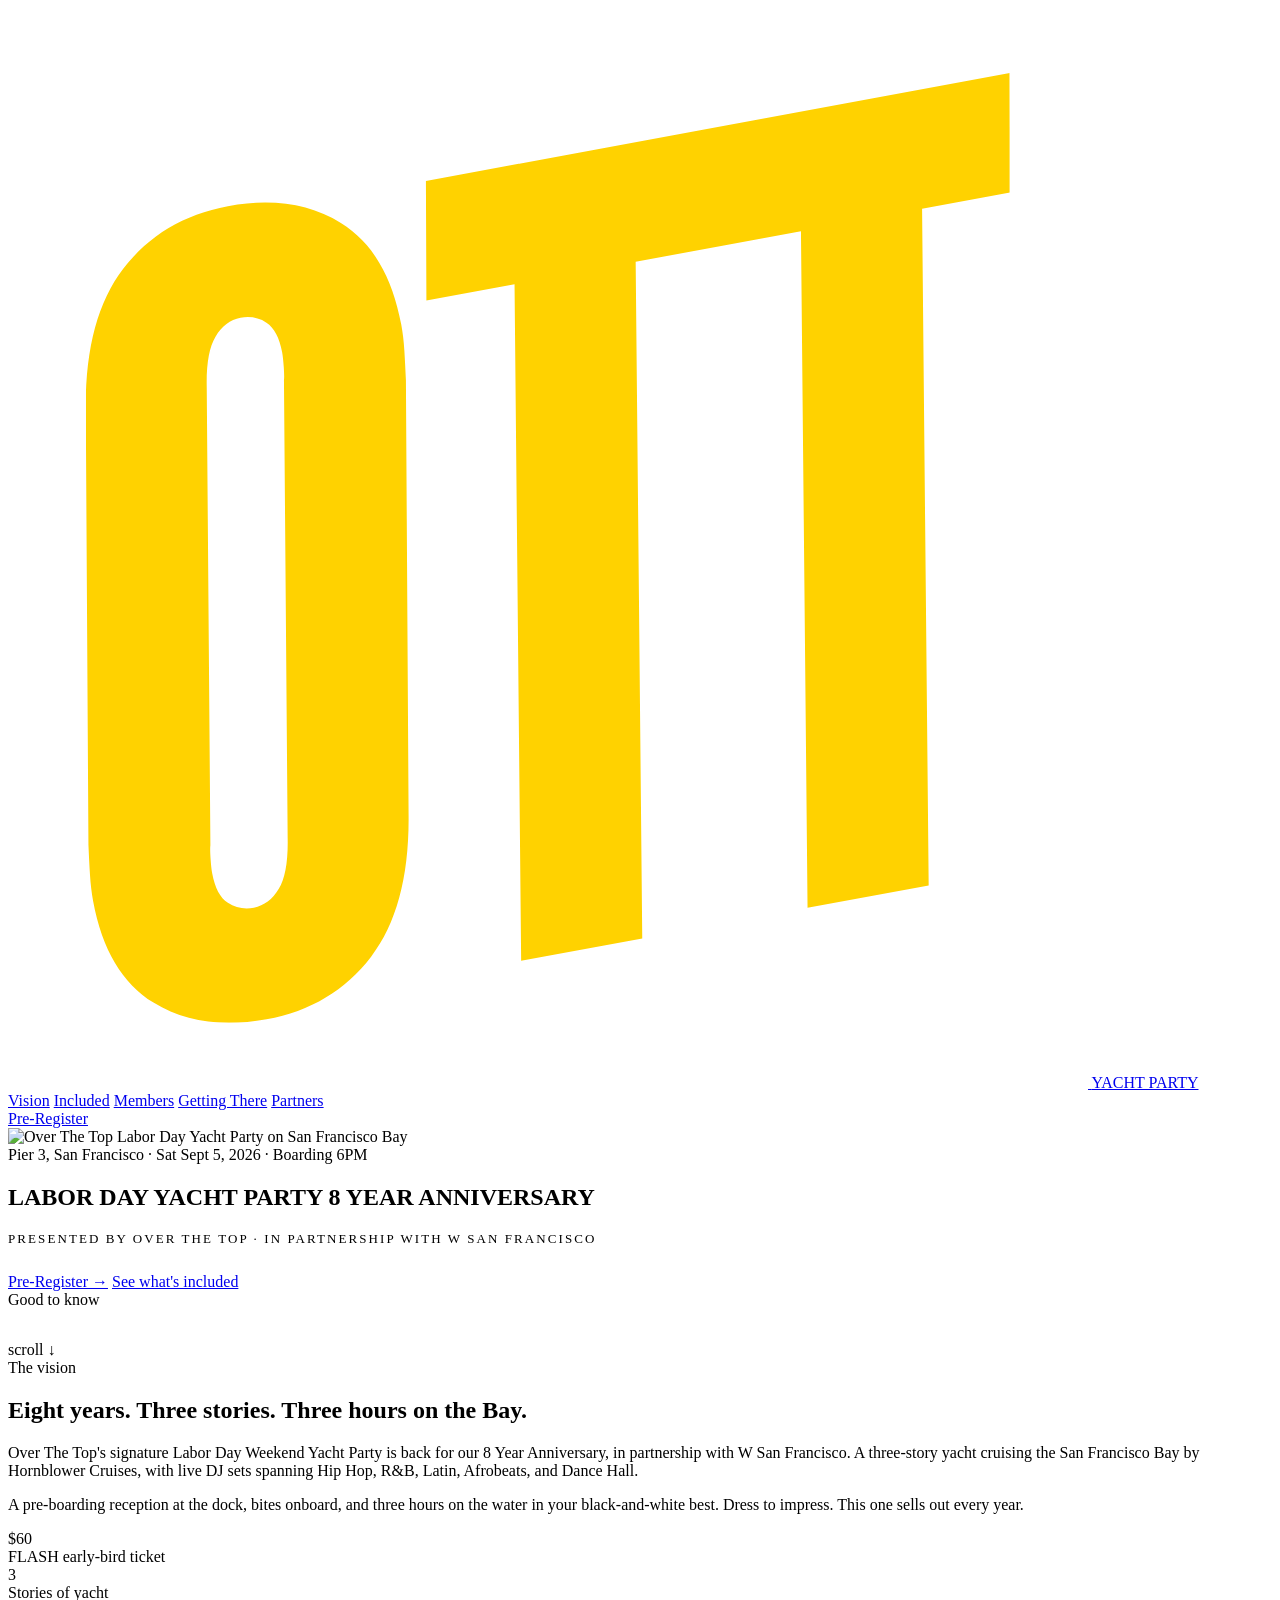
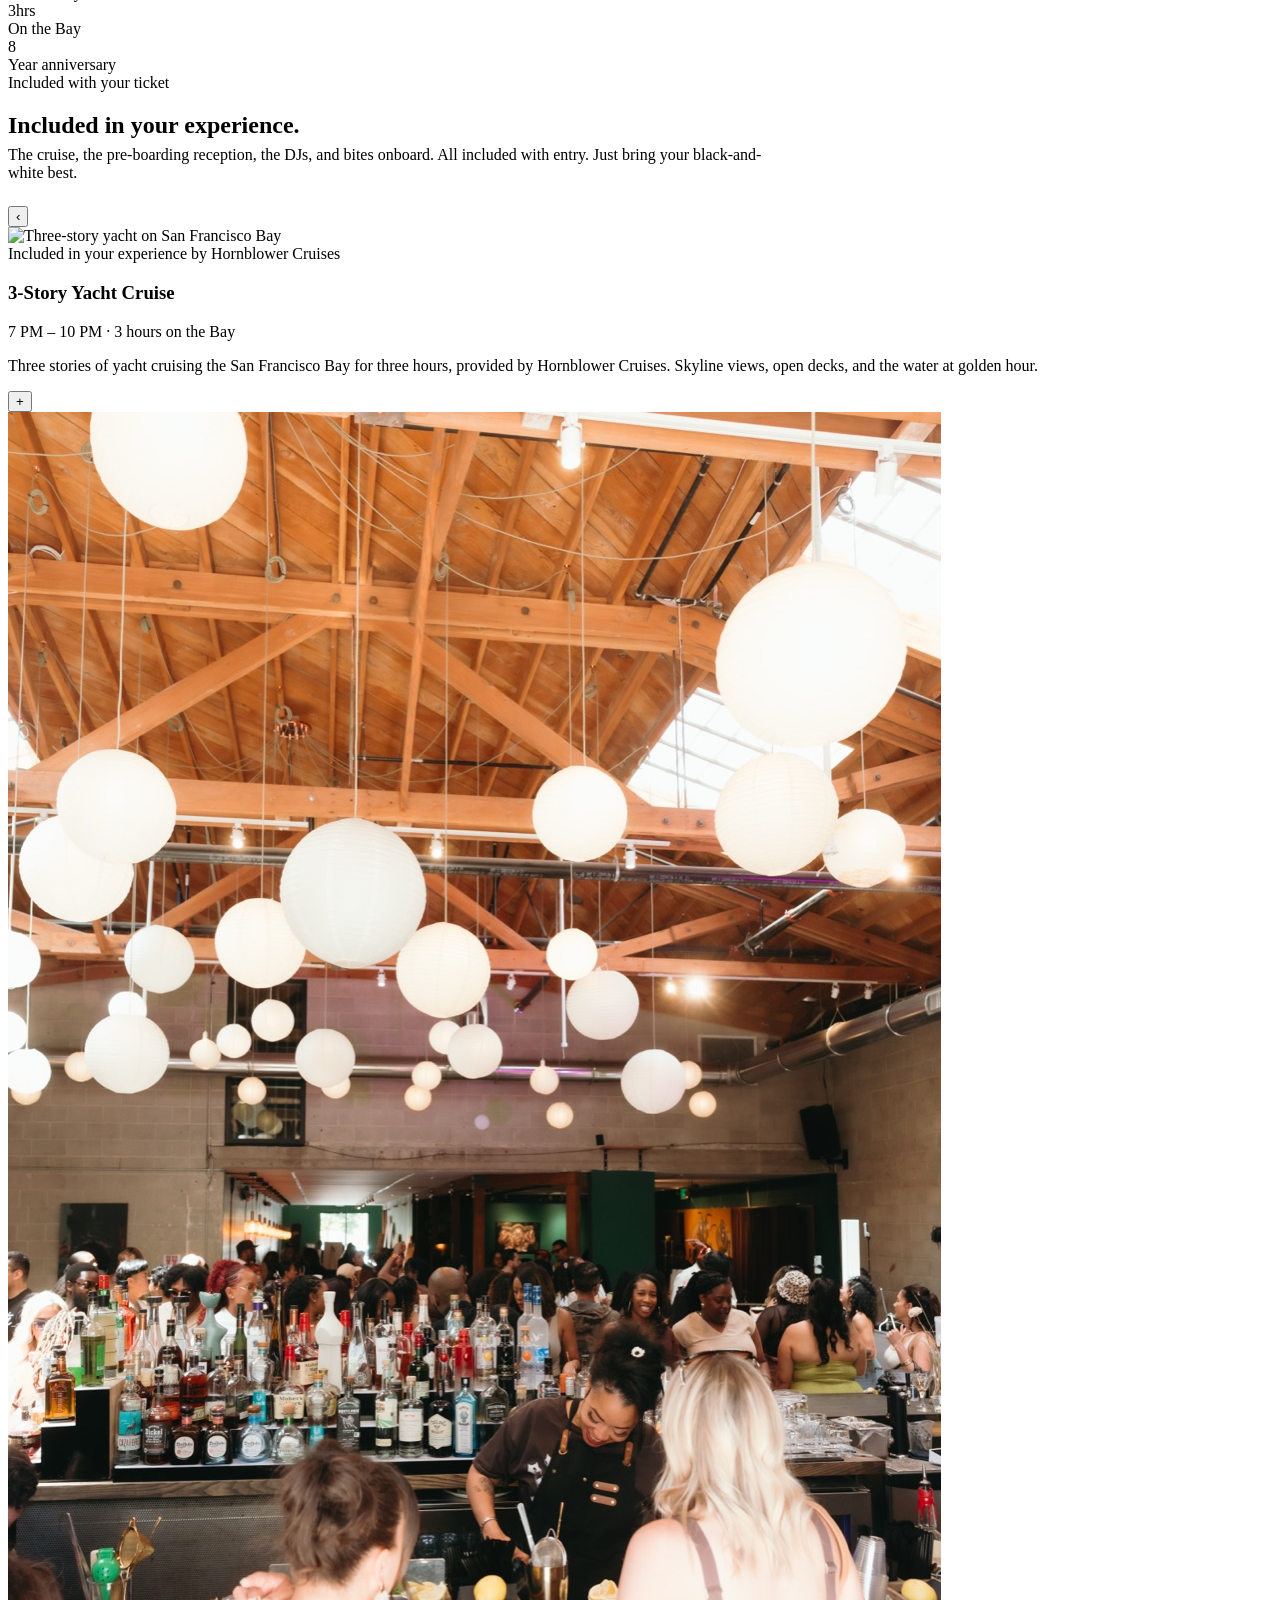
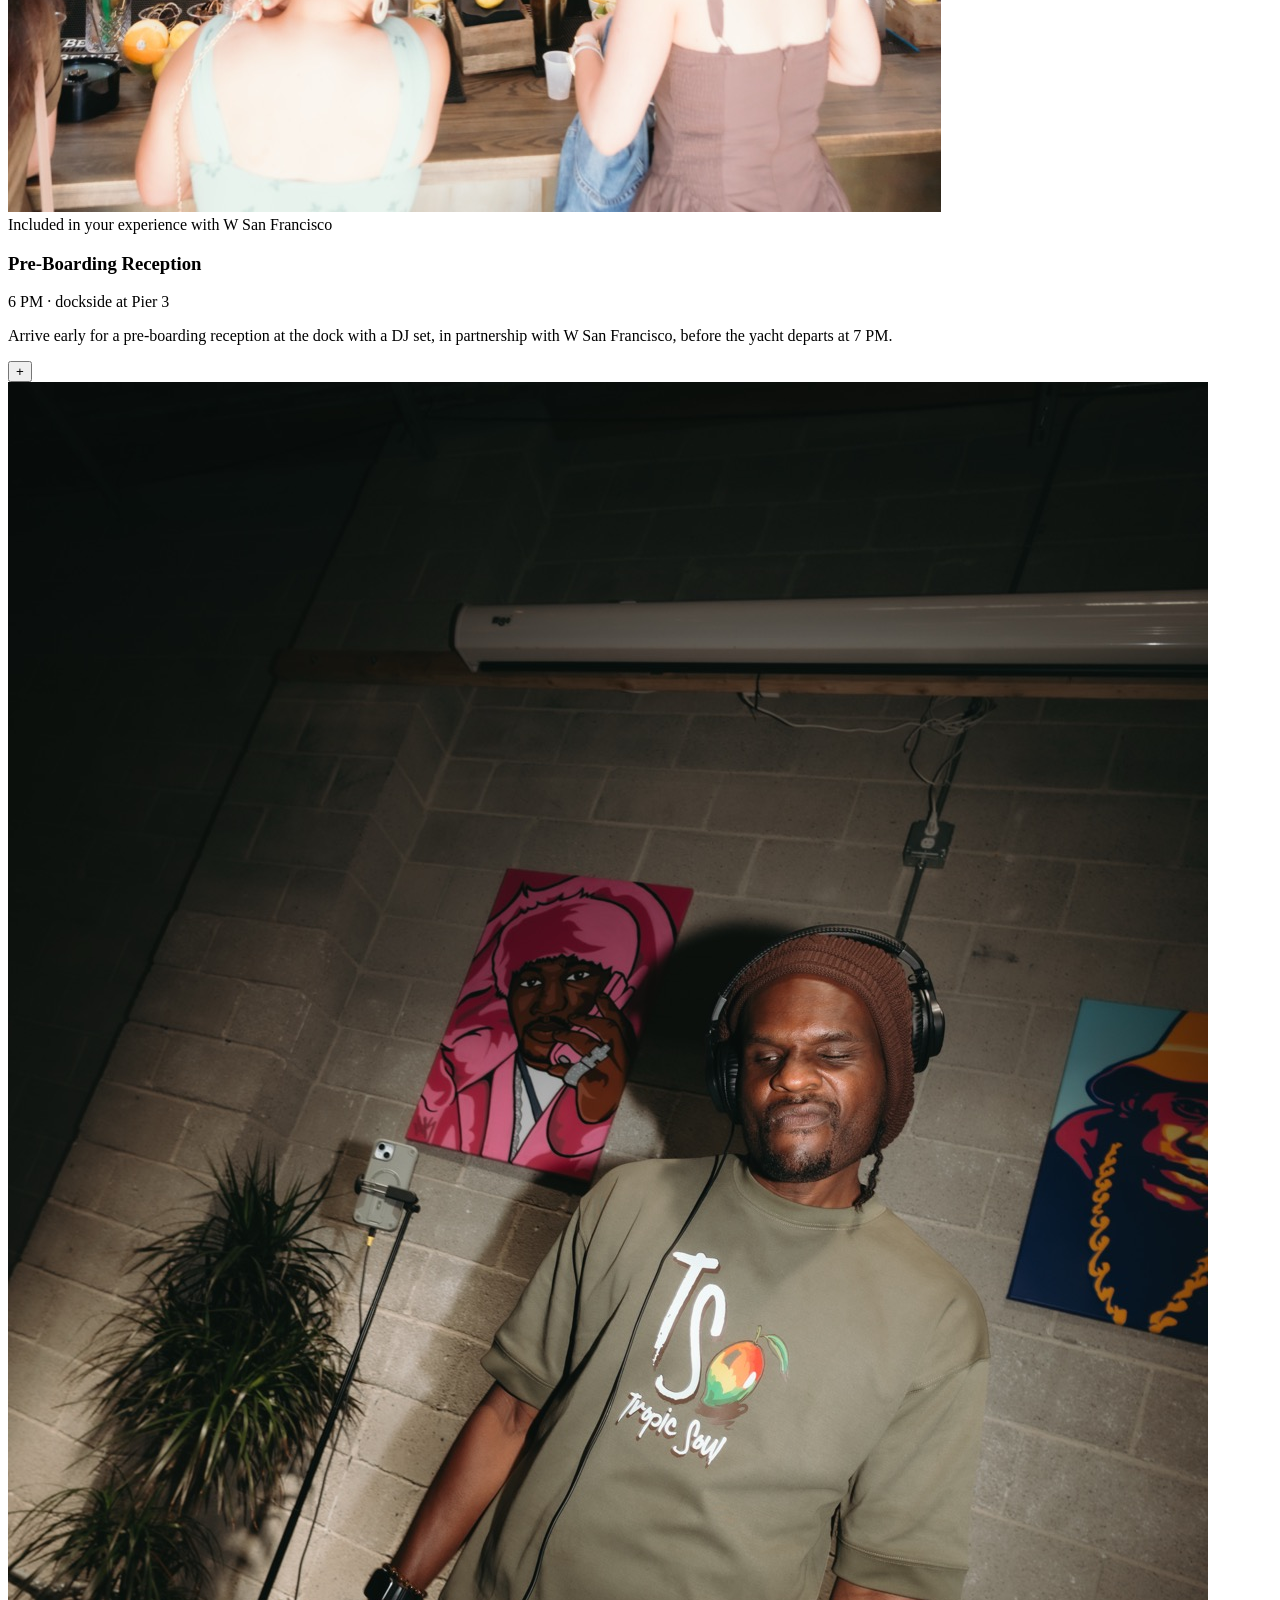
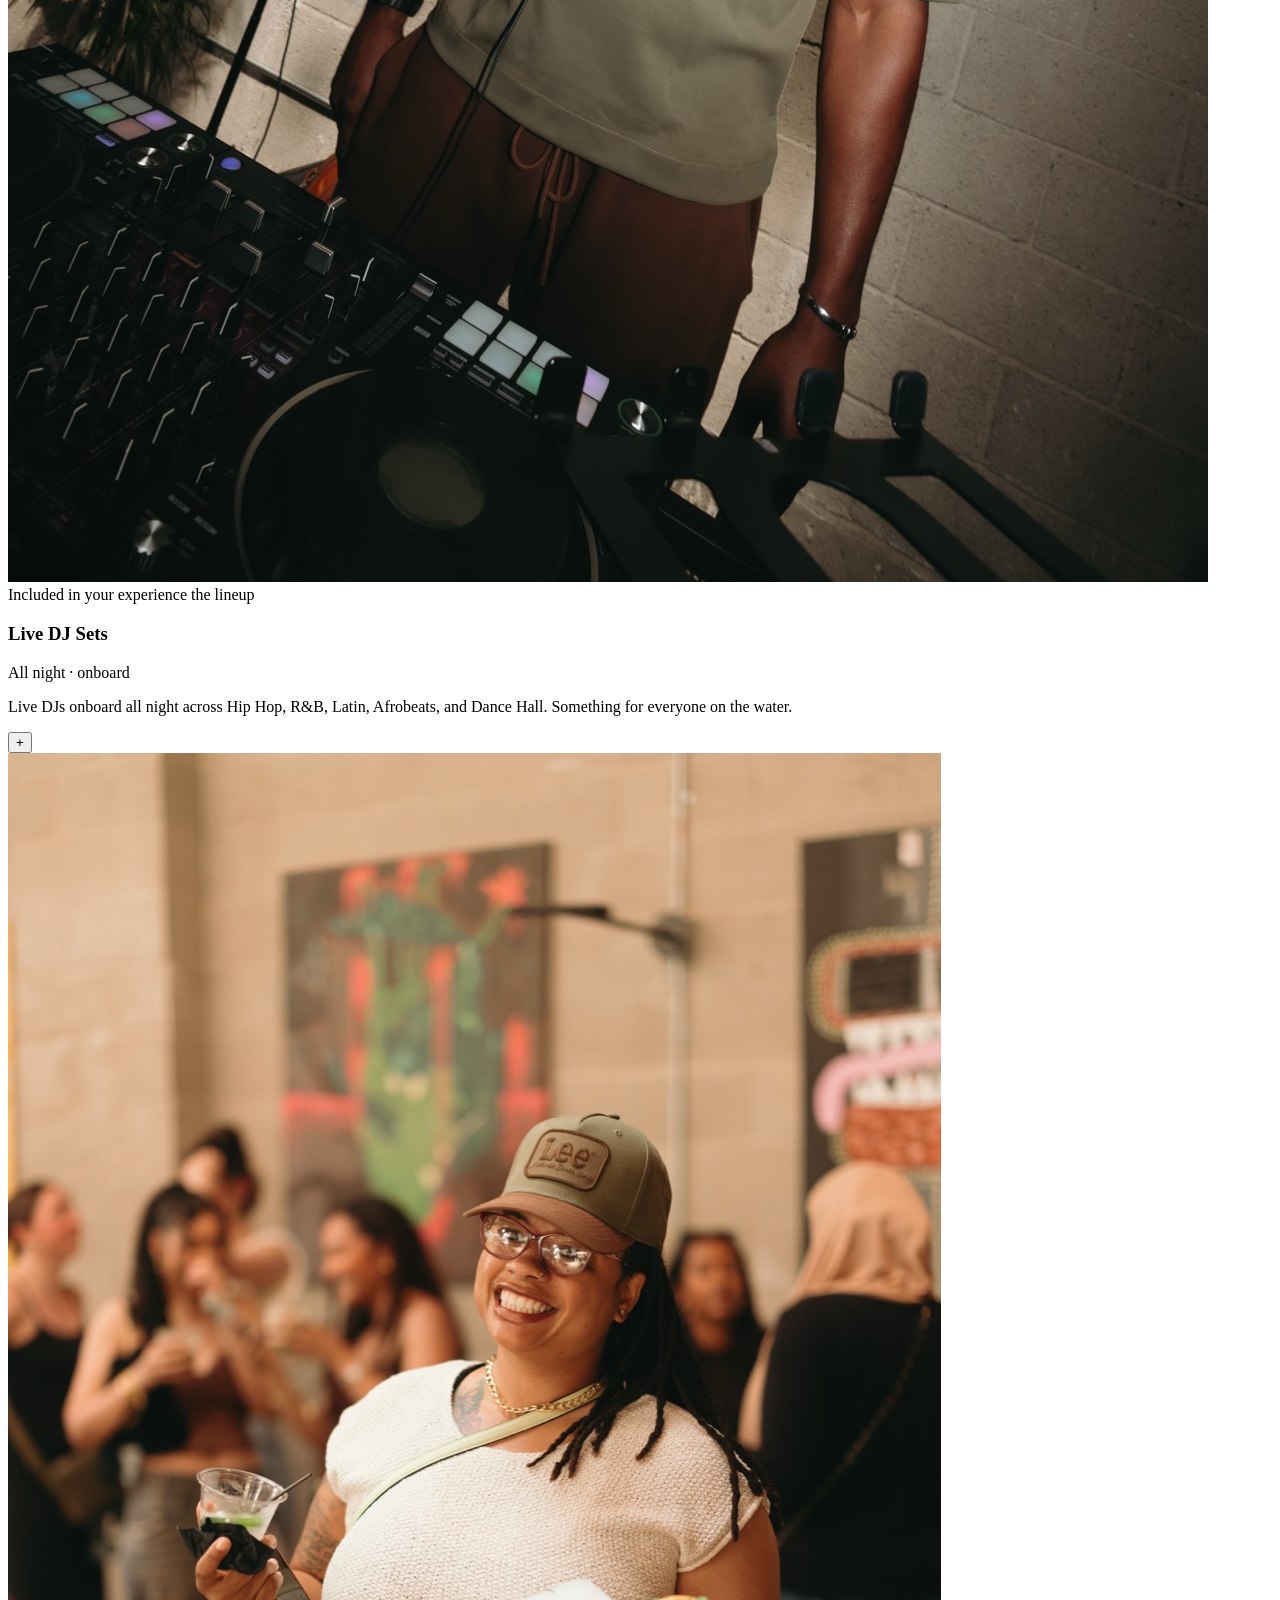
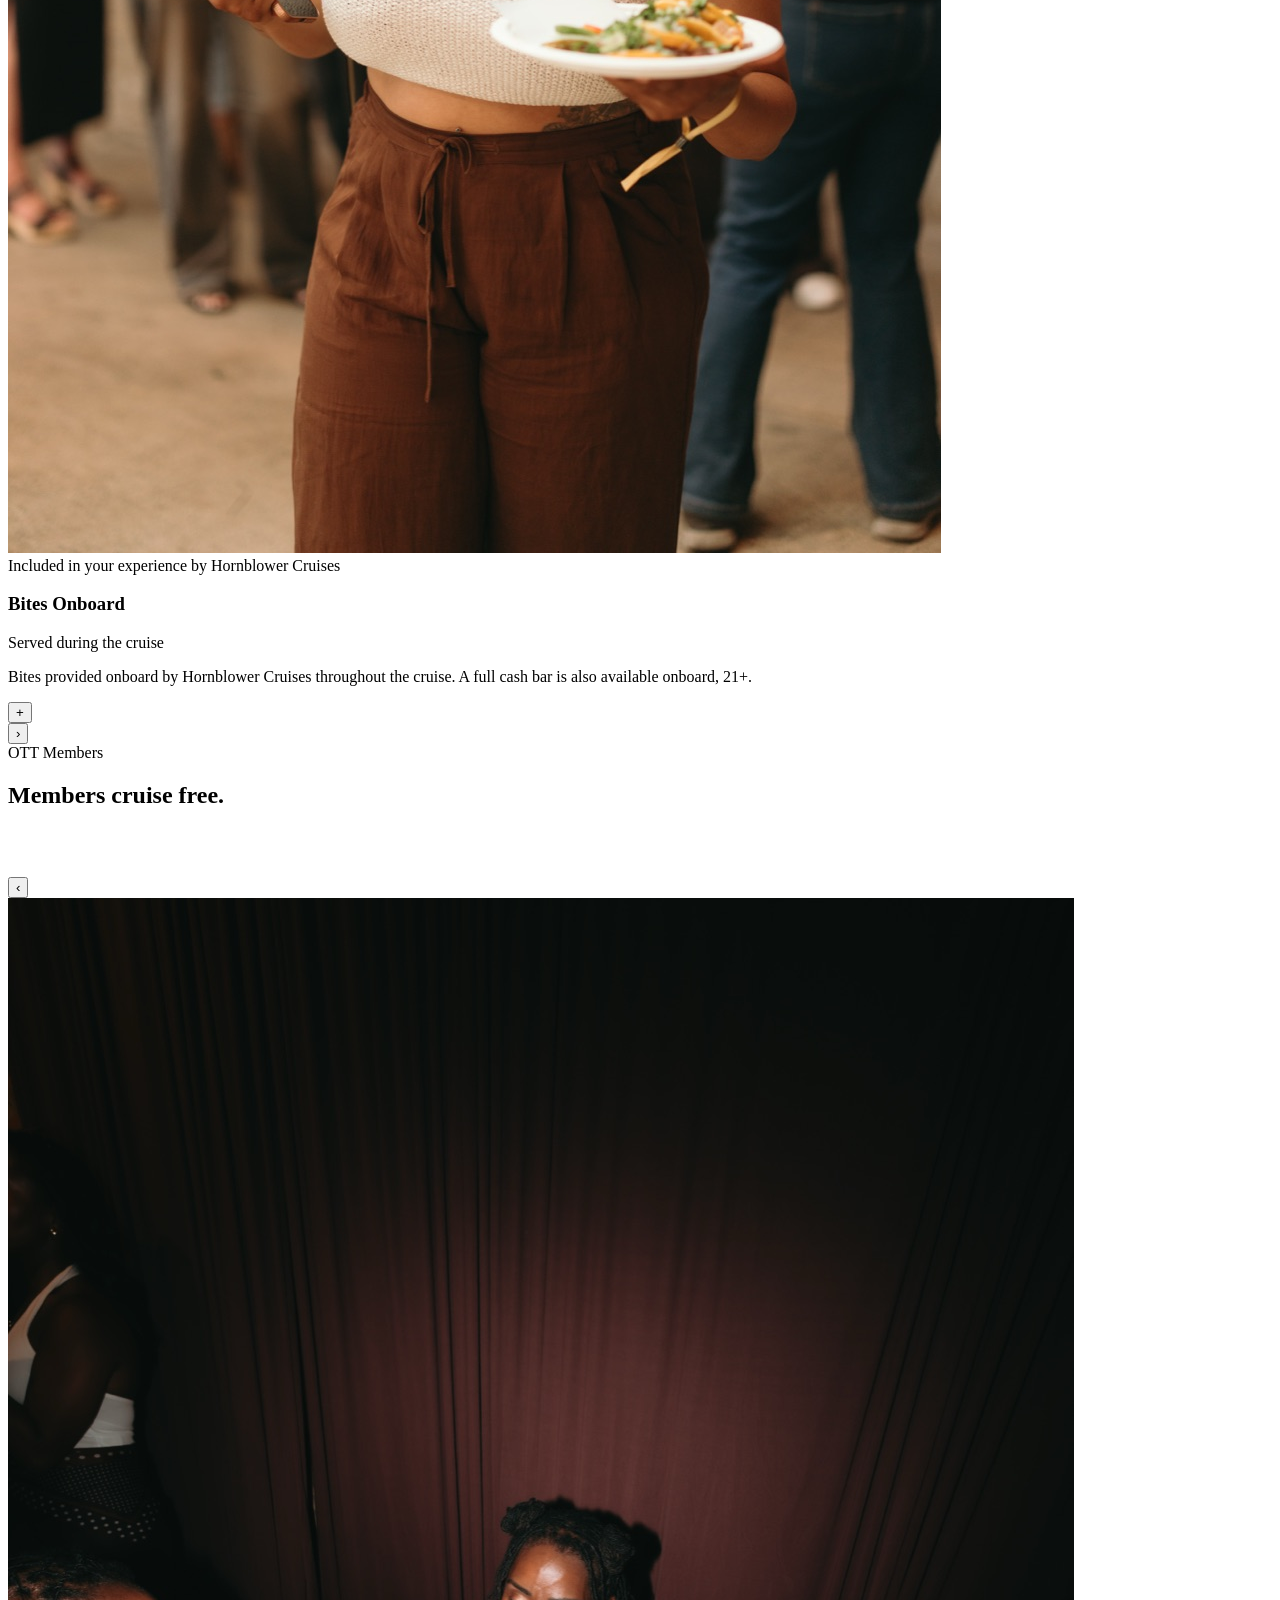
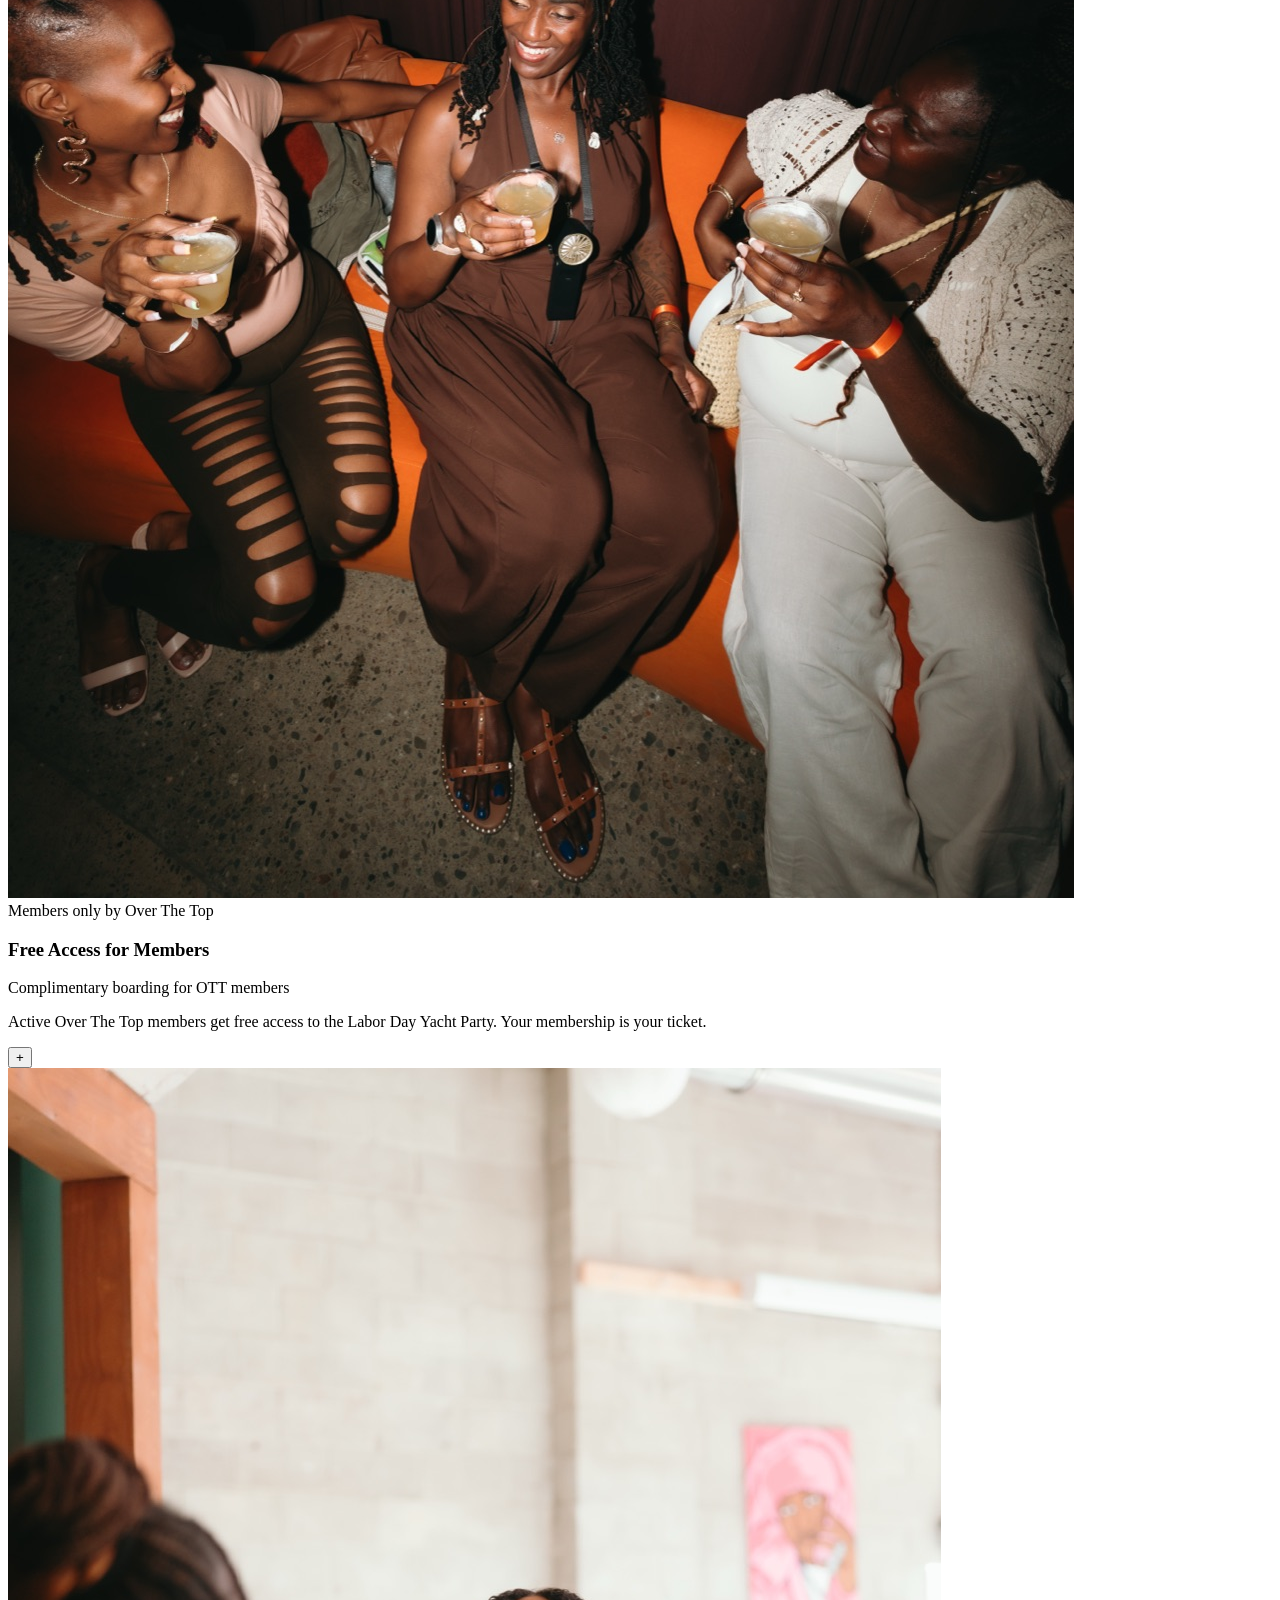
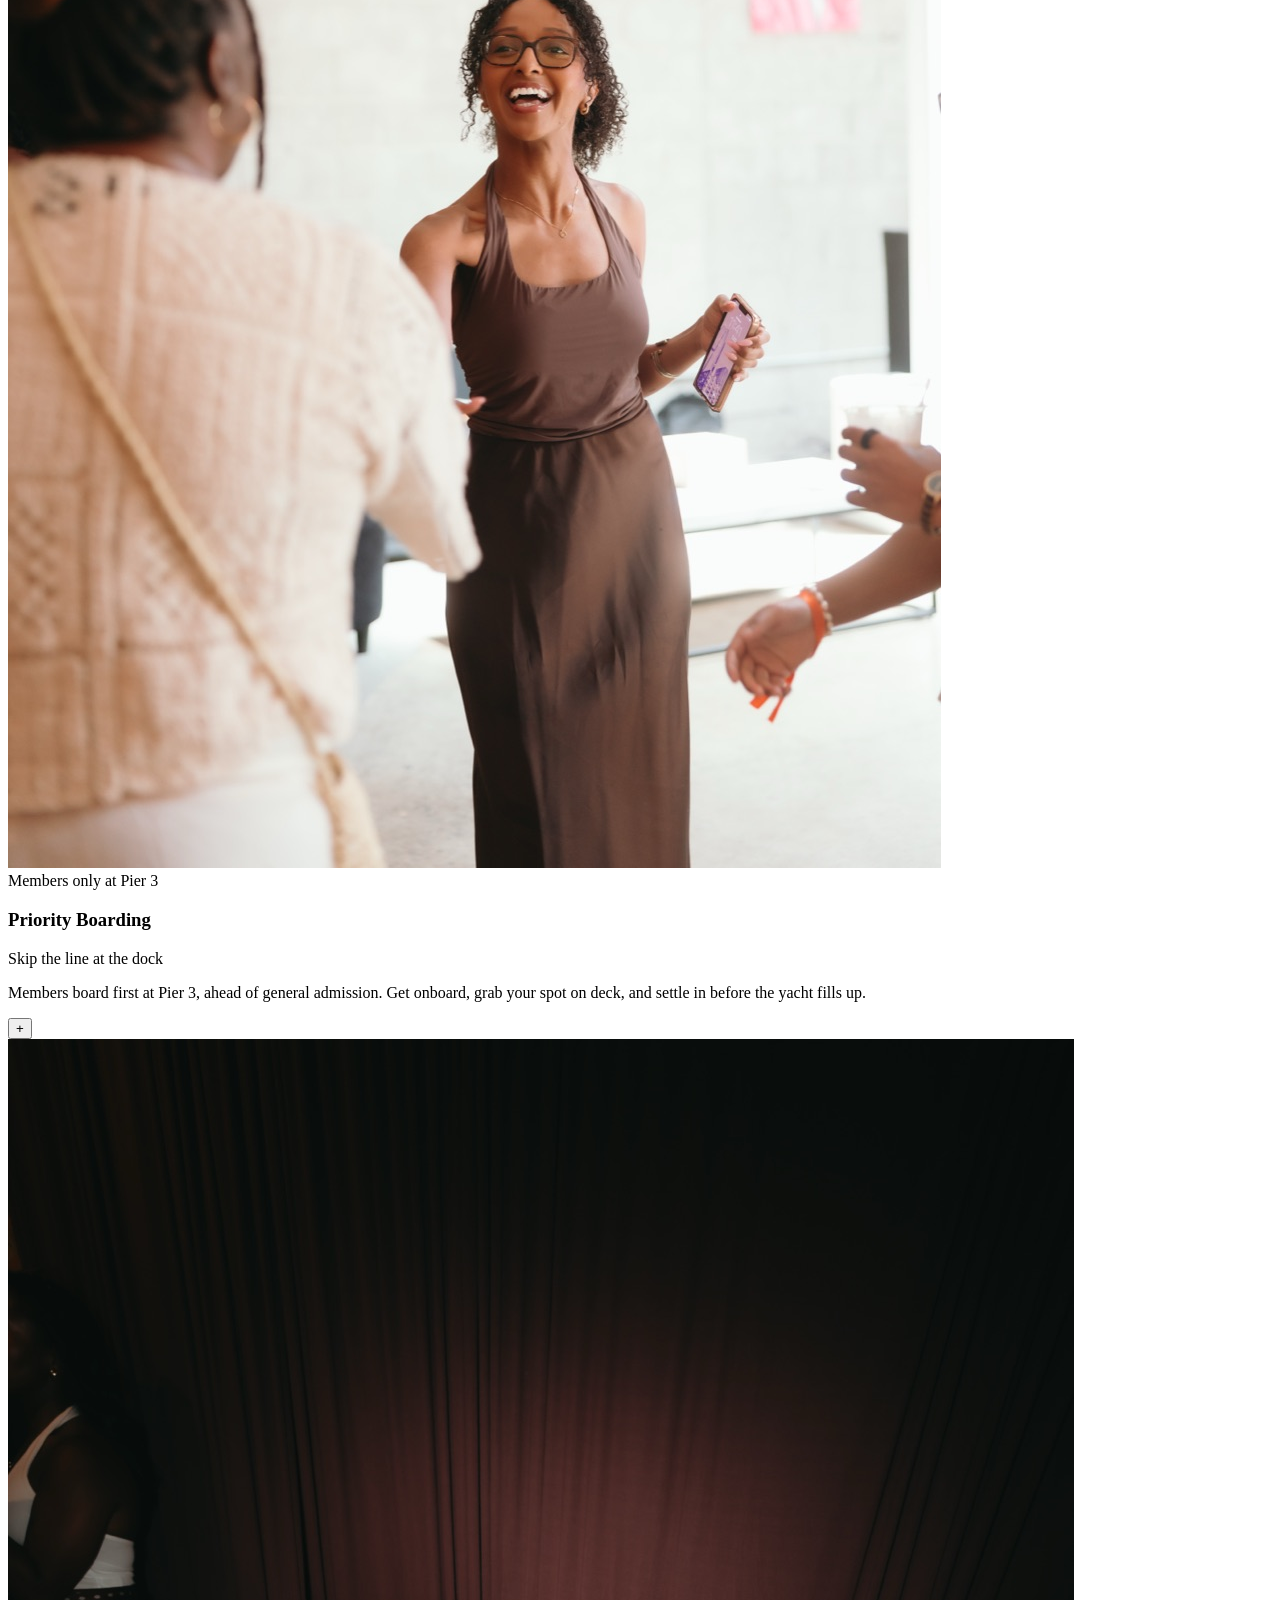
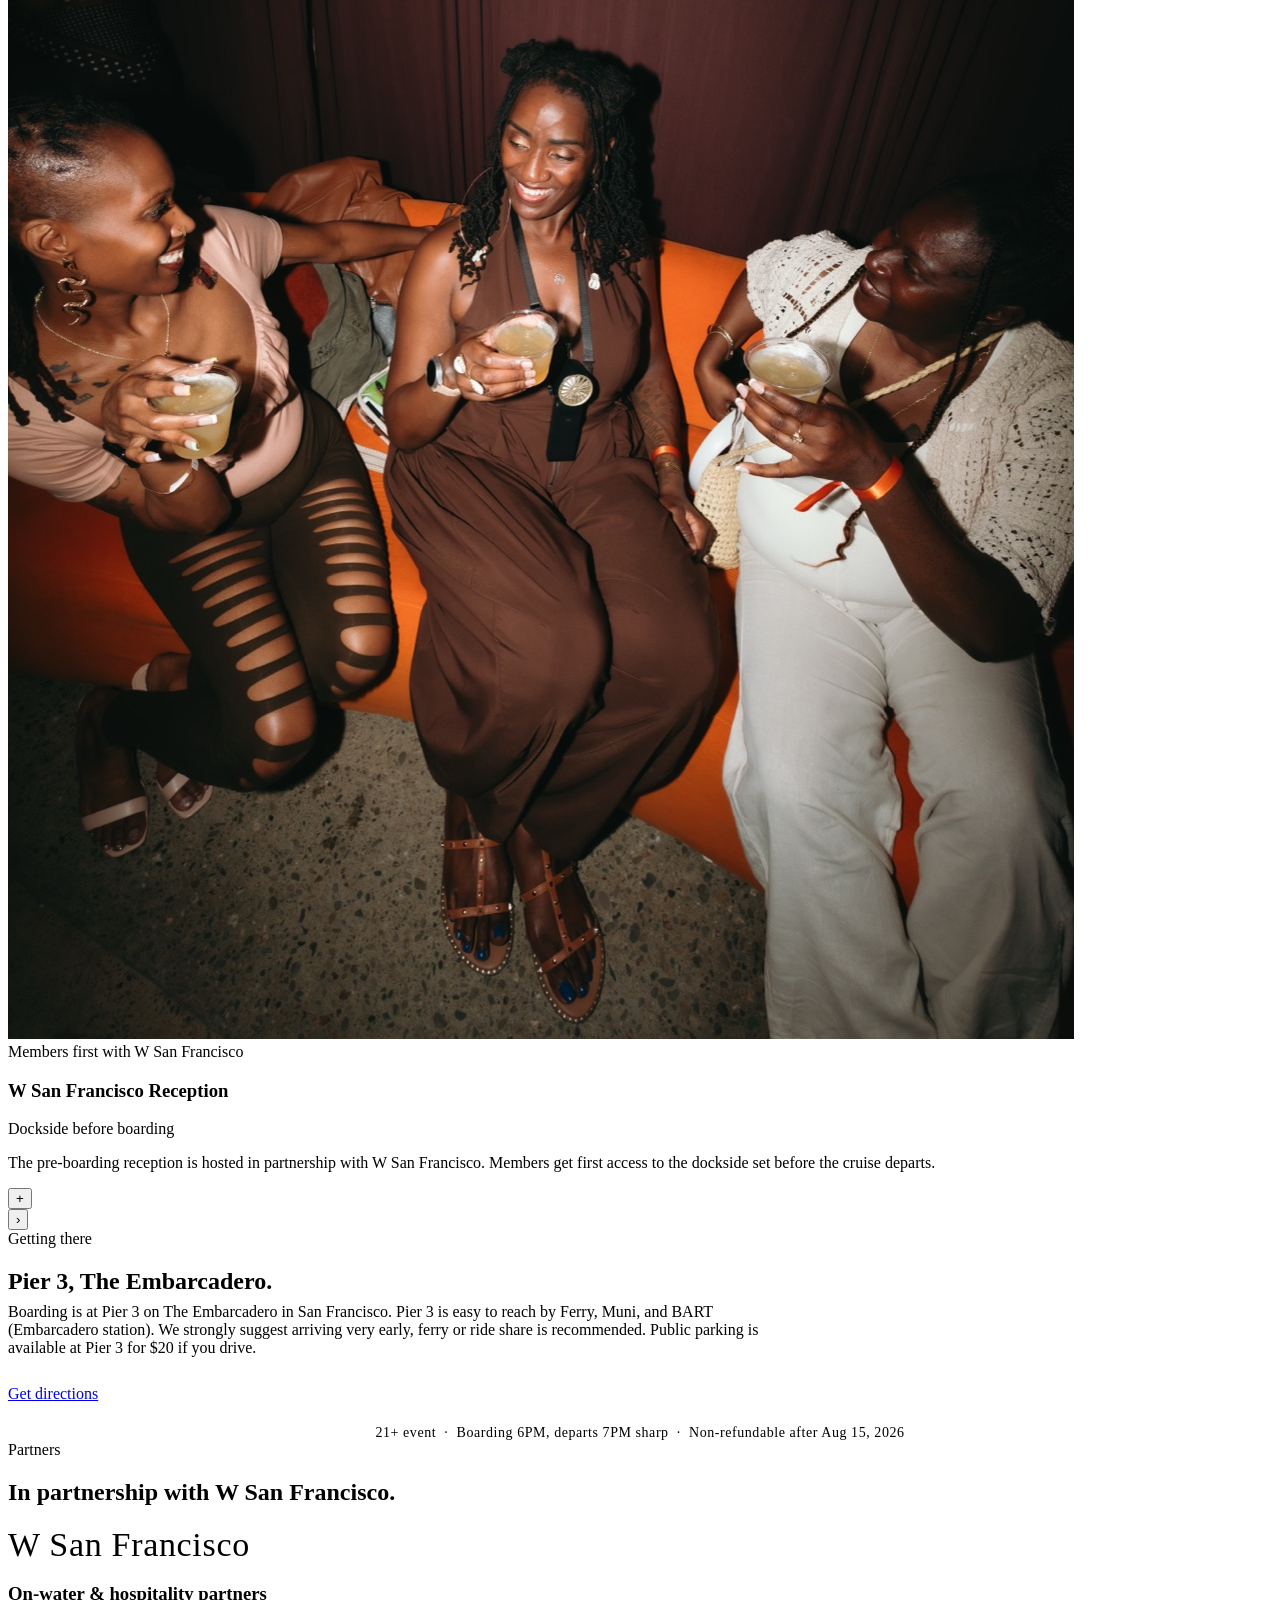
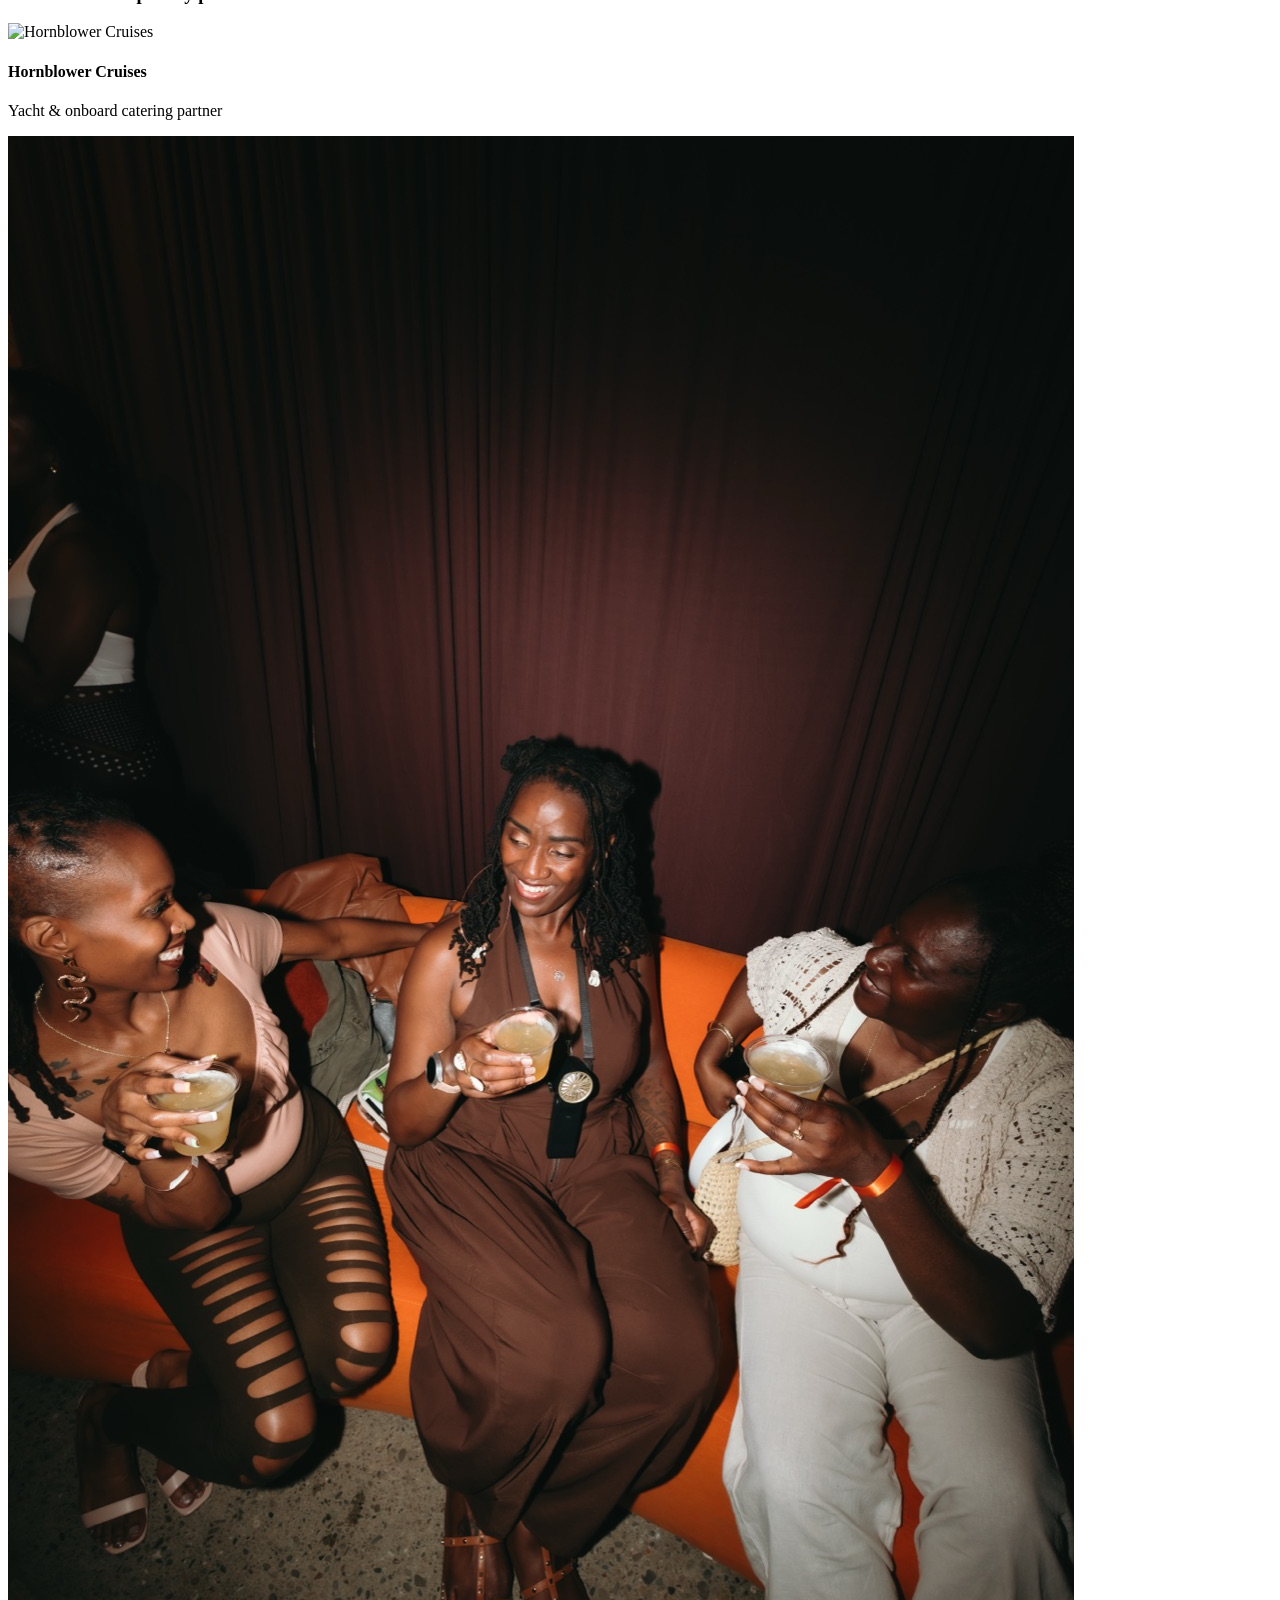
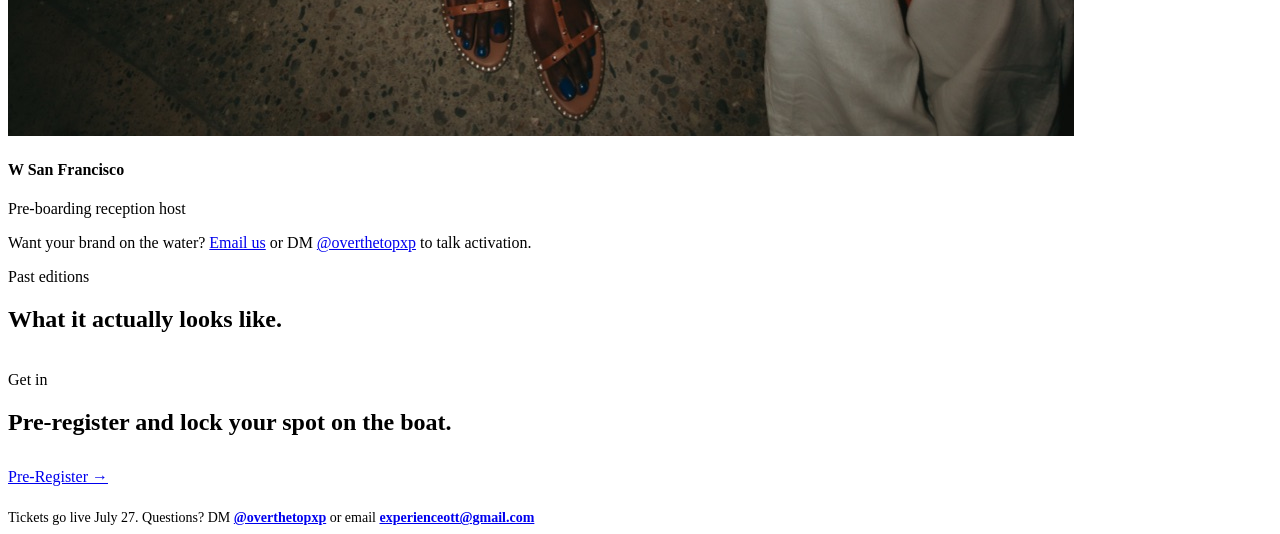
==== index.html @ fddfd054 "Initial deploy: Labor Day Yacht Party (8 Year Anniversary) landing page" ====
<!doctype html>
<html lang="en">
<head>
<meta charset="utf-8" />
<meta name="viewport" content="width=device-width, initial-scale=1, viewport-fit=cover" />
<meta name="theme-color" content="#FFD60A" />
<title>Labor Day Yacht Party: 8 Year Anniversary · Sat Sept 5, 2026 · Pier 3, San Francisco</title>
<meta name="description" content="Over The Top's signature Labor Day Weekend Yacht Party, celebrating our 8 Year Anniversary in partnership with W San Francisco. Saturday, September 5, 2026. Boarding 6PM at Pier 3, The Embarcadero, San Francisco. A 3-story yacht, 3 hours on the Bay by Hornblower Cruises, a pre-boarding reception, live DJ sets across Hip Hop, R&B, Latin, Afrobeats, and Dance Hall. Black and white dress code. 21+." />

<meta property="og:title" content="Labor Day Yacht Party: 8 Year Anniversary · Sat Sept 5, 2026" />
<meta property="og:description" content="Over The Top's 8 Year Anniversary Yacht Party, in partnership with W San Francisco. Saturday, September 5, 2026 at Pier 3, San Francisco. Boarding 6PM, three hours on the Bay by Hornblower Cruises. Live DJs, pre-boarding reception. Black and white attire. 21+." />
<meta property="og:type" content="website" />
<meta property="og:image" content="images/hero.jpg" />

<link rel="preconnect" href="https://fonts.googleapis.com" />
<link rel="preconnect" href="https://fonts.gstatic.com" crossorigin />
<link href="https://fonts.googleapis.com/css2?family=Archivo+Black&family=Inter:wght@400;500;600;700;800;900&display=swap" rel="stylesheet" />

<link rel="stylesheet" href="styles.css" />

<!-- Meta Pixel Code -->
<script>
!function(f,b,e,v,n,t,s)
{if(f.fbq)return;n=f.fbq=function(){n.callMethod?
n.callMethod.apply(n,arguments):n.queue.push(arguments)};
if(!f._fbq)f._fbq=n;n.push=n;n.loaded=!0;n.version='2.0';
n.queue=[];t=b.createElement(e);t.async=!0;
t.src=v;s=b.getElementsByTagName(e)[0];
s.parentNode.insertBefore(t,s)}(window, document,'script',
'https://connect.facebook.net/en_US/fbevents.js');
fbq('init', '1495548463835448');
fbq('track', 'PageView');
</script>
<noscript><img height="1" width="1" style="display:none"
src="https://www.facebook.com/tr?id=1495548463835448&ev=PageView&noscript=1"
/></noscript>
<!-- End Meta Pixel Code -->
</head>
<body>

<header class="nav">
  <a href="#top" class="nav__brand">
    <img class="brand-mark" src="logos/ott.png" alt="Over The Top" />
    <span class="brand-divider"></span>
    <span class="brand-event">YACHT PARTY</span>
  </a>
  <nav class="nav__links">
    <a href="#vision">Vision</a>
    <a href="#included">Included</a>
    <a href="#members">Members</a>
    <a href="#venue">Getting There</a>
    <a href="#partners">Partners</a>
  </nav>
  <a class="btn btn--small btn--yellow" data-register href="https://sweatpals.com/event/labor-day-anniversary-yacht-party" target="_blank" rel="noopener">Pre-Register</a>
</header>

<!-- HERO -->
<section class="hero" id="top">
  <img class="hero__bg" src="images/hero.jpg" alt="Over The Top Labor Day Yacht Party on San Francisco Bay" />
  <div class="hero__overlay"></div>
  <div class="hero__content">
    <div class="hero__eyebrow">
      <span class="dot"></span> Pier 3, San Francisco · Sat Sept 5, 2026 · Boarding 6PM
    </div>
    <h1 class="hero__title">
      <span class="line">LABOR DAY</span>
      <span class="line line--yellow">YACHT PARTY</span>
      <span class="line line--small">8 YEAR ANNIVERSARY</span>
    </h1>
    <p style="font-family:var(--display); font-size:13px; letter-spacing:.16em; text-transform:uppercase; color:var(--yellow); margin:0 0 26px;">Presented by Over The Top · In partnership with W San Francisco</p>
    <div class="hero__ctas">
      <a class="btn btn--yellow btn--lg" data-register href="https://sweatpals.com/event/labor-day-anniversary-yacht-party" target="_blank" rel="noopener">Pre-Register →</a>
      <a class="btn btn--ghost btn--lg" href="#included">See what's included</a>
    </div>
    <div class="hero__partners">
      <span class="hero__partners-label">Good to know</span>
      <p style="font-size:14px; color:rgba(255,255,255,.82); margin:0; max-width:580px;">
        21+ event · Dress code: black and white, elevated cocktail attire · Boarding 6PM, the yacht departs at 7PM sharp. Arrive early.
      </p>
    </div>
  </div>
  <div class="hero__scroll">scroll ↓</div>
</section>

<!-- VISION + STATS -->
<section class="band band--yellow" id="vision">
  <div class="container">
    <div class="vision__grid">
      <div class="vision__copy">
        <span class="kicker">The vision</span>
        <h2 class="h2">Eight years. Three stories. Three hours on the Bay.</h2>
        <p>
          Over The Top's signature Labor Day Weekend Yacht Party is back for our 8 Year Anniversary, in
          partnership with W San Francisco. A three-story yacht cruising the San Francisco Bay by Hornblower
          Cruises, with live DJ sets spanning Hip Hop, R&amp;B, Latin, Afrobeats, and Dance Hall.
        </p>
        <p>
          A pre-boarding reception at the dock, bites onboard, and three hours on the water in your
          black-and-white best. Dress to impress. This one sells out every year.
        </p>
      </div>
      <div class="vision__stats">
        <div class="stat"><div class="stat__num">$60</div><div class="stat__label">FLASH early-bird ticket</div></div>
        <div class="stat"><div class="stat__num">3</div><div class="stat__label">Stories of yacht</div></div>
        <div class="stat"><div class="stat__num">3hrs</div><div class="stat__label">On the Bay</div></div>
        <div class="stat"><div class="stat__num">8</div><div class="stat__label">Year anniversary</div></div>
      </div>
    </div>
  </div>
</section>

<!-- WHAT'S INCLUDED WITH YOUR TICKET -->
<section class="band" id="included">
  <div class="container">
    <span class="kicker">Included with your ticket</span>
    <h2 class="h2">Included in your experience.</h2>
    <p class="lede" style="margin:-12px 0 24px; max-width:780px;">
      The cruise, the pre-boarding reception, the DJs, and bites onboard. All included with entry. Just bring your black-and-white best.
    </p>

    <div class="rail" data-rail>
      <button class="rail__nav rail__nav--prev" type="button" aria-label="Previous">‹</button>
      <div class="rail__viewport">
        <div class="rail__track">

          <article class="card card--rail" data-card>
            <img class="card__img" src="images/yacht-cruise.jpg" alt="Three-story yacht on San Francisco Bay" />
            <div class="card__body">
              <div class="card__access-row">
                <span class="card__access card__access--free">Included in your experience</span>
                <span class="card__attr">by Hornblower Cruises</span>
              </div>
              <h3 class="card__title">3-Story Yacht Cruise</h3>
              <p class="card__sub">7 PM &ndash; 10 PM · 3 hours on the Bay</p>
              <div class="card__expand">
                <p>Three stories of yacht cruising the San Francisco Bay for three hours, provided by Hornblower Cruises. Skyline views, open decks, and the water at golden hour.</p>
              </div>
              <button class="card__toggle" aria-label="Expand">+</button>
            </div>
          </article>

          <article class="card card--rail" data-card>
            <img class="card__img" src="images/pre-boarding-reception.jpg" alt="Pre-boarding reception at the dock" />
            <div class="card__body">
              <div class="card__access-row">
                <span class="card__access card__access--free">Included in your experience</span>
                <span class="card__attr">with W San Francisco</span>
              </div>
              <h3 class="card__title">Pre-Boarding Reception</h3>
              <p class="card__sub">6 PM · dockside at Pier 3</p>
              <div class="card__expand">
                <p>Arrive early for a pre-boarding reception at the dock with a DJ set, in partnership with W San Francisco, before the yacht departs at 7 PM.</p>
              </div>
              <button class="card__toggle" aria-label="Expand">+</button>
            </div>
          </article>

          <article class="card card--rail" data-card>
            <img class="card__img" src="images/live-dj-sets.jpg" alt="Live DJ set onboard" />
            <div class="card__body">
              <div class="card__access-row">
                <span class="card__access card__access--free">Included in your experience</span>
                <span class="card__attr">the lineup</span>
              </div>
              <h3 class="card__title">Live DJ Sets</h3>
              <p class="card__sub">All night · onboard</p>
              <div class="card__expand">
                <p>Live DJs onboard all night across Hip Hop, R&amp;B, Latin, Afrobeats, and Dance Hall. Something for everyone on the water.</p>
              </div>
              <button class="card__toggle" aria-label="Expand">+</button>
            </div>
          </article>

          <article class="card card--rail" data-card>
            <img class="card__img" src="images/bites-onboard.jpg" alt="Bites served onboard" />
            <div class="card__body">
              <div class="card__access-row">
                <span class="card__access card__access--free">Included in your experience</span>
                <span class="card__attr">by Hornblower Cruises</span>
              </div>
              <h3 class="card__title">Bites Onboard</h3>
              <p class="card__sub">Served during the cruise</p>
              <div class="card__expand">
                <p>Bites provided onboard by Hornblower Cruises throughout the cruise. A full cash bar is also available onboard, 21+.</p>
              </div>
              <button class="card__toggle" aria-label="Expand">+</button>
            </div>
          </article>

        </div>
      </div>
      <button class="rail__nav rail__nav--next" type="button" aria-label="Next">›</button>
    </div>
  </div>
</section>

<!-- MEMBERS -->
<section class="band band--dark" id="members">
  <div class="container">
    <span class="kicker kicker--yellow">OTT Members</span>
    <h2 class="h2 h2--light">Members cruise free.</h2>
    <p class="lede" style="color:rgba(255,255,255,.7); margin:-12px 0 24px; max-width:780px;">
      Over The Top members get free access to the yacht party, plus priority boarding at Pier 3. Not a member yet? DM us to find out how to join before Labor Day weekend.
    </p>

    <div class="rail" data-rail>
      <button class="rail__nav rail__nav--prev" type="button" aria-label="Previous">‹</button>
      <div class="rail__viewport">
        <div class="rail__track">

          <article class="card card--rail card--dark" data-card>
            <img class="card__img" src="images/members-access.jpg" alt="OTT members onboard" />
            <div class="card__body">
              <div class="card__access-row">
                <span class="card__access card__access--vip">Members only</span>
                <span class="card__attr">by Over The Top</span>
              </div>
              <h3 class="card__title">Free Access for Members</h3>
              <p class="card__sub">Complimentary boarding for OTT members</p>
              <div class="card__expand">
                <p>Active Over The Top members get free access to the Labor Day Yacht Party. Your membership is your ticket.</p>
              </div>
              <button class="card__toggle" aria-label="Expand">+</button>
            </div>
          </article>

          <article class="card card--rail card--dark" data-card>
            <img class="card__img" src="images/priority-boarding.jpg" alt="Priority boarding at Pier 3" />
            <div class="card__body">
              <div class="card__access-row">
                <span class="card__access card__access--vip">Members only</span>
                <span class="card__attr">at Pier 3</span>
              </div>
              <h3 class="card__title">Priority Boarding</h3>
              <p class="card__sub">Skip the line at the dock</p>
              <div class="card__expand">
                <p>Members board first at Pier 3, ahead of general admission. Get onboard, grab your spot on deck, and settle in before the yacht fills up.</p>
              </div>
              <button class="card__toggle" aria-label="Expand">+</button>
            </div>
          </article>

          <article class="card card--rail card--dark" data-card>
            <img class="card__img" src="images/partner-w-sf.jpg" alt="W San Francisco pre-boarding reception" />
            <div class="card__body">
              <div class="card__access-row">
                <span class="card__access card__access--vip">Members first</span>
                <span class="card__attr">with W San Francisco</span>
              </div>
              <h3 class="card__title">W San Francisco Reception</h3>
              <p class="card__sub">Dockside before boarding</p>
              <div class="card__expand">
                <p>The pre-boarding reception is hosted in partnership with W San Francisco. Members get first access to the dockside set before the cruise departs.</p>
              </div>
              <button class="card__toggle" aria-label="Expand">+</button>
            </div>
          </article>

        </div>
      </div>
      <button class="rail__nav rail__nav--next" type="button" aria-label="Next">›</button>
    </div>
  </div>
</section>

<!-- RUN OF SHOW (hidden on the public page; still available at run-of-show.html) -->
<section class="band band--dark" id="schedule" hidden>
  <div class="container">
    <span class="kicker kicker--yellow">Run of show</span>
    <h2 class="h2 h2--light">A night designed to flow.</h2>
    <p class="lede" style="color:rgba(255,255,255,.7); margin:-12px 0 36px; max-width:780px;">
      Boarding at 6, departure at 7, back at the dock by 10. Times below are a draft and may shift.
    </p>

    <ol class="schedule">
      <li><span class="schedule__time">6:00 PM</span><span class="schedule__title">Doors &amp; pre-boarding reception</span><span class="schedule__sub">Dockside DJ set at Pier 3 with W San Francisco</span></li>
      <li><span class="schedule__time">6:45 PM</span><span class="schedule__title">Final boarding call</span><span class="schedule__sub">Members board first · all guests aboard</span></li>
      <li><span class="schedule__time">7:00 PM</span><span class="schedule__title">Yacht departs</span><span class="schedule__sub">Three hours on the Bay begin</span></li>
      <li><span class="schedule__time">7:30 PM</span><span class="schedule__title">DJ sets &amp; bites onboard</span><span class="schedule__sub">Hip Hop, R&amp;B, Latin, Afrobeats, Dance Hall</span></li>
      <li><span class="schedule__time">8:30 PM</span><span class="schedule__title">Sunset on the water</span><span class="schedule__sub">Peak set, skyline, open decks</span></li>
      <li><span class="schedule__time">9:45 PM</span><span class="schedule__title">Final set</span><span class="schedule__sub">Last call at the onboard bar</span></li>
      <li><span class="schedule__time">10:00 PM</span><span class="schedule__title">Return to dock</span><span class="schedule__sub">Thanks for 8 years with Over The Top</span></li>
    </ol>
  </div>
</section>

<!-- VENUE / GETTING THERE -->
<section class="band band--cream" id="venue">
  <div class="container">
    <span class="kicker">Getting there</span>
    <h2 class="h2">Pier 3, The Embarcadero.</h2>
    <p class="lede" style="margin:-12px 0 28px; max-width:780px;">
      Boarding is at Pier 3 on The Embarcadero in San Francisco. Pier 3 is easy to reach by Ferry, Muni, and BART (Embarcadero station). We strongly suggest arriving very early, ferry or ride share is recommended. Public parking is available at Pier 3 for $20 if you drive.
    </p>
    <div class="venue-cta">
      <a class="btn btn--black btn--lg" href="https://www.google.com/maps/search/?api=1&query=Pier+3+The+Embarcadero+San+Francisco+CA" target="_blank" rel="noopener">Get directions</a>
    </div>
    <p style="text-align:center; margin:22px 0 0; font-size:14px; color:var(--gray-500); letter-spacing:.04em;">
      21+ event &nbsp;·&nbsp; Boarding 6PM, departs 7PM sharp &nbsp;·&nbsp; Non-refundable after Aug 15, 2026
    </p>
  </div>
</section>

<!-- PARTNERS -->
<section class="band band--cream" id="partners">
  <div class="container">
    <span class="kicker">Partners</span>
    <h2 class="h2">In partnership with W San Francisco.</h2>

    <div class="presenting presenting--logo-only">
      <div class="presenting__logo">
        <span style="font-family:var(--display); font-size:clamp(22px,4vw,34px); letter-spacing:.02em; color:var(--ink);">W San Francisco</span>
      </div>
    </div>

    <h3 class="partners-subhead">On-water &amp; hospitality partners</h3>
    <div class="vendor-grid">
      <article class="vendor">
        <img class="vendor__img" src="images/partner-hornblower.jpg" alt="Hornblower Cruises" />
        <div class="vendor__body">
          <h4 class="vendor__name">Hornblower Cruises</h4>
          <p class="vendor__role">Yacht &amp; onboard catering partner</p>
        </div>
      </article>
      <article class="vendor">
        <img class="vendor__img" src="images/partner-w-sf.jpg" alt="W San Francisco" />
        <div class="vendor__body">
          <h4 class="vendor__name">W San Francisco</h4>
          <p class="vendor__role">Pre-boarding reception host</p>
        </div>
      </article>
    </div>

    <p class="partners-cta">
      Want your brand on the water? <a href="mailto:experienceott@gmail.com?subject=Labor%20Day%20Yacht%20Party%20Partnership">Email us</a>
      or DM <a href="https://instagram.com/overthetopxp" target="_blank" rel="noopener">@overthetopxp</a> to talk activation.
    </p>
  </div>
</section>

<!-- GALLERY -->
<section class="band" id="gallery">
  <div class="container">
    <span class="kicker">Past editions</span>
    <h2 class="h2">What it actually looks like.</h2>
  </div>
  <div class="gallery">
    <img src="images/gallery-1.jpg" alt="" loading="lazy" />
    <img src="images/gallery-2.jpg" alt="" loading="lazy" />
    <img src="images/gallery-3.jpg" alt="" loading="lazy" />
    <img src="images/gallery-4.jpg" alt="" loading="lazy" />
    <img src="images/gallery-5.jpg" alt="" loading="lazy" />
    <img src="images/gallery-6.jpg" alt="" loading="lazy" />
    <img src="images/gallery-7.jpg" alt="" loading="lazy" />
    <img src="images/gallery-8.jpg" alt="" loading="lazy" />
    <img src="images/gallery-9.jpg" alt="" loading="lazy" />
    <img src="images/gallery-10.jpg" alt="" loading="lazy" />
    <img src="images/gallery-11.jpg" alt="" loading="lazy" />
    <img src="images/gallery-12.jpg" alt="" loading="lazy" />
    <img src="images/gallery-13.jpg" alt="" loading="lazy" />
    <img src="images/gallery-14.jpg" alt="" loading="lazy" />
    <img src="images/gallery-15.jpg" alt="" loading="lazy" />
    <img src="images/gallery-16.jpg" alt="" loading="lazy" />
  </div>
</section>

<!-- REGISTER / CTA -->
<section class="band band--yellow" id="register">
  <div class="container container--narrow text-center">
    <span class="kicker">Get in</span>
    <h2 class="h2" style="margin-bottom:32px;">Pre-register and lock your spot on the boat.</h2>
    <div class="cta-row">
      <a class="btn btn--black btn--lg" data-register href="https://sweatpals.com/event/labor-day-anniversary-yacht-party" target="_blank" rel="noopener">Pre-Register →</a>
    </div>
    <p style="margin:24px 0 0; font-size:14px; color:var(--ink-2);">
      Tickets go live July 27. Questions? DM <a href="https://instagram.com/overthetopxp" target="_blank" rel="noopener" style="font-weight:600; text-decoration:underline;">@overthetopxp</a>
      or email <a href="mailto:experienceott@gmail.com" style="font-weight:600; text-decoration:underline;">experienceott@gmail.com</a>
    </p>
  </div>
</section>

<script src="script.js"></script>
</body>
</html>
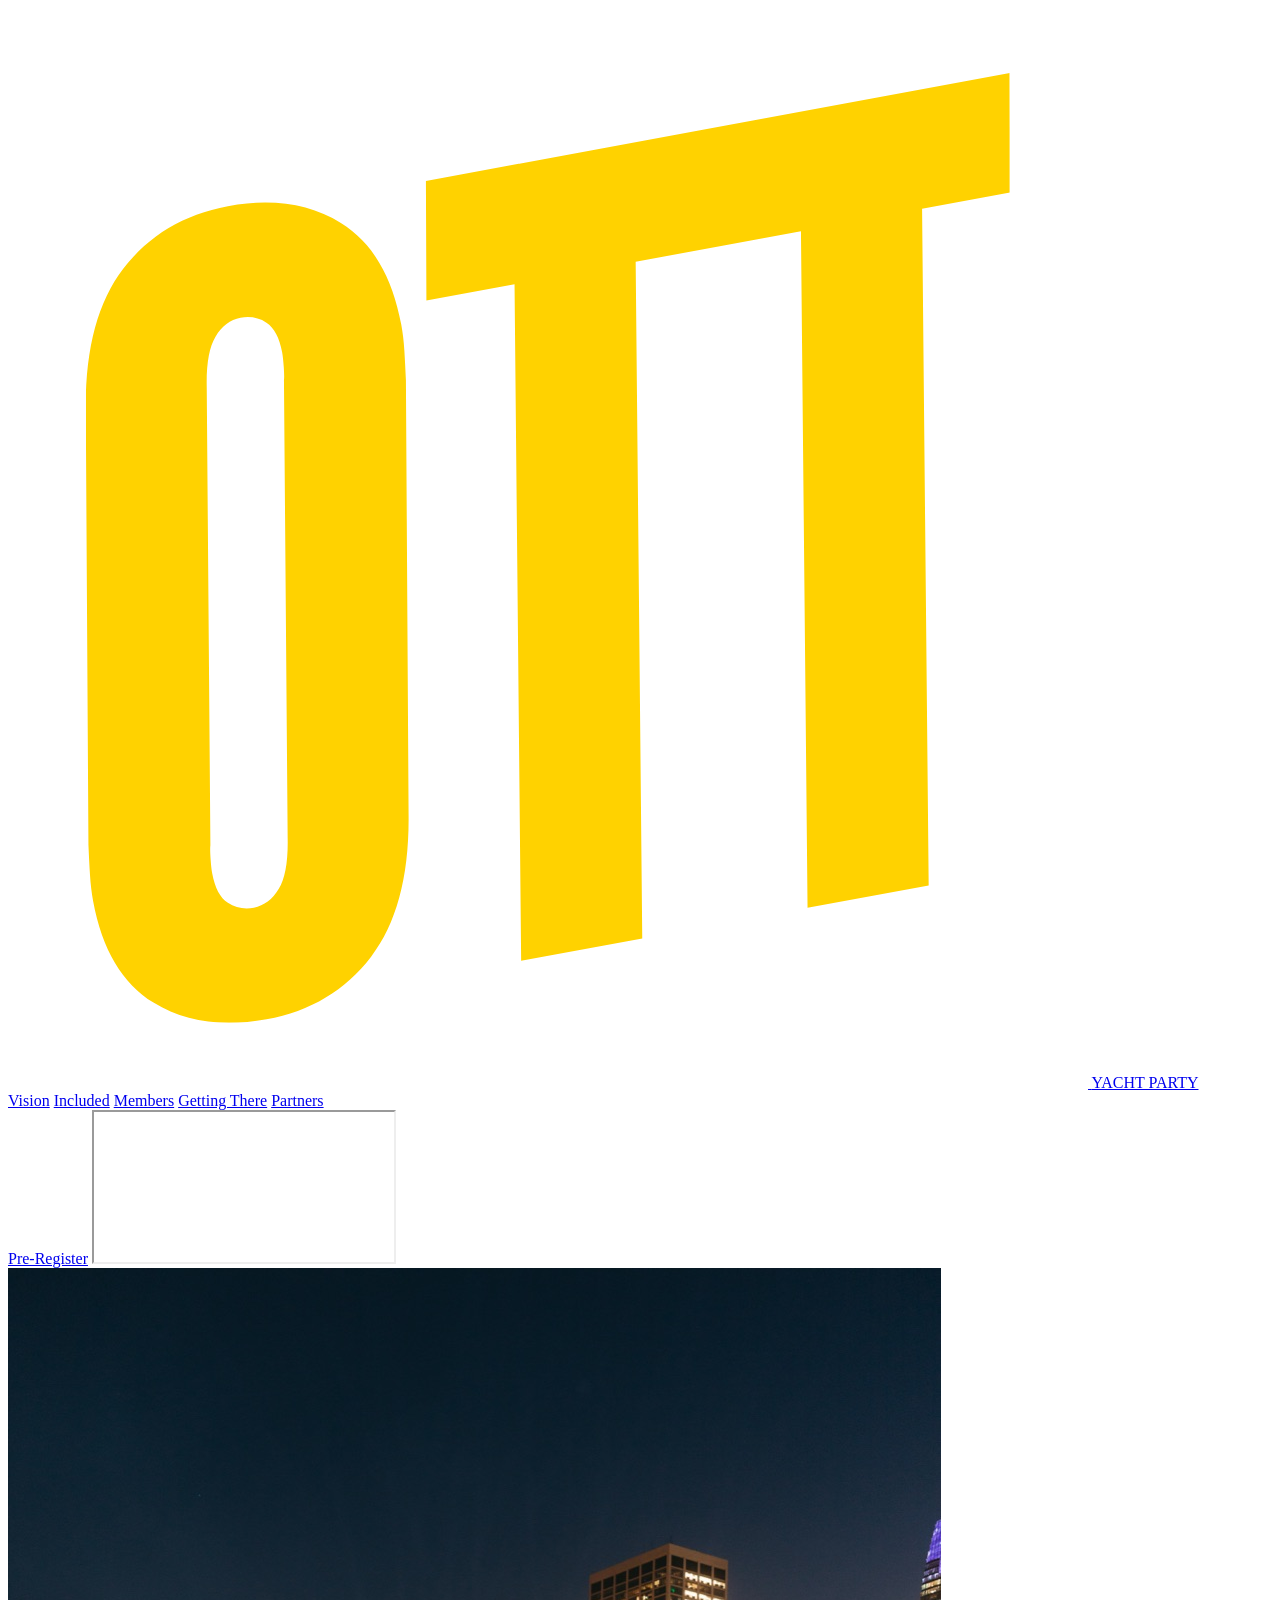
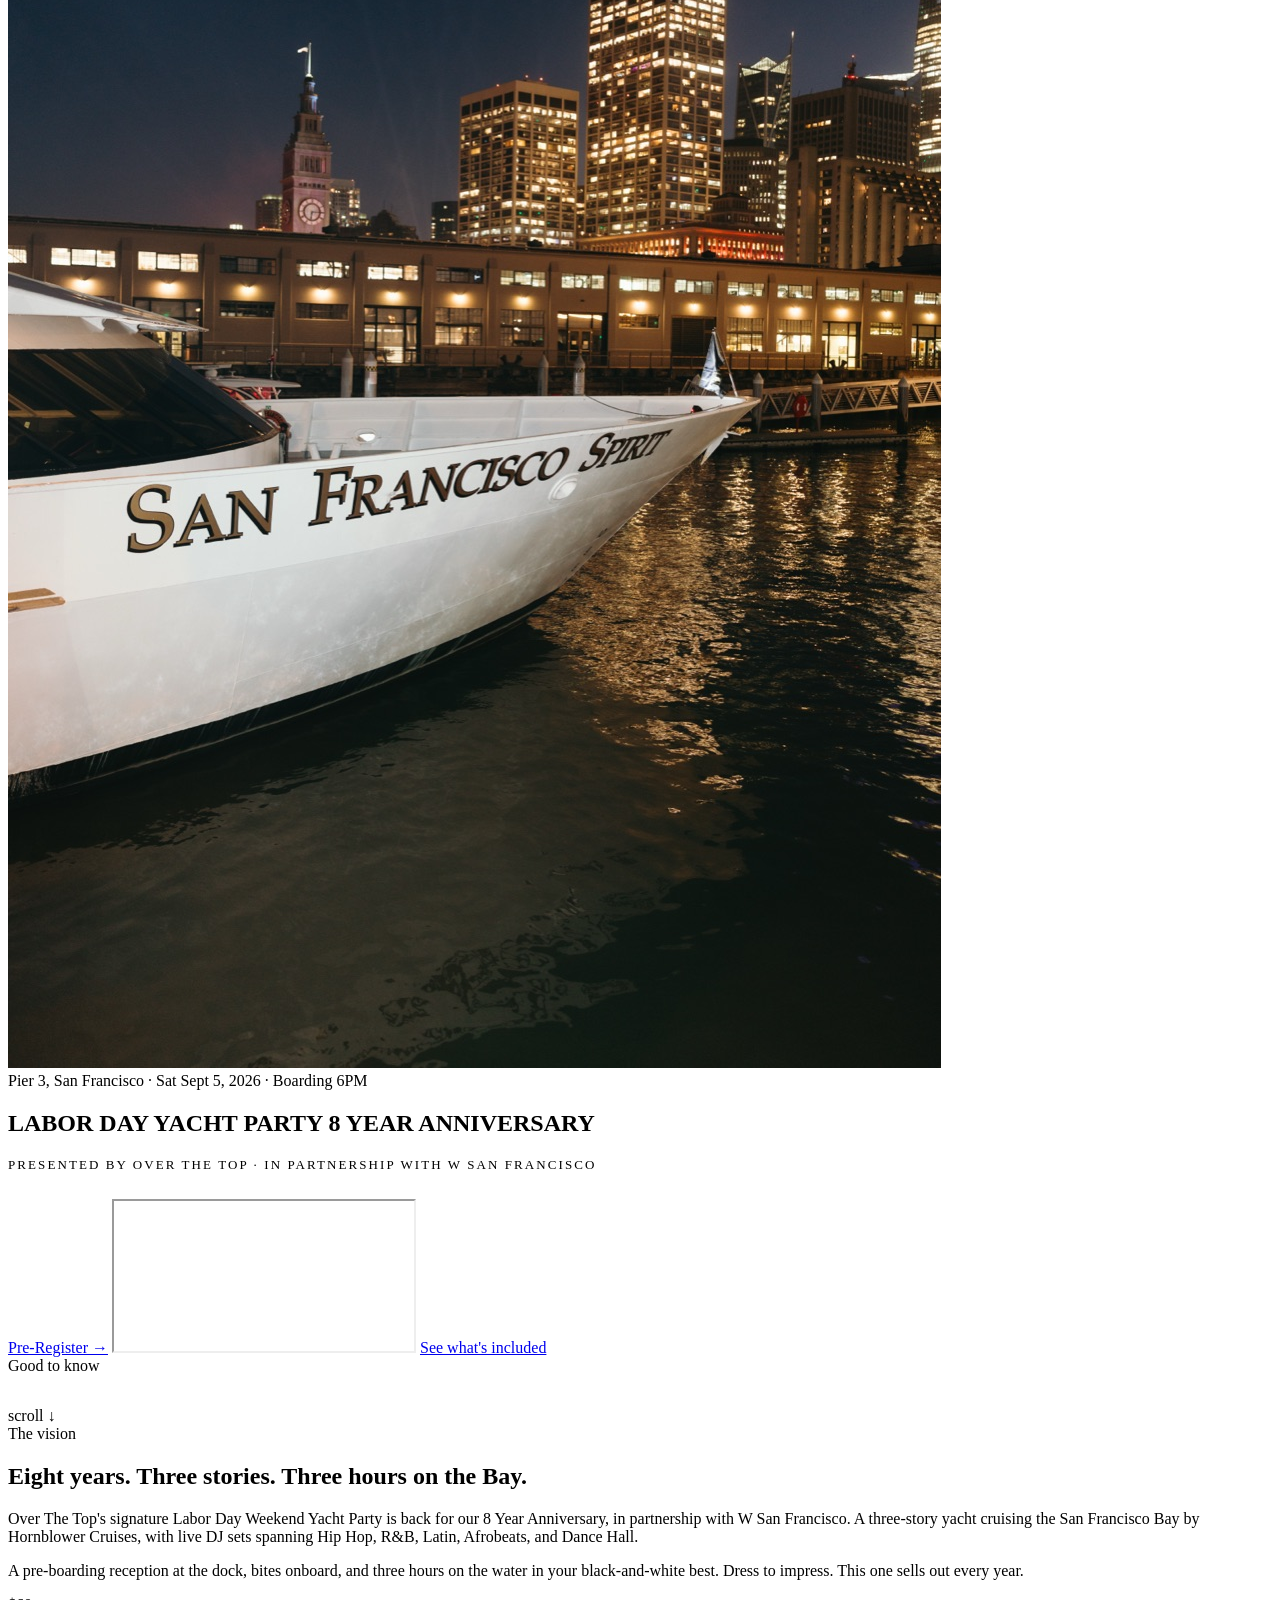
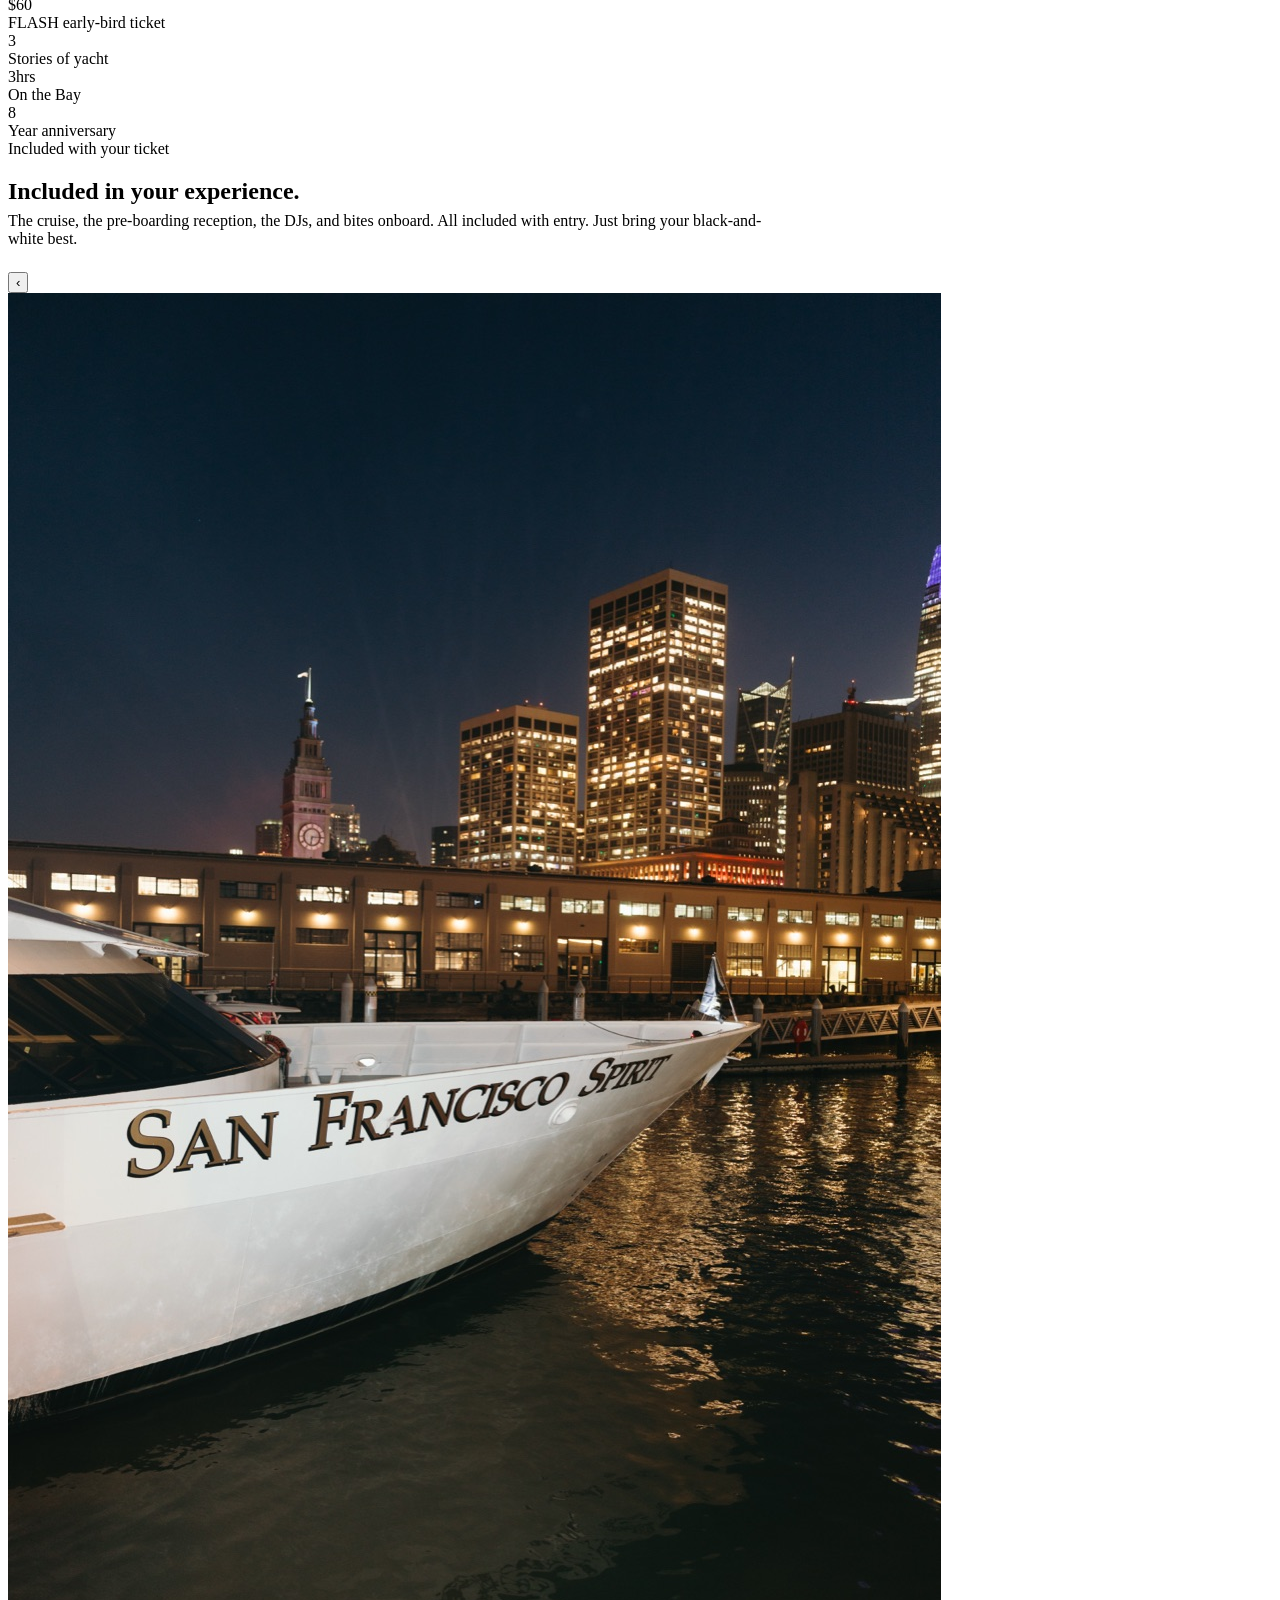
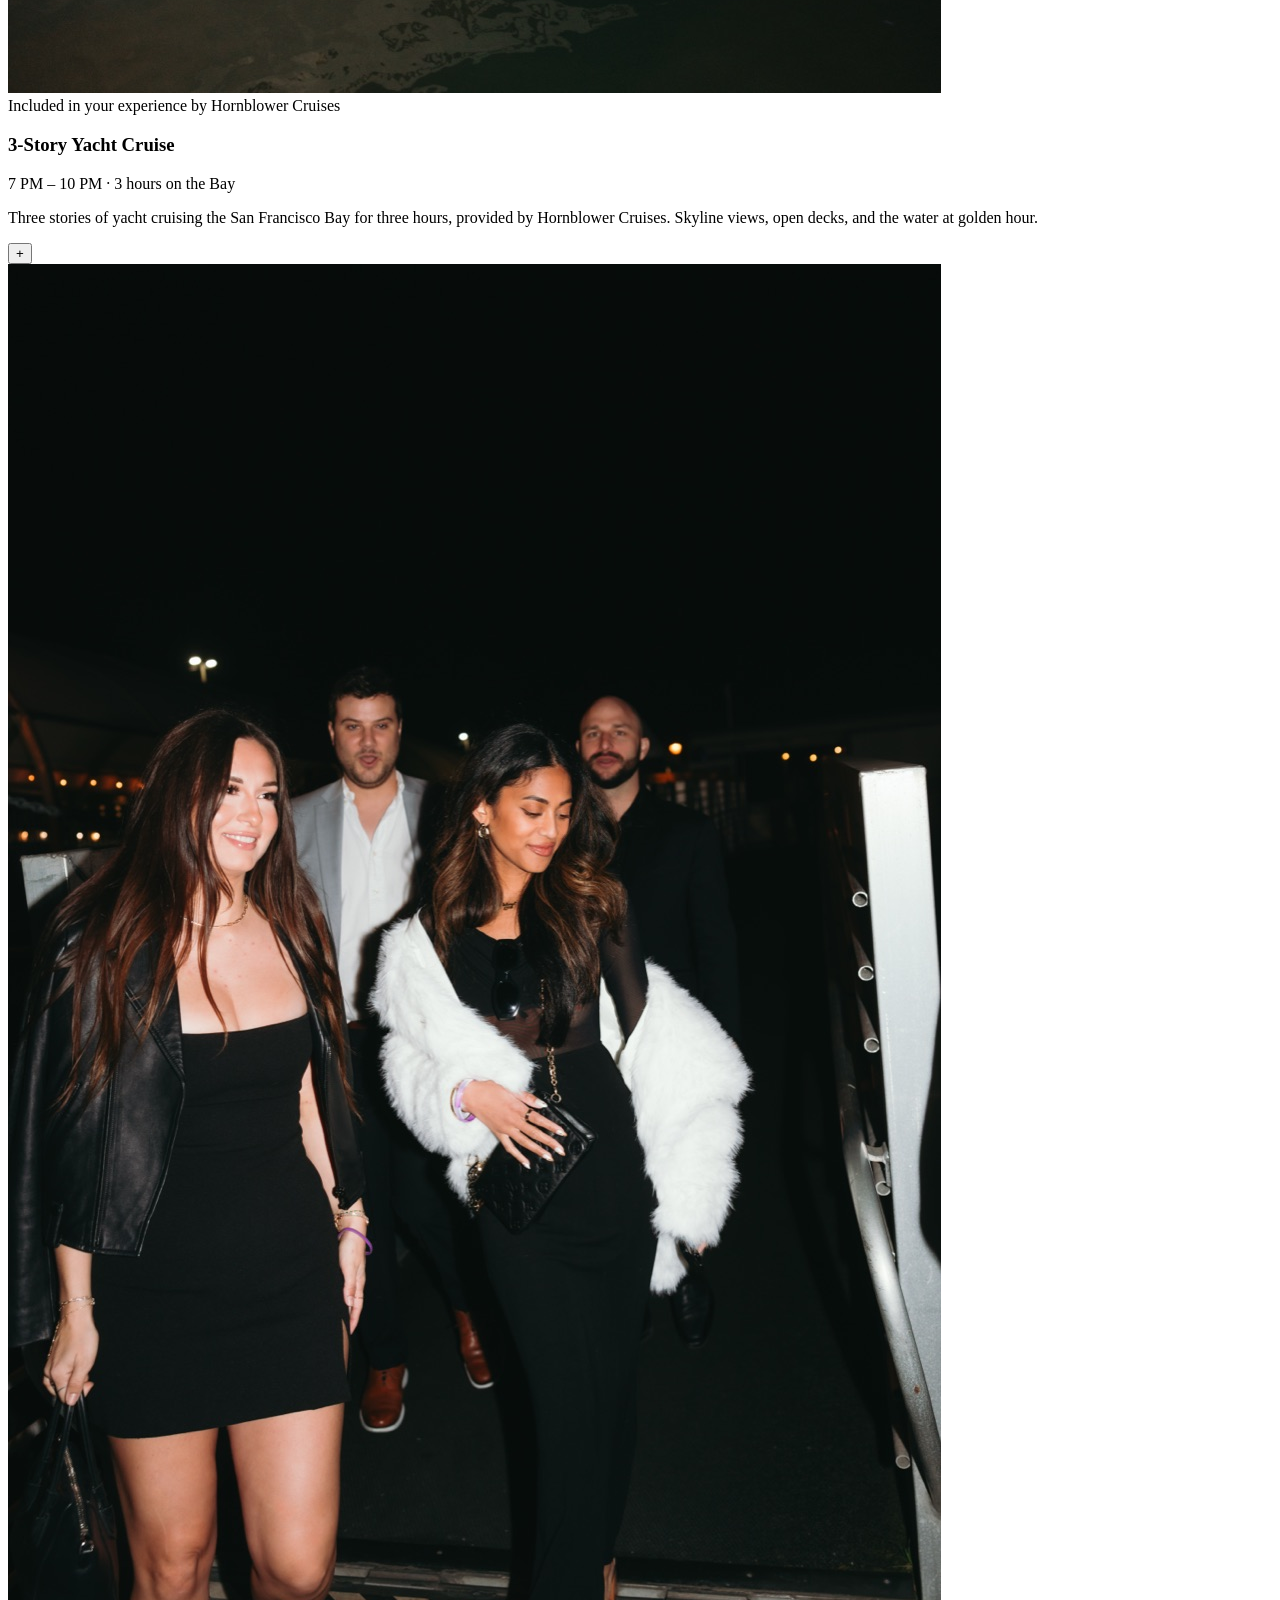
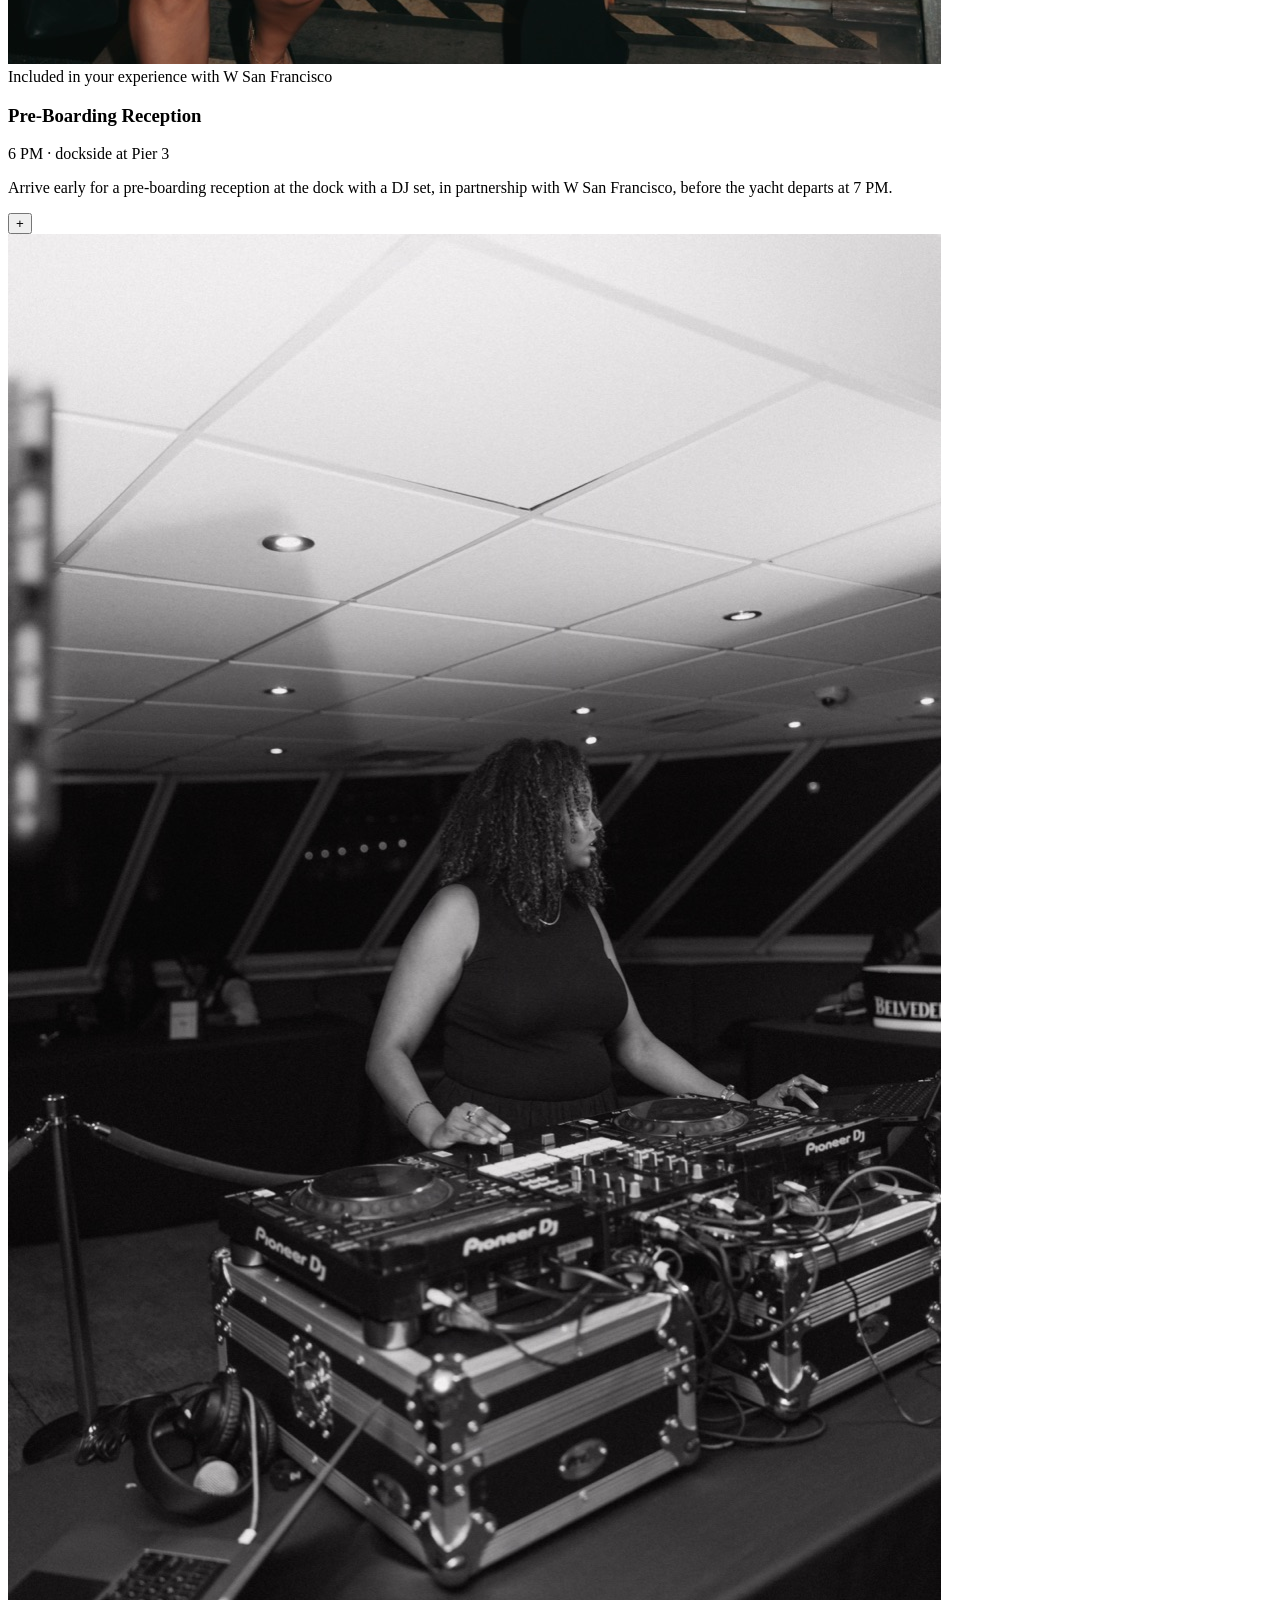
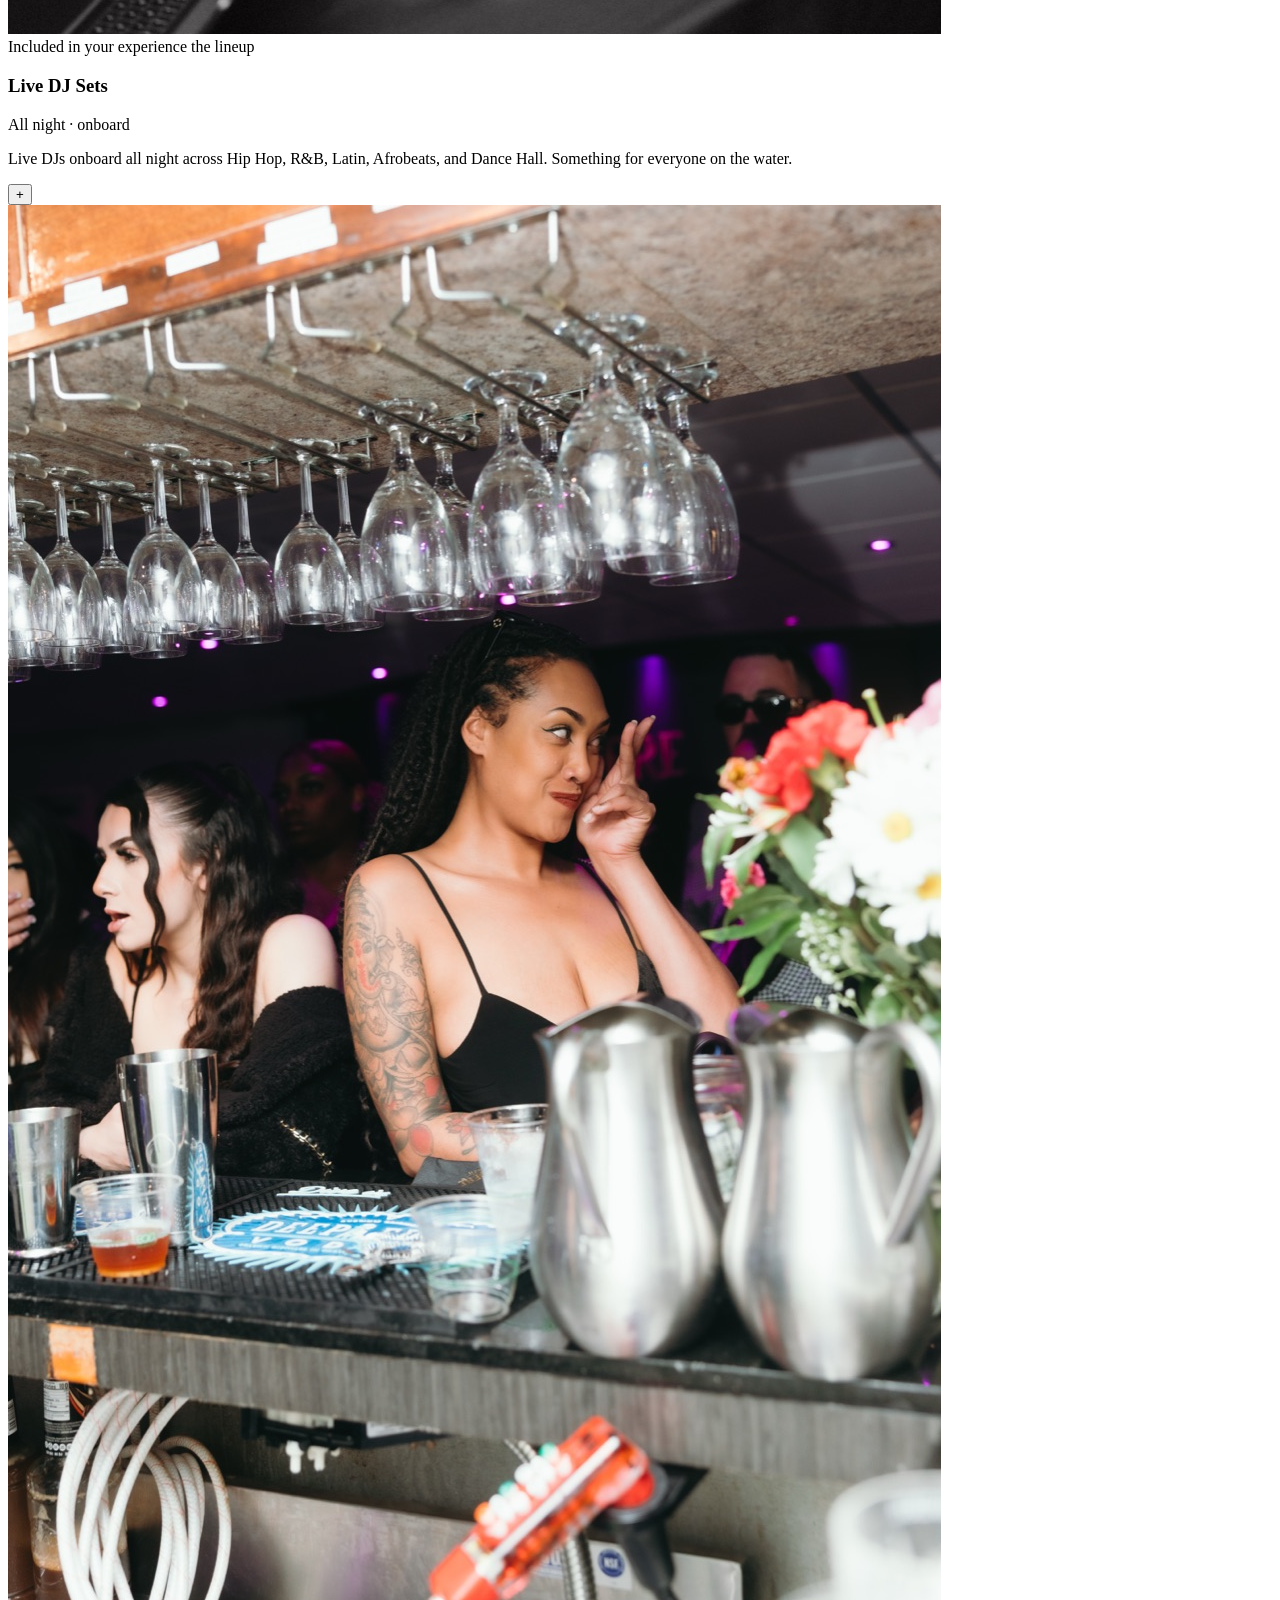
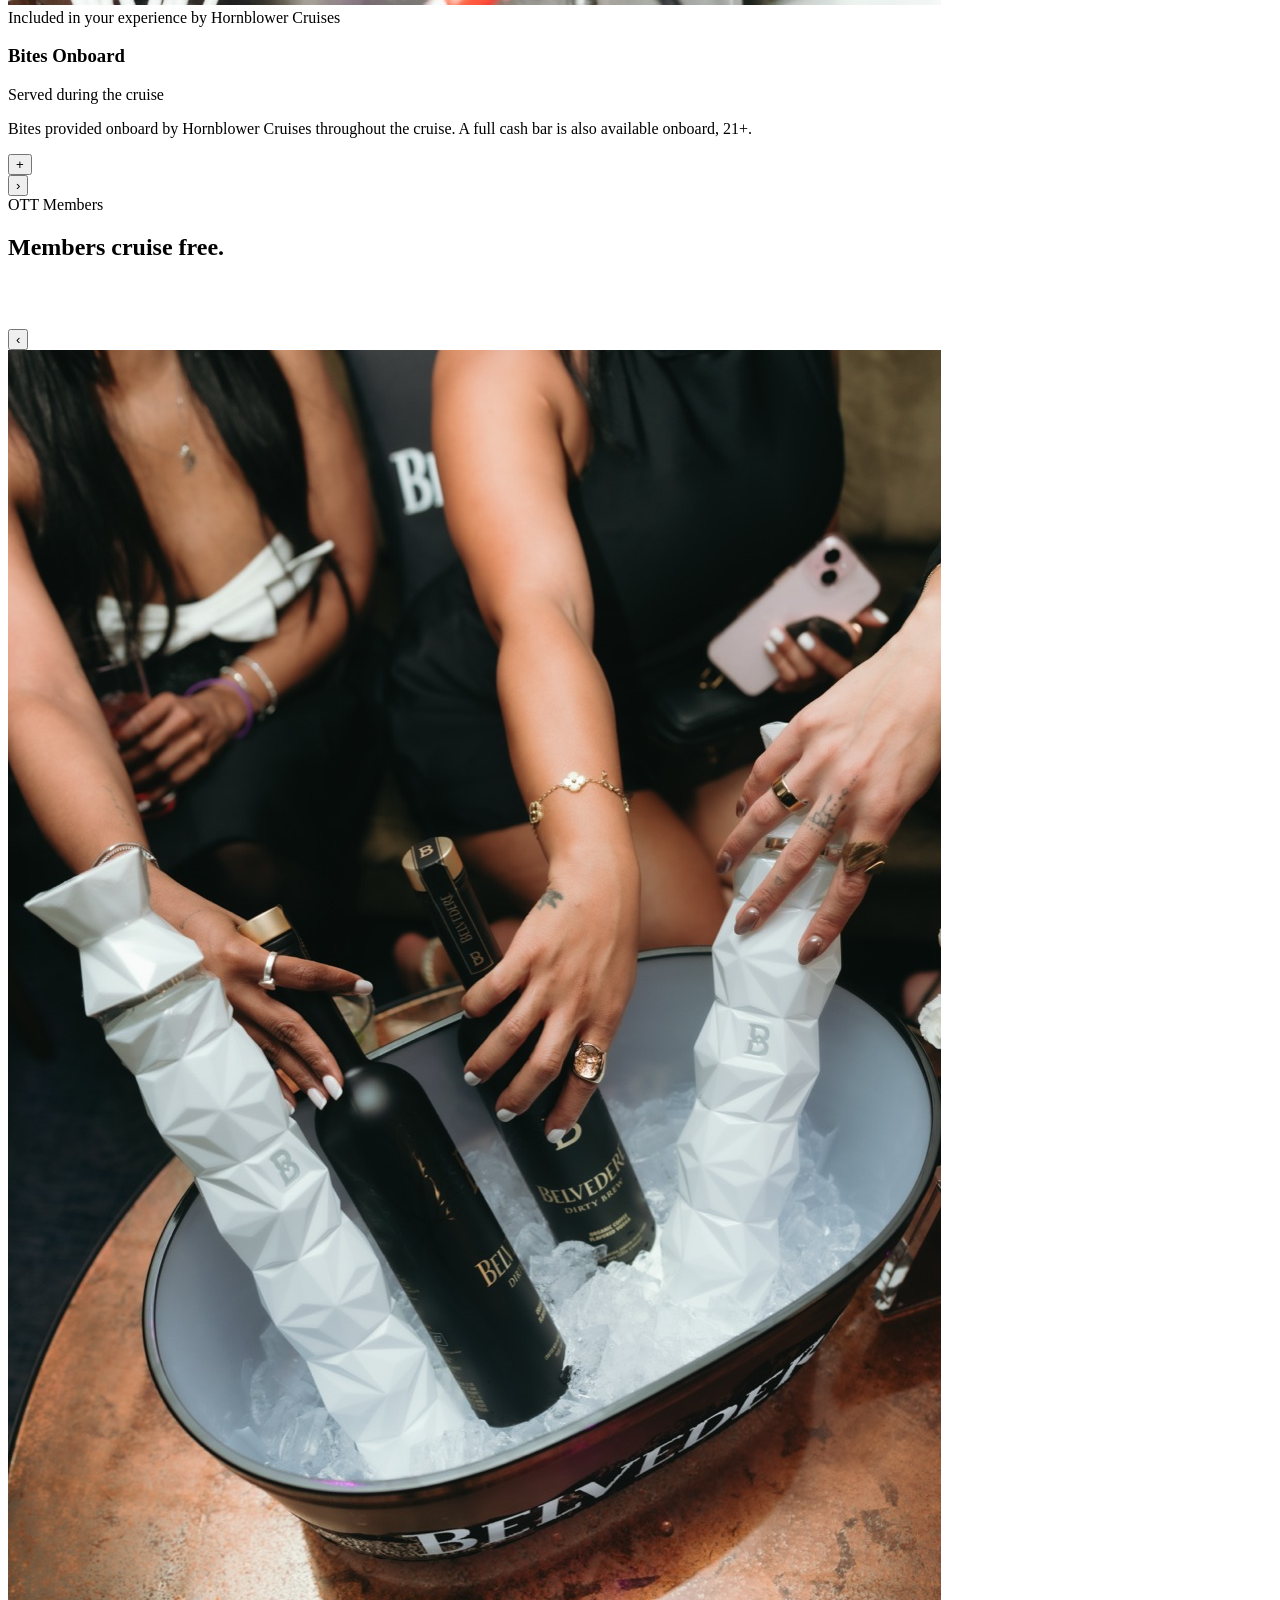
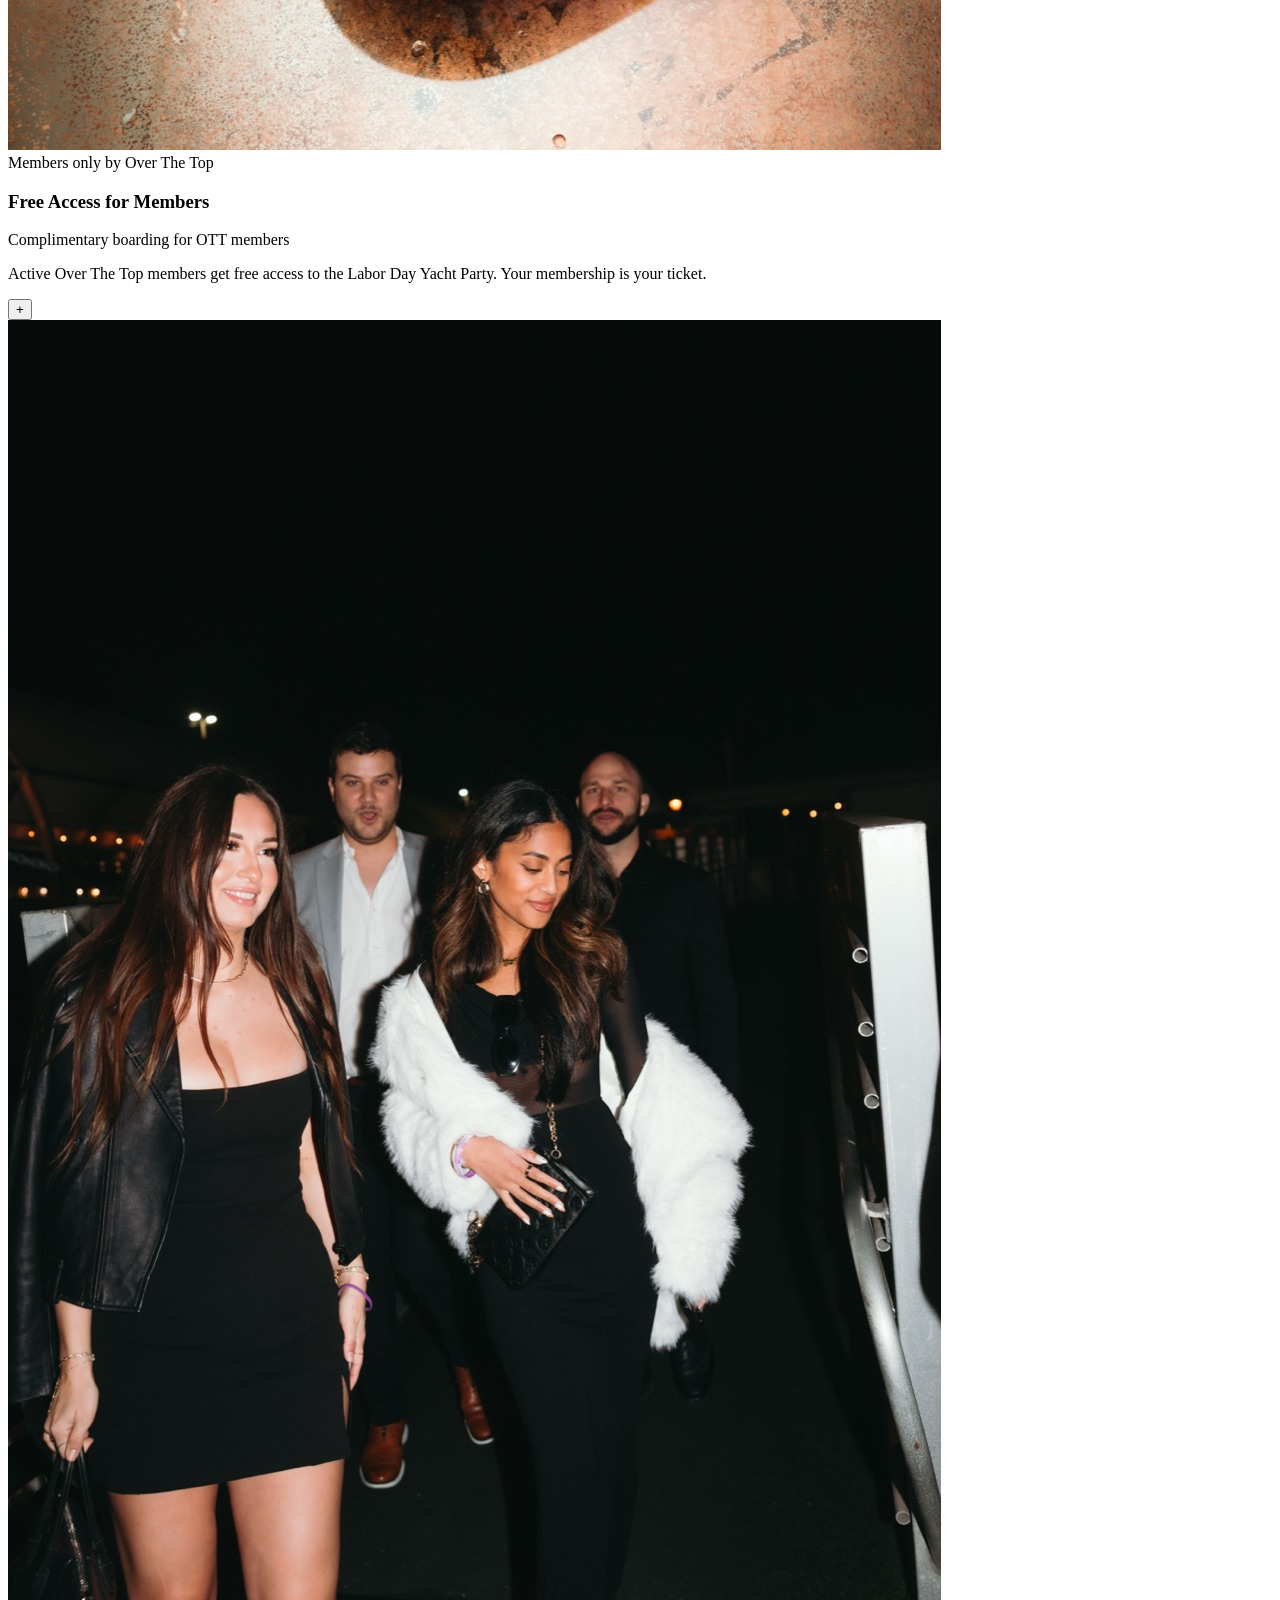
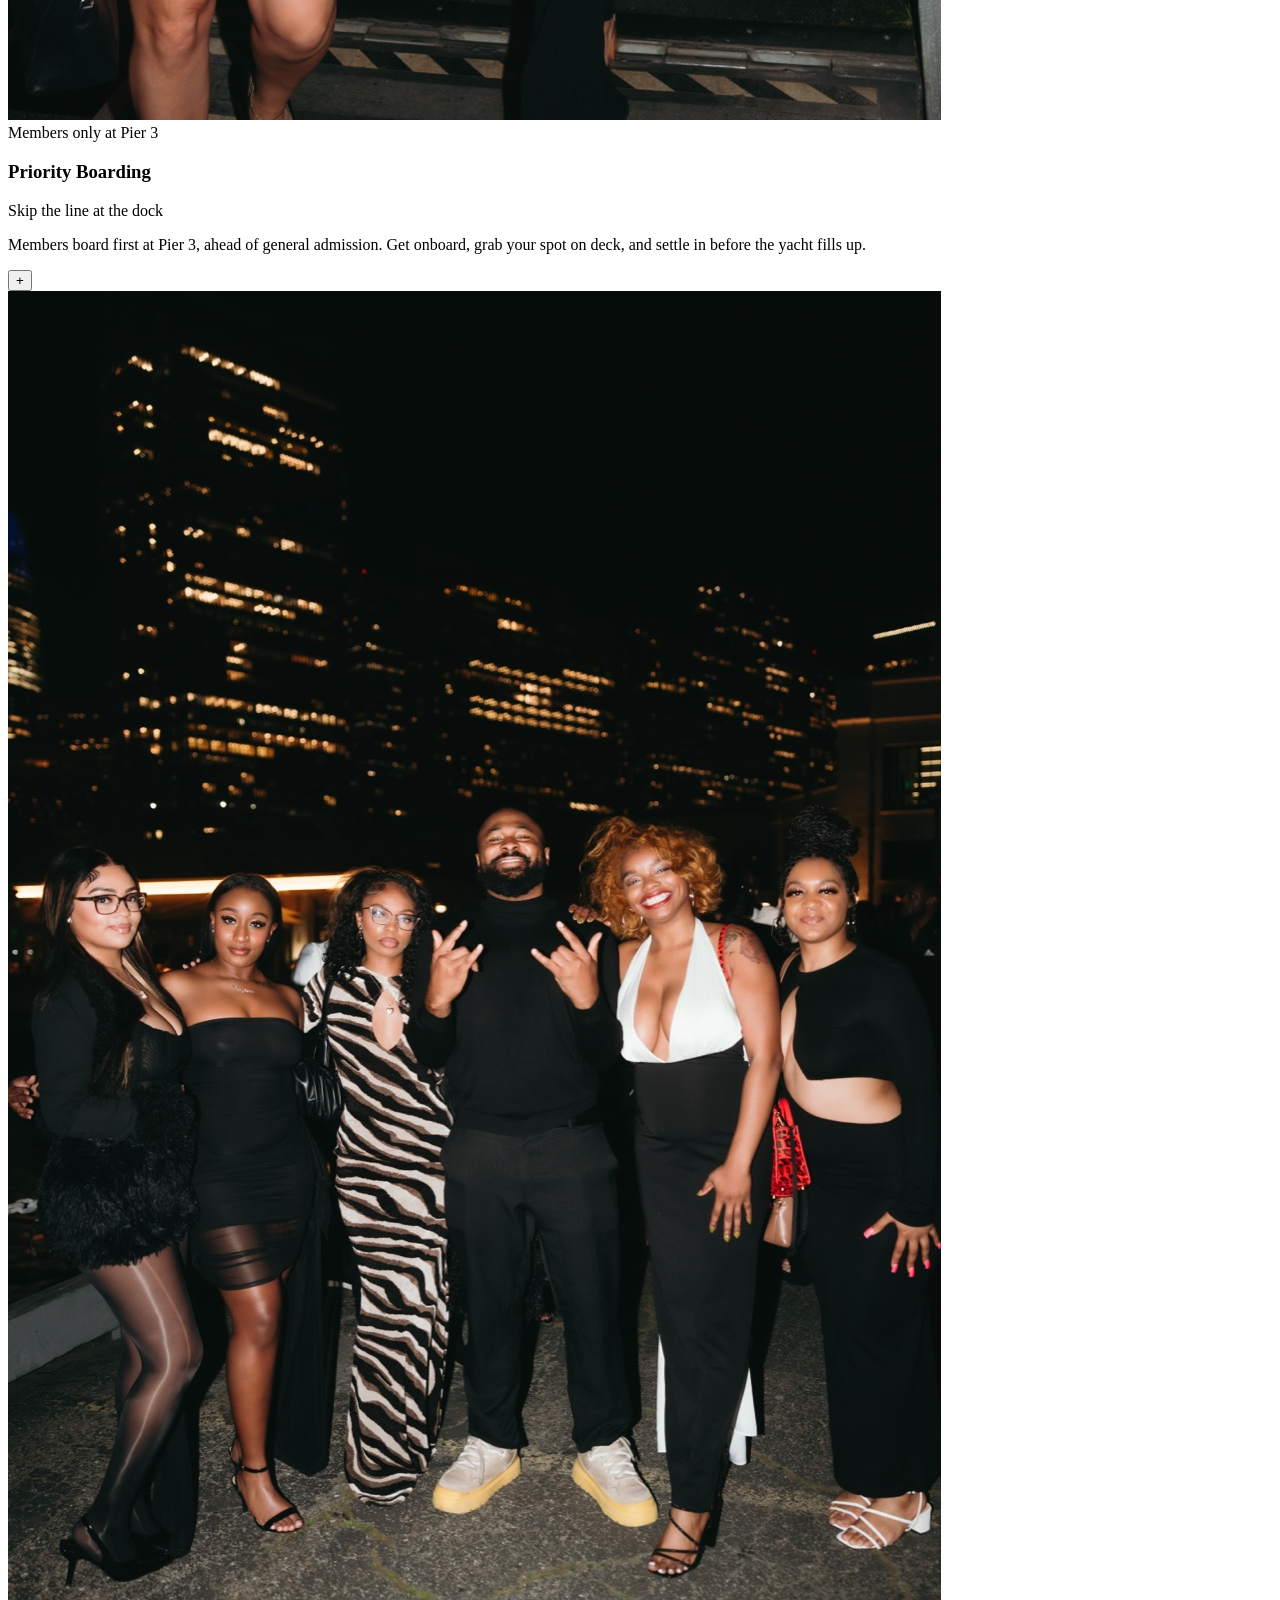
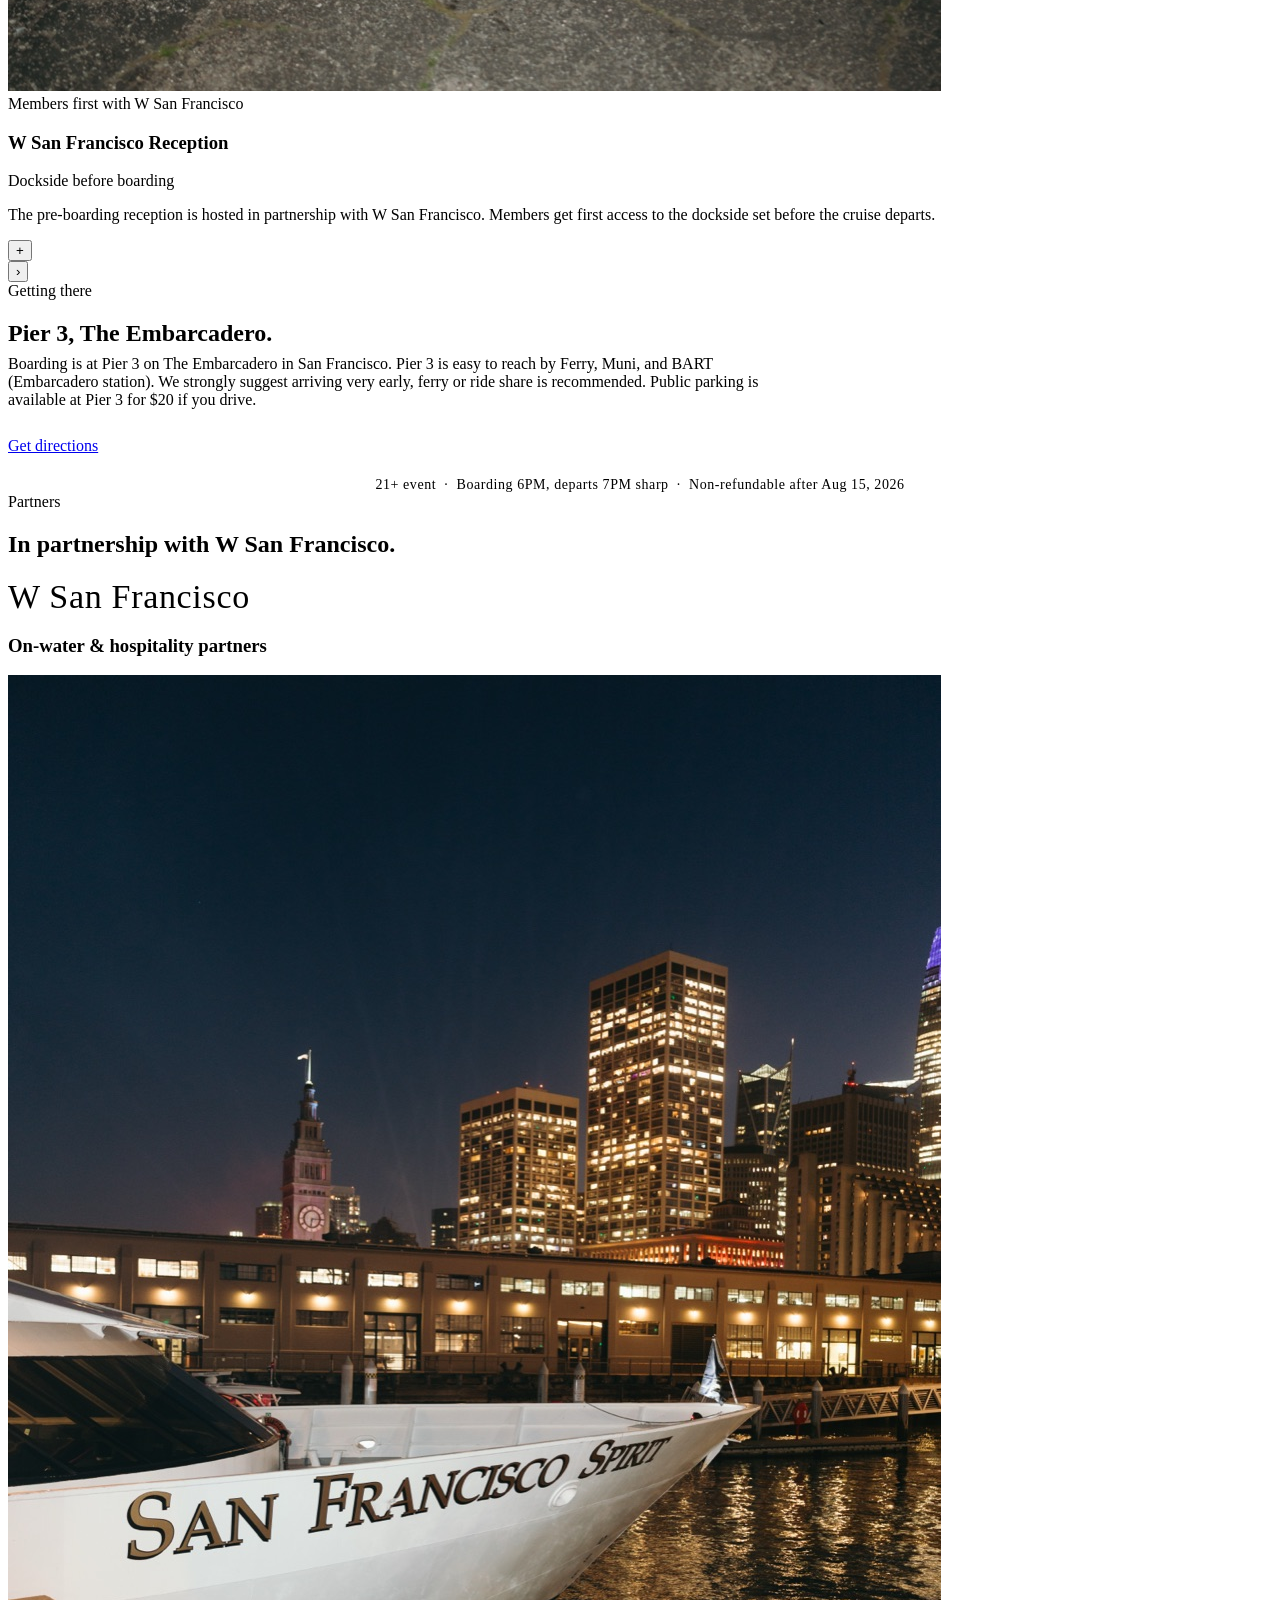
==== commit 690be8c9: "Wire Pre-Register to Sweatpals waitlist popup + real event photos" ====
--- a/index.html
+++ b/index.html
@@ -51,7 +51,11 @@
     <a href="#venue">Getting There</a>
     <a href="#partners">Partners</a>
   </nav>
-  <a class="btn btn--small btn--yellow" data-register href="https://sweatpals.com/event/labor-day-anniversary-yacht-party" target="_blank" rel="noopener">Pre-Register</a>
+  <span class="rsvp-trigger rsvp-trigger--sm">
+    <a class="btn btn--small btn--yellow" href="#register" tabindex="-1" aria-hidden="true">Pre-Register</a>
+    <iframe class="rsvp-trigger__frame" title="Pre-Register"
+            src="https://sweatpals.com/embed/labor-day-anniversary-yacht-party/buy-ticket?priceTierId=adfccf0c-cd2b-48c7-b221-29652d69948b&size=md&colorHex=FFD60A&fontFamily=Inter&buttonText=Pre-Register&loader=false"></iframe>
+  </span>
 </header>
 
 <!-- HERO -->
@@ -69,7 +73,11 @@
     </h1>
     <p style="font-family:var(--display); font-size:13px; letter-spacing:.16em; text-transform:uppercase; color:var(--yellow); margin:0 0 26px;">Presented by Over The Top · In partnership with W San Francisco</p>
     <div class="hero__ctas">
-      <a class="btn btn--yellow btn--lg" data-register href="https://sweatpals.com/event/labor-day-anniversary-yacht-party" target="_blank" rel="noopener">Pre-Register →</a>
+      <span class="rsvp-trigger rsvp-trigger--lg">
+        <a class="btn btn--yellow btn--lg" href="#register" tabindex="-1" aria-hidden="true">Pre-Register →</a>
+        <iframe class="rsvp-trigger__frame" title="Pre-Register"
+                src="https://sweatpals.com/embed/labor-day-anniversary-yacht-party/buy-ticket?priceTierId=adfccf0c-cd2b-48c7-b221-29652d69948b&size=lg&colorHex=FFD60A&fontFamily=Inter&buttonText=Pre-Register&loader=false"></iframe>
+      </span>
       <a class="btn btn--ghost btn--lg" href="#included">See what's included</a>
     </div>
     <div class="hero__partners">
@@ -370,7 +378,11 @@
     <span class="kicker">Get in</span>
     <h2 class="h2" style="margin-bottom:32px;">Pre-register and lock your spot on the boat.</h2>
     <div class="cta-row">
-      <a class="btn btn--black btn--lg" data-register href="https://sweatpals.com/event/labor-day-anniversary-yacht-party" target="_blank" rel="noopener">Pre-Register →</a>
+      <span class="rsvp-trigger rsvp-trigger--lg">
+        <a class="btn btn--black btn--lg" href="#" tabindex="-1" aria-hidden="true">Pre-Register →</a>
+        <iframe class="rsvp-trigger__frame" title="Pre-Register"
+                src="https://sweatpals.com/embed/labor-day-anniversary-yacht-party/buy-ticket?priceTierId=adfccf0c-cd2b-48c7-b221-29652d69948b&size=lg&colorHex=000000&fontFamily=Inter&buttonText=Pre-Register&loader=false"></iframe>
+      </span>
     </div>
     <p style="margin:24px 0 0; font-size:14px; color:var(--ink-2);">
       Tickets go live July 27. Questions? DM <a href="https://instagram.com/overthetopxp" target="_blank" rel="noopener" style="font-weight:600; text-decoration:underline;">@overthetopxp</a>
@@ -380,5 +392,6 @@
 </section>
 
 <script src="script.js"></script>
+<script src="https://sweatpals.com/static/embed/event/checkout/script.js?enableAutoEmbed=false&eventAlias=labor-day-anniversary-yacht-party&colorHex=ffffff&fontFamily=Poppins&priceTierId=adfccf0c-cd2b-48c7-b221-29652d69948b"></script>
 </body>
 </html>
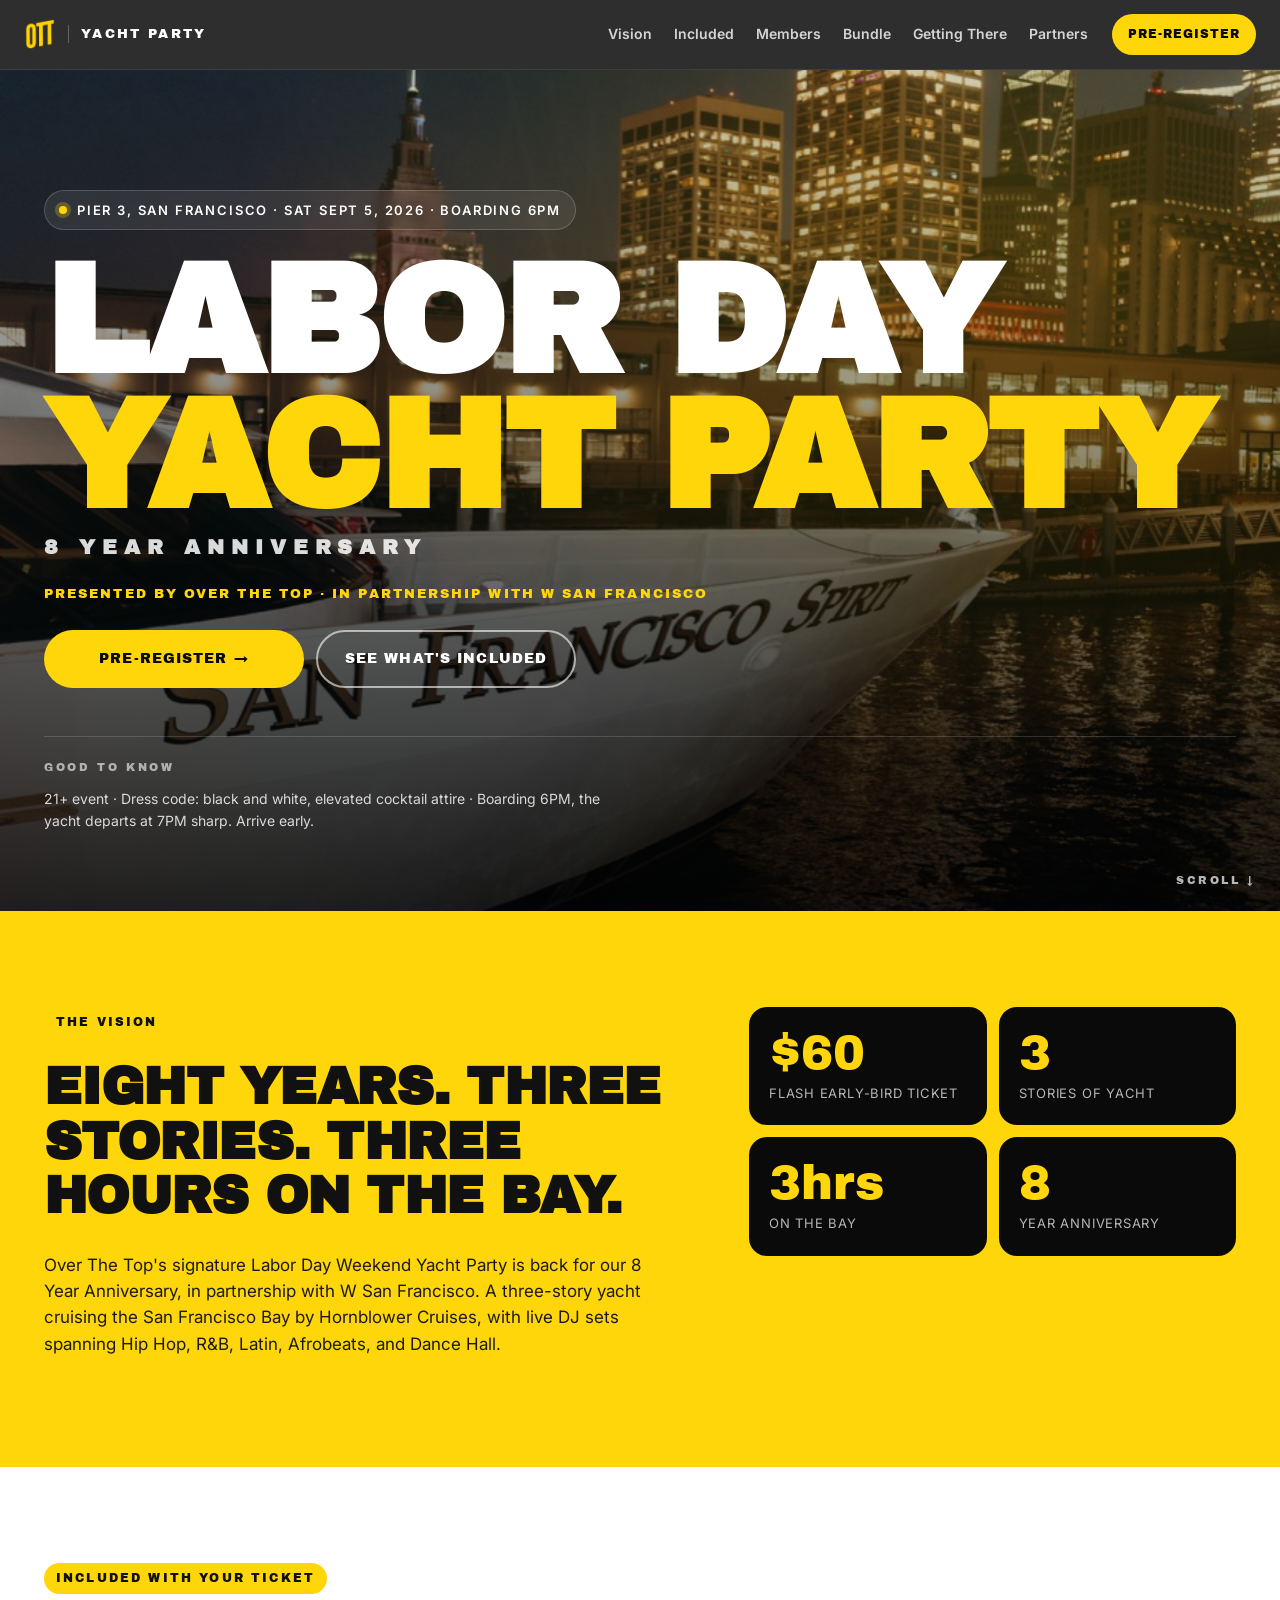
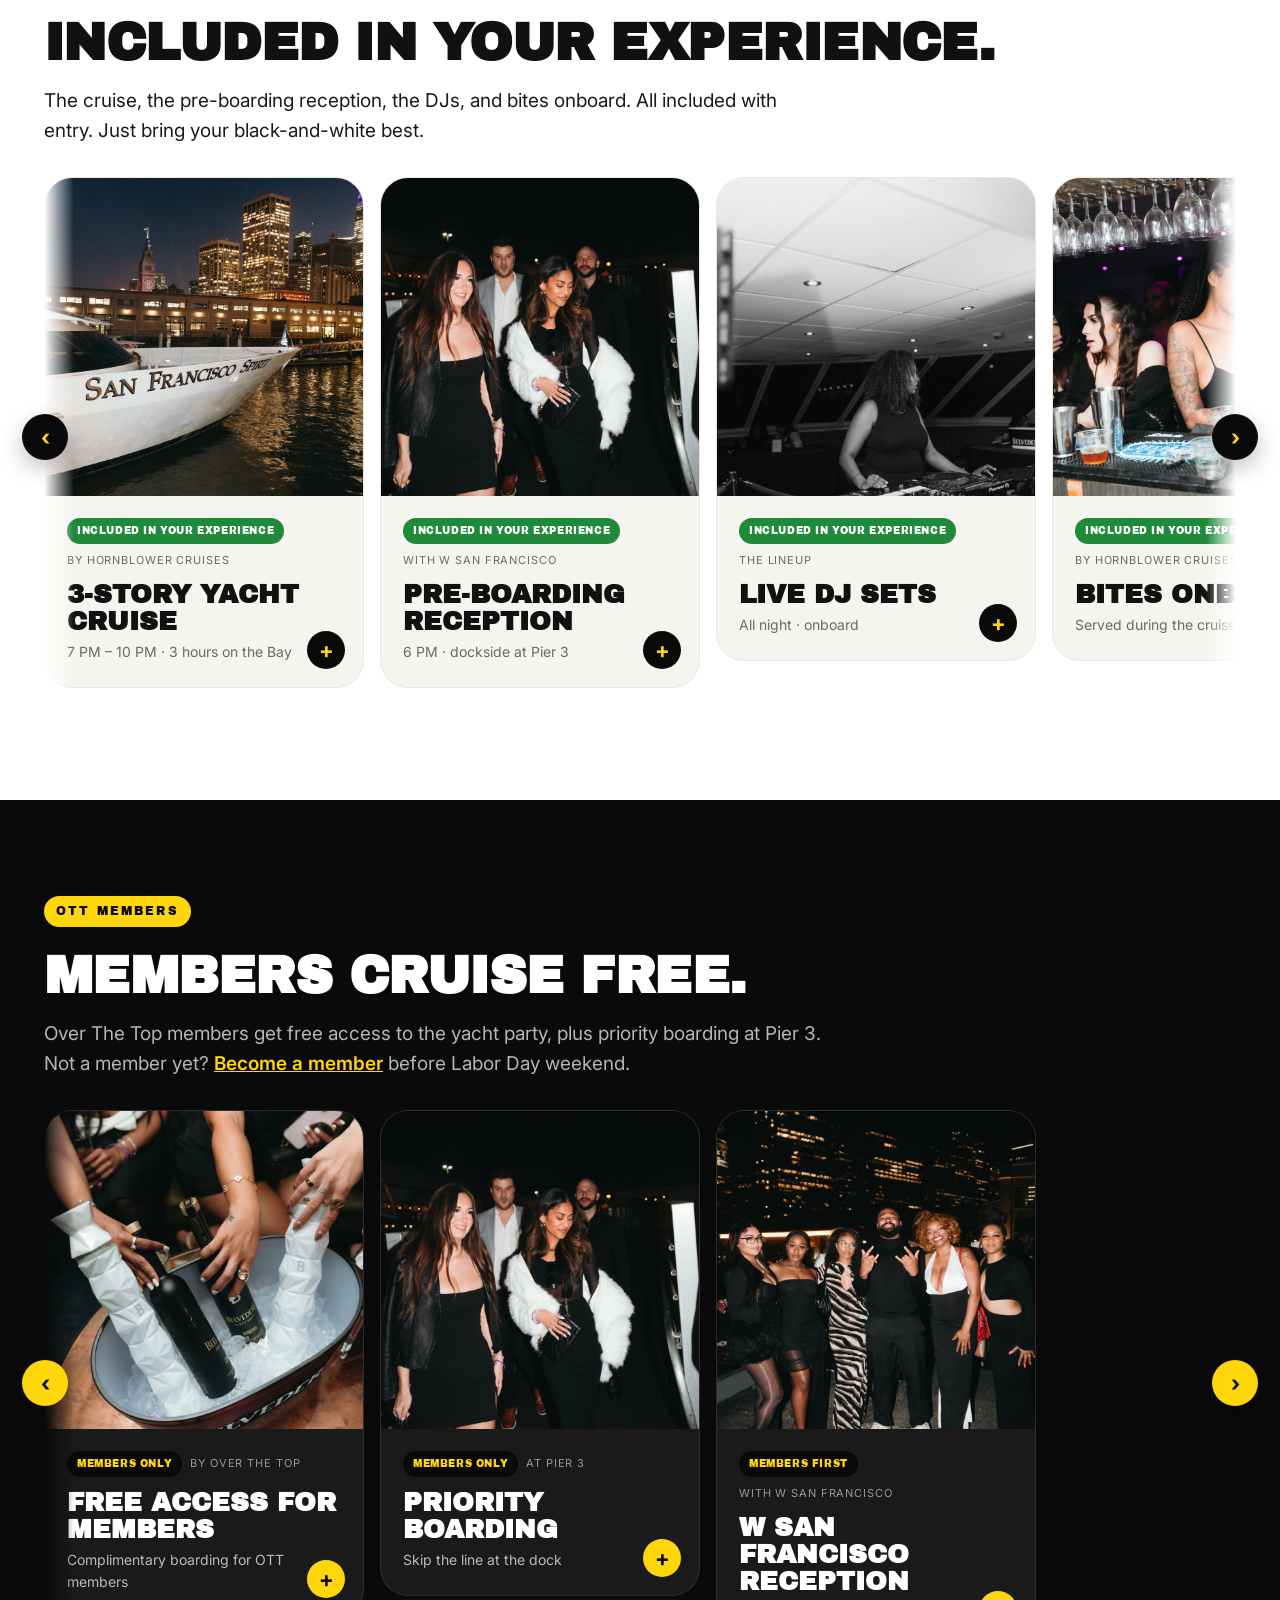
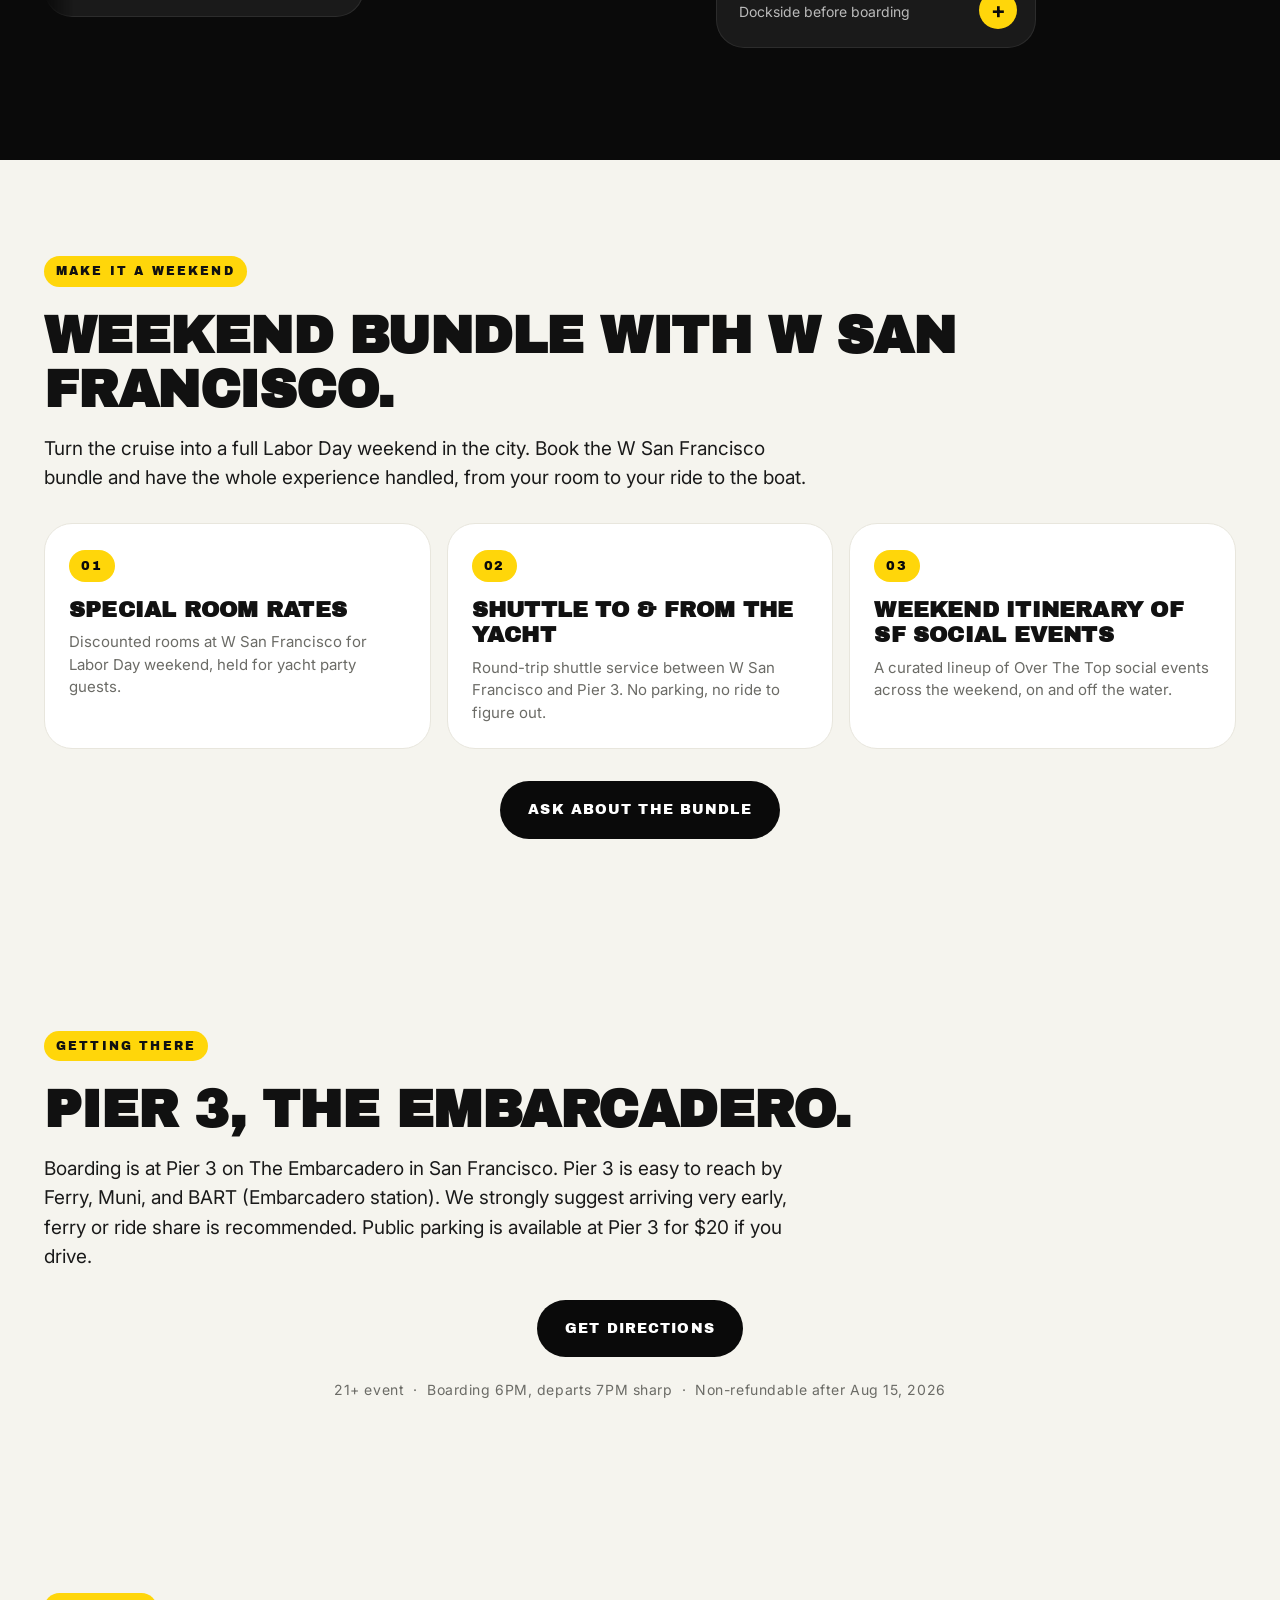
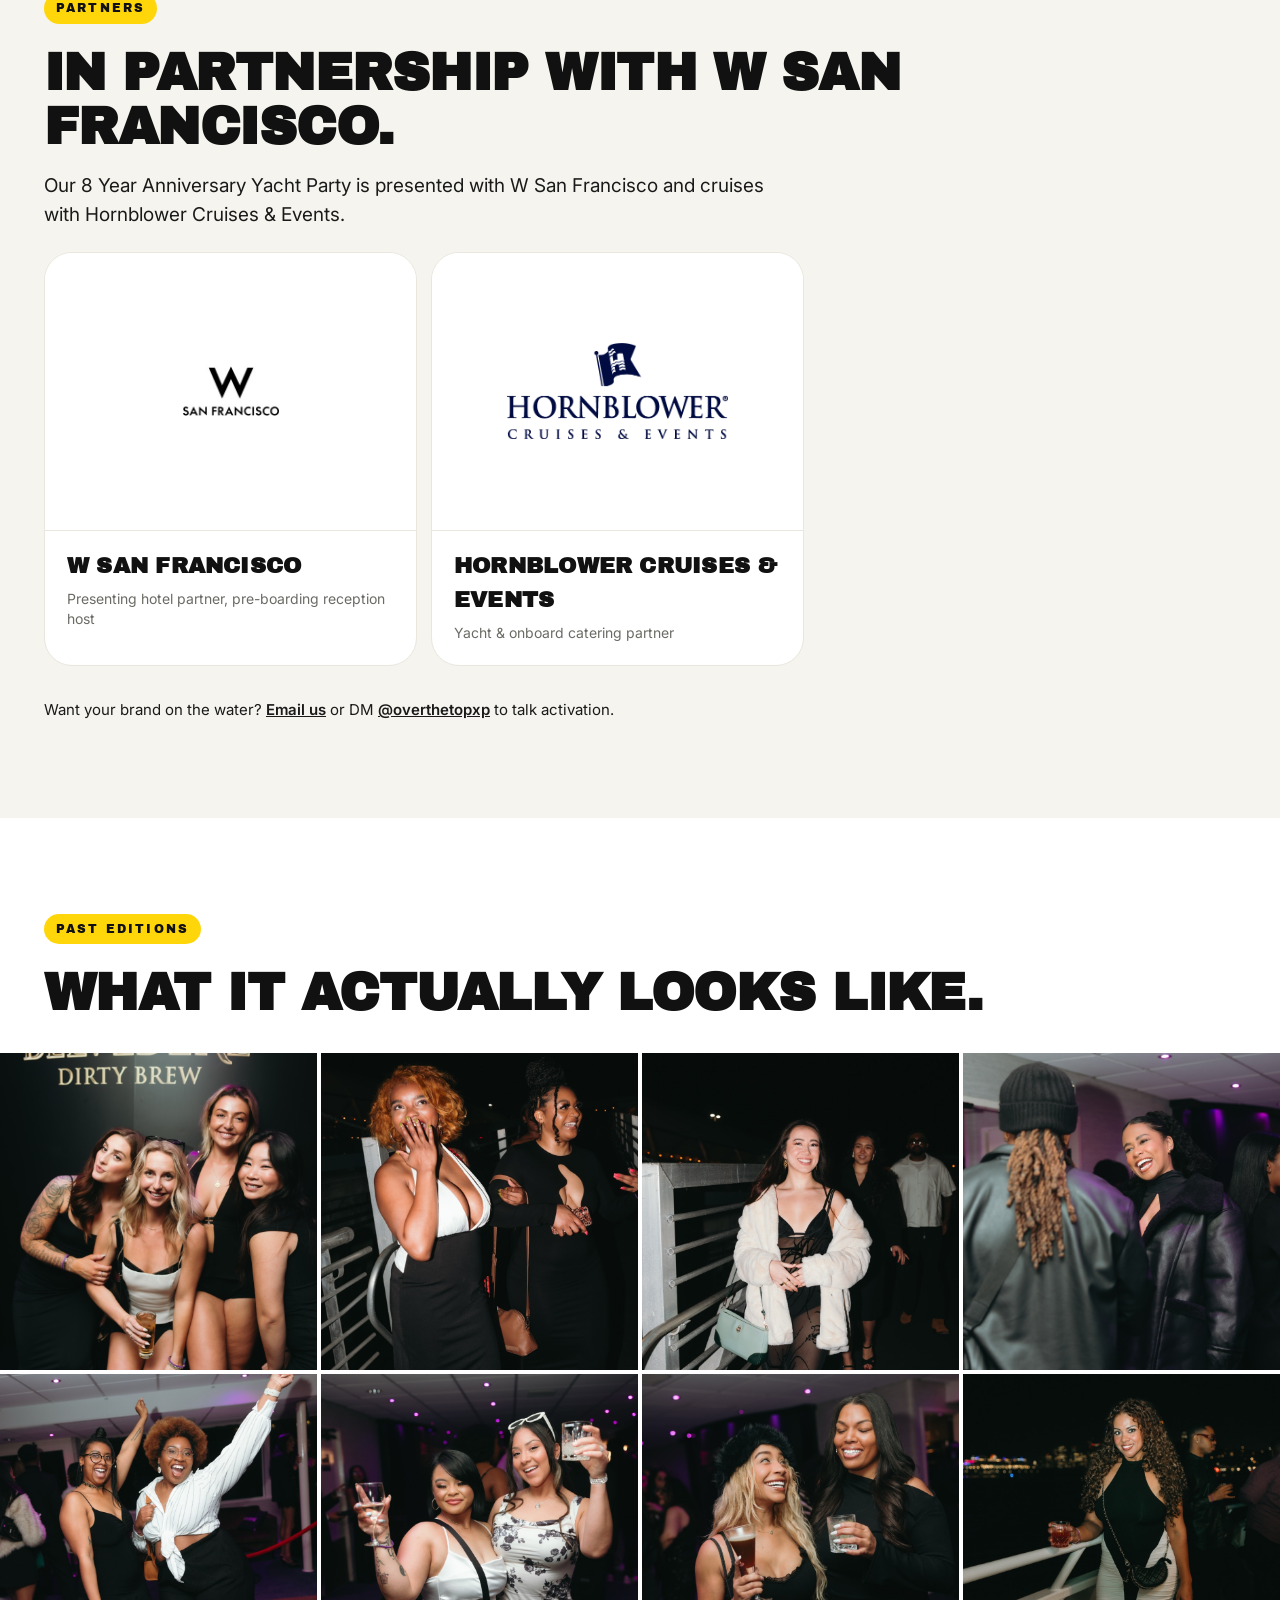
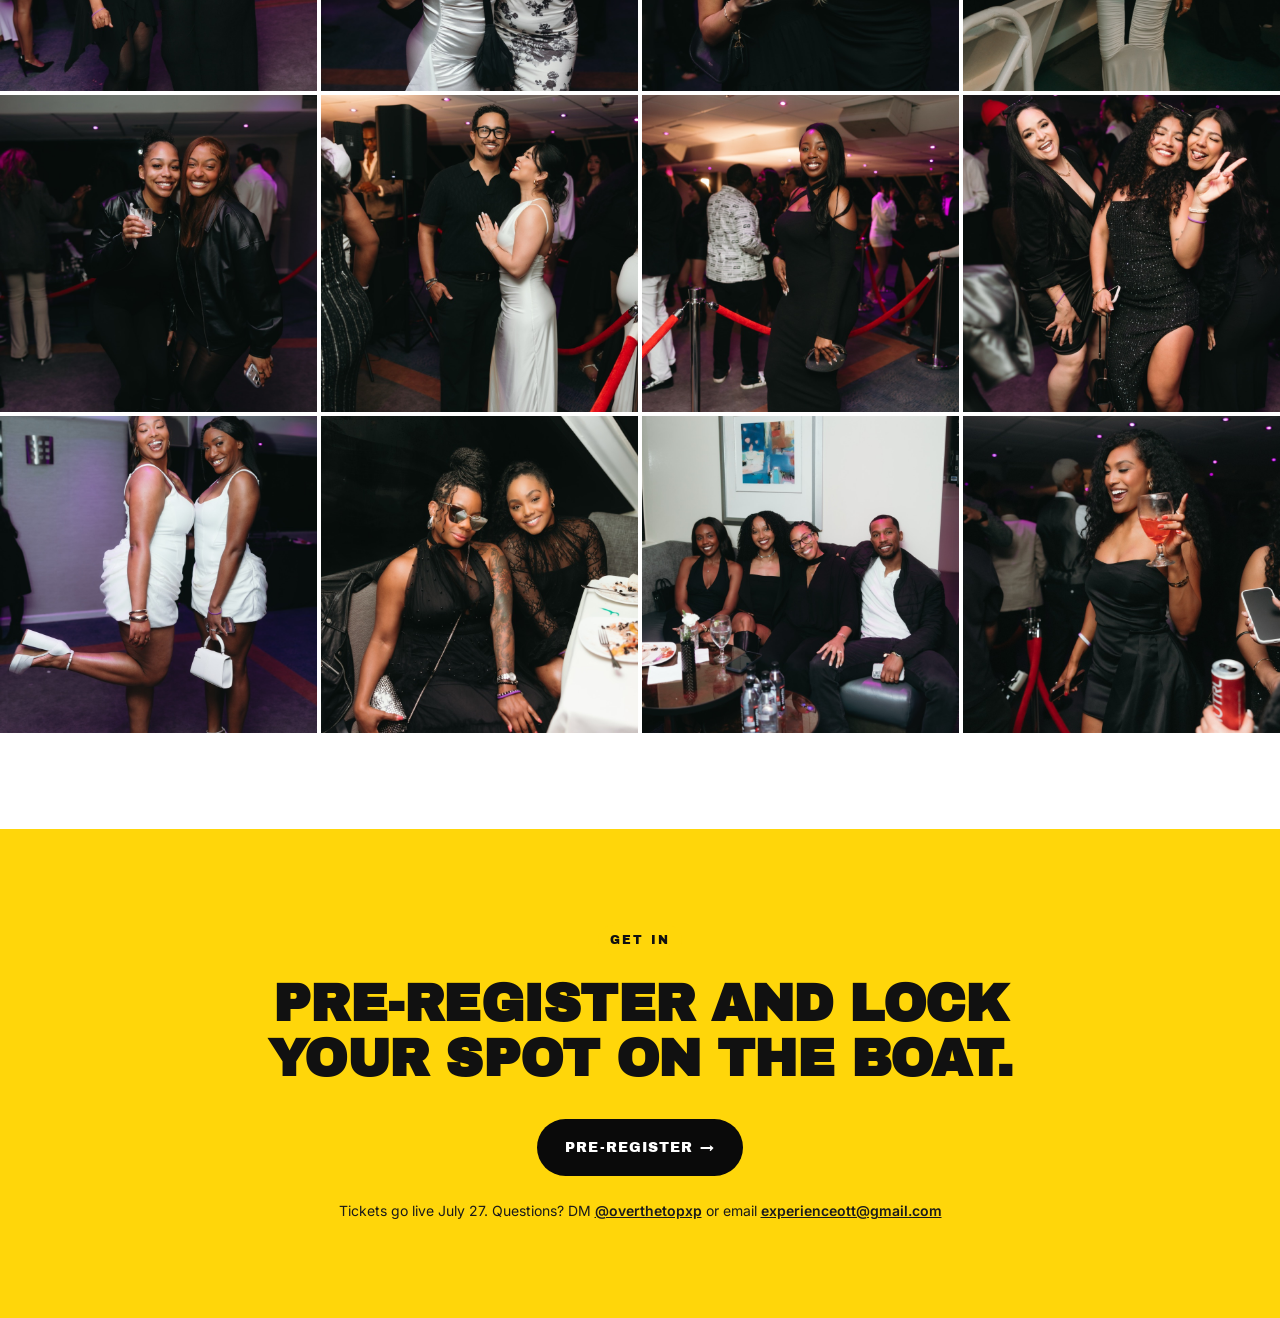
==== commit 2bce75bf: "Add Weekend Bundle section, partner logos, membership link; trim vision copy" ====
--- a/index.html
+++ b/index.html
@@ -48,6 +48,7 @@
     <a href="#vision">Vision</a>
     <a href="#included">Included</a>
     <a href="#members">Members</a>
+    <a href="#bundle">Bundle</a>
     <a href="#venue">Getting There</a>
     <a href="#partners">Partners</a>
   </nav>
@@ -102,10 +103,6 @@
           partnership with W San Francisco. A three-story yacht cruising the San Francisco Bay by Hornblower
           Cruises, with live DJ sets spanning Hip Hop, R&amp;B, Latin, Afrobeats, and Dance Hall.
         </p>
-        <p>
-          A pre-boarding reception at the dock, bites onboard, and three hours on the water in your
-          black-and-white best. Dress to impress. This one sells out every year.
-        </p>
       </div>
       <div class="vision__stats">
         <div class="stat"><div class="stat__num">$60</div><div class="stat__label">FLASH early-bird ticket</div></div>
@@ -208,7 +205,7 @@
     <span class="kicker kicker--yellow">OTT Members</span>
     <h2 class="h2 h2--light">Members cruise free.</h2>
     <p class="lede" style="color:rgba(255,255,255,.7); margin:-12px 0 24px; max-width:780px;">
-      Over The Top members get free access to the yacht party, plus priority boarding at Pier 3. Not a member yet? DM us to find out how to join before Labor Day weekend.
+      Over The Top members get free access to the yacht party, plus priority boarding at Pier 3. Not a member yet? <a href="https://www.overthetopxp.com/membership" target="_blank" rel="noopener" style="color:var(--yellow); font-weight:600; text-decoration:underline;">Become a member</a> before Labor Day weekend.
     </p>
 
     <div class="rail" data-rail>
@@ -267,6 +264,39 @@
         </div>
       </div>
       <button class="rail__nav rail__nav--next" type="button" aria-label="Next">›</button>
+    </div>
+  </div>
+</section>
+
+<!-- WEEKEND BUNDLE -->
+<section class="band band--cream" id="bundle">
+  <div class="container">
+    <span class="kicker">Make it a weekend</span>
+    <h2 class="h2">Weekend Bundle with W San Francisco.</h2>
+    <p class="lede" style="margin:-12px 0 30px; max-width:780px;">
+      Turn the cruise into a full Labor Day weekend in the city. Book the W San Francisco bundle and have the whole experience handled, from your room to your ride to the boat.
+    </p>
+
+    <div class="bundle-grid">
+      <div class="bundle-item">
+        <span class="bundle-item__num">01</span>
+        <h3 class="bundle-item__title">Special Room Rates</h3>
+        <p class="bundle-item__sub">Discounted rooms at W San Francisco for Labor Day weekend, held for yacht party guests.</p>
+      </div>
+      <div class="bundle-item">
+        <span class="bundle-item__num">02</span>
+        <h3 class="bundle-item__title">Shuttle To &amp; From the Yacht</h3>
+        <p class="bundle-item__sub">Round-trip shuttle service between W San Francisco and Pier 3. No parking, no ride to figure out.</p>
+      </div>
+      <div class="bundle-item">
+        <span class="bundle-item__num">03</span>
+        <h3 class="bundle-item__title">Weekend Itinerary of SF Social Events</h3>
+        <p class="bundle-item__sub">A curated lineup of Over The Top social events across the weekend, on and off the water.</p>
+      </div>
+    </div>
+
+    <div class="cta-row" style="margin-top:32px;">
+      <a class="btn btn--black btn--lg" href="mailto:experienceott@gmail.com?subject=Labor%20Day%20Weekend%20Bundle%20with%20W%20San%20Francisco">Ask about the bundle</a>
     </div>
   </div>
 </section>
@@ -315,26 +345,22 @@
     <span class="kicker">Partners</span>
     <h2 class="h2">In partnership with W San Francisco.</h2>
 
-    <div class="presenting presenting--logo-only">
-      <div class="presenting__logo">
-        <span style="font-family:var(--display); font-size:clamp(22px,4vw,34px); letter-spacing:.02em; color:var(--ink);">W San Francisco</span>
-      </div>
-    </div>
-
-    <h3 class="partners-subhead">On-water &amp; hospitality partners</h3>
-    <div class="vendor-grid">
+    <p class="lede" style="margin:-12px 0 22px; max-width:760px;">
+      Our 8 Year Anniversary Yacht Party is presented with W San Francisco and cruises with Hornblower Cruises &amp; Events.
+    </p>
+    <div class="vendor-grid" style="grid-template-columns:repeat(2,1fr); max-width:760px;">
       <article class="vendor">
-        <img class="vendor__img" src="images/partner-hornblower.jpg" alt="Hornblower Cruises" />
+        <div class="vendor__logo"><img src="logos/w-san-francisco.png" alt="W San Francisco" /></div>
         <div class="vendor__body">
-          <h4 class="vendor__name">Hornblower Cruises</h4>
-          <p class="vendor__role">Yacht &amp; onboard catering partner</p>
+          <h4 class="vendor__name">W San Francisco</h4>
+          <p class="vendor__role">Presenting hotel partner, pre-boarding reception host</p>
         </div>
       </article>
       <article class="vendor">
-        <img class="vendor__img" src="images/partner-w-sf.jpg" alt="W San Francisco" />
+        <div class="vendor__logo"><img src="logos/hornblower.png" alt="Hornblower Cruises &amp; Events" /></div>
         <div class="vendor__body">
-          <h4 class="vendor__name">W San Francisco</h4>
-          <p class="vendor__role">Pre-boarding reception host</p>
+          <h4 class="vendor__name">Hornblower Cruises &amp; Events</h4>
+          <p class="vendor__role">Yacht &amp; onboard catering partner</p>
         </div>
       </article>
     </div>
--- a/styles.css
+++ b/styles.css
@@ -0,0 +1,1544 @@
+/* ============ TOKENS ============ */
+:root {
+  --yellow: #FFD60A;
+  --yellow-deep: #F5C400;
+  --black: #0A0A0A;
+  --ink: #111111;
+  --ink-2: #1a1a1a;
+  --gray-100: #F5F4EE;
+  --gray-200: #E8E6DD;
+  --gray-500: #6B6B66;
+  --white: #FFFFFF;
+
+  --radius: 18px;
+  --radius-lg: 28px;
+
+  --container: 1240px;
+  --container-narrow: 820px;
+
+  --shadow-sm: 0 4px 14px rgba(0,0,0,.08);
+  --shadow-md: 0 14px 40px rgba(0,0,0,.18);
+
+  --display: "Archivo Black", "Inter", system-ui, -apple-system, "Segoe UI", sans-serif;
+  --body: "Inter", system-ui, -apple-system, "Segoe UI", sans-serif;
+}
+
+* { box-sizing: border-box; }
+html, body { margin: 0; padding: 0; }
+html { scroll-behavior: smooth; -webkit-text-size-adjust: 100%; }
+
+body {
+  font-family: var(--body);
+  color: var(--ink);
+  background: var(--white);
+  line-height: 1.55;
+  -webkit-font-smoothing: antialiased;
+  text-rendering: optimizeLegibility;
+}
+
+img { display: block; max-width: 100%; }
+a { color: inherit; }
+button { font: inherit; }
+
+/* ============ LAYOUT HELPERS ============ */
+.container {
+  max-width: var(--container);
+  margin: 0 auto;
+  padding: 0 24px;
+}
+.container--narrow { max-width: var(--container-narrow); }
+.text-center { text-align: center; }
+
+.kicker {
+  display: inline-block;
+  font-family: var(--display);
+  font-size: 12px;
+  letter-spacing: 0.18em;
+  text-transform: uppercase;
+  color: var(--ink);
+  background: var(--yellow);
+  padding: 6px 12px;
+  border-radius: 999px;
+  margin-bottom: 22px;
+}
+.kicker--yellow { background: var(--yellow); color: var(--black); }
+
+.h2 {
+  font-family: var(--display);
+  font-weight: 900;
+  font-size: clamp(28px, 4.5vw, 52px);
+  line-height: 1.05;
+  letter-spacing: -0.01em;
+  margin: 0 0 28px;
+  text-transform: uppercase;
+}
+.h2--light { color: var(--white); }
+
+.lede {
+  font-size: clamp(16px, 1.6vw, 19px);
+  color: var(--ink-2);
+  max-width: 640px;
+  margin: 0 auto 32px;
+}
+
+/* ============ NAV ============ */
+.nav {
+  position: sticky;
+  top: 0;
+  z-index: 50;
+  display: flex;
+  align-items: center;
+  gap: 24px;
+  padding: 14px 24px;
+  background: rgba(10,10,10,.85);
+  backdrop-filter: blur(14px);
+  -webkit-backdrop-filter: blur(14px);
+  color: var(--white);
+  border-bottom: 1px solid rgba(255,255,255,.08);
+}
+.nav__brand {
+  display: flex;
+  align-items: center;
+  gap: 12px;
+  text-decoration: none;
+  font-family: var(--display);
+  letter-spacing: 0.04em;
+}
+.brand-mark {
+  display: block;
+  height: 32px;
+  width: auto;
+}
+.brand-mark--lg { height: 60px; }
+.brand-divider {
+  width: 1px; height: 18px;
+  background: rgba(255,255,255,.25);
+}
+.brand-event {
+  font-size: 13px;
+  letter-spacing: 0.18em;
+  text-transform: uppercase;
+}
+.nav__links {
+  display: none;
+  gap: 22px;
+  margin-left: auto;
+}
+.nav__links a {
+  font-size: 14px;
+  font-weight: 600;
+  color: rgba(255,255,255,.8);
+  text-decoration: none;
+}
+.nav__links a:hover { color: var(--yellow); }
+.nav .btn { margin-left: auto; }
+@media (min-width: 880px) {
+  .nav__links { display: flex; }
+  .nav .btn { margin-left: 0; }
+}
+/* Mobile: drop sticky + z-index so the parent Webflow hamburger dropdown
+   can render over our nav without a stacking-context fight. */
+@media (max-width: 879px) {
+  .nav { position: static; z-index: auto; }
+}
+
+/* ============ BUTTONS ============ */
+.btn {
+  display: inline-flex;
+  align-items: center;
+  justify-content: center;
+  gap: 6px;
+  font-family: var(--display);
+  font-size: 13px;
+  letter-spacing: 0.08em;
+  text-transform: uppercase;
+  text-decoration: none;
+  padding: 12px 18px;
+  border-radius: 999px;
+  border: 2px solid transparent;
+  cursor: pointer;
+  transition: transform .15s ease, background .15s ease, color .15s ease, border-color .15s ease;
+  white-space: nowrap;
+}
+.btn:hover { transform: translateY(-1px); }
+.btn--small { padding: 9px 14px; font-size: 12px; }
+.btn--lg { padding: 16px 26px; font-size: 14px; }
+.btn--yellow { background: var(--yellow); color: var(--black); }
+.btn--yellow:hover { background: var(--yellow-deep); }
+.btn--black { background: var(--black); color: var(--white); }
+.btn--black:hover { background: var(--ink-2); }
+.btn--ghost { background: transparent; color: var(--white); border-color: rgba(255,255,255,.6); }
+.btn--ghost:hover { background: rgba(255,255,255,.1); }
+.btn--ghost-dark { background: transparent; color: var(--black); border-color: var(--black); }
+.btn--ghost-dark:hover { background: rgba(0,0,0,.06); }
+
+/* ============ HERO ============ */
+.hero {
+  position: relative;
+  min-height: 90vh;
+  display: flex;
+  align-items: flex-end;
+  overflow: hidden;
+  color: var(--white);
+}
+.hero__bg {
+  position: absolute;
+  inset: 0;
+  width: 100%;
+  height: 100%;
+  object-fit: cover;
+  z-index: 0;
+}
+.hero__overlay {
+  position: absolute;
+  inset: 0;
+  z-index: 1;
+  background:
+    radial-gradient(ellipse at 80% 20%, rgba(255,214,10,.18), transparent 55%),
+    linear-gradient(180deg, rgba(0,0,0,.2) 0%, rgba(0,0,0,.55) 55%, rgba(0,0,0,.85) 100%);
+}
+.hero__content {
+  position: relative;
+  z-index: 2;
+  width: 100%;
+  max-width: var(--container);
+  margin: 0 auto;
+  padding: 120px 24px 80px;
+}
+.hero__eyebrow {
+  display: inline-flex;
+  align-items: center;
+  gap: 10px;
+  font-family: var(--body);
+  font-weight: 600;
+  font-size: 13px;
+  letter-spacing: 0.14em;
+  text-transform: uppercase;
+  background: rgba(255,255,255,.08);
+  border: 1px solid rgba(255,255,255,.18);
+  padding: 9px 14px;
+  border-radius: 999px;
+  backdrop-filter: blur(8px);
+  margin-bottom: 24px;
+}
+.hero__eyebrow .dot {
+  width: 8px; height: 8px; border-radius: 50%; background: var(--yellow);
+  box-shadow: 0 0 0 4px rgba(255,214,10,.25);
+}
+.hero__title {
+  font-family: var(--display);
+  font-weight: 900;
+  text-transform: uppercase;
+  font-size: clamp(56px, 12vw, 180px);
+  line-height: 0.88;
+  letter-spacing: -0.02em;
+  margin: 0 0 28px;
+}
+.hero__title .line { display: block; }
+.hero__title .line--yellow { color: var(--yellow); }
+.hero__title .line--small {
+  font-size: clamp(16px, 1.6vw, 22px);
+  letter-spacing: 0.34em;
+  font-weight: 900;
+  margin-top: 14px;
+  color: rgba(255,255,255,.85);
+}
+.hero__sub {
+  max-width: 620px;
+  font-size: clamp(15px, 1.5vw, 18px);
+  color: rgba(255,255,255,.85);
+  margin: 0 0 32px;
+}
+.hero__ctas {
+  display: flex;
+  flex-wrap: wrap;
+  gap: 12px;
+  margin-bottom: 48px;
+}
+.hero__ctas .btn--lg,
+.hero__ctas .rsvp-trigger { min-width: 260px; }
+.hero__ctas .rsvp-trigger .btn--lg { width: 100%; min-width: 0; }
+.hero__partners {
+  border-top: 1px solid rgba(255,255,255,.15);
+  padding-top: 22px;
+}
+.hero__partners-label {
+  font-family: var(--display);
+  font-size: 11px;
+  letter-spacing: 0.24em;
+  text-transform: uppercase;
+  color: rgba(255,255,255,.6);
+  display: block;
+  margin-bottom: 12px;
+}
+.hero__partners-label--social { margin-top: 28px; }
+.logo-marquee {
+  width: 100%;
+  max-width: 980px;
+  overflow: hidden;
+  -webkit-mask-image: linear-gradient(to right, transparent, #000 6%, #000 94%, transparent);
+  mask-image: linear-gradient(to right, transparent, #000 6%, #000 94%, transparent);
+}
+.logo-row {
+  display: flex;
+  align-items: center;
+  width: max-content;
+  animation: logo-scroll 36s linear infinite;
+}
+.logo-row:hover { animation-play-state: paused; }
+.logo-row--alt { animation-duration: 30s; }
+@keyframes logo-scroll {
+  from { transform: translateX(0); }
+  to { transform: translateX(-33.333%); }
+}
+.logo-row img {
+  height: 38px;
+  width: auto;
+  max-width: 130px;
+  margin-right: 48px;
+  flex: 0 0 auto;
+  object-fit: contain;
+  object-position: center;
+  filter: brightness(0) invert(1);
+  opacity: 0.9;
+}
+@media (max-width: 480px) {
+  .logo-row img { height: 32px; max-width: 110px; margin-right: 32px; }
+}
+@media (prefers-reduced-motion: reduce) {
+  .logo-row,
+  .partner-track { animation: none; }
+}
+.hero__scroll {
+  position: absolute;
+  z-index: 2;
+  bottom: 22px;
+  right: 24px;
+  font-family: var(--display);
+  font-size: 11px;
+  letter-spacing: 0.24em;
+  color: rgba(255,255,255,.7);
+  text-transform: uppercase;
+}
+
+/* ============ BANDS ============ */
+.band {
+  padding: 96px 0;
+  background: var(--white);
+}
+.band--yellow { background: var(--yellow); }
+.band--cream { background: var(--gray-100); }
+.band--dark { background: var(--black); color: var(--white); }
+.band--dark .h2 { color: var(--white); }
+
+@media (max-width: 720px) {
+  .band { padding: 72px 0; }
+}
+
+/* ============ VISION ============ */
+.vision__grid {
+  display: grid;
+  gap: 48px;
+}
+.vision__copy p { font-size: clamp(15px, 1.4vw, 17px); margin: 0 0 14px; color: var(--ink-2); }
+.vision__copy strong { background: rgba(0,0,0,.08); padding: 1px 6px; border-radius: 4px; }
+.vision__stats {
+  display: grid;
+  grid-template-columns: repeat(2, 1fr);
+  gap: 12px;
+}
+.stat {
+  background: var(--black);
+  color: var(--white);
+  padding: 22px 20px;
+  border-radius: var(--radius);
+}
+.stat__num {
+  font-family: var(--display);
+  font-size: clamp(32px, 4vw, 48px);
+  line-height: 1;
+  color: var(--yellow);
+  margin-bottom: 6px;
+}
+.stat__label {
+  font-size: 13px;
+  letter-spacing: 0.06em;
+  text-transform: uppercase;
+  color: rgba(255,255,255,.7);
+}
+@media (min-width: 900px) {
+  .vision__grid { grid-template-columns: 1.3fr 1fr; align-items: start; gap: 72px; }
+  .vision__stats { grid-template-columns: repeat(2, 1fr); }
+}
+
+/* ============ SCHEDULE ============ */
+.ros-phase-label {
+  display: inline-block;
+  font-family: var(--display);
+  font-size: 11px;
+  letter-spacing: 0.18em;
+  text-transform: uppercase;
+  color: var(--black);
+  background: var(--yellow);
+  padding: 7px 14px;
+  border-radius: 999px;
+  margin: 28px 0 6px;
+}
+.ros-phase-label:first-of-type { margin-top: 8px; }
+
+/* ============ OPERATIONAL ASKS ============ */
+.ops-simple {
+  list-style: none;
+  margin: 0;
+  padding: 0;
+  max-width: 820px;
+}
+.ops-simple li {
+  display: flex;
+  align-items: flex-start;
+  gap: 18px;
+  padding: 22px 0;
+  border-top: 1px solid var(--gray-200);
+}
+.ops-simple li:first-child { border-top: none; padding-top: 4px; }
+.ops-simple h4 {
+  font-family: var(--display);
+  font-size: clamp(18px, 2vw, 22px);
+  text-transform: uppercase;
+  letter-spacing: -0.005em;
+  margin: 0 0 6px;
+  color: var(--ink);
+}
+.ops-simple p {
+  margin: 0;
+  font-size: 15px;
+  line-height: 1.5;
+  color: var(--gray-500);
+}
+.ops-status {
+  display: inline-block;
+  flex-shrink: 0;
+  width: 12px;
+  height: 12px;
+  border-radius: 50%;
+  margin-top: 10px;
+  background: var(--gray-500);
+  box-shadow: 0 0 0 3px rgba(0,0,0,.04);
+}
+.ops-status.is-confirmed { background: #34C759; }
+.ops-status.is-pending { background: var(--yellow); }
+.ops-status.is-open { background: #FF453A; }
+
+/* ============ VENUE / SITE MAP ============ */
+.venue-map {
+  margin: 0;
+  border-radius: var(--radius-lg);
+  overflow: hidden;
+  background: var(--white);
+  border: 1px solid var(--gray-200);
+  box-shadow: var(--shadow-md);
+}
+.venue-map img {
+  width: 100%;
+  height: auto;
+  display: block;
+}
+.venue-map figcaption {
+  font-family: var(--body);
+  font-size: 13px;
+  color: var(--gray-500);
+  text-align: center;
+  padding: 14px 16px;
+  background: var(--white);
+  letter-spacing: 0.04em;
+}
+.venue-cta {
+  text-align: center;
+  margin-top: 28px;
+}
+
+.schedule {
+  list-style: none;
+  margin: 0;
+  padding: 0;
+  display: grid;
+  gap: 0;
+}
+.schedule li {
+  display: grid;
+  grid-template-columns: 110px 1fr;
+  align-items: baseline;
+  padding: 22px 0;
+  border-bottom: 1px solid rgba(255,255,255,.1);
+  gap: 16px;
+}
+.schedule li:last-child { border-bottom: none; }
+.schedule__time {
+  font-family: var(--display);
+  font-size: 14px;
+  letter-spacing: 0.08em;
+  color: var(--yellow);
+  text-transform: uppercase;
+}
+.schedule__title {
+  font-family: var(--display);
+  font-size: clamp(18px, 2vw, 24px);
+  text-transform: uppercase;
+  letter-spacing: -0.005em;
+  display: block;
+}
+.schedule__sub {
+  display: block;
+  font-size: 14px;
+  color: rgba(255,255,255,.65);
+  margin-top: 4px;
+  grid-column: 2;
+}
+@media (min-width: 720px) {
+  .schedule li { grid-template-columns: 160px 1fr; }
+}
+
+/* ============ PROGRAMMING GRID ============ */
+.prog-grid {
+  display: grid;
+  gap: 18px;
+  grid-template-columns: 1fr;
+}
+.card {
+  position: relative;
+  border-radius: var(--radius-lg);
+  overflow: hidden;
+  background: var(--gray-100);
+  border: 1px solid var(--gray-200);
+  transition: transform .25s ease, box-shadow .25s ease;
+  cursor: pointer;
+}
+.card:hover { transform: translateY(-3px); box-shadow: var(--shadow-md); }
+.card__img {
+  width: 100%;
+  aspect-ratio: 1 / 1;
+  object-fit: cover;
+  display: block;
+}
+/* Portrait shots: anchor crop to top so the subject's face is visible */
+.card__img[src*="dj-sets"],
+.card__img[src*="singalong"] { object-position: center top; }
+.card__body {
+  position: relative;
+  padding: 22px 22px 24px;
+}
+.card__partner {
+  font-family: var(--display);
+  font-size: 10px;
+  letter-spacing: 0.06em;
+  text-transform: uppercase;
+  color: var(--ink);
+  background: var(--yellow);
+  display: inline-block;
+  padding: 5px 10px;
+  border-radius: 999px;
+  margin-bottom: 12px;
+}
+.card__title {
+  font-family: var(--display);
+  font-size: clamp(20px, 2.4vw, 26px);
+  line-height: 1.05;
+  margin: 0 0 6px;
+  text-transform: uppercase;
+}
+.card__sub {
+  font-size: 14px;
+  color: var(--gray-500);
+  margin: 0;
+}
+.card__expand {
+  max-height: 0;
+  overflow: hidden;
+  transition: max-height .35s ease, margin .35s ease;
+}
+.card__expand p {
+  margin: 16px 0 0;
+  font-size: 15px;
+  color: var(--ink-2);
+}
+.card.is-open .card__expand { max-height: 320px; }
+.card__toggle {
+  position: absolute;
+  right: 18px;
+  bottom: 18px;
+  width: 38px; height: 38px;
+  border-radius: 50%;
+  background: var(--black);
+  color: var(--yellow);
+  border: none;
+  font-size: 22px;
+  font-weight: 700;
+  line-height: 1;
+  display: inline-flex;
+  align-items: center;
+  justify-content: center;
+  cursor: pointer;
+  transition: transform .25s ease, background .25s ease;
+}
+.card.is-open .card__toggle { transform: rotate(45deg); background: var(--yellow); color: var(--black); }
+.card--feature {
+  background: var(--black);
+  color: var(--white);
+  border-color: var(--black);
+}
+.card--feature .card__title { color: var(--white); }
+.card--feature .card__sub { color: rgba(255,255,255,.7); }
+.card--feature .card__expand p { color: rgba(255,255,255,.85); }
+.card--feature .card__toggle { background: var(--yellow); color: var(--black); }
+
+@media (min-width: 700px) {
+  .prog-grid { grid-template-columns: 1fr 1fr; }
+}
+@media (min-width: 1080px) {
+  .prog-grid { grid-template-columns: repeat(3, 1fr); }
+}
+/* Mobile: swipeable horizontal carousel instead of a long vertical stack */
+@media (max-width: 699px) {
+  .prog-grid {
+    display: flex;
+    overflow-x: auto;
+    scroll-snap-type: x mandatory;
+    gap: 14px;
+    padding-bottom: 14px;
+    -webkit-overflow-scrolling: touch;
+    scrollbar-width: none;
+  }
+  .prog-grid::-webkit-scrollbar { display: none; }
+  .prog-grid > .card {
+    flex: 0 0 86%;
+    scroll-snap-align: start;
+    align-self: flex-start;
+  }
+}
+
+/* ============ RAIL (contained scroll carousel with arrows) ============ */
+.rail {
+  position: relative;
+  margin-top: 12px;
+}
+.rail__viewport {
+  overflow-x: auto;
+  overflow-y: hidden;
+  scroll-snap-type: x mandatory;
+  scroll-behavior: smooth;
+  scrollbar-width: none;
+  -webkit-overflow-scrolling: touch;
+  -webkit-mask-image: linear-gradient(to right, transparent, #000 2.5%, #000 97.5%, transparent);
+  mask-image: linear-gradient(to right, transparent, #000 2.5%, #000 97.5%, transparent);
+  padding: 8px 0 16px;
+}
+.rail__viewport::-webkit-scrollbar { display: none; }
+.rail__track {
+  display: flex;
+  gap: 16px;
+  width: max-content;
+}
+.rail__track > .card--rail {
+  flex: 0 0 320px;
+  scroll-snap-align: start;
+  align-self: flex-start;
+}
+@media (max-width: 720px) {
+  .rail__track > .card--rail { flex: 0 0 260px; }
+}
+
+.rail__nav {
+  position: absolute;
+  top: 50%;
+  transform: translateY(-50%);
+  width: 46px;
+  height: 46px;
+  border-radius: 50%;
+  background: var(--black);
+  color: var(--yellow);
+  border: none;
+  cursor: pointer;
+  font-size: 22px;
+  font-weight: 700;
+  line-height: 1;
+  z-index: 5;
+  display: flex;
+  align-items: center;
+  justify-content: center;
+  box-shadow: 0 8px 22px rgba(0,0,0,.25);
+  transition: transform .15s ease, background .15s ease, opacity .2s ease;
+  padding: 0;
+}
+.rail__nav:hover { transform: translateY(-50%) scale(1.08); background: var(--ink-2); }
+.rail__nav--prev { left: -22px; }
+.rail__nav--next { right: -22px; }
+.band--dark .rail__nav { background: var(--yellow); color: var(--black); }
+.band--dark .rail__nav:hover { background: var(--yellow-deep); }
+@media (max-width: 880px) {
+  .rail__nav--prev { left: -10px; }
+  .rail__nav--next { right: -10px; }
+}
+@media (max-width: 720px) {
+  .rail__nav { display: none; }
+}
+
+/* ============ CARD MARQUEE (legacy, kept for reference) ============ */
+.card-marquee {
+  overflow: hidden;
+  position: relative;
+  margin: 32px 0 0;
+  padding: 8px 0 16px;
+  -webkit-mask-image: linear-gradient(to right, transparent, #000 4%, #000 96%, transparent);
+  mask-image: linear-gradient(to right, transparent, #000 4%, #000 96%, transparent);
+}
+.card-track {
+  display: flex;
+  gap: 16px;
+  width: max-content;
+  padding: 0 24px;
+  animation: card-scroll 80s linear infinite;
+  will-change: transform;
+}
+.card-track--alt { animation-duration: 70s; }
+.card-track:hover { animation-play-state: paused; }
+.card-track.is-paused { animation-play-state: paused; }
+@keyframes card-scroll {
+  from { transform: translateX(0); }
+  to { transform: translateX(-50%); }
+}
+@media (prefers-reduced-motion: reduce) {
+  .card-track { animation: none; }
+}
+.card-track > .card--rail {
+  flex: 0 0 320px;
+  align-self: flex-start;
+}
+@media (max-width: 720px) {
+  .card-track > .card--rail { flex: 0 0 280px; }
+}
+
+/* Dark band card variant (VIP section) */
+.card--dark {
+  background: var(--ink-2);
+  border-color: rgba(255,255,255,.08);
+  color: var(--white);
+}
+.card--dark .card__title { color: var(--white); }
+.card--dark .card__sub { color: rgba(255,255,255,.7); }
+.card--dark .card__attr { color: rgba(255,255,255,.55); }
+.card--dark .card__expand p { color: rgba(255,255,255,.85); }
+.card--dark .card__toggle { background: var(--yellow); color: var(--black); }
+
+/* DJ card variant: portrait crop, no toggle */
+.card--dj .card__img { object-position: center top; }
+.card--dj .card__toggle { display: none; }
+
+/* Touch devices: swap the auto-marquee for a native swipeable rail */
+@media (hover: none) and (pointer: coarse) {
+  .card-marquee {
+    overflow-x: auto;
+    overflow-y: hidden;
+    scroll-snap-type: x mandatory;
+    -webkit-overflow-scrolling: touch;
+    scrollbar-width: none;
+    -webkit-mask-image: none;
+    mask-image: none;
+  }
+  .card-marquee::-webkit-scrollbar { display: none; }
+  .card-track { animation: none; }
+  .card-track > .card--rail { scroll-snap-align: start; }
+  .card-track > [aria-hidden="true"] { display: none; }
+}
+
+/* ============ ACCESS BADGES (free vs paid) ============ */
+.access-key {
+  display: flex;
+  flex-wrap: wrap;
+  gap: 8px;
+  margin: 0 0 28px;
+}
+.access {
+  font-family: var(--display);
+  font-size: 10px;
+  letter-spacing: 0.08em;
+  text-transform: uppercase;
+  padding: 6px 11px;
+  border-radius: 999px;
+  display: inline-flex;
+  align-items: center;
+}
+.access--free { background: #1F8A3A; color: #fff; }
+.access--cash { background: var(--yellow); color: var(--black); }
+.access--vip  { background: var(--black); color: var(--yellow); }
+
+.card__access-row {
+  display: flex;
+  flex-wrap: wrap;
+  align-items: center;
+  gap: 8px;
+  margin-bottom: 12px;
+}
+.card__access {
+  font-family: var(--display);
+  font-size: 10px;
+  letter-spacing: 0.06em;
+  text-transform: uppercase;
+  padding: 5px 10px;
+  border-radius: 999px;
+  display: inline-block;
+}
+.card__access--free { background: #1F8A3A; color: #fff; }
+.card__access--cash { background: var(--yellow); color: var(--black); }
+.card__access--vip  { background: var(--black); color: var(--yellow); }
+.card__attr {
+  font-size: 11px;
+  letter-spacing: 0.08em;
+  text-transform: uppercase;
+  color: var(--gray-500);
+}
+
+/* ============ DJ LINEUP ============ */
+.dj-grid {
+  display: grid;
+  gap: 14px;
+  grid-template-columns: 1fr;
+  margin-top: 16px;
+}
+.dj {
+  position: relative;
+  border-radius: var(--radius-lg);
+  overflow: hidden;
+  aspect-ratio: 3 / 4;
+  background: var(--ink-2);
+  isolation: isolate;
+}
+.dj__img {
+  width: 100%;
+  height: 100%;
+  object-fit: cover;
+  display: block;
+  transition: transform .4s ease;
+}
+.dj:hover .dj__img { transform: scale(1.04); }
+.dj__overlay {
+  position: absolute;
+  inset: 0;
+  display: flex;
+  flex-direction: column;
+  justify-content: flex-end;
+  padding: 20px;
+  color: var(--white);
+  background: linear-gradient(180deg, transparent 45%, rgba(0,0,0,.85) 100%);
+}
+.dj__name {
+  font-family: var(--display);
+  font-size: clamp(20px, 2vw, 26px);
+  text-transform: uppercase;
+  letter-spacing: -0.005em;
+  margin: 0;
+  line-height: 1.05;
+}
+.dj__role {
+  font-size: 12px;
+  color: rgba(255,255,255,.75);
+  letter-spacing: 0.1em;
+  text-transform: uppercase;
+  margin: 6px 0 0;
+}
+@media (min-width: 600px) {
+  .dj-grid { grid-template-columns: repeat(2, 1fr); }
+}
+@media (min-width: 900px) {
+  .dj-grid { grid-template-columns: repeat(5, 1fr); gap: 16px; }
+}
+
+/* ============ PARTNERS ============ */
+.presenting {
+  display: grid;
+  gap: 24px;
+  grid-template-columns: 1fr;
+  align-items: center;
+  background: var(--white);
+  border: 1px solid var(--gray-200);
+  border-radius: var(--radius-lg);
+  padding: 28px;
+  margin: 16px 0 12px;
+}
+.presenting__logo {
+  display: flex;
+  align-items: center;
+  justify-content: center;
+  background: var(--white);
+  padding: 16px;
+  border-radius: var(--radius);
+  border: 1px solid var(--gray-200);
+}
+.presenting__logo img {
+  display: block;
+  width: 100%;
+  max-width: 240px;
+  height: auto;
+  object-fit: contain;
+}
+.presenting__label {
+  display: inline-block;
+  font-family: var(--display);
+  font-size: 11px;
+  letter-spacing: 0.22em;
+  text-transform: uppercase;
+  color: var(--black);
+  background: var(--yellow);
+  padding: 6px 12px;
+  border-radius: 999px;
+  margin-bottom: 12px;
+}
+.presenting__copy p {
+  margin: 0;
+  font-size: clamp(15px, 1.4vw, 17px);
+  color: var(--ink-2);
+  line-height: 1.5;
+}
+@media (min-width: 720px) {
+  .presenting { grid-template-columns: 280px 1fr; gap: 36px; padding: 32px 36px; }
+}
+.presenting--logo-only {
+  grid-template-columns: 1fr !important;
+  justify-items: center;
+  padding: 28px;
+}
+.presenting--logo-only .presenting__logo {
+  max-width: 360px;
+  width: 100%;
+}
+
+.vendor-grid {
+  display: grid;
+  gap: 14px;
+  grid-template-columns: 1fr;
+  margin: 14px 0 0;
+}
+.vendor {
+  background: var(--white);
+  border: 1px solid var(--gray-200);
+  border-radius: var(--radius-lg);
+  overflow: hidden;
+  transition: transform .2s ease, border-color .2s ease;
+}
+.vendor:hover { transform: translateY(-2px); border-color: var(--black); }
+.vendor__img {
+  width: 100%;
+  aspect-ratio: 4 / 3;
+  object-fit: cover;
+  display: block;
+}
+.vendor__img--text {
+  display: flex;
+  align-items: center;
+  justify-content: center;
+  background: var(--black);
+  color: var(--yellow);
+  font-family: var(--display);
+  font-size: clamp(22px, 3vw, 32px);
+  letter-spacing: 0.04em;
+  text-transform: uppercase;
+  text-align: center;
+  padding: 24px;
+}
+.vendor__body { padding: 18px 22px 22px; }
+.vendor__name {
+  font-family: var(--display);
+  font-size: clamp(18px, 2vw, 22px);
+  text-transform: uppercase;
+  letter-spacing: 0.01em;
+  margin: 0 0 6px;
+}
+.vendor__role {
+  margin: 0;
+  font-size: 14px;
+  color: var(--gray-500);
+  line-height: 1.45;
+}
+@media (min-width: 720px) {
+  .vendor-grid { grid-template-columns: repeat(3, 1fr); }
+}
+
+/* Logo tile (partner logos, not photos) */
+.vendor__logo {
+  width: 100%;
+  aspect-ratio: 4 / 3;
+  display: flex;
+  align-items: center;
+  justify-content: center;
+  background: var(--white);
+  border-bottom: 1px solid var(--gray-200);
+  padding: 28px;
+}
+.vendor__logo img {
+  max-width: 78%;
+  max-height: 96px;
+  width: auto;
+  height: auto;
+  object-fit: contain;
+  display: block;
+}
+
+/* ============ WEEKEND BUNDLE ============ */
+.bundle-grid {
+  display: grid;
+  gap: 16px;
+  grid-template-columns: 1fr;
+}
+.bundle-item {
+  background: var(--white);
+  border: 1px solid var(--gray-200);
+  border-radius: var(--radius-lg);
+  padding: 26px 24px 24px;
+}
+.bundle-item__num {
+  display: inline-block;
+  font-family: var(--display);
+  font-size: 13px;
+  letter-spacing: 0.14em;
+  color: var(--black);
+  background: var(--yellow);
+  padding: 6px 12px;
+  border-radius: 999px;
+  margin-bottom: 16px;
+}
+.bundle-item__title {
+  font-family: var(--display);
+  font-size: clamp(18px, 2vw, 22px);
+  text-transform: uppercase;
+  letter-spacing: 0.01em;
+  line-height: 1.15;
+  margin: 0 0 8px;
+}
+.bundle-item__sub {
+  margin: 0;
+  font-size: 15px;
+  color: var(--gray-500);
+  line-height: 1.5;
+}
+@media (min-width: 720px) {
+  .bundle-grid { grid-template-columns: repeat(3, 1fr); }
+}
+
+/* ============ PARTNERS (legacy marquee) ============ */
+.partners-subhead {
+  font-family: var(--display);
+  font-size: 13px;
+  letter-spacing: 0.22em;
+  text-transform: uppercase;
+  color: var(--ink-2);
+  margin: 40px 0 14px;
+}
+.partners-subhead:first-of-type { margin-top: 24px; }
+.partner-marquee {
+  overflow: hidden;
+  margin-top: 12px;
+  -webkit-mask-image: linear-gradient(to right, transparent, #000 4%, #000 96%, transparent);
+  mask-image: linear-gradient(to right, transparent, #000 4%, #000 96%, transparent);
+}
+.partner-track {
+  display: flex;
+  width: max-content;
+  animation: logo-scroll 55s linear infinite;
+}
+.partner-track:hover { animation-play-state: paused; }
+.partner-track--alt { animation-duration: 46s; }
+.partner {
+  flex: 0 0 196px;
+  margin-right: 12px;
+  background: var(--white);
+  border: 1px solid var(--gray-200);
+  border-radius: var(--radius);
+  padding: 24px 20px;
+  min-height: 150px;
+  display: flex;
+  flex-direction: column;
+  justify-content: space-between;
+  align-items: stretch;
+  text-align: left;
+  transition: transform .2s ease, border-color .2s ease;
+}
+.partner:hover { transform: translateY(-2px); border-color: var(--black); }
+.partner__logo {
+  font-family: var(--display);
+  font-size: clamp(18px, 2.6vw, 28px);
+  letter-spacing: 0.04em;
+}
+.partner__img {
+  display: block;
+  height: 44px;
+  width: 100%;
+  max-width: 160px;
+  object-fit: contain;
+  object-position: left center;
+  filter: brightness(0);
+  opacity: 0.9;
+}
+/* The Hennessy logo ships as a black mark on a solid white background, so the
+   default brightness(0) filter would render it as a solid black box. The
+   partner card background is already white, so dropping the filter lets the
+   logo sit seamlessly. */
+.partner__img[src*="hennessy"] { filter: none; opacity: 1; height: 56px; }
+.partner__role {
+  font-size: 13px;
+  color: var(--gray-500);
+  margin-top: 16px;
+  line-height: 1.45;
+}
+.partner--tba {
+  background: var(--black);
+  color: var(--white);
+  border-color: var(--black);
+}
+.partner--tba .partner__role { color: rgba(255,255,255,.6); }
+
+.partners-cta {
+  margin: 32px 0 0;
+  font-size: 15px;
+  color: var(--ink-2);
+}
+.partners-cta a { font-weight: 600; text-decoration: underline; }
+
+@media (max-width: 480px) {
+  .partner { flex-basis: 172px; }
+}
+
+/* ============ AUDIENCE ============ */
+.audience-grid {
+  display: grid;
+  grid-template-columns: repeat(2, 1fr);
+  gap: 12px;
+  margin: 12px 0 36px;
+}
+.aud {
+  border: 1px solid rgba(255,255,255,.12);
+  border-radius: var(--radius);
+  padding: 24px 20px;
+}
+.aud__num {
+  font-family: var(--display);
+  font-size: clamp(28px, 3.6vw, 42px);
+  color: var(--yellow);
+  line-height: 1;
+  margin-bottom: 8px;
+}
+.aud__label { font-size: 14px; color: rgba(255,255,255,.75); }
+
+.audience-reach {
+  display: grid;
+  grid-template-columns: repeat(2, 1fr);
+  gap: 12px;
+  margin-top: 12px;
+  background: var(--ink);
+  border-radius: var(--radius);
+  padding: 22px;
+}
+.reach__num {
+  font-family: var(--display);
+  font-size: clamp(22px, 2.6vw, 32px);
+  color: var(--white);
+  line-height: 1;
+}
+.reach__label {
+  font-size: 12px;
+  letter-spacing: 0.08em;
+  text-transform: uppercase;
+  color: rgba(255,255,255,.6);
+  margin-top: 6px;
+}
+
+@media (min-width: 720px) {
+  .audience-grid { grid-template-columns: repeat(3, 1fr); }
+  .audience-reach { grid-template-columns: repeat(4, 1fr); }
+}
+
+/* ============ GALLERY ============ */
+.gallery {
+  display: grid;
+  grid-template-columns: repeat(2, 1fr);
+  gap: 4px;
+  margin-top: 32px;
+}
+.gallery img {
+  width: 100%;
+  aspect-ratio: 1 / 1;
+  object-fit: cover;
+}
+@media (min-width: 720px) {
+  .gallery { grid-template-columns: repeat(3, 1fr); }
+}
+@media (min-width: 1080px) {
+  .gallery { grid-template-columns: repeat(4, 1fr); }
+}
+
+/* ============ REGISTER ============ */
+.cta-row {
+  display: flex;
+  flex-wrap: wrap;
+  gap: 12px;
+  justify-content: center;
+}
+
+/* ============ FOOTER ============ */
+.footer {
+  background: var(--black);
+  color: rgba(255,255,255,.78);
+  padding: 72px 0 32px;
+}
+.footer a { color: var(--yellow); text-decoration: none; }
+.footer a:hover { text-decoration: underline; }
+.footer__grid {
+  display: grid;
+  grid-template-columns: 1fr;
+  gap: 40px;
+}
+.footer__brand p {
+  margin: 16px 0 0;
+  max-width: 420px;
+  font-size: 14px;
+  color: rgba(255,255,255,.65);
+}
+.footer__col h4 {
+  font-family: var(--display);
+  font-size: 12px;
+  letter-spacing: 0.18em;
+  text-transform: uppercase;
+  color: var(--yellow);
+  margin: 0 0 12px;
+}
+.footer__col p { margin: 0; font-size: 14px; line-height: 1.7; }
+.footer__legal {
+  border-top: 1px solid rgba(255,255,255,.1);
+  margin-top: 48px;
+  padding-top: 24px;
+  font-size: 12px;
+  text-align: center;
+  color: rgba(255,255,255,.45);
+  padding-left: 24px;
+  padding-right: 24px;
+}
+@media (min-width: 720px) {
+  .footer__grid { grid-template-columns: 2fr 1fr 1fr 1fr; }
+}
+
+/* ============ RSVP FRAME (Sweatpals waitlist iframe button) ============ */
+/* The iframe renders the Sweatpals button; clicks open the waitlist popup
+   provided by the script tag loaded at the bottom of the body. */
+.rsvp-frame {
+  display: inline-block;
+  vertical-align: middle;
+  border: 0;
+  width: 100%;
+}
+.rsvp-frame--sm {
+  max-width: 160px;
+  height: 44px;
+}
+.rsvp-frame--lg {
+  max-width: 280px;
+  height: 56px;
+}
+@media (max-width: 480px) {
+  .rsvp-frame--lg { max-width: 100%; }
+}
+
+/* ============ SWEATPALS EMBED (legacy, unused) ============ */
+/* Sweatpals injects its own button at the script tag location. Wrapper sets
+   minimum sizing so the layout reserves space and the injected button matches
+   our scale. The Sweatpals modal handles the waitlist signup popup. */
+.sweatpals-embed {
+  display: inline-block;
+  vertical-align: middle;
+}
+.sweatpals-embed--sm { min-width: 130px; }
+.sweatpals-embed--lg { min-width: 220px; }
+.sweatpals-embed button,
+.sweatpals-embed > button {
+  font-family: var(--display) !important;
+  text-transform: uppercase !important;
+  letter-spacing: 0.08em !important;
+  border-radius: 999px !important;
+}
+
+/* ============ RSVP MODAL (Sweatpals waitlist iframe) ============ */
+.rsvp-modal {
+  position: fixed;
+  inset: 0;
+  z-index: 1000;
+  display: none;
+  align-items: center;
+  justify-content: center;
+  padding: 24px;
+}
+.rsvp-modal.is-open { display: flex; }
+.rsvp-modal__backdrop {
+  position: absolute;
+  inset: 0;
+  background: rgba(0,0,0,.78);
+  border: 0;
+  padding: 0;
+  cursor: pointer;
+  -webkit-backdrop-filter: blur(4px);
+  backdrop-filter: blur(4px);
+}
+.rsvp-modal__dialog {
+  position: relative;
+  z-index: 1;
+  width: min(96vw, 560px);
+  height: min(94vh, 780px);
+  background: var(--black);
+  border-radius: 22px;
+  overflow: hidden;
+  box-shadow: 0 30px 80px rgba(0,0,0,.5);
+}
+.rsvp-modal__frame {
+  width: 100%;
+  height: 100%;
+  border: 0;
+  display: block;
+  background: var(--black);
+}
+.rsvp-modal__close {
+  position: absolute;
+  top: 12px;
+  right: 12px;
+  z-index: 2;
+  width: 38px;
+  height: 38px;
+  border-radius: 50%;
+  background: rgba(0,0,0,.55);
+  color: #fff;
+  border: 0;
+  font-size: 22px;
+  line-height: 1;
+  cursor: pointer;
+  display: flex;
+  align-items: center;
+  justify-content: center;
+  transition: background .15s ease, transform .15s ease;
+}
+.rsvp-modal__close:hover { background: rgba(0,0,0,.85); transform: scale(1.05); }
+body.is-rsvp-open { overflow: hidden; }
+
+/* ============ SWEATPALS WIDGET (script-paired iframe button) ============ */
+/* Renders the Sweatpals checkout button directly. The script in <head>
+   handles the popup overlay when the iframe button is clicked. */
+.sweatpals-widget {
+  display: inline-block;
+  vertical-align: middle;
+  line-height: 0;
+}
+.sweatpals-widget iframe {
+  border: 0;
+  display: block;
+  width: 100%;
+  background: transparent;
+}
+.sweatpals-widget--sm { width: 160px; }
+.sweatpals-widget--sm iframe { height: 44px; }
+.sweatpals-widget--lg { width: 280px; }
+.sweatpals-widget--lg iframe { height: 56px; }
+@media (max-width: 480px) {
+  .sweatpals-widget--lg { width: 100%; max-width: 360px; }
+}
+
+/* ============ PRE-REGISTER MODAL (custom waitlist form) ============ */
+.rsvp-modal {
+  position: fixed;
+  inset: 0;
+  z-index: 1000;
+  display: none;
+  align-items: center;
+  justify-content: center;
+  padding: 20px;
+}
+.rsvp-modal.is-open { display: flex; }
+body.is-rsvp-open { overflow: hidden; }
+
+.rsvp-modal__backdrop {
+  position: absolute;
+  inset: 0;
+  background: rgba(0,0,0,.78);
+  border: 0;
+  padding: 0;
+  cursor: pointer;
+  -webkit-backdrop-filter: blur(6px);
+  backdrop-filter: blur(6px);
+}
+.rsvp-modal__dialog {
+  position: relative;
+  z-index: 1;
+  width: min(96vw, 460px);
+  max-height: 92vh;
+  overflow-y: auto;
+  background: var(--black);
+  color: var(--white);
+  border-radius: 22px;
+  box-shadow: 0 30px 80px rgba(0,0,0,.5);
+  padding: 32px 28px 28px;
+  font-family: var(--body);
+}
+.rsvp-modal__dialog--frame {
+  width: min(96vw, 560px);
+  height: min(94vh, 800px);
+  max-height: 94vh;
+  padding: 0;
+  overflow: hidden;
+}
+.rsvp-modal__iframe {
+  width: 100%;
+  height: 100%;
+  border: 0;
+  display: block;
+  background: var(--black);
+}
+.rsvp-modal__close {
+  position: absolute;
+  top: 12px;
+  right: 12px;
+  width: 38px;
+  height: 38px;
+  border-radius: 50%;
+  background: rgba(255,255,255,.1);
+  color: var(--white);
+  border: 0;
+  font-size: 22px;
+  line-height: 1;
+  cursor: pointer;
+  display: flex;
+  align-items: center;
+  justify-content: center;
+  transition: background .15s ease, transform .15s ease;
+}
+.rsvp-modal__close:hover { background: rgba(255,255,255,.2); transform: scale(1.05); }
+.rsvp-modal__title {
+  font-family: var(--display);
+  font-size: 26px;
+  letter-spacing: 0;
+  text-transform: none;
+  margin: 4px 0 8px;
+  text-align: center;
+}
+.rsvp-modal__lede {
+  margin: 0 0 22px;
+  text-align: center;
+  color: rgba(255,255,255,.75);
+  font-size: 15px;
+  line-height: 1.5;
+}
+.rsvp-form { display: flex; flex-direction: column; gap: 12px; }
+.rsvp-field { display: block; }
+.rsvp-field__label {
+  display: block;
+  font-size: 12px;
+  letter-spacing: 0.08em;
+  text-transform: uppercase;
+  color: rgba(255,255,255,.6);
+  margin-bottom: 6px;
+}
+.rsvp-field__input {
+  width: 100%;
+  padding: 14px 16px;
+  background: rgba(255,255,255,.08);
+  border: 1px solid rgba(255,255,255,.12);
+  border-radius: 12px;
+  color: var(--white);
+  font-family: var(--body);
+  font-size: 16px;
+  outline: none;
+  transition: border-color .15s ease, background .15s ease;
+}
+.rsvp-field__input:focus {
+  border-color: var(--yellow);
+  background: rgba(255,255,255,.12);
+}
+.rsvp-field__input::placeholder { color: rgba(255,255,255,.35); }
+
+.rsvp-consent {
+  display: flex;
+  align-items: flex-start;
+  gap: 10px;
+  font-size: 12px;
+  line-height: 1.5;
+  color: rgba(255,255,255,.6);
+  margin: 6px 0 8px;
+}
+.rsvp-consent input[type="checkbox"] {
+  flex-shrink: 0;
+  width: 18px;
+  height: 18px;
+  margin: 1px 0 0;
+  accent-color: var(--yellow);
+  cursor: pointer;
+}
+
+.rsvp-form__submit {
+  width: 100%;
+  margin-top: 6px;
+  border-radius: 999px;
+}
+.rsvp-form__submit:disabled {
+  opacity: 0.6;
+  cursor: progress;
+}
+.rsvp-form__error {
+  margin: 4px 0 0;
+  font-size: 13px;
+  color: #ff8a80;
+  text-align: center;
+}
+
+.rsvp-modal__success { text-align: center; }
+.rsvp-modal__success .btn { display: inline-block; margin-top: 12px; }
+
+/* ============ SWEATPALS HIDDEN HOST ============ */
+/* Renders the auto-embed widget off-screen so Sweatpals's script and its
+   click-to-popup handler are loaded, but no widget content is visible.
+   Our Pre-Register buttons trigger the popup by .click()-ing the widget's
+   internal trigger element. */
+#sweatpals-host {
+  position: fixed;
+  left: -10000px;
+  top: -10000px;
+  width: 1px;
+  height: 1px;
+  overflow: hidden;
+  opacity: 0;
+  pointer-events: none;
+}
+
+/* ============ RSVP AUTO-EMBED (Sweatpals auto-injected button) ============ */
+/* With enableAutoEmbed=true Sweatpals injects its own styled button next to
+   the script tag. The wrapper just reserves layout space and sets sizing. */
+.rsvp-autoembed {
+  display: inline-block;
+  vertical-align: middle;
+}
+.rsvp-autoembed--sm { min-width: 130px; }
+.rsvp-autoembed--lg { min-width: 240px; }
+
+/* ============ RSVP TRIGGER (Sweatpals iframe overlay) ============ */
+/* Visible OTT-styled pill button sits behind; the Sweatpals iframe
+   sits absolutely on top with opacity 0. Clicks land on the iframe's
+   Sweatpals button, which the checkout script (at end of body)
+   intercepts to open the registration modal inline.
+   Pattern from SF Fit Fest (PR #52). */
+.rsvp-trigger {
+  position: relative;
+  display: inline-block;
+  line-height: 0;
+}
+.rsvp-trigger .btn { line-height: 1.55; }
+.rsvp-trigger__frame {
+  position: absolute;
+  inset: 0;
+  width: 100%;
+  height: 100%;
+  border: 0;
+  opacity: 0;
+  cursor: pointer;
+  z-index: 2;
+}
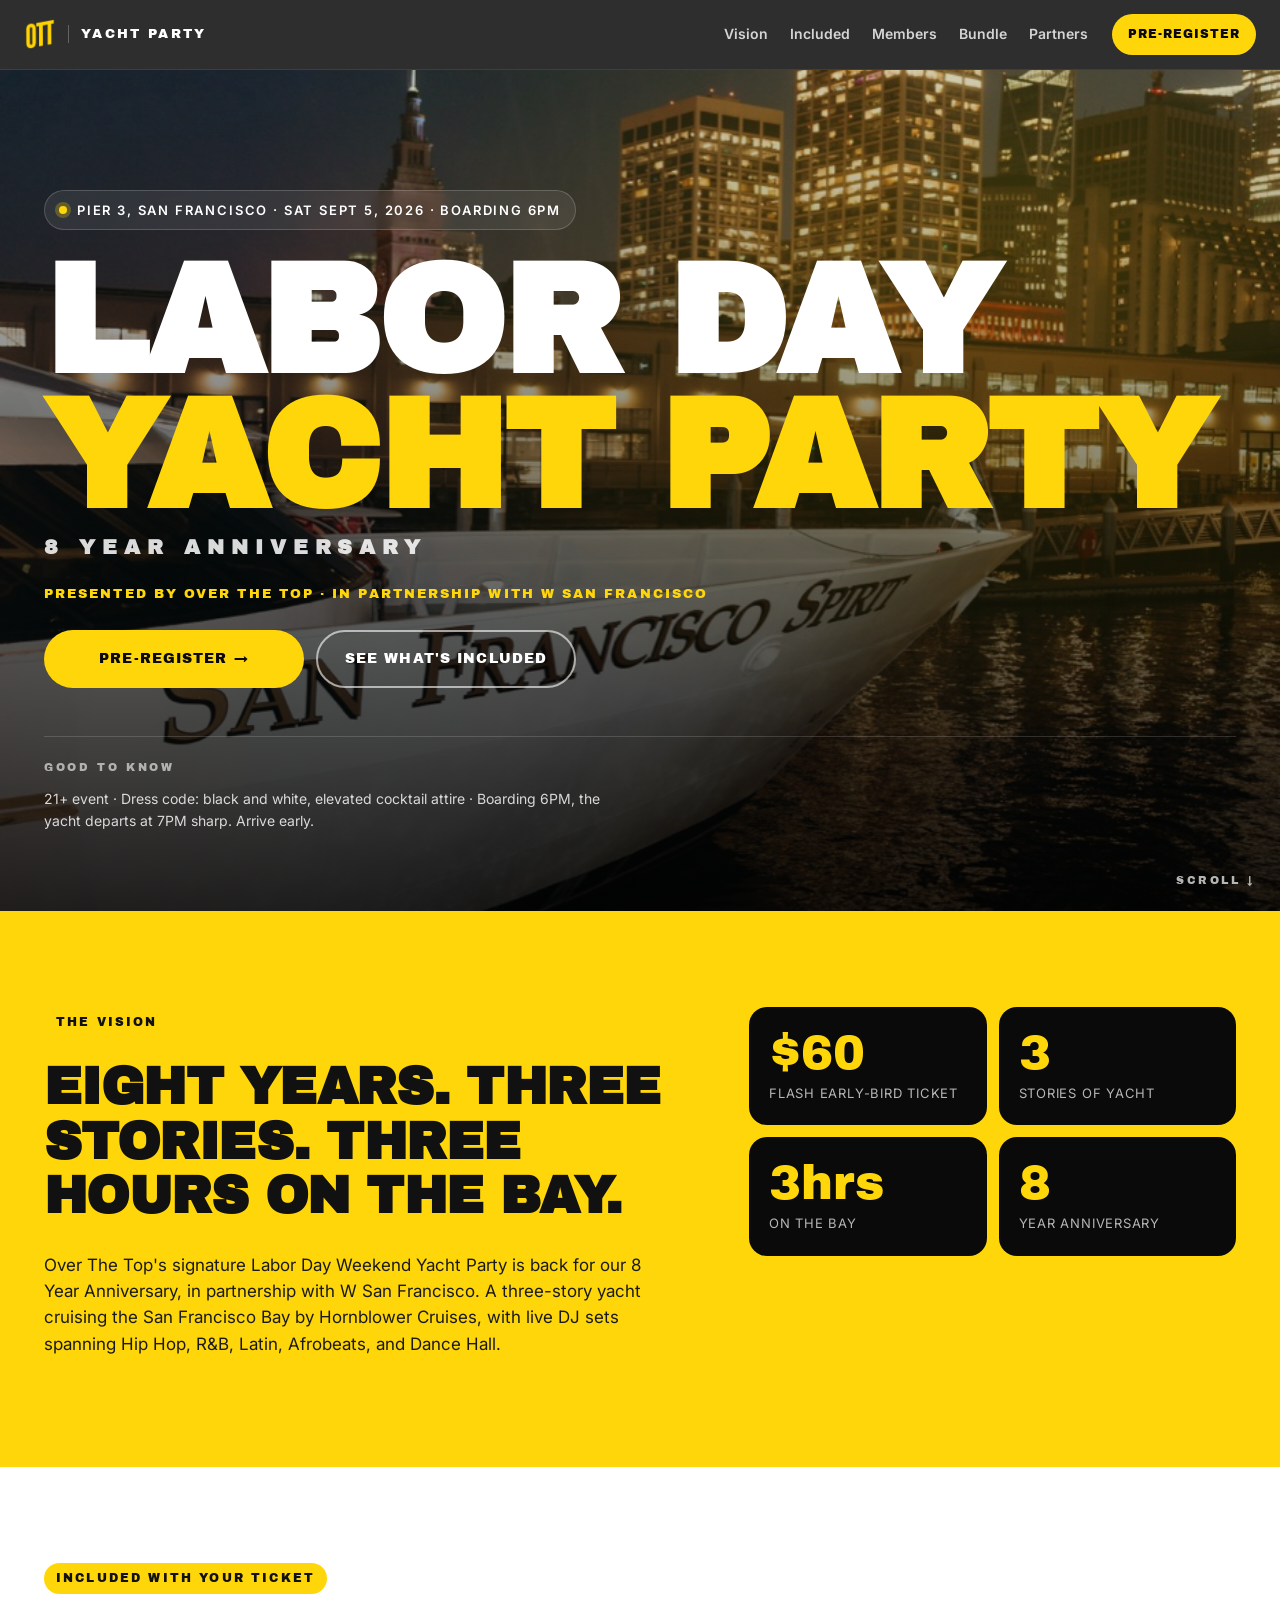
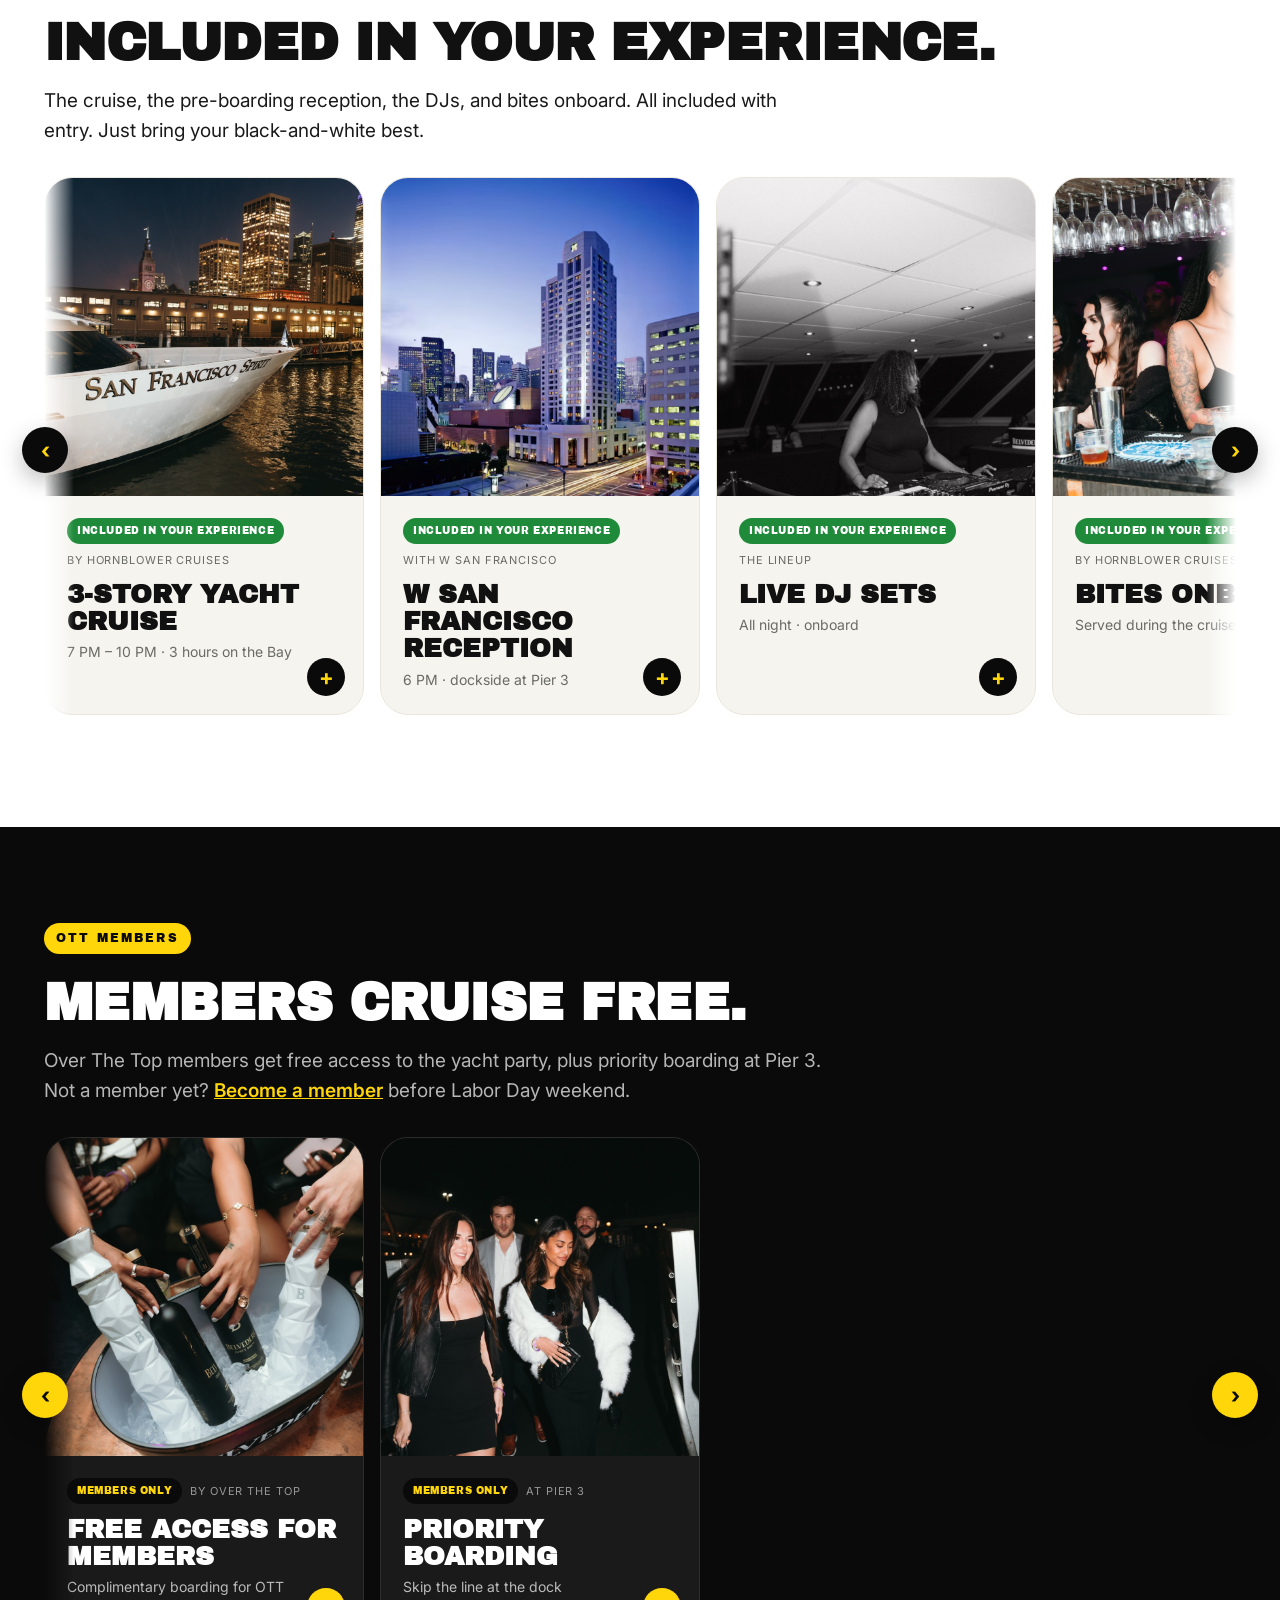
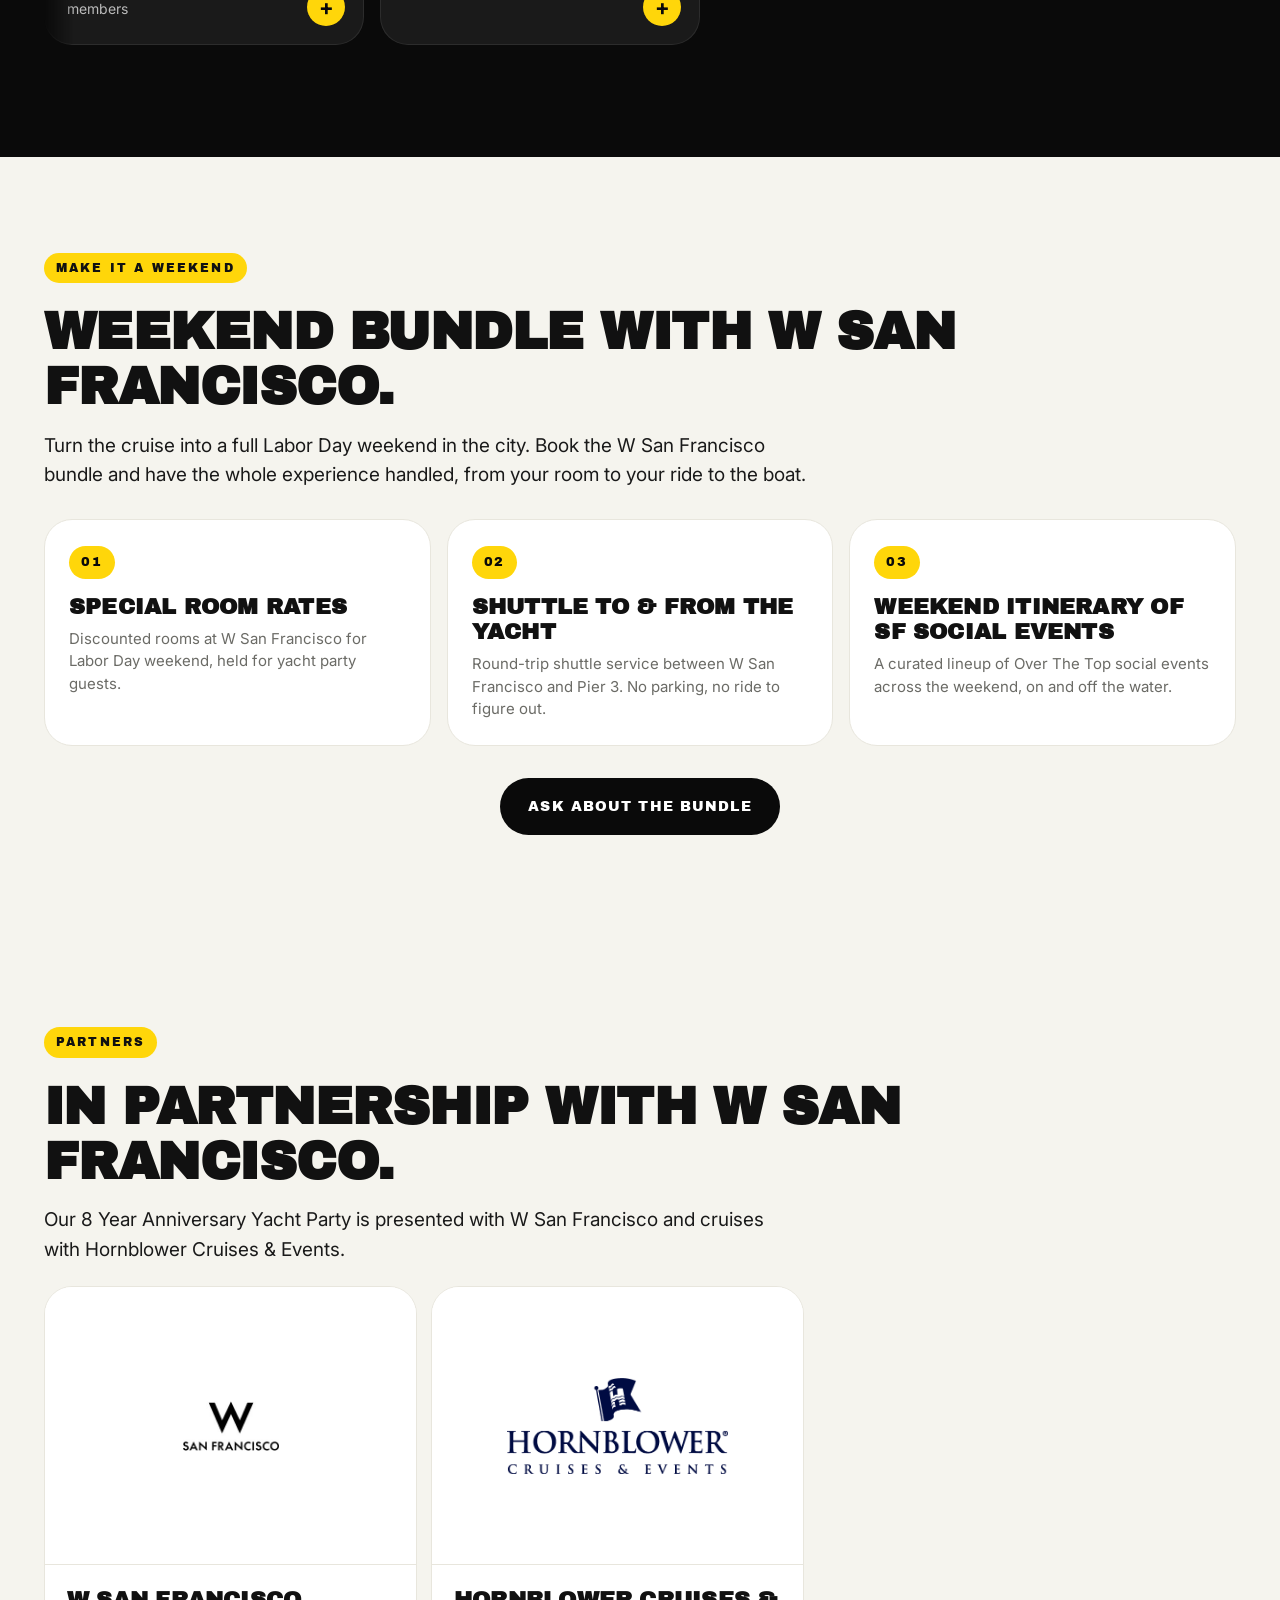
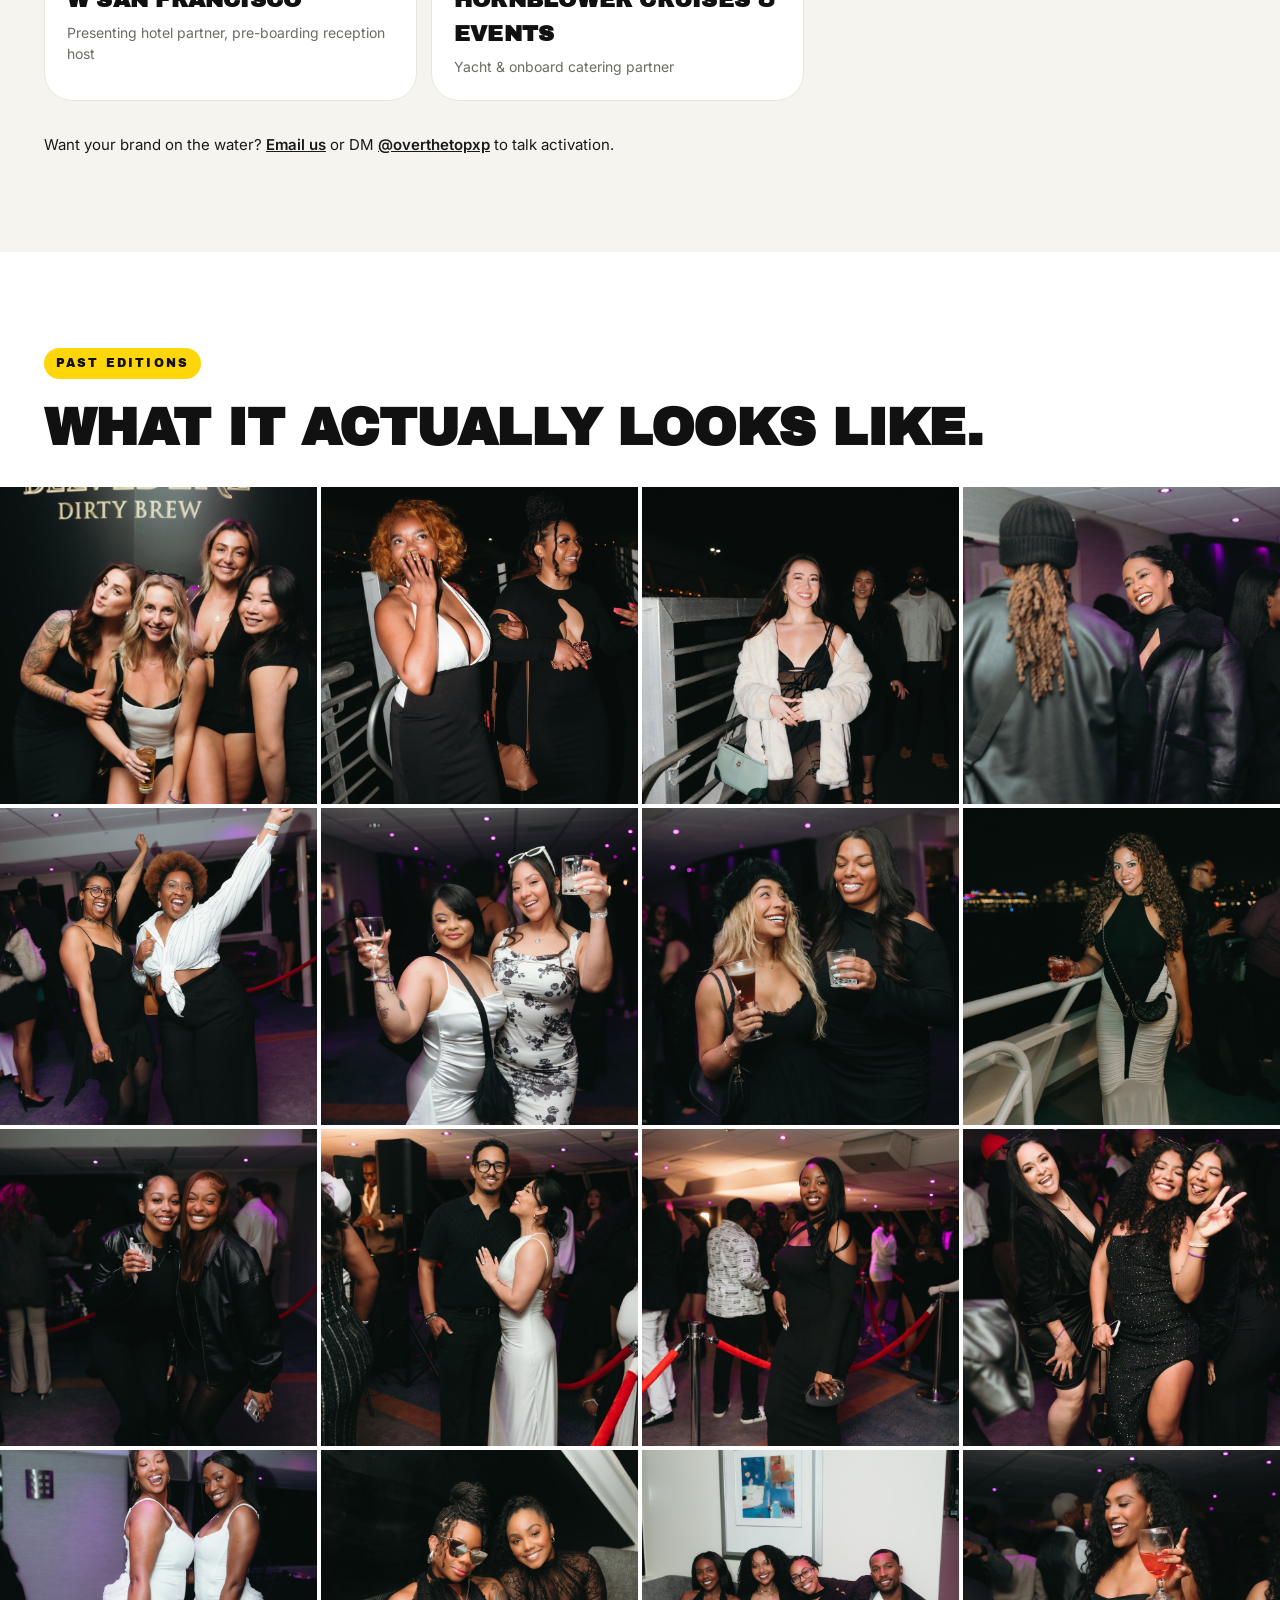
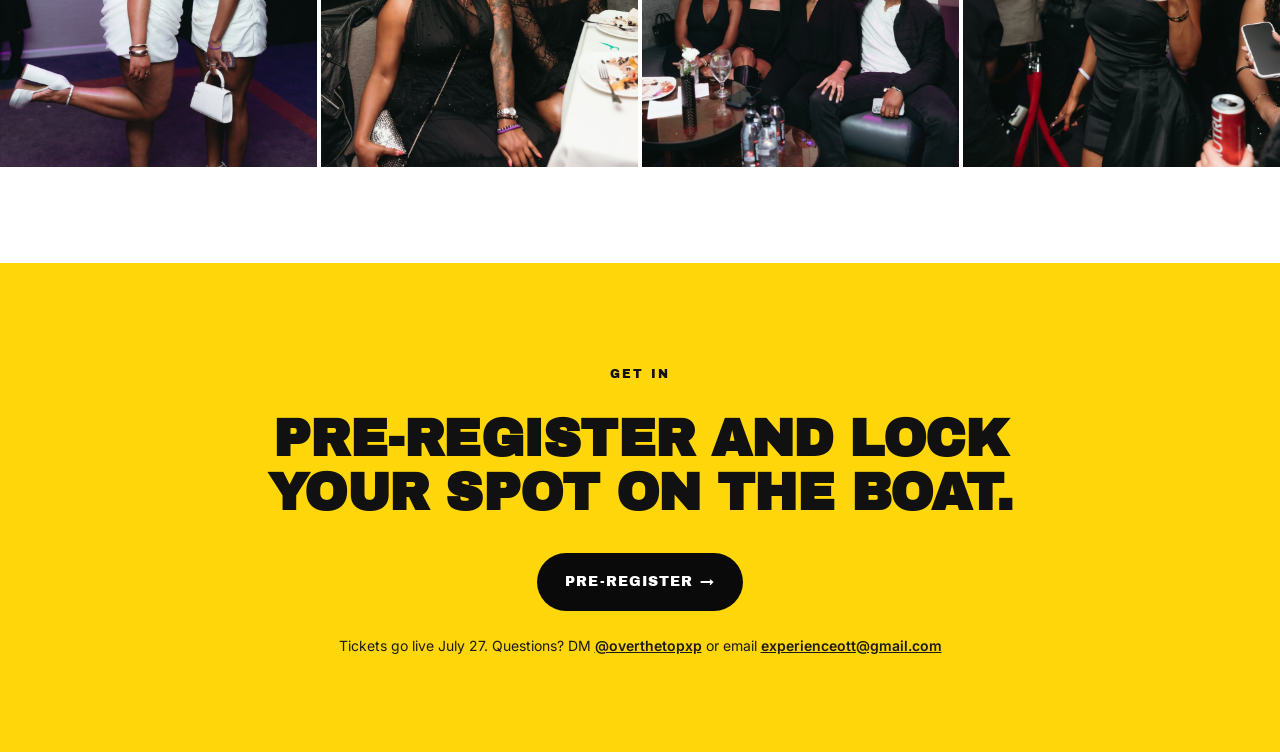
==== commit dac08c6e: "Move W San Francisco Reception to Included with W SF photo; hide Getting There" ====
--- a/index.html
+++ b/index.html
@@ -49,7 +49,6 @@
     <a href="#included">Included</a>
     <a href="#members">Members</a>
     <a href="#bundle">Bundle</a>
-    <a href="#venue">Getting There</a>
     <a href="#partners">Partners</a>
   </nav>
   <span class="rsvp-trigger rsvp-trigger--sm">
@@ -145,16 +144,16 @@
           </article>
 
           <article class="card card--rail" data-card>
-            <img class="card__img" src="images/pre-boarding-reception.jpg" alt="Pre-boarding reception at the dock" />
+            <img class="card__img" src="images/w-hotel.jpg" alt="W San Francisco reception" />
             <div class="card__body">
               <div class="card__access-row">
                 <span class="card__access card__access--free">Included in your experience</span>
                 <span class="card__attr">with W San Francisco</span>
               </div>
-              <h3 class="card__title">Pre-Boarding Reception</h3>
+              <h3 class="card__title">W San Francisco Reception</h3>
               <p class="card__sub">6 PM · dockside at Pier 3</p>
               <div class="card__expand">
-                <p>Arrive early for a pre-boarding reception at the dock with a DJ set, in partnership with W San Francisco, before the yacht departs at 7 PM.</p>
+                <p>Arrive early for a pre-boarding reception at the dock, hosted in partnership with W San Francisco, with a DJ set before the yacht departs at 7 PM.</p>
               </div>
               <button class="card__toggle" aria-label="Expand">+</button>
             </div>
@@ -240,22 +239,6 @@
               <p class="card__sub">Skip the line at the dock</p>
               <div class="card__expand">
                 <p>Members board first at Pier 3, ahead of general admission. Get onboard, grab your spot on deck, and settle in before the yacht fills up.</p>
-              </div>
-              <button class="card__toggle" aria-label="Expand">+</button>
-            </div>
-          </article>
-
-          <article class="card card--rail card--dark" data-card>
-            <img class="card__img" src="images/partner-w-sf.jpg" alt="W San Francisco pre-boarding reception" />
-            <div class="card__body">
-              <div class="card__access-row">
-                <span class="card__access card__access--vip">Members first</span>
-                <span class="card__attr">with W San Francisco</span>
-              </div>
-              <h3 class="card__title">W San Francisco Reception</h3>
-              <p class="card__sub">Dockside before boarding</p>
-              <div class="card__expand">
-                <p>The pre-boarding reception is hosted in partnership with W San Francisco. Members get first access to the dockside set before the cruise departs.</p>
               </div>
               <button class="card__toggle" aria-label="Expand">+</button>
             </div>
@@ -323,7 +306,7 @@
 </section>
 
 <!-- VENUE / GETTING THERE -->
-<section class="band band--cream" id="venue">
+<section class="band band--cream" id="venue" hidden>
   <div class="container">
     <span class="kicker">Getting there</span>
     <h2 class="h2">Pier 3, The Embarcadero.</h2>
--- a/styles.css
+++ b/styles.css
@@ -641,8 +641,13 @@
 .rail__track > .card--rail {
   flex: 0 0 320px;
   scroll-snap-align: start;
-  align-self: flex-start;
-}
+  align-self: stretch;
+  display: flex;
+  flex-direction: column;
+}
+/* Keep the photo bucket a fixed 1:1 square; let the body absorb extra height */
+.rail__track > .card--rail .card__img { flex: 0 0 auto; }
+.rail__track > .card--rail .card__body { flex: 1 1 auto; }
 @media (max-width: 720px) {
   .rail__track > .card--rail { flex: 0 0 260px; }
 }
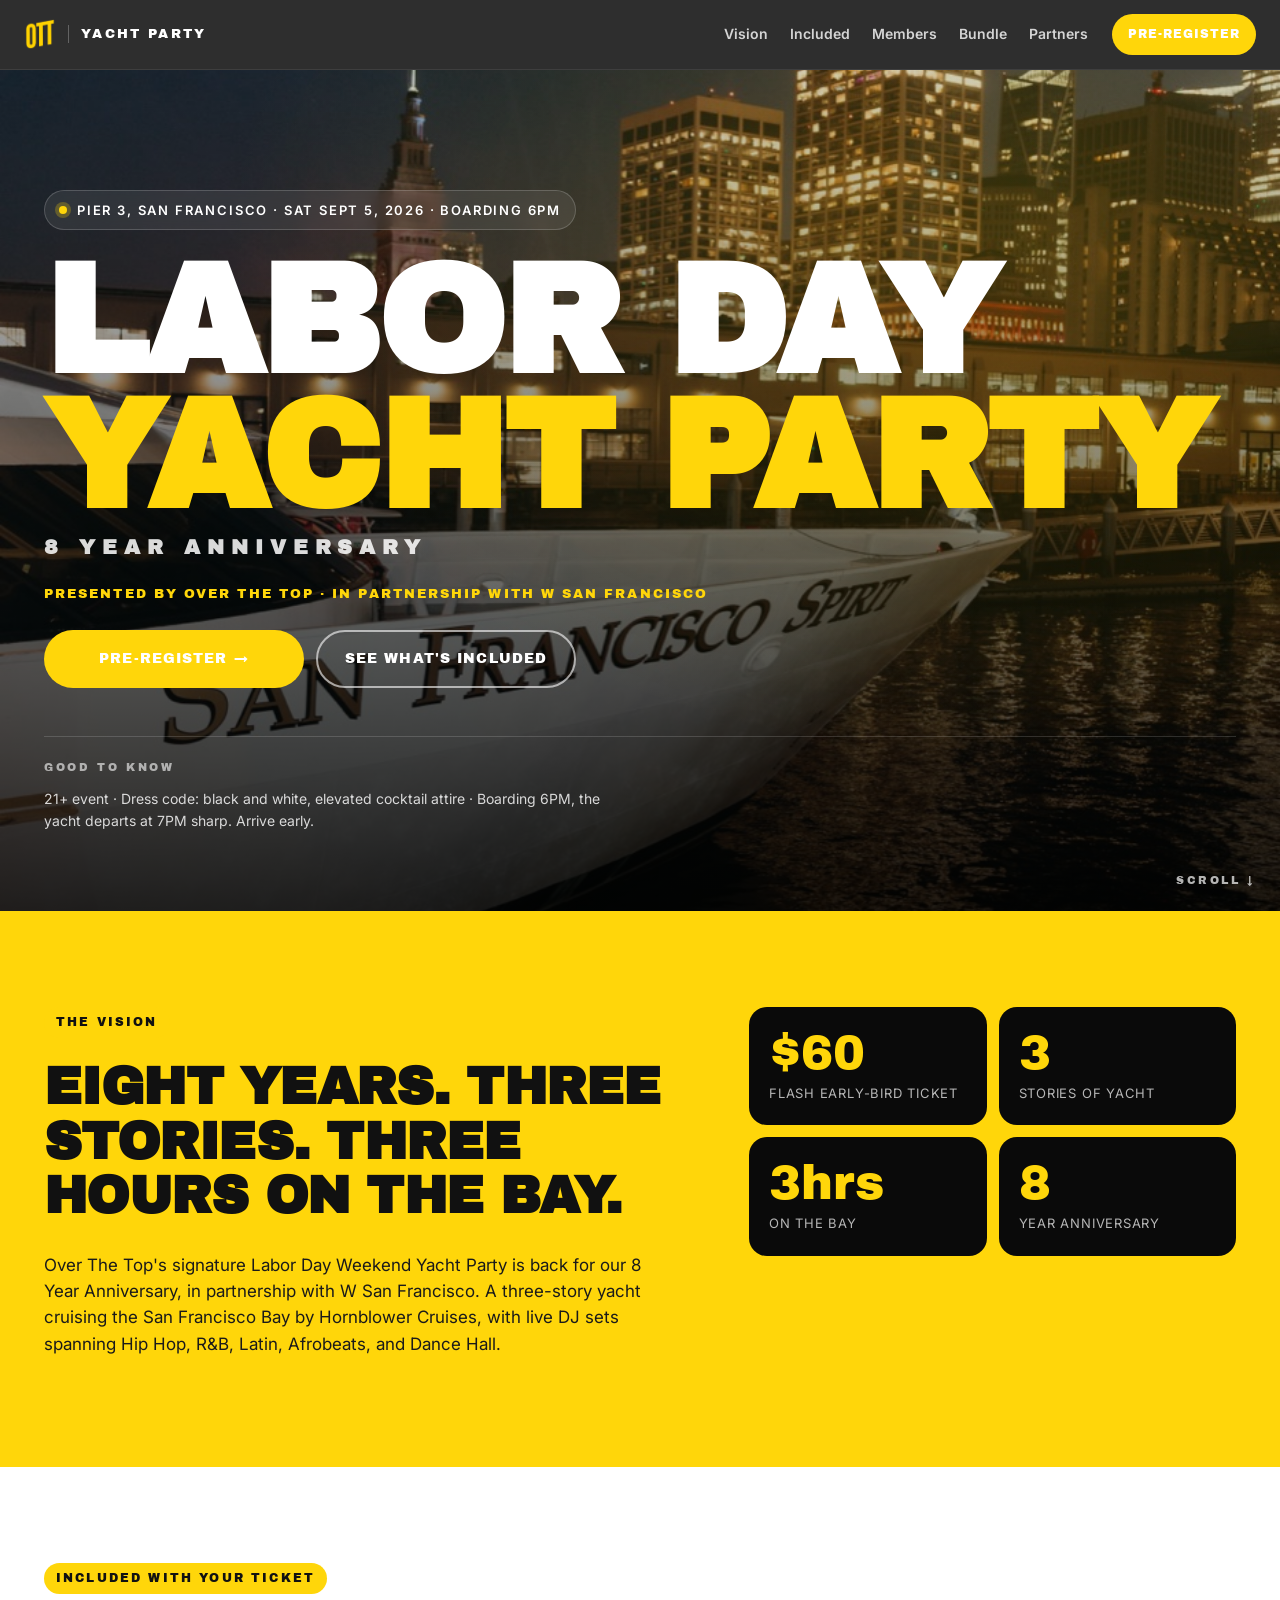
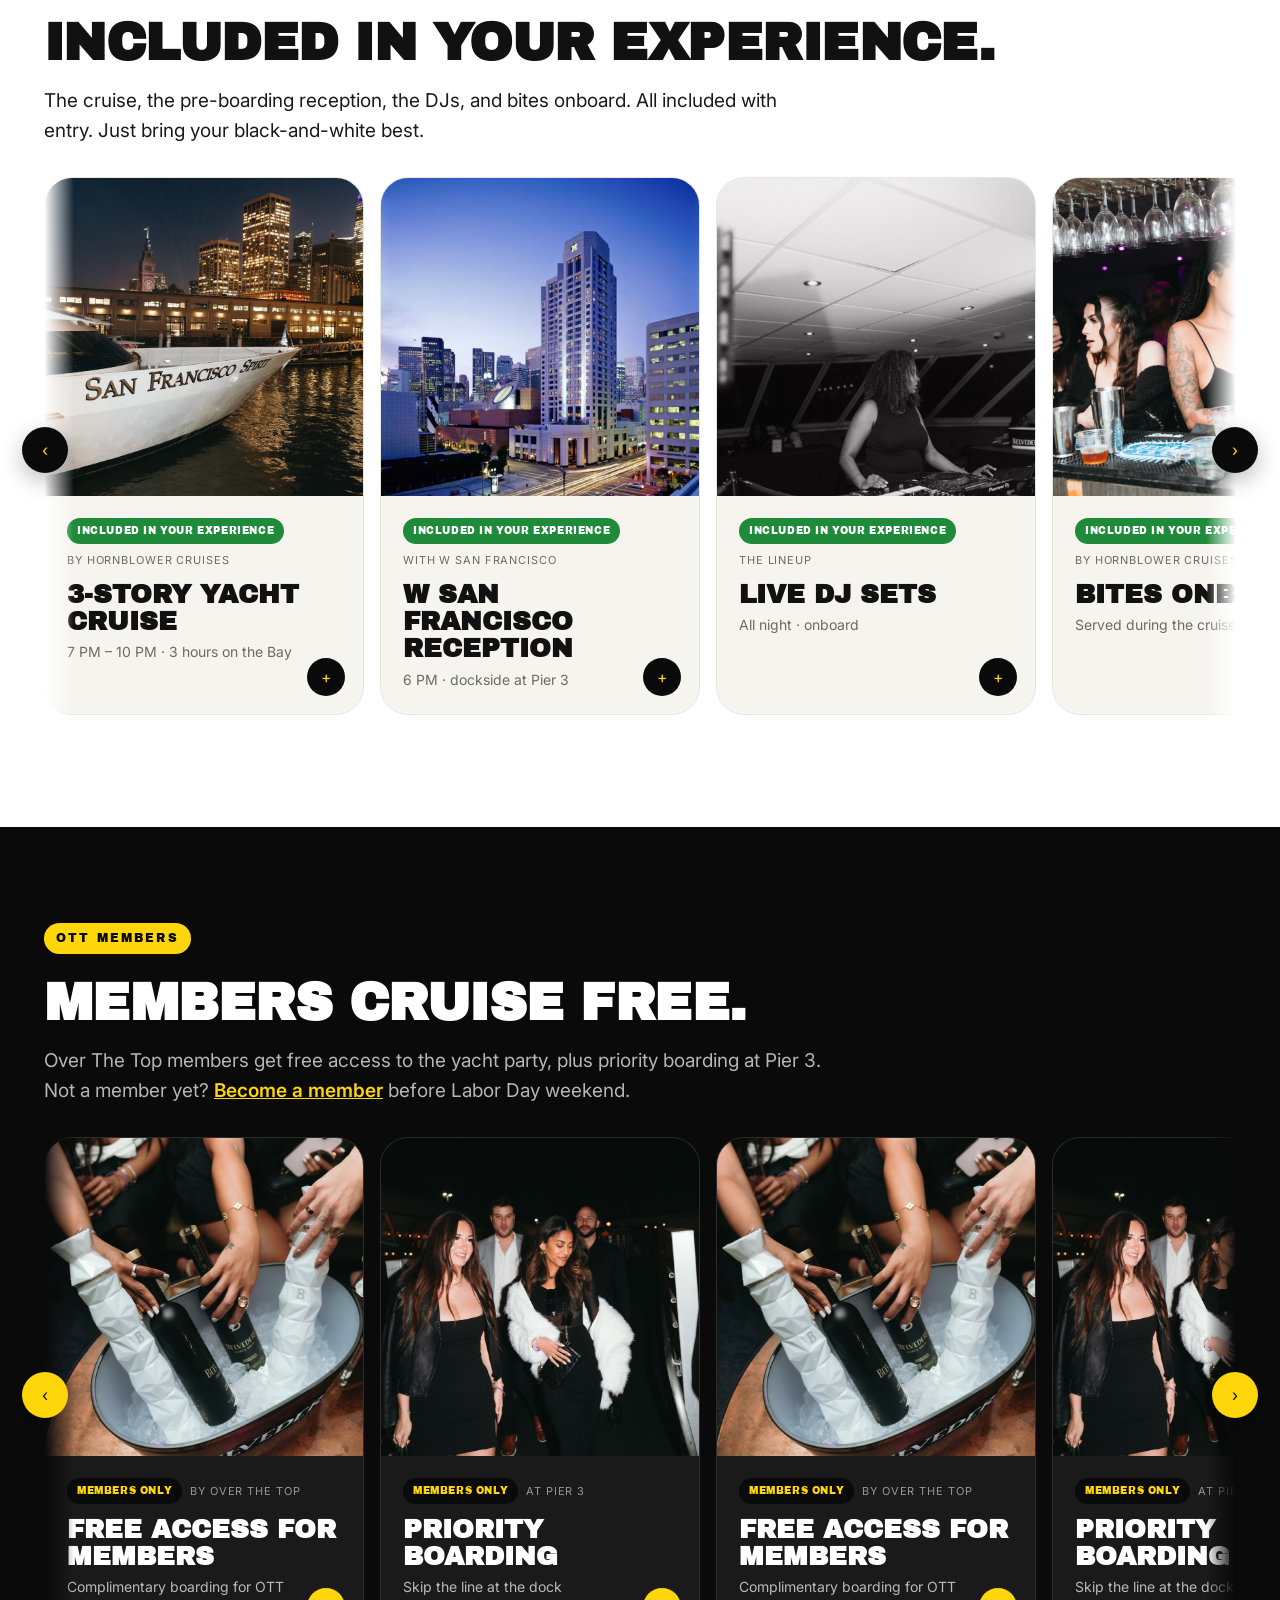
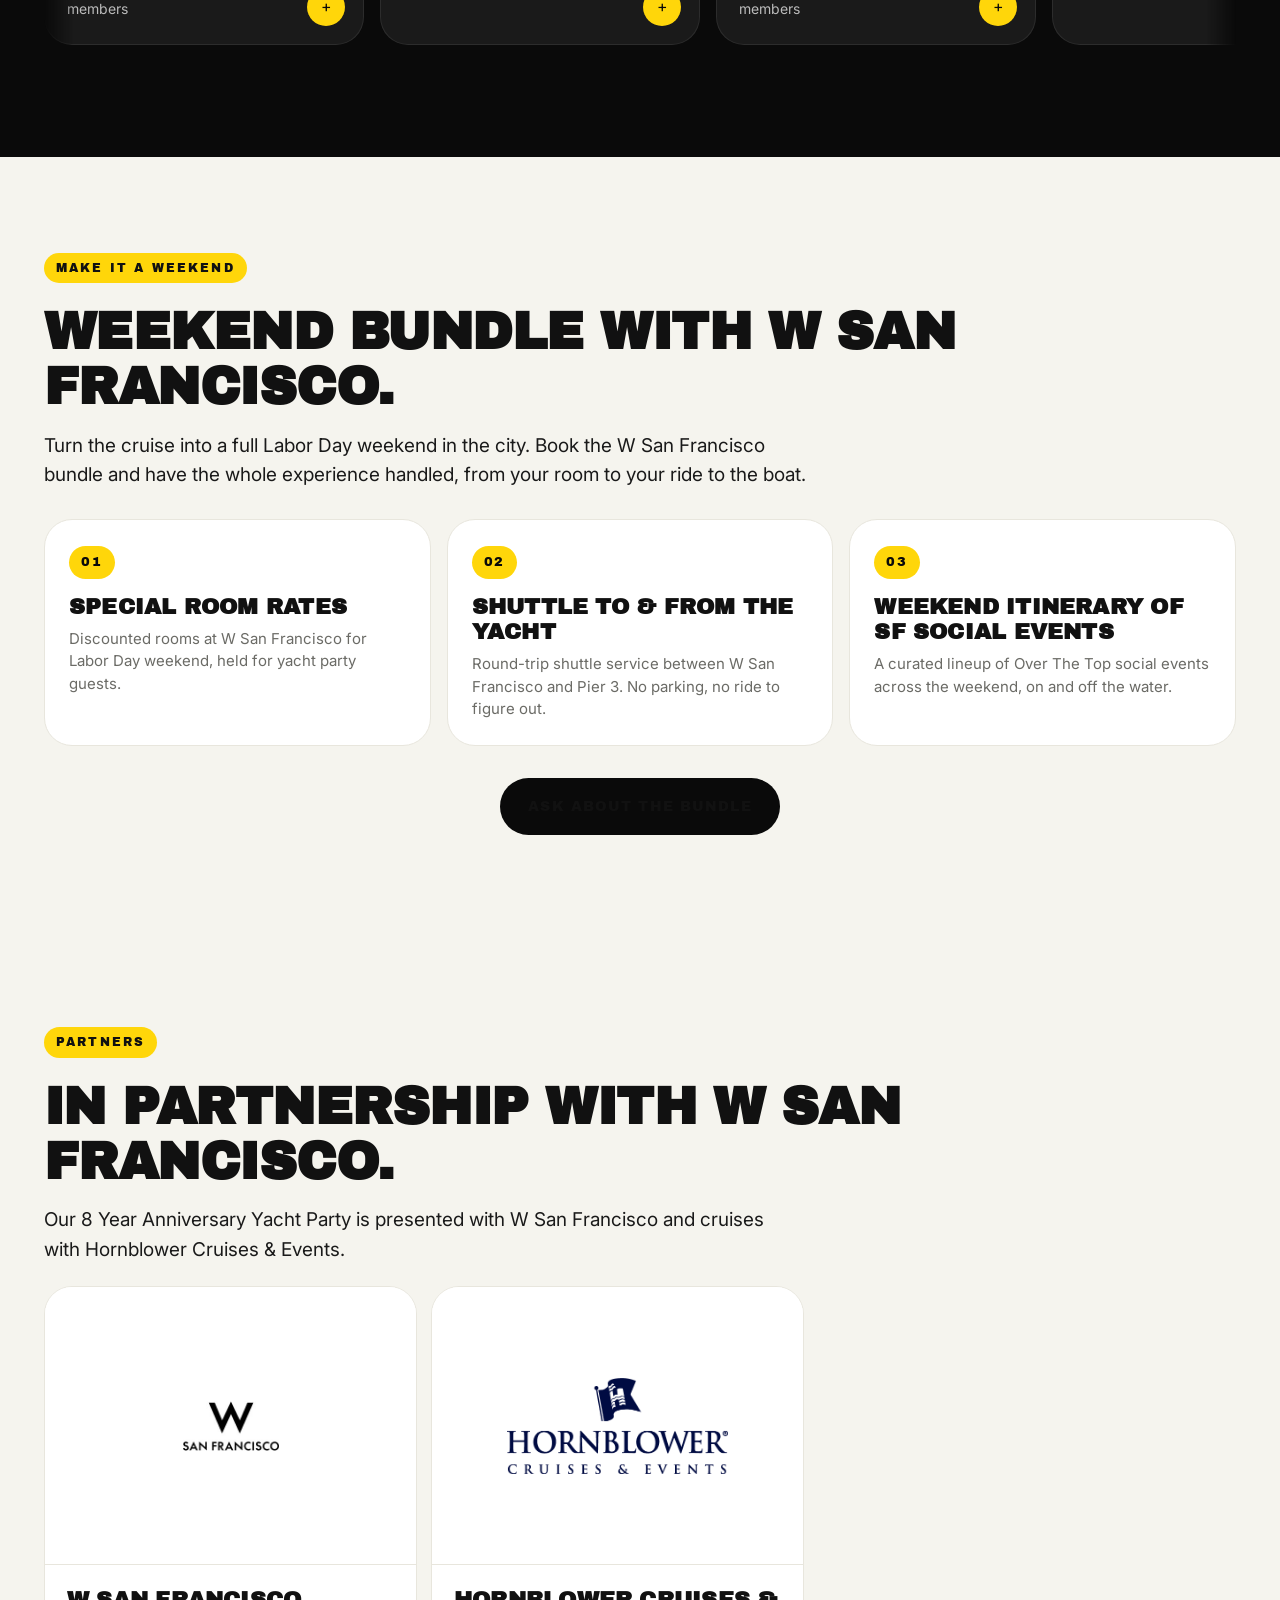
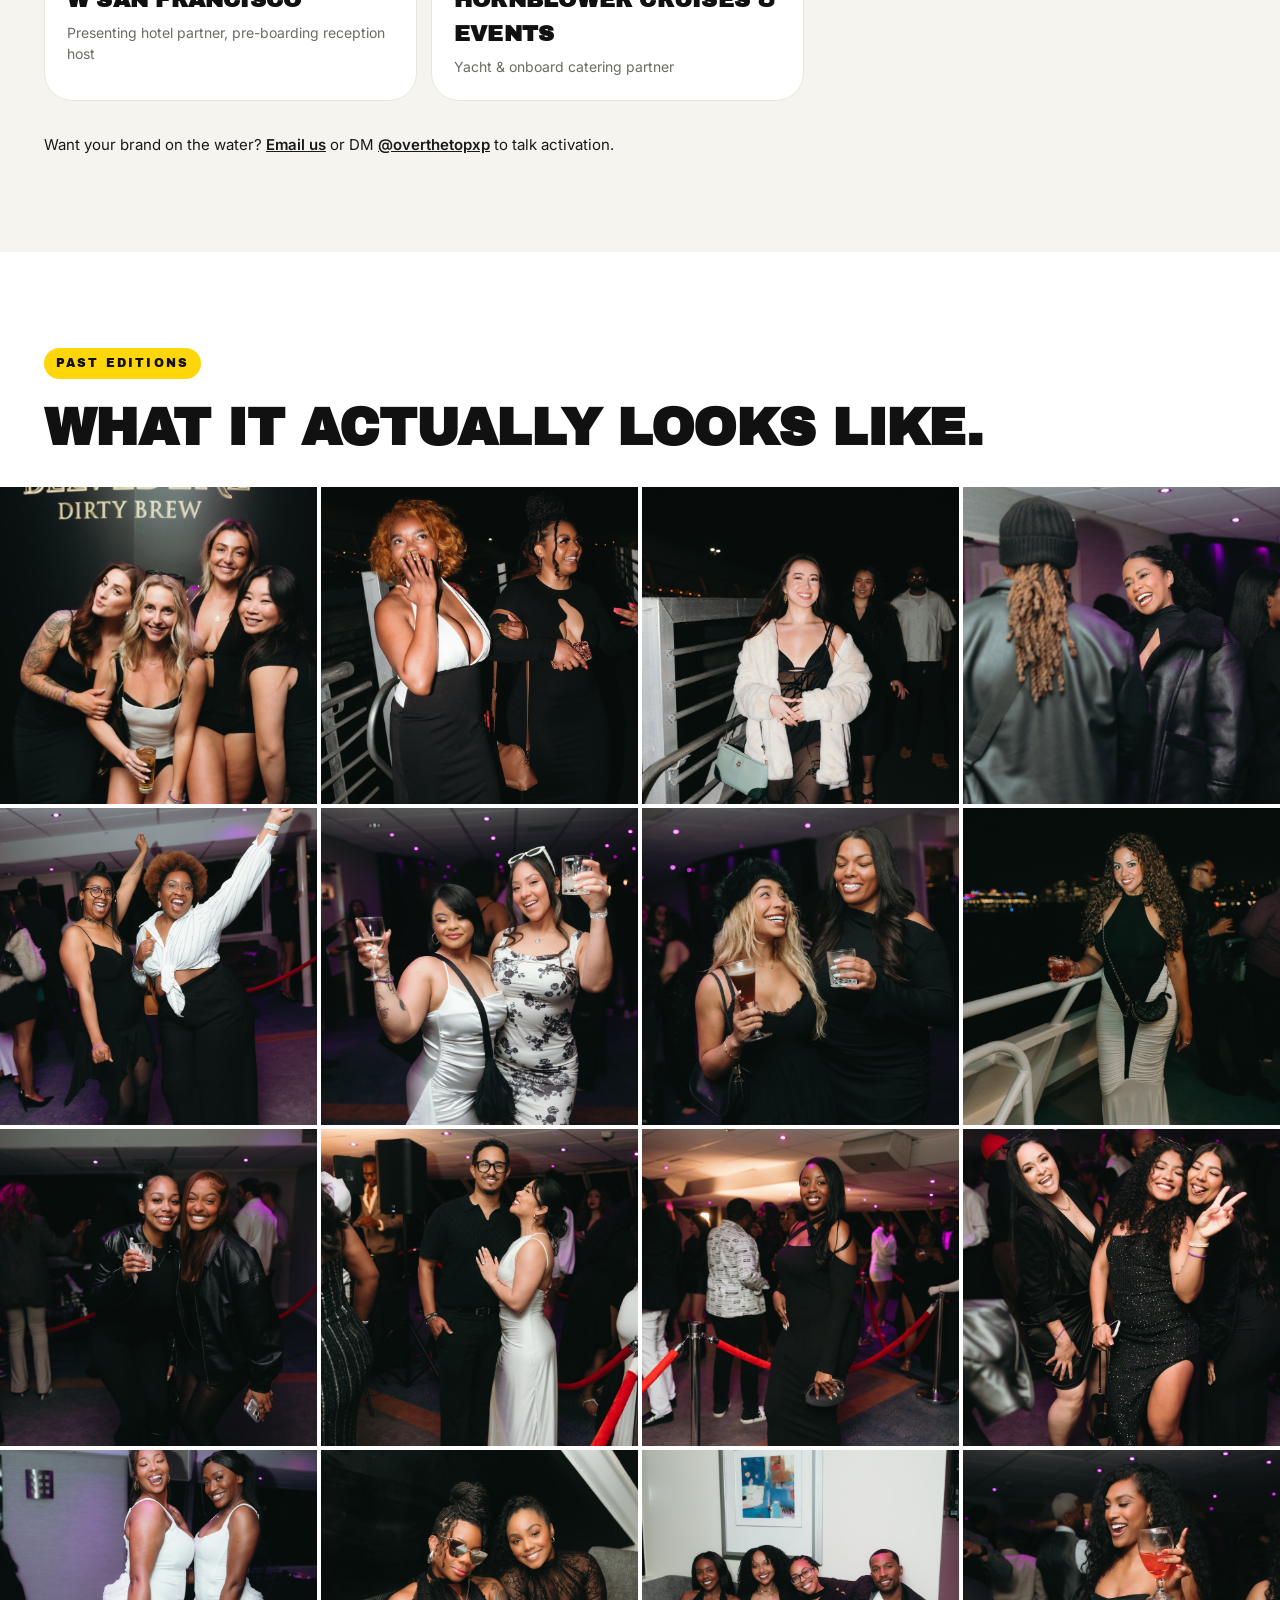
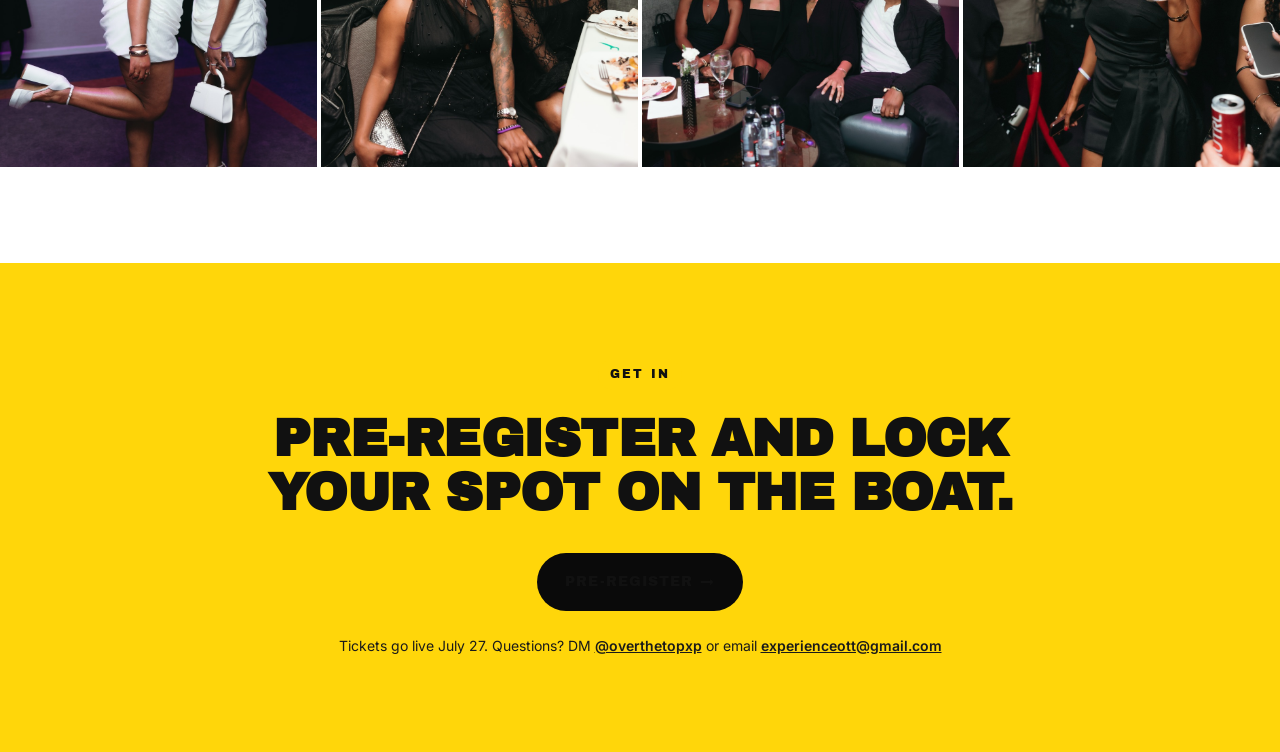
==== commit d97c1a60: "Namespace all classes with ott- prefix to avoid Webflow collisions" ====
--- a/index.html
+++ b/index.html
@@ -37,284 +37,285 @@
 <!-- End Meta Pixel Code -->
 </head>
 <body>
-
-<header class="nav">
-  <a href="#top" class="nav__brand">
-    <img class="brand-mark" src="logos/ott.png" alt="Over The Top" />
-    <span class="brand-divider"></span>
-    <span class="brand-event">YACHT PARTY</span>
+<div class="ott-page">
+
+<header class="ott-nav">
+  <a href="#top" class="ott-nav__brand">
+    <img class="ott-brand-mark" src="logos/ott.png" alt="Over The Top" />
+    <span class="ott-brand-divider"></span>
+    <span class="ott-brand-event">YACHT PARTY</span>
   </a>
-  <nav class="nav__links">
+  <nav class="ott-nav__links">
     <a href="#vision">Vision</a>
     <a href="#included">Included</a>
     <a href="#members">Members</a>
     <a href="#bundle">Bundle</a>
     <a href="#partners">Partners</a>
   </nav>
-  <span class="rsvp-trigger rsvp-trigger--sm">
-    <a class="btn btn--small btn--yellow" href="#register" tabindex="-1" aria-hidden="true">Pre-Register</a>
-    <iframe class="rsvp-trigger__frame" title="Pre-Register"
+  <span class="ott-rsvp-trigger ott-rsvp-trigger--sm">
+    <a class="ott-btn ott-btn--small ott-btn--yellow" href="#register" tabindex="-1" aria-hidden="true">Pre-Register</a>
+    <iframe class="ott-rsvp-trigger__frame" title="Pre-Register"
             src="https://sweatpals.com/embed/labor-day-anniversary-yacht-party/buy-ticket?priceTierId=adfccf0c-cd2b-48c7-b221-29652d69948b&size=md&colorHex=FFD60A&fontFamily=Inter&buttonText=Pre-Register&loader=false"></iframe>
   </span>
 </header>
 
 <!-- HERO -->
-<section class="hero" id="top">
-  <img class="hero__bg" src="images/hero.jpg" alt="Over The Top Labor Day Yacht Party on San Francisco Bay" />
-  <div class="hero__overlay"></div>
-  <div class="hero__content">
-    <div class="hero__eyebrow">
-      <span class="dot"></span> Pier 3, San Francisco · Sat Sept 5, 2026 · Boarding 6PM
-    </div>
-    <h1 class="hero__title">
-      <span class="line">LABOR DAY</span>
-      <span class="line line--yellow">YACHT PARTY</span>
-      <span class="line line--small">8 YEAR ANNIVERSARY</span>
+<section class="ott-hero" id="top">
+  <img class="ott-hero__bg" src="images/hero.jpg" alt="Over The Top Labor Day Yacht Party on San Francisco Bay" />
+  <div class="ott-hero__overlay"></div>
+  <div class="ott-hero__content">
+    <div class="ott-hero__eyebrow">
+      <span class="ott-dot"></span> Pier 3, San Francisco · Sat Sept 5, 2026 · Boarding 6PM
+    </div>
+    <h1 class="ott-hero__title">
+      <span class="ott-line">LABOR DAY</span>
+      <span class="ott-line ott-line--yellow">YACHT PARTY</span>
+      <span class="ott-line ott-line--small">8 YEAR ANNIVERSARY</span>
     </h1>
     <p style="font-family:var(--display); font-size:13px; letter-spacing:.16em; text-transform:uppercase; color:var(--yellow); margin:0 0 26px;">Presented by Over The Top · In partnership with W San Francisco</p>
-    <div class="hero__ctas">
-      <span class="rsvp-trigger rsvp-trigger--lg">
-        <a class="btn btn--yellow btn--lg" href="#register" tabindex="-1" aria-hidden="true">Pre-Register →</a>
-        <iframe class="rsvp-trigger__frame" title="Pre-Register"
+    <div class="ott-hero__ctas">
+      <span class="ott-rsvp-trigger ott-rsvp-trigger--lg">
+        <a class="ott-btn ott-btn--yellow ott-btn--lg" href="#register" tabindex="-1" aria-hidden="true">Pre-Register →</a>
+        <iframe class="ott-rsvp-trigger__frame" title="Pre-Register"
                 src="https://sweatpals.com/embed/labor-day-anniversary-yacht-party/buy-ticket?priceTierId=adfccf0c-cd2b-48c7-b221-29652d69948b&size=lg&colorHex=FFD60A&fontFamily=Inter&buttonText=Pre-Register&loader=false"></iframe>
       </span>
-      <a class="btn btn--ghost btn--lg" href="#included">See what's included</a>
-    </div>
-    <div class="hero__partners">
-      <span class="hero__partners-label">Good to know</span>
+      <a class="ott-btn ott-btn--ghost ott-btn--lg" href="#included">See what's included</a>
+    </div>
+    <div class="ott-hero__partners">
+      <span class="ott-hero__partners-label">Good to know</span>
       <p style="font-size:14px; color:rgba(255,255,255,.82); margin:0; max-width:580px;">
         21+ event · Dress code: black and white, elevated cocktail attire · Boarding 6PM, the yacht departs at 7PM sharp. Arrive early.
       </p>
     </div>
   </div>
-  <div class="hero__scroll">scroll ↓</div>
+  <div class="ott-hero__scroll">scroll ↓</div>
 </section>
 
 <!-- VISION + STATS -->
-<section class="band band--yellow" id="vision">
-  <div class="container">
-    <div class="vision__grid">
-      <div class="vision__copy">
-        <span class="kicker">The vision</span>
-        <h2 class="h2">Eight years. Three stories. Three hours on the Bay.</h2>
+<section class="ott-band ott-band--yellow" id="vision">
+  <div class="ott-container">
+    <div class="ott-vision__grid">
+      <div class="ott-vision__copy">
+        <span class="ott-kicker">The vision</span>
+        <h2 class="ott-h2">Eight years. Three stories. Three hours on the Bay.</h2>
         <p>
           Over The Top's signature Labor Day Weekend Yacht Party is back for our 8 Year Anniversary, in
           partnership with W San Francisco. A three-story yacht cruising the San Francisco Bay by Hornblower
           Cruises, with live DJ sets spanning Hip Hop, R&amp;B, Latin, Afrobeats, and Dance Hall.
         </p>
       </div>
-      <div class="vision__stats">
-        <div class="stat"><div class="stat__num">$60</div><div class="stat__label">FLASH early-bird ticket</div></div>
-        <div class="stat"><div class="stat__num">3</div><div class="stat__label">Stories of yacht</div></div>
-        <div class="stat"><div class="stat__num">3hrs</div><div class="stat__label">On the Bay</div></div>
-        <div class="stat"><div class="stat__num">8</div><div class="stat__label">Year anniversary</div></div>
+      <div class="ott-vision__stats">
+        <div class="ott-stat"><div class="ott-stat__num">$60</div><div class="ott-stat__label">FLASH early-bird ticket</div></div>
+        <div class="ott-stat"><div class="ott-stat__num">3</div><div class="ott-stat__label">Stories of yacht</div></div>
+        <div class="ott-stat"><div class="ott-stat__num">3hrs</div><div class="ott-stat__label">On the Bay</div></div>
+        <div class="ott-stat"><div class="ott-stat__num">8</div><div class="ott-stat__label">Year anniversary</div></div>
       </div>
     </div>
   </div>
 </section>
 
 <!-- WHAT'S INCLUDED WITH YOUR TICKET -->
-<section class="band" id="included">
-  <div class="container">
-    <span class="kicker">Included with your ticket</span>
-    <h2 class="h2">Included in your experience.</h2>
-    <p class="lede" style="margin:-12px 0 24px; max-width:780px;">
+<section class="ott-band" id="included">
+  <div class="ott-container">
+    <span class="ott-kicker">Included with your ticket</span>
+    <h2 class="ott-h2">Included in your experience.</h2>
+    <p class="ott-lede" style="margin:-12px 0 24px; max-width:780px;">
       The cruise, the pre-boarding reception, the DJs, and bites onboard. All included with entry. Just bring your black-and-white best.
     </p>
 
-    <div class="rail" data-rail>
-      <button class="rail__nav rail__nav--prev" type="button" aria-label="Previous">‹</button>
-      <div class="rail__viewport">
-        <div class="rail__track">
-
-          <article class="card card--rail" data-card>
-            <img class="card__img" src="images/yacht-cruise.jpg" alt="Three-story yacht on San Francisco Bay" />
-            <div class="card__body">
-              <div class="card__access-row">
-                <span class="card__access card__access--free">Included in your experience</span>
-                <span class="card__attr">by Hornblower Cruises</span>
-              </div>
-              <h3 class="card__title">3-Story Yacht Cruise</h3>
-              <p class="card__sub">7 PM &ndash; 10 PM · 3 hours on the Bay</p>
-              <div class="card__expand">
+    <div class="ott-rail" data-rail>
+      <button class="ott-rail__nav ott-rail__nav--prev" type="button" aria-label="Previous">‹</button>
+      <div class="ott-rail__viewport">
+        <div class="ott-rail__track">
+
+          <article class="ott-card ott-card--rail" data-card>
+            <img class="ott-card__img" src="images/yacht-cruise.jpg" alt="Three-story yacht on San Francisco Bay" />
+            <div class="ott-card__body">
+              <div class="ott-card__access-row">
+                <span class="ott-card__access ott-card__access--free">Included in your experience</span>
+                <span class="ott-card__attr">by Hornblower Cruises</span>
+              </div>
+              <h3 class="ott-card__title">3-Story Yacht Cruise</h3>
+              <p class="ott-card__sub">7 PM &ndash; 10 PM · 3 hours on the Bay</p>
+              <div class="ott-card__expand">
                 <p>Three stories of yacht cruising the San Francisco Bay for three hours, provided by Hornblower Cruises. Skyline views, open decks, and the water at golden hour.</p>
               </div>
-              <button class="card__toggle" aria-label="Expand">+</button>
-            </div>
-          </article>
-
-          <article class="card card--rail" data-card>
-            <img class="card__img" src="images/w-hotel.jpg" alt="W San Francisco reception" />
-            <div class="card__body">
-              <div class="card__access-row">
-                <span class="card__access card__access--free">Included in your experience</span>
-                <span class="card__attr">with W San Francisco</span>
-              </div>
-              <h3 class="card__title">W San Francisco Reception</h3>
-              <p class="card__sub">6 PM · dockside at Pier 3</p>
-              <div class="card__expand">
+              <button class="ott-card__toggle" aria-label="Expand">+</button>
+            </div>
+          </article>
+
+          <article class="ott-card ott-card--rail" data-card>
+            <img class="ott-card__img" src="images/w-hotel.jpg" alt="W San Francisco reception" />
+            <div class="ott-card__body">
+              <div class="ott-card__access-row">
+                <span class="ott-card__access ott-card__access--free">Included in your experience</span>
+                <span class="ott-card__attr">with W San Francisco</span>
+              </div>
+              <h3 class="ott-card__title">W San Francisco Reception</h3>
+              <p class="ott-card__sub">6 PM · dockside at Pier 3</p>
+              <div class="ott-card__expand">
                 <p>Arrive early for a pre-boarding reception at the dock, hosted in partnership with W San Francisco, with a DJ set before the yacht departs at 7 PM.</p>
               </div>
-              <button class="card__toggle" aria-label="Expand">+</button>
-            </div>
-          </article>
-
-          <article class="card card--rail" data-card>
-            <img class="card__img" src="images/live-dj-sets.jpg" alt="Live DJ set onboard" />
-            <div class="card__body">
-              <div class="card__access-row">
-                <span class="card__access card__access--free">Included in your experience</span>
-                <span class="card__attr">the lineup</span>
-              </div>
-              <h3 class="card__title">Live DJ Sets</h3>
-              <p class="card__sub">All night · onboard</p>
-              <div class="card__expand">
+              <button class="ott-card__toggle" aria-label="Expand">+</button>
+            </div>
+          </article>
+
+          <article class="ott-card ott-card--rail" data-card>
+            <img class="ott-card__img" src="images/live-dj-sets.jpg" alt="Live DJ set onboard" />
+            <div class="ott-card__body">
+              <div class="ott-card__access-row">
+                <span class="ott-card__access ott-card__access--free">Included in your experience</span>
+                <span class="ott-card__attr">the lineup</span>
+              </div>
+              <h3 class="ott-card__title">Live DJ Sets</h3>
+              <p class="ott-card__sub">All night · onboard</p>
+              <div class="ott-card__expand">
                 <p>Live DJs onboard all night across Hip Hop, R&amp;B, Latin, Afrobeats, and Dance Hall. Something for everyone on the water.</p>
               </div>
-              <button class="card__toggle" aria-label="Expand">+</button>
-            </div>
-          </article>
-
-          <article class="card card--rail" data-card>
-            <img class="card__img" src="images/bites-onboard.jpg" alt="Bites served onboard" />
-            <div class="card__body">
-              <div class="card__access-row">
-                <span class="card__access card__access--free">Included in your experience</span>
-                <span class="card__attr">by Hornblower Cruises</span>
-              </div>
-              <h3 class="card__title">Bites Onboard</h3>
-              <p class="card__sub">Served during the cruise</p>
-              <div class="card__expand">
+              <button class="ott-card__toggle" aria-label="Expand">+</button>
+            </div>
+          </article>
+
+          <article class="ott-card ott-card--rail" data-card>
+            <img class="ott-card__img" src="images/bites-onboard.jpg" alt="Bites served onboard" />
+            <div class="ott-card__body">
+              <div class="ott-card__access-row">
+                <span class="ott-card__access ott-card__access--free">Included in your experience</span>
+                <span class="ott-card__attr">by Hornblower Cruises</span>
+              </div>
+              <h3 class="ott-card__title">Bites Onboard</h3>
+              <p class="ott-card__sub">Served during the cruise</p>
+              <div class="ott-card__expand">
                 <p>Bites provided onboard by Hornblower Cruises throughout the cruise. A full cash bar is also available onboard, 21+.</p>
               </div>
-              <button class="card__toggle" aria-label="Expand">+</button>
+              <button class="ott-card__toggle" aria-label="Expand">+</button>
             </div>
           </article>
 
         </div>
       </div>
-      <button class="rail__nav rail__nav--next" type="button" aria-label="Next">›</button>
+      <button class="ott-rail__nav ott-rail__nav--next" type="button" aria-label="Next">›</button>
     </div>
   </div>
 </section>
 
 <!-- MEMBERS -->
-<section class="band band--dark" id="members">
-  <div class="container">
-    <span class="kicker kicker--yellow">OTT Members</span>
-    <h2 class="h2 h2--light">Members cruise free.</h2>
-    <p class="lede" style="color:rgba(255,255,255,.7); margin:-12px 0 24px; max-width:780px;">
+<section class="ott-band ott-band--dark" id="members">
+  <div class="ott-container">
+    <span class="ott-kicker ott-kicker--yellow">OTT Members</span>
+    <h2 class="ott-h2 ott-h2--light">Members cruise free.</h2>
+    <p class="ott-lede" style="color:rgba(255,255,255,.7); margin:-12px 0 24px; max-width:780px;">
       Over The Top members get free access to the yacht party, plus priority boarding at Pier 3. Not a member yet? <a href="https://www.overthetopxp.com/membership" target="_blank" rel="noopener" style="color:var(--yellow); font-weight:600; text-decoration:underline;">Become a member</a> before Labor Day weekend.
     </p>
 
-    <div class="rail" data-rail>
-      <button class="rail__nav rail__nav--prev" type="button" aria-label="Previous">‹</button>
-      <div class="rail__viewport">
-        <div class="rail__track">
-
-          <article class="card card--rail card--dark" data-card>
-            <img class="card__img" src="images/members-access.jpg" alt="OTT members onboard" />
-            <div class="card__body">
-              <div class="card__access-row">
-                <span class="card__access card__access--vip">Members only</span>
-                <span class="card__attr">by Over The Top</span>
-              </div>
-              <h3 class="card__title">Free Access for Members</h3>
-              <p class="card__sub">Complimentary boarding for OTT members</p>
-              <div class="card__expand">
+    <div class="ott-rail" data-rail>
+      <button class="ott-rail__nav ott-rail__nav--prev" type="button" aria-label="Previous">‹</button>
+      <div class="ott-rail__viewport">
+        <div class="ott-rail__track">
+
+          <article class="ott-card ott-card--rail ott-card--dark" data-card>
+            <img class="ott-card__img" src="images/members-access.jpg" alt="OTT members onboard" />
+            <div class="ott-card__body">
+              <div class="ott-card__access-row">
+                <span class="ott-card__access ott-card__access--vip">Members only</span>
+                <span class="ott-card__attr">by Over The Top</span>
+              </div>
+              <h3 class="ott-card__title">Free Access for Members</h3>
+              <p class="ott-card__sub">Complimentary boarding for OTT members</p>
+              <div class="ott-card__expand">
                 <p>Active Over The Top members get free access to the Labor Day Yacht Party. Your membership is your ticket.</p>
               </div>
-              <button class="card__toggle" aria-label="Expand">+</button>
-            </div>
-          </article>
-
-          <article class="card card--rail card--dark" data-card>
-            <img class="card__img" src="images/priority-boarding.jpg" alt="Priority boarding at Pier 3" />
-            <div class="card__body">
-              <div class="card__access-row">
-                <span class="card__access card__access--vip">Members only</span>
-                <span class="card__attr">at Pier 3</span>
-              </div>
-              <h3 class="card__title">Priority Boarding</h3>
-              <p class="card__sub">Skip the line at the dock</p>
-              <div class="card__expand">
+              <button class="ott-card__toggle" aria-label="Expand">+</button>
+            </div>
+          </article>
+
+          <article class="ott-card ott-card--rail ott-card--dark" data-card>
+            <img class="ott-card__img" src="images/priority-boarding.jpg" alt="Priority boarding at Pier 3" />
+            <div class="ott-card__body">
+              <div class="ott-card__access-row">
+                <span class="ott-card__access ott-card__access--vip">Members only</span>
+                <span class="ott-card__attr">at Pier 3</span>
+              </div>
+              <h3 class="ott-card__title">Priority Boarding</h3>
+              <p class="ott-card__sub">Skip the line at the dock</p>
+              <div class="ott-card__expand">
                 <p>Members board first at Pier 3, ahead of general admission. Get onboard, grab your spot on deck, and settle in before the yacht fills up.</p>
               </div>
-              <button class="card__toggle" aria-label="Expand">+</button>
+              <button class="ott-card__toggle" aria-label="Expand">+</button>
             </div>
           </article>
 
         </div>
       </div>
-      <button class="rail__nav rail__nav--next" type="button" aria-label="Next">›</button>
+      <button class="ott-rail__nav ott-rail__nav--next" type="button" aria-label="Next">›</button>
     </div>
   </div>
 </section>
 
 <!-- WEEKEND BUNDLE -->
-<section class="band band--cream" id="bundle">
-  <div class="container">
-    <span class="kicker">Make it a weekend</span>
-    <h2 class="h2">Weekend Bundle with W San Francisco.</h2>
-    <p class="lede" style="margin:-12px 0 30px; max-width:780px;">
+<section class="ott-band ott-band--cream" id="bundle">
+  <div class="ott-container">
+    <span class="ott-kicker">Make it a weekend</span>
+    <h2 class="ott-h2">Weekend Bundle with W San Francisco.</h2>
+    <p class="ott-lede" style="margin:-12px 0 30px; max-width:780px;">
       Turn the cruise into a full Labor Day weekend in the city. Book the W San Francisco bundle and have the whole experience handled, from your room to your ride to the boat.
     </p>
 
-    <div class="bundle-grid">
-      <div class="bundle-item">
-        <span class="bundle-item__num">01</span>
-        <h3 class="bundle-item__title">Special Room Rates</h3>
-        <p class="bundle-item__sub">Discounted rooms at W San Francisco for Labor Day weekend, held for yacht party guests.</p>
-      </div>
-      <div class="bundle-item">
-        <span class="bundle-item__num">02</span>
-        <h3 class="bundle-item__title">Shuttle To &amp; From the Yacht</h3>
-        <p class="bundle-item__sub">Round-trip shuttle service between W San Francisco and Pier 3. No parking, no ride to figure out.</p>
-      </div>
-      <div class="bundle-item">
-        <span class="bundle-item__num">03</span>
-        <h3 class="bundle-item__title">Weekend Itinerary of SF Social Events</h3>
-        <p class="bundle-item__sub">A curated lineup of Over The Top social events across the weekend, on and off the water.</p>
-      </div>
-    </div>
-
-    <div class="cta-row" style="margin-top:32px;">
-      <a class="btn btn--black btn--lg" href="mailto:experienceott@gmail.com?subject=Labor%20Day%20Weekend%20Bundle%20with%20W%20San%20Francisco">Ask about the bundle</a>
+    <div class="ott-bundle-grid">
+      <div class="ott-bundle-item">
+        <span class="ott-bundle-item__num">01</span>
+        <h3 class="ott-bundle-item__title">Special Room Rates</h3>
+        <p class="ott-bundle-item__sub">Discounted rooms at W San Francisco for Labor Day weekend, held for yacht party guests.</p>
+      </div>
+      <div class="ott-bundle-item">
+        <span class="ott-bundle-item__num">02</span>
+        <h3 class="ott-bundle-item__title">Shuttle To &amp; From the Yacht</h3>
+        <p class="ott-bundle-item__sub">Round-trip shuttle service between W San Francisco and Pier 3. No parking, no ride to figure out.</p>
+      </div>
+      <div class="ott-bundle-item">
+        <span class="ott-bundle-item__num">03</span>
+        <h3 class="ott-bundle-item__title">Weekend Itinerary of SF Social Events</h3>
+        <p class="ott-bundle-item__sub">A curated lineup of Over The Top social events across the weekend, on and off the water.</p>
+      </div>
+    </div>
+
+    <div class="ott-cta-row" style="margin-top:32px;">
+      <a class="ott-btn ott-btn--black ott-btn--lg" href="mailto:experienceott@gmail.com?subject=Labor%20Day%20Weekend%20Bundle%20with%20W%20San%20Francisco">Ask about the bundle</a>
     </div>
   </div>
 </section>
 
 <!-- RUN OF SHOW (hidden on the public page; still available at run-of-show.html) -->
-<section class="band band--dark" id="schedule" hidden>
-  <div class="container">
-    <span class="kicker kicker--yellow">Run of show</span>
-    <h2 class="h2 h2--light">A night designed to flow.</h2>
-    <p class="lede" style="color:rgba(255,255,255,.7); margin:-12px 0 36px; max-width:780px;">
+<section class="ott-band ott-band--dark" id="schedule" hidden>
+  <div class="ott-container">
+    <span class="ott-kicker ott-kicker--yellow">Run of show</span>
+    <h2 class="ott-h2 ott-h2--light">A night designed to flow.</h2>
+    <p class="ott-lede" style="color:rgba(255,255,255,.7); margin:-12px 0 36px; max-width:780px;">
       Boarding at 6, departure at 7, back at the dock by 10. Times below are a draft and may shift.
     </p>
 
-    <ol class="schedule">
-      <li><span class="schedule__time">6:00 PM</span><span class="schedule__title">Doors &amp; pre-boarding reception</span><span class="schedule__sub">Dockside DJ set at Pier 3 with W San Francisco</span></li>
-      <li><span class="schedule__time">6:45 PM</span><span class="schedule__title">Final boarding call</span><span class="schedule__sub">Members board first · all guests aboard</span></li>
-      <li><span class="schedule__time">7:00 PM</span><span class="schedule__title">Yacht departs</span><span class="schedule__sub">Three hours on the Bay begin</span></li>
-      <li><span class="schedule__time">7:30 PM</span><span class="schedule__title">DJ sets &amp; bites onboard</span><span class="schedule__sub">Hip Hop, R&amp;B, Latin, Afrobeats, Dance Hall</span></li>
-      <li><span class="schedule__time">8:30 PM</span><span class="schedule__title">Sunset on the water</span><span class="schedule__sub">Peak set, skyline, open decks</span></li>
-      <li><span class="schedule__time">9:45 PM</span><span class="schedule__title">Final set</span><span class="schedule__sub">Last call at the onboard bar</span></li>
-      <li><span class="schedule__time">10:00 PM</span><span class="schedule__title">Return to dock</span><span class="schedule__sub">Thanks for 8 years with Over The Top</span></li>
+    <ol class="ott-schedule">
+      <li><span class="ott-schedule__time">6:00 PM</span><span class="ott-schedule__title">Doors &amp; pre-boarding reception</span><span class="ott-schedule__sub">Dockside DJ set at Pier 3 with W San Francisco</span></li>
+      <li><span class="ott-schedule__time">6:45 PM</span><span class="ott-schedule__title">Final boarding call</span><span class="ott-schedule__sub">Members board first · all guests aboard</span></li>
+      <li><span class="ott-schedule__time">7:00 PM</span><span class="ott-schedule__title">Yacht departs</span><span class="ott-schedule__sub">Three hours on the Bay begin</span></li>
+      <li><span class="ott-schedule__time">7:30 PM</span><span class="ott-schedule__title">DJ sets &amp; bites onboard</span><span class="ott-schedule__sub">Hip Hop, R&amp;B, Latin, Afrobeats, Dance Hall</span></li>
+      <li><span class="ott-schedule__time">8:30 PM</span><span class="ott-schedule__title">Sunset on the water</span><span class="ott-schedule__sub">Peak set, skyline, open decks</span></li>
+      <li><span class="ott-schedule__time">9:45 PM</span><span class="ott-schedule__title">Final set</span><span class="ott-schedule__sub">Last call at the onboard bar</span></li>
+      <li><span class="ott-schedule__time">10:00 PM</span><span class="ott-schedule__title">Return to dock</span><span class="ott-schedule__sub">Thanks for 8 years with Over The Top</span></li>
     </ol>
   </div>
 </section>
 
 <!-- VENUE / GETTING THERE -->
-<section class="band band--cream" id="venue" hidden>
-  <div class="container">
-    <span class="kicker">Getting there</span>
-    <h2 class="h2">Pier 3, The Embarcadero.</h2>
-    <p class="lede" style="margin:-12px 0 28px; max-width:780px;">
+<section class="ott-band ott-band--cream" id="venue" hidden>
+  <div class="ott-container">
+    <span class="ott-kicker">Getting there</span>
+    <h2 class="ott-h2">Pier 3, The Embarcadero.</h2>
+    <p class="ott-lede" style="margin:-12px 0 28px; max-width:780px;">
       Boarding is at Pier 3 on The Embarcadero in San Francisco. Pier 3 is easy to reach by Ferry, Muni, and BART (Embarcadero station). We strongly suggest arriving very early, ferry or ride share is recommended. Public parking is available at Pier 3 for $20 if you drive.
     </p>
-    <div class="venue-cta">
-      <a class="btn btn--black btn--lg" href="https://www.google.com/maps/search/?api=1&query=Pier+3+The+Embarcadero+San+Francisco+CA" target="_blank" rel="noopener">Get directions</a>
+    <div class="ott-venue-cta">
+      <a class="ott-btn ott-btn--black ott-btn--lg" href="https://www.google.com/maps/search/?api=1&query=Pier+3+The+Embarcadero+San+Francisco+CA" target="_blank" rel="noopener">Get directions</a>
     </div>
     <p style="text-align:center; margin:22px 0 0; font-size:14px; color:var(--gray-500); letter-spacing:.04em;">
       21+ event &nbsp;·&nbsp; Boarding 6PM, departs 7PM sharp &nbsp;·&nbsp; Non-refundable after Aug 15, 2026
@@ -323,32 +324,32 @@
 </section>
 
 <!-- PARTNERS -->
-<section class="band band--cream" id="partners">
-  <div class="container">
-    <span class="kicker">Partners</span>
-    <h2 class="h2">In partnership with W San Francisco.</h2>
-
-    <p class="lede" style="margin:-12px 0 22px; max-width:760px;">
+<section class="ott-band ott-band--cream" id="partners">
+  <div class="ott-container">
+    <span class="ott-kicker">Partners</span>
+    <h2 class="ott-h2">In partnership with W San Francisco.</h2>
+
+    <p class="ott-lede" style="margin:-12px 0 22px; max-width:760px;">
       Our 8 Year Anniversary Yacht Party is presented with W San Francisco and cruises with Hornblower Cruises &amp; Events.
     </p>
-    <div class="vendor-grid" style="grid-template-columns:repeat(2,1fr); max-width:760px;">
-      <article class="vendor">
-        <div class="vendor__logo"><img src="logos/w-san-francisco.png" alt="W San Francisco" /></div>
-        <div class="vendor__body">
-          <h4 class="vendor__name">W San Francisco</h4>
-          <p class="vendor__role">Presenting hotel partner, pre-boarding reception host</p>
+    <div class="ott-vendor-grid" style="grid-template-columns:repeat(2,1fr); max-width:760px;">
+      <article class="ott-vendor">
+        <div class="ott-vendor__logo"><img src="logos/w-san-francisco.png" alt="W San Francisco" /></div>
+        <div class="ott-vendor__body">
+          <h4 class="ott-vendor__name">W San Francisco</h4>
+          <p class="ott-vendor__role">Presenting hotel partner, pre-boarding reception host</p>
         </div>
       </article>
-      <article class="vendor">
-        <div class="vendor__logo"><img src="logos/hornblower.png" alt="Hornblower Cruises &amp; Events" /></div>
-        <div class="vendor__body">
-          <h4 class="vendor__name">Hornblower Cruises &amp; Events</h4>
-          <p class="vendor__role">Yacht &amp; onboard catering partner</p>
+      <article class="ott-vendor">
+        <div class="ott-vendor__logo"><img src="logos/hornblower.png" alt="Hornblower Cruises &amp; Events" /></div>
+        <div class="ott-vendor__body">
+          <h4 class="ott-vendor__name">Hornblower Cruises &amp; Events</h4>
+          <p class="ott-vendor__role">Yacht &amp; onboard catering partner</p>
         </div>
       </article>
     </div>
 
-    <p class="partners-cta">
+    <p class="ott-partners-cta">
       Want your brand on the water? <a href="mailto:experienceott@gmail.com?subject=Labor%20Day%20Yacht%20Party%20Partnership">Email us</a>
       or DM <a href="https://instagram.com/overthetopxp" target="_blank" rel="noopener">@overthetopxp</a> to talk activation.
     </p>
@@ -356,12 +357,12 @@
 </section>
 
 <!-- GALLERY -->
-<section class="band" id="gallery">
-  <div class="container">
-    <span class="kicker">Past editions</span>
-    <h2 class="h2">What it actually looks like.</h2>
-  </div>
-  <div class="gallery">
+<section class="ott-band" id="gallery">
+  <div class="ott-container">
+    <span class="ott-kicker">Past editions</span>
+    <h2 class="ott-h2">What it actually looks like.</h2>
+  </div>
+  <div class="ott-gallery">
     <img src="images/gallery-1.jpg" alt="" loading="lazy" />
     <img src="images/gallery-2.jpg" alt="" loading="lazy" />
     <img src="images/gallery-3.jpg" alt="" loading="lazy" />
@@ -382,14 +383,14 @@
 </section>
 
 <!-- REGISTER / CTA -->
-<section class="band band--yellow" id="register">
-  <div class="container container--narrow text-center">
-    <span class="kicker">Get in</span>
-    <h2 class="h2" style="margin-bottom:32px;">Pre-register and lock your spot on the boat.</h2>
-    <div class="cta-row">
-      <span class="rsvp-trigger rsvp-trigger--lg">
-        <a class="btn btn--black btn--lg" href="#" tabindex="-1" aria-hidden="true">Pre-Register →</a>
-        <iframe class="rsvp-trigger__frame" title="Pre-Register"
+<section class="ott-band ott-band--yellow" id="register">
+  <div class="ott-container ott-container--narrow ott-text-center">
+    <span class="ott-kicker">Get in</span>
+    <h2 class="ott-h2" style="margin-bottom:32px;">Pre-register and lock your spot on the boat.</h2>
+    <div class="ott-cta-row">
+      <span class="ott-rsvp-trigger ott-rsvp-trigger--lg">
+        <a class="ott-btn ott-btn--black ott-btn--lg" href="#" tabindex="-1" aria-hidden="true">Pre-Register →</a>
+        <iframe class="ott-rsvp-trigger__frame" title="Pre-Register"
                 src="https://sweatpals.com/embed/labor-day-anniversary-yacht-party/buy-ticket?priceTierId=adfccf0c-cd2b-48c7-b221-29652d69948b&size=lg&colorHex=000000&fontFamily=Inter&buttonText=Pre-Register&loader=false"></iframe>
       </span>
     </div>
@@ -400,6 +401,7 @@
   </div>
 </section>
 
+</div>
 <script src="script.js"></script>
 <script src="https://sweatpals.com/static/embed/event/checkout/script.js?enableAutoEmbed=false&eventAlias=labor-day-anniversary-yacht-party&colorHex=ffffff&fontFamily=Poppins&priceTierId=adfccf0c-cd2b-48c7-b221-29652d69948b"></script>
 </body>
--- a/styles.css
+++ b/styles.css
@@ -1,5 +1,5 @@
 /* ============ TOKENS ============ */
-:root {
+.ott-page {
   --yellow: #FFD60A;
   --yellow-deep: #F5C400;
   --black: #0A0A0A;
@@ -23,11 +23,11 @@
   --body: "Inter", system-ui, -apple-system, "Segoe UI", sans-serif;
 }
 
-* { box-sizing: border-box; }
+.ott-page, .ott-page *, .ott-page *::before, .ott-page *::after { box-sizing: border-box; }
 html, body { margin: 0; padding: 0; }
 html { scroll-behavior: smooth; -webkit-text-size-adjust: 100%; }
 
-body {
+.ott-page {
   font-family: var(--body);
   color: var(--ink);
   background: var(--white);
@@ -36,20 +36,20 @@
   text-rendering: optimizeLegibility;
 }
 
-img { display: block; max-width: 100%; }
-a { color: inherit; }
-button { font: inherit; }
+.ott-page img { display: block; max-width: 100%; }
+.ott-page a { color: inherit; }
+.ott-page button { font: inherit; }
 
 /* ============ LAYOUT HELPERS ============ */
-.container {
+.ott-container {
   max-width: var(--container);
   margin: 0 auto;
   padding: 0 24px;
 }
-.container--narrow { max-width: var(--container-narrow); }
-.text-center { text-align: center; }
-
-.kicker {
+.ott-container--narrow { max-width: var(--container-narrow); }
+.ott-text-center { text-align: center; }
+
+.ott-kicker {
   display: inline-block;
   font-family: var(--display);
   font-size: 12px;
@@ -61,9 +61,9 @@
   border-radius: 999px;
   margin-bottom: 22px;
 }
-.kicker--yellow { background: var(--yellow); color: var(--black); }
-
-.h2 {
+.ott-kicker--yellow { background: var(--yellow); color: var(--black); }
+
+.ott-h2 {
   font-family: var(--display);
   font-weight: 900;
   font-size: clamp(28px, 4.5vw, 52px);
@@ -72,9 +72,9 @@
   margin: 0 0 28px;
   text-transform: uppercase;
 }
-.h2--light { color: var(--white); }
-
-.lede {
+.ott-h2--light { color: var(--white); }
+
+.ott-lede {
   font-size: clamp(16px, 1.6vw, 19px);
   color: var(--ink-2);
   max-width: 640px;
@@ -82,7 +82,7 @@
 }
 
 /* ============ NAV ============ */
-.nav {
+.ott-nav {
   position: sticky;
   top: 0;
   z-index: 50;
@@ -96,7 +96,7 @@
   color: var(--white);
   border-bottom: 1px solid rgba(255,255,255,.08);
 }
-.nav__brand {
+.ott-nav__brand {
   display: flex;
   align-items: center;
   gap: 12px;
@@ -104,46 +104,46 @@
   font-family: var(--display);
   letter-spacing: 0.04em;
 }
-.brand-mark {
+.ott-brand-mark {
   display: block;
   height: 32px;
   width: auto;
 }
-.brand-mark--lg { height: 60px; }
-.brand-divider {
+.ott-brand-mark--lg { height: 60px; }
+.ott-brand-divider {
   width: 1px; height: 18px;
   background: rgba(255,255,255,.25);
 }
-.brand-event {
+.ott-brand-event {
   font-size: 13px;
   letter-spacing: 0.18em;
   text-transform: uppercase;
 }
-.nav__links {
+.ott-nav__links {
   display: none;
   gap: 22px;
   margin-left: auto;
 }
-.nav__links a {
+.ott-nav__links a {
   font-size: 14px;
   font-weight: 600;
   color: rgba(255,255,255,.8);
   text-decoration: none;
 }
-.nav__links a:hover { color: var(--yellow); }
-.nav .btn { margin-left: auto; }
+.ott-nav__links a:hover { color: var(--yellow); }
+.ott-nav .ott-btn { margin-left: auto; }
 @media (min-width: 880px) {
-  .nav__links { display: flex; }
-  .nav .btn { margin-left: 0; }
+  .ott-nav__links { display: flex; }
+  .ott-nav .ott-btn { margin-left: 0; }
 }
 /* Mobile: drop sticky + z-index so the parent Webflow hamburger dropdown
    can render over our nav without a stacking-context fight. */
 @media (max-width: 879px) {
-  .nav { position: static; z-index: auto; }
+  .ott-nav { position: static; z-index: auto; }
 }
 
 /* ============ BUTTONS ============ */
-.btn {
+.ott-btn {
   display: inline-flex;
   align-items: center;
   justify-content: center;
@@ -160,20 +160,20 @@
   transition: transform .15s ease, background .15s ease, color .15s ease, border-color .15s ease;
   white-space: nowrap;
 }
-.btn:hover { transform: translateY(-1px); }
-.btn--small { padding: 9px 14px; font-size: 12px; }
-.btn--lg { padding: 16px 26px; font-size: 14px; }
-.btn--yellow { background: var(--yellow); color: var(--black); }
-.btn--yellow:hover { background: var(--yellow-deep); }
-.btn--black { background: var(--black); color: var(--white); }
-.btn--black:hover { background: var(--ink-2); }
-.btn--ghost { background: transparent; color: var(--white); border-color: rgba(255,255,255,.6); }
-.btn--ghost:hover { background: rgba(255,255,255,.1); }
-.btn--ghost-dark { background: transparent; color: var(--black); border-color: var(--black); }
-.btn--ghost-dark:hover { background: rgba(0,0,0,.06); }
+.ott-btn:hover { transform: translateY(-1px); }
+.ott-btn--small { padding: 9px 14px; font-size: 12px; }
+.ott-btn--lg { padding: 16px 26px; font-size: 14px; }
+.ott-btn--yellow { background: var(--yellow); color: var(--black); }
+.ott-btn--yellow:hover { background: var(--yellow-deep); }
+.ott-btn--black { background: var(--black); color: var(--white); }
+.ott-btn--black:hover { background: var(--ink-2); }
+.ott-btn--ghost { background: transparent; color: var(--white); border-color: rgba(255,255,255,.6); }
+.ott-btn--ghost:hover { background: rgba(255,255,255,.1); }
+.ott-btn--ghost-dark { background: transparent; color: var(--black); border-color: var(--black); }
+.ott-btn--ghost-dark:hover { background: rgba(0,0,0,.06); }
 
 /* ============ HERO ============ */
-.hero {
+.ott-hero {
   position: relative;
   min-height: 90vh;
   display: flex;
@@ -181,7 +181,7 @@
   overflow: hidden;
   color: var(--white);
 }
-.hero__bg {
+.ott-hero__bg {
   position: absolute;
   inset: 0;
   width: 100%;
@@ -189,7 +189,7 @@
   object-fit: cover;
   z-index: 0;
 }
-.hero__overlay {
+.ott-hero__overlay {
   position: absolute;
   inset: 0;
   z-index: 1;
@@ -197,7 +197,7 @@
     radial-gradient(ellipse at 80% 20%, rgba(255,214,10,.18), transparent 55%),
     linear-gradient(180deg, rgba(0,0,0,.2) 0%, rgba(0,0,0,.55) 55%, rgba(0,0,0,.85) 100%);
 }
-.hero__content {
+.ott-hero__content {
   position: relative;
   z-index: 2;
   width: 100%;
@@ -205,7 +205,7 @@
   margin: 0 auto;
   padding: 120px 24px 80px;
 }
-.hero__eyebrow {
+.ott-hero__eyebrow {
   display: inline-flex;
   align-items: center;
   gap: 10px;
@@ -221,11 +221,11 @@
   backdrop-filter: blur(8px);
   margin-bottom: 24px;
 }
-.hero__eyebrow .dot {
+.ott-hero__eyebrow .ott-dot {
   width: 8px; height: 8px; border-radius: 50%; background: var(--yellow);
   box-shadow: 0 0 0 4px rgba(255,214,10,.25);
 }
-.hero__title {
+.ott-hero__title {
   font-family: var(--display);
   font-weight: 900;
   text-transform: uppercase;
@@ -234,35 +234,35 @@
   letter-spacing: -0.02em;
   margin: 0 0 28px;
 }
-.hero__title .line { display: block; }
-.hero__title .line--yellow { color: var(--yellow); }
-.hero__title .line--small {
+.ott-hero__title .ott-line { display: block; }
+.ott-hero__title .ott-line--yellow { color: var(--yellow); }
+.ott-hero__title .ott-line--small {
   font-size: clamp(16px, 1.6vw, 22px);
   letter-spacing: 0.34em;
   font-weight: 900;
   margin-top: 14px;
   color: rgba(255,255,255,.85);
 }
-.hero__sub {
+.ott-hero__sub {
   max-width: 620px;
   font-size: clamp(15px, 1.5vw, 18px);
   color: rgba(255,255,255,.85);
   margin: 0 0 32px;
 }
-.hero__ctas {
+.ott-hero__ctas {
   display: flex;
   flex-wrap: wrap;
   gap: 12px;
   margin-bottom: 48px;
 }
-.hero__ctas .btn--lg,
-.hero__ctas .rsvp-trigger { min-width: 260px; }
-.hero__ctas .rsvp-trigger .btn--lg { width: 100%; min-width: 0; }
-.hero__partners {
+.ott-hero__ctas .ott-btn--lg,
+.ott-hero__ctas .ott-rsvp-trigger { min-width: 260px; }
+.ott-hero__ctas .ott-rsvp-trigger .ott-btn--lg { width: 100%; min-width: 0; }
+.ott-hero__partners {
   border-top: 1px solid rgba(255,255,255,.15);
   padding-top: 22px;
 }
-.hero__partners-label {
+.ott-hero__partners-label {
   font-family: var(--display);
   font-size: 11px;
   letter-spacing: 0.24em;
@@ -271,27 +271,27 @@
   display: block;
   margin-bottom: 12px;
 }
-.hero__partners-label--social { margin-top: 28px; }
-.logo-marquee {
+.ott-hero__partners-label--social { margin-top: 28px; }
+.ott-logo-marquee {
   width: 100%;
   max-width: 980px;
   overflow: hidden;
   -webkit-mask-image: linear-gradient(to right, transparent, #000 6%, #000 94%, transparent);
   mask-image: linear-gradient(to right, transparent, #000 6%, #000 94%, transparent);
 }
-.logo-row {
+.ott-logo-row {
   display: flex;
   align-items: center;
   width: max-content;
-  animation: logo-scroll 36s linear infinite;
-}
-.logo-row:hover { animation-play-state: paused; }
-.logo-row--alt { animation-duration: 30s; }
-@keyframes logo-scroll {
+  animation: ott-logo-scroll 36s linear infinite;
+}
+.ott-logo-row:hover { animation-play-state: paused; }
+.ott-logo-row--alt { animation-duration: 30s; }
+@keyframes ott-logo-scroll {
   from { transform: translateX(0); }
   to { transform: translateX(-33.333%); }
 }
-.logo-row img {
+.ott-logo-row img {
   height: 38px;
   width: auto;
   max-width: 130px;
@@ -303,13 +303,13 @@
   opacity: 0.9;
 }
 @media (max-width: 480px) {
-  .logo-row img { height: 32px; max-width: 110px; margin-right: 32px; }
+  .ott-logo-row img { height: 32px; max-width: 110px; margin-right: 32px; }
 }
 @media (prefers-reduced-motion: reduce) {
-  .logo-row,
-  .partner-track { animation: none; }
-}
-.hero__scroll {
+  .ott-logo-row,
+  .ott-partner-track { animation: none; }
+}
+.ott-hero__scroll {
   position: absolute;
   z-index: 2;
   bottom: 22px;
@@ -322,57 +322,57 @@
 }
 
 /* ============ BANDS ============ */
-.band {
+.ott-band {
   padding: 96px 0;
   background: var(--white);
 }
-.band--yellow { background: var(--yellow); }
-.band--cream { background: var(--gray-100); }
-.band--dark { background: var(--black); color: var(--white); }
-.band--dark .h2 { color: var(--white); }
+.ott-band--yellow { background: var(--yellow); }
+.ott-band--cream { background: var(--gray-100); }
+.ott-band--dark { background: var(--black); color: var(--white); }
+.ott-band--dark .ott-h2 { color: var(--white); }
 
 @media (max-width: 720px) {
-  .band { padding: 72px 0; }
+  .ott-band { padding: 72px 0; }
 }
 
 /* ============ VISION ============ */
-.vision__grid {
+.ott-vision__grid {
   display: grid;
   gap: 48px;
 }
-.vision__copy p { font-size: clamp(15px, 1.4vw, 17px); margin: 0 0 14px; color: var(--ink-2); }
-.vision__copy strong { background: rgba(0,0,0,.08); padding: 1px 6px; border-radius: 4px; }
-.vision__stats {
+.ott-vision__copy p { font-size: clamp(15px, 1.4vw, 17px); margin: 0 0 14px; color: var(--ink-2); }
+.ott-vision__copy strong { background: rgba(0,0,0,.08); padding: 1px 6px; border-radius: 4px; }
+.ott-vision__stats {
   display: grid;
   grid-template-columns: repeat(2, 1fr);
   gap: 12px;
 }
-.stat {
+.ott-stat {
   background: var(--black);
   color: var(--white);
   padding: 22px 20px;
   border-radius: var(--radius);
 }
-.stat__num {
+.ott-stat__num {
   font-family: var(--display);
   font-size: clamp(32px, 4vw, 48px);
   line-height: 1;
   color: var(--yellow);
   margin-bottom: 6px;
 }
-.stat__label {
+.ott-stat__label {
   font-size: 13px;
   letter-spacing: 0.06em;
   text-transform: uppercase;
   color: rgba(255,255,255,.7);
 }
 @media (min-width: 900px) {
-  .vision__grid { grid-template-columns: 1.3fr 1fr; align-items: start; gap: 72px; }
-  .vision__stats { grid-template-columns: repeat(2, 1fr); }
+  .ott-vision__grid { grid-template-columns: 1.3fr 1fr; align-items: start; gap: 72px; }
+  .ott-vision__stats { grid-template-columns: repeat(2, 1fr); }
 }
 
 /* ============ SCHEDULE ============ */
-.ros-phase-label {
+.ott-ros-phase-label {
   display: inline-block;
   font-family: var(--display);
   font-size: 11px;
@@ -384,24 +384,24 @@
   border-radius: 999px;
   margin: 28px 0 6px;
 }
-.ros-phase-label:first-of-type { margin-top: 8px; }
+.ott-ros-phase-label:first-of-type { margin-top: 8px; }
 
 /* ============ OPERATIONAL ASKS ============ */
-.ops-simple {
+.ott-ops-simple {
   list-style: none;
   margin: 0;
   padding: 0;
   max-width: 820px;
 }
-.ops-simple li {
+.ott-ops-simple li {
   display: flex;
   align-items: flex-start;
   gap: 18px;
   padding: 22px 0;
   border-top: 1px solid var(--gray-200);
 }
-.ops-simple li:first-child { border-top: none; padding-top: 4px; }
-.ops-simple h4 {
+.ott-ops-simple li:first-child { border-top: none; padding-top: 4px; }
+.ott-ops-simple h4 {
   font-family: var(--display);
   font-size: clamp(18px, 2vw, 22px);
   text-transform: uppercase;
@@ -409,13 +409,13 @@
   margin: 0 0 6px;
   color: var(--ink);
 }
-.ops-simple p {
+.ott-ops-simple p {
   margin: 0;
   font-size: 15px;
   line-height: 1.5;
   color: var(--gray-500);
 }
-.ops-status {
+.ott-ops-status {
   display: inline-block;
   flex-shrink: 0;
   width: 12px;
@@ -425,12 +425,12 @@
   background: var(--gray-500);
   box-shadow: 0 0 0 3px rgba(0,0,0,.04);
 }
-.ops-status.is-confirmed { background: #34C759; }
-.ops-status.is-pending { background: var(--yellow); }
-.ops-status.is-open { background: #FF453A; }
+.ott-ops-status.ott-is-confirmed { background: #34C759; }
+.ott-ops-status.ott-is-pending { background: var(--yellow); }
+.ott-ops-status.ott-is-open { background: #FF453A; }
 
 /* ============ VENUE / SITE MAP ============ */
-.venue-map {
+.ott-venue-map {
   margin: 0;
   border-radius: var(--radius-lg);
   overflow: hidden;
@@ -438,12 +438,12 @@
   border: 1px solid var(--gray-200);
   box-shadow: var(--shadow-md);
 }
-.venue-map img {
+.ott-venue-map img {
   width: 100%;
   height: auto;
   display: block;
 }
-.venue-map figcaption {
+.ott-venue-map figcaption {
   font-family: var(--body);
   font-size: 13px;
   color: var(--gray-500);
@@ -452,19 +452,19 @@
   background: var(--white);
   letter-spacing: 0.04em;
 }
-.venue-cta {
+.ott-venue-cta {
   text-align: center;
   margin-top: 28px;
 }
 
-.schedule {
+.ott-schedule {
   list-style: none;
   margin: 0;
   padding: 0;
   display: grid;
   gap: 0;
 }
-.schedule li {
+.ott-schedule li {
   display: grid;
   grid-template-columns: 110px 1fr;
   align-items: baseline;
@@ -472,22 +472,22 @@
   border-bottom: 1px solid rgba(255,255,255,.1);
   gap: 16px;
 }
-.schedule li:last-child { border-bottom: none; }
-.schedule__time {
+.ott-schedule li:last-child { border-bottom: none; }
+.ott-schedule__time {
   font-family: var(--display);
   font-size: 14px;
   letter-spacing: 0.08em;
   color: var(--yellow);
   text-transform: uppercase;
 }
-.schedule__title {
+.ott-schedule__title {
   font-family: var(--display);
   font-size: clamp(18px, 2vw, 24px);
   text-transform: uppercase;
   letter-spacing: -0.005em;
   display: block;
 }
-.schedule__sub {
+.ott-schedule__sub {
   display: block;
   font-size: 14px;
   color: rgba(255,255,255,.65);
@@ -495,16 +495,16 @@
   grid-column: 2;
 }
 @media (min-width: 720px) {
-  .schedule li { grid-template-columns: 160px 1fr; }
+  .ott-schedule li { grid-template-columns: 160px 1fr; }
 }
 
 /* ============ PROGRAMMING GRID ============ */
-.prog-grid {
+.ott-prog-grid {
   display: grid;
   gap: 18px;
   grid-template-columns: 1fr;
 }
-.card {
+.ott-card {
   position: relative;
   border-radius: var(--radius-lg);
   overflow: hidden;
@@ -513,21 +513,21 @@
   transition: transform .25s ease, box-shadow .25s ease;
   cursor: pointer;
 }
-.card:hover { transform: translateY(-3px); box-shadow: var(--shadow-md); }
-.card__img {
+.ott-card:hover { transform: translateY(-3px); box-shadow: var(--shadow-md); }
+.ott-card__img {
   width: 100%;
   aspect-ratio: 1 / 1;
   object-fit: cover;
   display: block;
 }
 /* Portrait shots: anchor crop to top so the subject's face is visible */
-.card__img[src*="dj-sets"],
-.card__img[src*="singalong"] { object-position: center top; }
-.card__body {
+.ott-card__img[src*="dj-sets"],
+.ott-card__img[src*="singalong"] { object-position: center top; }
+.ott-card__body {
   position: relative;
   padding: 22px 22px 24px;
 }
-.card__partner {
+.ott-card__partner {
   font-family: var(--display);
   font-size: 10px;
   letter-spacing: 0.06em;
@@ -539,30 +539,30 @@
   border-radius: 999px;
   margin-bottom: 12px;
 }
-.card__title {
+.ott-card__title {
   font-family: var(--display);
   font-size: clamp(20px, 2.4vw, 26px);
   line-height: 1.05;
   margin: 0 0 6px;
   text-transform: uppercase;
 }
-.card__sub {
+.ott-card__sub {
   font-size: 14px;
   color: var(--gray-500);
   margin: 0;
 }
-.card__expand {
+.ott-card__expand {
   max-height: 0;
   overflow: hidden;
   transition: max-height .35s ease, margin .35s ease;
 }
-.card__expand p {
+.ott-card__expand p {
   margin: 16px 0 0;
   font-size: 15px;
   color: var(--ink-2);
 }
-.card.is-open .card__expand { max-height: 320px; }
-.card__toggle {
+.ott-card.ott-is-open .ott-card__expand { max-height: 320px; }
+.ott-card__toggle {
   position: absolute;
   right: 18px;
   bottom: 18px;
@@ -580,26 +580,26 @@
   cursor: pointer;
   transition: transform .25s ease, background .25s ease;
 }
-.card.is-open .card__toggle { transform: rotate(45deg); background: var(--yellow); color: var(--black); }
-.card--feature {
+.ott-card.ott-is-open .ott-card__toggle { transform: rotate(45deg); background: var(--yellow); color: var(--black); }
+.ott-card--feature {
   background: var(--black);
   color: var(--white);
   border-color: var(--black);
 }
-.card--feature .card__title { color: var(--white); }
-.card--feature .card__sub { color: rgba(255,255,255,.7); }
-.card--feature .card__expand p { color: rgba(255,255,255,.85); }
-.card--feature .card__toggle { background: var(--yellow); color: var(--black); }
+.ott-card--feature .ott-card__title { color: var(--white); }
+.ott-card--feature .ott-card__sub { color: rgba(255,255,255,.7); }
+.ott-card--feature .ott-card__expand p { color: rgba(255,255,255,.85); }
+.ott-card--feature .ott-card__toggle { background: var(--yellow); color: var(--black); }
 
 @media (min-width: 700px) {
-  .prog-grid { grid-template-columns: 1fr 1fr; }
+  .ott-prog-grid { grid-template-columns: 1fr 1fr; }
 }
 @media (min-width: 1080px) {
-  .prog-grid { grid-template-columns: repeat(3, 1fr); }
+  .ott-prog-grid { grid-template-columns: repeat(3, 1fr); }
 }
 /* Mobile: swipeable horizontal carousel instead of a long vertical stack */
 @media (max-width: 699px) {
-  .prog-grid {
+  .ott-prog-grid {
     display: flex;
     overflow-x: auto;
     scroll-snap-type: x mandatory;
@@ -608,8 +608,8 @@
     -webkit-overflow-scrolling: touch;
     scrollbar-width: none;
   }
-  .prog-grid::-webkit-scrollbar { display: none; }
-  .prog-grid > .card {
+  .ott-prog-grid::-webkit-scrollbar { display: none; }
+  .ott-prog-grid > .ott-card {
     flex: 0 0 86%;
     scroll-snap-align: start;
     align-self: flex-start;
@@ -617,11 +617,11 @@
 }
 
 /* ============ RAIL (contained scroll carousel with arrows) ============ */
-.rail {
+.ott-rail {
   position: relative;
   margin-top: 12px;
 }
-.rail__viewport {
+.ott-rail__viewport {
   overflow-x: auto;
   overflow-y: hidden;
   scroll-snap-type: x mandatory;
@@ -632,13 +632,13 @@
   mask-image: linear-gradient(to right, transparent, #000 2.5%, #000 97.5%, transparent);
   padding: 8px 0 16px;
 }
-.rail__viewport::-webkit-scrollbar { display: none; }
-.rail__track {
+.ott-rail__viewport::-webkit-scrollbar { display: none; }
+.ott-rail__track {
   display: flex;
   gap: 16px;
   width: max-content;
 }
-.rail__track > .card--rail {
+.ott-rail__track > .ott-card--rail {
   flex: 0 0 320px;
   scroll-snap-align: start;
   align-self: stretch;
@@ -646,13 +646,13 @@
   flex-direction: column;
 }
 /* Keep the photo bucket a fixed 1:1 square; let the body absorb extra height */
-.rail__track > .card--rail .card__img { flex: 0 0 auto; }
-.rail__track > .card--rail .card__body { flex: 1 1 auto; }
+.ott-rail__track > .ott-card--rail .ott-card__img { flex: 0 0 auto; }
+.ott-rail__track > .ott-card--rail .ott-card__body { flex: 1 1 auto; }
 @media (max-width: 720px) {
-  .rail__track > .card--rail { flex: 0 0 260px; }
-}
-
-.rail__nav {
+  .ott-rail__track > .ott-card--rail { flex: 0 0 260px; }
+}
+
+.ott-rail__nav {
   position: absolute;
   top: 50%;
   transform: translateY(-50%);
@@ -674,21 +674,21 @@
   transition: transform .15s ease, background .15s ease, opacity .2s ease;
   padding: 0;
 }
-.rail__nav:hover { transform: translateY(-50%) scale(1.08); background: var(--ink-2); }
-.rail__nav--prev { left: -22px; }
-.rail__nav--next { right: -22px; }
-.band--dark .rail__nav { background: var(--yellow); color: var(--black); }
-.band--dark .rail__nav:hover { background: var(--yellow-deep); }
+.ott-rail__nav:hover { transform: translateY(-50%) scale(1.08); background: var(--ink-2); }
+.ott-rail__nav--prev { left: -22px; }
+.ott-rail__nav--next { right: -22px; }
+.ott-band--dark .ott-rail__nav { background: var(--yellow); color: var(--black); }
+.ott-band--dark .ott-rail__nav:hover { background: var(--yellow-deep); }
 @media (max-width: 880px) {
-  .rail__nav--prev { left: -10px; }
-  .rail__nav--next { right: -10px; }
+  .ott-rail__nav--prev { left: -10px; }
+  .ott-rail__nav--next { right: -10px; }
 }
 @media (max-width: 720px) {
-  .rail__nav { display: none; }
+  .ott-rail__nav { display: none; }
 }
 
 /* ============ CARD MARQUEE (legacy, kept for reference) ============ */
-.card-marquee {
+.ott-card-marquee {
   overflow: hidden;
   position: relative;
   margin: 32px 0 0;
@@ -696,51 +696,51 @@
   -webkit-mask-image: linear-gradient(to right, transparent, #000 4%, #000 96%, transparent);
   mask-image: linear-gradient(to right, transparent, #000 4%, #000 96%, transparent);
 }
-.card-track {
+.ott-card-track {
   display: flex;
   gap: 16px;
   width: max-content;
   padding: 0 24px;
-  animation: card-scroll 80s linear infinite;
+  animation: ott-card-scroll 80s linear infinite;
   will-change: transform;
 }
-.card-track--alt { animation-duration: 70s; }
-.card-track:hover { animation-play-state: paused; }
-.card-track.is-paused { animation-play-state: paused; }
-@keyframes card-scroll {
+.ott-card-track--alt { animation-duration: 70s; }
+.ott-card-track:hover { animation-play-state: paused; }
+.ott-card-track.ott-is-paused { animation-play-state: paused; }
+@keyframes ott-card-scroll {
   from { transform: translateX(0); }
   to { transform: translateX(-50%); }
 }
 @media (prefers-reduced-motion: reduce) {
-  .card-track { animation: none; }
-}
-.card-track > .card--rail {
+  .ott-card-track { animation: none; }
+}
+.ott-card-track > .ott-card--rail {
   flex: 0 0 320px;
   align-self: flex-start;
 }
 @media (max-width: 720px) {
-  .card-track > .card--rail { flex: 0 0 280px; }
+  .ott-card-track > .ott-card--rail { flex: 0 0 280px; }
 }
 
 /* Dark band card variant (VIP section) */
-.card--dark {
+.ott-card--dark {
   background: var(--ink-2);
   border-color: rgba(255,255,255,.08);
   color: var(--white);
 }
-.card--dark .card__title { color: var(--white); }
-.card--dark .card__sub { color: rgba(255,255,255,.7); }
-.card--dark .card__attr { color: rgba(255,255,255,.55); }
-.card--dark .card__expand p { color: rgba(255,255,255,.85); }
-.card--dark .card__toggle { background: var(--yellow); color: var(--black); }
+.ott-card--dark .ott-card__title { color: var(--white); }
+.ott-card--dark .ott-card__sub { color: rgba(255,255,255,.7); }
+.ott-card--dark .ott-card__attr { color: rgba(255,255,255,.55); }
+.ott-card--dark .ott-card__expand p { color: rgba(255,255,255,.85); }
+.ott-card--dark .ott-card__toggle { background: var(--yellow); color: var(--black); }
 
 /* DJ card variant: portrait crop, no toggle */
-.card--dj .card__img { object-position: center top; }
-.card--dj .card__toggle { display: none; }
+.ott-card--dj .ott-card__img { object-position: center top; }
+.ott-card--dj .ott-card__toggle { display: none; }
 
 /* Touch devices: swap the auto-marquee for a native swipeable rail */
 @media (hover: none) and (pointer: coarse) {
-  .card-marquee {
+  .ott-card-marquee {
     overflow-x: auto;
     overflow-y: hidden;
     scroll-snap-type: x mandatory;
@@ -749,20 +749,20 @@
     -webkit-mask-image: none;
     mask-image: none;
   }
-  .card-marquee::-webkit-scrollbar { display: none; }
-  .card-track { animation: none; }
-  .card-track > .card--rail { scroll-snap-align: start; }
-  .card-track > [aria-hidden="true"] { display: none; }
+  .ott-card-marquee::-webkit-scrollbar { display: none; }
+  .ott-card-track { animation: none; }
+  .ott-card-track > .ott-card--rail { scroll-snap-align: start; }
+  .ott-card-track > [aria-hidden="true"] { display: none; }
 }
 
 /* ============ ACCESS BADGES (free vs paid) ============ */
-.access-key {
+.ott-access-key {
   display: flex;
   flex-wrap: wrap;
   gap: 8px;
   margin: 0 0 28px;
 }
-.access {
+.ott-access {
   font-family: var(--display);
   font-size: 10px;
   letter-spacing: 0.08em;
@@ -772,18 +772,18 @@
   display: inline-flex;
   align-items: center;
 }
-.access--free { background: #1F8A3A; color: #fff; }
-.access--cash { background: var(--yellow); color: var(--black); }
-.access--vip  { background: var(--black); color: var(--yellow); }
-
-.card__access-row {
+.ott-access--free { background: #1F8A3A; color: #fff; }
+.ott-access--cash { background: var(--yellow); color: var(--black); }
+.ott-access--vip  { background: var(--black); color: var(--yellow); }
+
+.ott-card__access-row {
   display: flex;
   flex-wrap: wrap;
   align-items: center;
   gap: 8px;
   margin-bottom: 12px;
 }
-.card__access {
+.ott-card__access {
   font-family: var(--display);
   font-size: 10px;
   letter-spacing: 0.06em;
@@ -792,10 +792,10 @@
   border-radius: 999px;
   display: inline-block;
 }
-.card__access--free { background: #1F8A3A; color: #fff; }
-.card__access--cash { background: var(--yellow); color: var(--black); }
-.card__access--vip  { background: var(--black); color: var(--yellow); }
-.card__attr {
+.ott-card__access--free { background: #1F8A3A; color: #fff; }
+.ott-card__access--cash { background: var(--yellow); color: var(--black); }
+.ott-card__access--vip  { background: var(--black); color: var(--yellow); }
+.ott-card__attr {
   font-size: 11px;
   letter-spacing: 0.08em;
   text-transform: uppercase;
@@ -803,13 +803,13 @@
 }
 
 /* ============ DJ LINEUP ============ */
-.dj-grid {
+.ott-dj-grid {
   display: grid;
   gap: 14px;
   grid-template-columns: 1fr;
   margin-top: 16px;
 }
-.dj {
+.ott-dj {
   position: relative;
   border-radius: var(--radius-lg);
   overflow: hidden;
@@ -817,15 +817,15 @@
   background: var(--ink-2);
   isolation: isolate;
 }
-.dj__img {
+.ott-dj__img {
   width: 100%;
   height: 100%;
   object-fit: cover;
   display: block;
   transition: transform .4s ease;
 }
-.dj:hover .dj__img { transform: scale(1.04); }
-.dj__overlay {
+.ott-dj:hover .ott-dj__img { transform: scale(1.04); }
+.ott-dj__overlay {
   position: absolute;
   inset: 0;
   display: flex;
@@ -835,7 +835,7 @@
   color: var(--white);
   background: linear-gradient(180deg, transparent 45%, rgba(0,0,0,.85) 100%);
 }
-.dj__name {
+.ott-dj__name {
   font-family: var(--display);
   font-size: clamp(20px, 2vw, 26px);
   text-transform: uppercase;
@@ -843,7 +843,7 @@
   margin: 0;
   line-height: 1.05;
 }
-.dj__role {
+.ott-dj__role {
   font-size: 12px;
   color: rgba(255,255,255,.75);
   letter-spacing: 0.1em;
@@ -851,14 +851,14 @@
   margin: 6px 0 0;
 }
 @media (min-width: 600px) {
-  .dj-grid { grid-template-columns: repeat(2, 1fr); }
+  .ott-dj-grid { grid-template-columns: repeat(2, 1fr); }
 }
 @media (min-width: 900px) {
-  .dj-grid { grid-template-columns: repeat(5, 1fr); gap: 16px; }
+  .ott-dj-grid { grid-template-columns: repeat(5, 1fr); gap: 16px; }
 }
 
 /* ============ PARTNERS ============ */
-.presenting {
+.ott-presenting {
   display: grid;
   gap: 24px;
   grid-template-columns: 1fr;
@@ -869,7 +869,7 @@
   padding: 28px;
   margin: 16px 0 12px;
 }
-.presenting__logo {
+.ott-presenting__logo {
   display: flex;
   align-items: center;
   justify-content: center;
@@ -878,14 +878,14 @@
   border-radius: var(--radius);
   border: 1px solid var(--gray-200);
 }
-.presenting__logo img {
+.ott-presenting__logo img {
   display: block;
   width: 100%;
   max-width: 240px;
   height: auto;
   object-fit: contain;
 }
-.presenting__label {
+.ott-presenting__label {
   display: inline-block;
   font-family: var(--display);
   font-size: 11px;
@@ -897,46 +897,46 @@
   border-radius: 999px;
   margin-bottom: 12px;
 }
-.presenting__copy p {
+.ott-presenting__copy p {
   margin: 0;
   font-size: clamp(15px, 1.4vw, 17px);
   color: var(--ink-2);
   line-height: 1.5;
 }
 @media (min-width: 720px) {
-  .presenting { grid-template-columns: 280px 1fr; gap: 36px; padding: 32px 36px; }
-}
-.presenting--logo-only {
+  .ott-presenting { grid-template-columns: 280px 1fr; gap: 36px; padding: 32px 36px; }
+}
+.ott-presenting--logo-only {
   grid-template-columns: 1fr !important;
   justify-items: center;
   padding: 28px;
 }
-.presenting--logo-only .presenting__logo {
+.ott-presenting--logo-only .ott-presenting__logo {
   max-width: 360px;
   width: 100%;
 }
 
-.vendor-grid {
+.ott-vendor-grid {
   display: grid;
   gap: 14px;
   grid-template-columns: 1fr;
   margin: 14px 0 0;
 }
-.vendor {
+.ott-vendor {
   background: var(--white);
   border: 1px solid var(--gray-200);
   border-radius: var(--radius-lg);
   overflow: hidden;
   transition: transform .2s ease, border-color .2s ease;
 }
-.vendor:hover { transform: translateY(-2px); border-color: var(--black); }
-.vendor__img {
+.ott-vendor:hover { transform: translateY(-2px); border-color: var(--black); }
+.ott-vendor__img {
   width: 100%;
   aspect-ratio: 4 / 3;
   object-fit: cover;
   display: block;
 }
-.vendor__img--text {
+.ott-vendor__img--text {
   display: flex;
   align-items: center;
   justify-content: center;
@@ -949,26 +949,26 @@
   text-align: center;
   padding: 24px;
 }
-.vendor__body { padding: 18px 22px 22px; }
-.vendor__name {
+.ott-vendor__body { padding: 18px 22px 22px; }
+.ott-vendor__name {
   font-family: var(--display);
   font-size: clamp(18px, 2vw, 22px);
   text-transform: uppercase;
   letter-spacing: 0.01em;
   margin: 0 0 6px;
 }
-.vendor__role {
+.ott-vendor__role {
   margin: 0;
   font-size: 14px;
   color: var(--gray-500);
   line-height: 1.45;
 }
 @media (min-width: 720px) {
-  .vendor-grid { grid-template-columns: repeat(3, 1fr); }
+  .ott-vendor-grid { grid-template-columns: repeat(3, 1fr); }
 }
 
 /* Logo tile (partner logos, not photos) */
-.vendor__logo {
+.ott-vendor__logo {
   width: 100%;
   aspect-ratio: 4 / 3;
   display: flex;
@@ -978,7 +978,7 @@
   border-bottom: 1px solid var(--gray-200);
   padding: 28px;
 }
-.vendor__logo img {
+.ott-vendor__logo img {
   max-width: 78%;
   max-height: 96px;
   width: auto;
@@ -988,18 +988,18 @@
 }
 
 /* ============ WEEKEND BUNDLE ============ */
-.bundle-grid {
+.ott-bundle-grid {
   display: grid;
   gap: 16px;
   grid-template-columns: 1fr;
 }
-.bundle-item {
+.ott-bundle-item {
   background: var(--white);
   border: 1px solid var(--gray-200);
   border-radius: var(--radius-lg);
   padding: 26px 24px 24px;
 }
-.bundle-item__num {
+.ott-bundle-item__num {
   display: inline-block;
   font-family: var(--display);
   font-size: 13px;
@@ -1010,7 +1010,7 @@
   border-radius: 999px;
   margin-bottom: 16px;
 }
-.bundle-item__title {
+.ott-bundle-item__title {
   font-family: var(--display);
   font-size: clamp(18px, 2vw, 22px);
   text-transform: uppercase;
@@ -1018,18 +1018,18 @@
   line-height: 1.15;
   margin: 0 0 8px;
 }
-.bundle-item__sub {
+.ott-bundle-item__sub {
   margin: 0;
   font-size: 15px;
   color: var(--gray-500);
   line-height: 1.5;
 }
 @media (min-width: 720px) {
-  .bundle-grid { grid-template-columns: repeat(3, 1fr); }
+  .ott-bundle-grid { grid-template-columns: repeat(3, 1fr); }
 }
 
 /* ============ PARTNERS (legacy marquee) ============ */
-.partners-subhead {
+.ott-partners-subhead {
   font-family: var(--display);
   font-size: 13px;
   letter-spacing: 0.22em;
@@ -1037,21 +1037,21 @@
   color: var(--ink-2);
   margin: 40px 0 14px;
 }
-.partners-subhead:first-of-type { margin-top: 24px; }
-.partner-marquee {
+.ott-partners-subhead:first-of-type { margin-top: 24px; }
+.ott-partner-marquee {
   overflow: hidden;
   margin-top: 12px;
   -webkit-mask-image: linear-gradient(to right, transparent, #000 4%, #000 96%, transparent);
   mask-image: linear-gradient(to right, transparent, #000 4%, #000 96%, transparent);
 }
-.partner-track {
+.ott-partner-track {
   display: flex;
   width: max-content;
-  animation: logo-scroll 55s linear infinite;
-}
-.partner-track:hover { animation-play-state: paused; }
-.partner-track--alt { animation-duration: 46s; }
-.partner {
+  animation: ott-logo-scroll 55s linear infinite;
+}
+.ott-partner-track:hover { animation-play-state: paused; }
+.ott-partner-track--alt { animation-duration: 46s; }
+.ott-partner {
   flex: 0 0 196px;
   margin-right: 12px;
   background: var(--white);
@@ -1066,13 +1066,13 @@
   text-align: left;
   transition: transform .2s ease, border-color .2s ease;
 }
-.partner:hover { transform: translateY(-2px); border-color: var(--black); }
-.partner__logo {
+.ott-partner:hover { transform: translateY(-2px); border-color: var(--black); }
+.ott-partner__logo {
   font-family: var(--display);
   font-size: clamp(18px, 2.6vw, 28px);
   letter-spacing: 0.04em;
 }
-.partner__img {
+.ott-partner__img {
   display: block;
   height: 44px;
   width: 100%;
@@ -1086,53 +1086,53 @@
    default brightness(0) filter would render it as a solid black box. The
    partner card background is already white, so dropping the filter lets the
    logo sit seamlessly. */
-.partner__img[src*="hennessy"] { filter: none; opacity: 1; height: 56px; }
-.partner__role {
+.ott-partner__img[src*="hennessy"] { filter: none; opacity: 1; height: 56px; }
+.ott-partner__role {
   font-size: 13px;
   color: var(--gray-500);
   margin-top: 16px;
   line-height: 1.45;
 }
-.partner--tba {
+.ott-partner--tba {
   background: var(--black);
   color: var(--white);
   border-color: var(--black);
 }
-.partner--tba .partner__role { color: rgba(255,255,255,.6); }
-
-.partners-cta {
+.ott-partner--tba .ott-partner__role { color: rgba(255,255,255,.6); }
+
+.ott-partners-cta {
   margin: 32px 0 0;
   font-size: 15px;
   color: var(--ink-2);
 }
-.partners-cta a { font-weight: 600; text-decoration: underline; }
+.ott-partners-cta a { font-weight: 600; text-decoration: underline; }
 
 @media (max-width: 480px) {
-  .partner { flex-basis: 172px; }
+  .ott-partner { flex-basis: 172px; }
 }
 
 /* ============ AUDIENCE ============ */
-.audience-grid {
+.ott-audience-grid {
   display: grid;
   grid-template-columns: repeat(2, 1fr);
   gap: 12px;
   margin: 12px 0 36px;
 }
-.aud {
+.ott-aud {
   border: 1px solid rgba(255,255,255,.12);
   border-radius: var(--radius);
   padding: 24px 20px;
 }
-.aud__num {
+.ott-aud__num {
   font-family: var(--display);
   font-size: clamp(28px, 3.6vw, 42px);
   color: var(--yellow);
   line-height: 1;
   margin-bottom: 8px;
 }
-.aud__label { font-size: 14px; color: rgba(255,255,255,.75); }
-
-.audience-reach {
+.ott-aud__label { font-size: 14px; color: rgba(255,255,255,.75); }
+
+.ott-audience-reach {
   display: grid;
   grid-template-columns: repeat(2, 1fr);
   gap: 12px;
@@ -1141,13 +1141,13 @@
   border-radius: var(--radius);
   padding: 22px;
 }
-.reach__num {
+.ott-reach__num {
   font-family: var(--display);
   font-size: clamp(22px, 2.6vw, 32px);
   color: var(--white);
   line-height: 1;
 }
-.reach__label {
+.ott-reach__label {
   font-size: 12px;
   letter-spacing: 0.08em;
   text-transform: uppercase;
@@ -1156,31 +1156,31 @@
 }
 
 @media (min-width: 720px) {
-  .audience-grid { grid-template-columns: repeat(3, 1fr); }
-  .audience-reach { grid-template-columns: repeat(4, 1fr); }
+  .ott-audience-grid { grid-template-columns: repeat(3, 1fr); }
+  .ott-audience-reach { grid-template-columns: repeat(4, 1fr); }
 }
 
 /* ============ GALLERY ============ */
-.gallery {
+.ott-gallery {
   display: grid;
   grid-template-columns: repeat(2, 1fr);
   gap: 4px;
   margin-top: 32px;
 }
-.gallery img {
+.ott-gallery img {
   width: 100%;
   aspect-ratio: 1 / 1;
   object-fit: cover;
 }
 @media (min-width: 720px) {
-  .gallery { grid-template-columns: repeat(3, 1fr); }
+  .ott-gallery { grid-template-columns: repeat(3, 1fr); }
 }
 @media (min-width: 1080px) {
-  .gallery { grid-template-columns: repeat(4, 1fr); }
+  .ott-gallery { grid-template-columns: repeat(4, 1fr); }
 }
 
 /* ============ REGISTER ============ */
-.cta-row {
+.ott-cta-row {
   display: flex;
   flex-wrap: wrap;
   gap: 12px;
@@ -1188,25 +1188,25 @@
 }
 
 /* ============ FOOTER ============ */
-.footer {
+.ott-footer {
   background: var(--black);
   color: rgba(255,255,255,.78);
   padding: 72px 0 32px;
 }
-.footer a { color: var(--yellow); text-decoration: none; }
-.footer a:hover { text-decoration: underline; }
-.footer__grid {
+.ott-footer a { color: var(--yellow); text-decoration: none; }
+.ott-footer a:hover { text-decoration: underline; }
+.ott-footer__grid {
   display: grid;
   grid-template-columns: 1fr;
   gap: 40px;
 }
-.footer__brand p {
+.ott-footer__brand p {
   margin: 16px 0 0;
   max-width: 420px;
   font-size: 14px;
   color: rgba(255,255,255,.65);
 }
-.footer__col h4 {
+.ott-footer__col h4 {
   font-family: var(--display);
   font-size: 12px;
   letter-spacing: 0.18em;
@@ -1214,8 +1214,8 @@
   color: var(--yellow);
   margin: 0 0 12px;
 }
-.footer__col p { margin: 0; font-size: 14px; line-height: 1.7; }
-.footer__legal {
+.ott-footer__col p { margin: 0; font-size: 14px; line-height: 1.7; }
+.ott-footer__legal {
   border-top: 1px solid rgba(255,255,255,.1);
   margin-top: 48px;
   padding-top: 24px;
@@ -1226,42 +1226,42 @@
   padding-right: 24px;
 }
 @media (min-width: 720px) {
-  .footer__grid { grid-template-columns: 2fr 1fr 1fr 1fr; }
+  .ott-footer__grid { grid-template-columns: 2fr 1fr 1fr 1fr; }
 }
 
 /* ============ RSVP FRAME (Sweatpals waitlist iframe button) ============ */
 /* The iframe renders the Sweatpals button; clicks open the waitlist popup
    provided by the script tag loaded at the bottom of the body. */
-.rsvp-frame {
+.ott-rsvp-frame {
   display: inline-block;
   vertical-align: middle;
   border: 0;
   width: 100%;
 }
-.rsvp-frame--sm {
+.ott-rsvp-frame--sm {
   max-width: 160px;
   height: 44px;
 }
-.rsvp-frame--lg {
+.ott-rsvp-frame--lg {
   max-width: 280px;
   height: 56px;
 }
 @media (max-width: 480px) {
-  .rsvp-frame--lg { max-width: 100%; }
+  .ott-rsvp-frame--lg { max-width: 100%; }
 }
 
 /* ============ SWEATPALS EMBED (legacy, unused) ============ */
 /* Sweatpals injects its own button at the script tag location. Wrapper sets
    minimum sizing so the layout reserves space and the injected button matches
    our scale. The Sweatpals modal handles the waitlist signup popup. */
-.sweatpals-embed {
+.ott-sweatpals-embed {
   display: inline-block;
   vertical-align: middle;
 }
-.sweatpals-embed--sm { min-width: 130px; }
-.sweatpals-embed--lg { min-width: 220px; }
-.sweatpals-embed button,
-.sweatpals-embed > button {
+.ott-sweatpals-embed--sm { min-width: 130px; }
+.ott-sweatpals-embed--lg { min-width: 220px; }
+.ott-sweatpals-embed button,
+.ott-sweatpals-embed > button {
   font-family: var(--display) !important;
   text-transform: uppercase !important;
   letter-spacing: 0.08em !important;
@@ -1269,7 +1269,7 @@
 }
 
 /* ============ RSVP MODAL (Sweatpals waitlist iframe) ============ */
-.rsvp-modal {
+.ott-rsvp-modal {
   position: fixed;
   inset: 0;
   z-index: 1000;
@@ -1278,8 +1278,8 @@
   justify-content: center;
   padding: 24px;
 }
-.rsvp-modal.is-open { display: flex; }
-.rsvp-modal__backdrop {
+.ott-rsvp-modal.ott-is-open { display: flex; }
+.ott-rsvp-modal__backdrop {
   position: absolute;
   inset: 0;
   background: rgba(0,0,0,.78);
@@ -1289,7 +1289,7 @@
   -webkit-backdrop-filter: blur(4px);
   backdrop-filter: blur(4px);
 }
-.rsvp-modal__dialog {
+.ott-rsvp-modal__dialog {
   position: relative;
   z-index: 1;
   width: min(96vw, 560px);
@@ -1299,14 +1299,14 @@
   overflow: hidden;
   box-shadow: 0 30px 80px rgba(0,0,0,.5);
 }
-.rsvp-modal__frame {
+.ott-rsvp-modal__frame {
   width: 100%;
   height: 100%;
   border: 0;
   display: block;
   background: var(--black);
 }
-.rsvp-modal__close {
+.ott-rsvp-modal__close {
   position: absolute;
   top: 12px;
   right: 12px;
@@ -1325,33 +1325,33 @@
   justify-content: center;
   transition: background .15s ease, transform .15s ease;
 }
-.rsvp-modal__close:hover { background: rgba(0,0,0,.85); transform: scale(1.05); }
-body.is-rsvp-open { overflow: hidden; }
+.ott-rsvp-modal__close:hover { background: rgba(0,0,0,.85); transform: scale(1.05); }
+body.ott-is-rsvp-open { overflow: hidden; }
 
 /* ============ SWEATPALS WIDGET (script-paired iframe button) ============ */
 /* Renders the Sweatpals checkout button directly. The script in <head>
    handles the popup overlay when the iframe button is clicked. */
-.sweatpals-widget {
+.ott-sweatpals-widget {
   display: inline-block;
   vertical-align: middle;
   line-height: 0;
 }
-.sweatpals-widget iframe {
+.ott-sweatpals-widget iframe {
   border: 0;
   display: block;
   width: 100%;
   background: transparent;
 }
-.sweatpals-widget--sm { width: 160px; }
-.sweatpals-widget--sm iframe { height: 44px; }
-.sweatpals-widget--lg { width: 280px; }
-.sweatpals-widget--lg iframe { height: 56px; }
+.ott-sweatpals-widget--sm { width: 160px; }
+.ott-sweatpals-widget--sm iframe { height: 44px; }
+.ott-sweatpals-widget--lg { width: 280px; }
+.ott-sweatpals-widget--lg iframe { height: 56px; }
 @media (max-width: 480px) {
-  .sweatpals-widget--lg { width: 100%; max-width: 360px; }
+  .ott-sweatpals-widget--lg { width: 100%; max-width: 360px; }
 }
 
 /* ============ PRE-REGISTER MODAL (custom waitlist form) ============ */
-.rsvp-modal {
+.ott-rsvp-modal {
   position: fixed;
   inset: 0;
   z-index: 1000;
@@ -1360,10 +1360,10 @@
   justify-content: center;
   padding: 20px;
 }
-.rsvp-modal.is-open { display: flex; }
-body.is-rsvp-open { overflow: hidden; }
-
-.rsvp-modal__backdrop {
+.ott-rsvp-modal.ott-is-open { display: flex; }
+body.ott-is-rsvp-open { overflow: hidden; }
+
+.ott-rsvp-modal__backdrop {
   position: absolute;
   inset: 0;
   background: rgba(0,0,0,.78);
@@ -1373,7 +1373,7 @@
   -webkit-backdrop-filter: blur(6px);
   backdrop-filter: blur(6px);
 }
-.rsvp-modal__dialog {
+.ott-rsvp-modal__dialog {
   position: relative;
   z-index: 1;
   width: min(96vw, 460px);
@@ -1386,21 +1386,21 @@
   padding: 32px 28px 28px;
   font-family: var(--body);
 }
-.rsvp-modal__dialog--frame {
+.ott-rsvp-modal__dialog--frame {
   width: min(96vw, 560px);
   height: min(94vh, 800px);
   max-height: 94vh;
   padding: 0;
   overflow: hidden;
 }
-.rsvp-modal__iframe {
+.ott-rsvp-modal__iframe {
   width: 100%;
   height: 100%;
   border: 0;
   display: block;
   background: var(--black);
 }
-.rsvp-modal__close {
+.ott-rsvp-modal__close {
   position: absolute;
   top: 12px;
   right: 12px;
@@ -1418,8 +1418,8 @@
   justify-content: center;
   transition: background .15s ease, transform .15s ease;
 }
-.rsvp-modal__close:hover { background: rgba(255,255,255,.2); transform: scale(1.05); }
-.rsvp-modal__title {
+.ott-rsvp-modal__close:hover { background: rgba(255,255,255,.2); transform: scale(1.05); }
+.ott-rsvp-modal__title {
   font-family: var(--display);
   font-size: 26px;
   letter-spacing: 0;
@@ -1427,16 +1427,16 @@
   margin: 4px 0 8px;
   text-align: center;
 }
-.rsvp-modal__lede {
+.ott-rsvp-modal__lede {
   margin: 0 0 22px;
   text-align: center;
   color: rgba(255,255,255,.75);
   font-size: 15px;
   line-height: 1.5;
 }
-.rsvp-form { display: flex; flex-direction: column; gap: 12px; }
-.rsvp-field { display: block; }
-.rsvp-field__label {
+.ott-rsvp-form { display: flex; flex-direction: column; gap: 12px; }
+.ott-rsvp-field { display: block; }
+.ott-rsvp-field__label {
   display: block;
   font-size: 12px;
   letter-spacing: 0.08em;
@@ -1444,7 +1444,7 @@
   color: rgba(255,255,255,.6);
   margin-bottom: 6px;
 }
-.rsvp-field__input {
+.ott-rsvp-field__input {
   width: 100%;
   padding: 14px 16px;
   background: rgba(255,255,255,.08);
@@ -1456,13 +1456,13 @@
   outline: none;
   transition: border-color .15s ease, background .15s ease;
 }
-.rsvp-field__input:focus {
+.ott-rsvp-field__input:focus {
   border-color: var(--yellow);
   background: rgba(255,255,255,.12);
 }
-.rsvp-field__input::placeholder { color: rgba(255,255,255,.35); }
-
-.rsvp-consent {
+.ott-rsvp-field__input::placeholder { color: rgba(255,255,255,.35); }
+
+.ott-rsvp-consent {
   display: flex;
   align-items: flex-start;
   gap: 10px;
@@ -1471,7 +1471,7 @@
   color: rgba(255,255,255,.6);
   margin: 6px 0 8px;
 }
-.rsvp-consent input[type="checkbox"] {
+.ott-rsvp-consent input[type="checkbox"] {
   flex-shrink: 0;
   width: 18px;
   height: 18px;
@@ -1480,24 +1480,24 @@
   cursor: pointer;
 }
 
-.rsvp-form__submit {
+.ott-rsvp-form__submit {
   width: 100%;
   margin-top: 6px;
   border-radius: 999px;
 }
-.rsvp-form__submit:disabled {
+.ott-rsvp-form__submit:disabled {
   opacity: 0.6;
   cursor: progress;
 }
-.rsvp-form__error {
+.ott-rsvp-form__error {
   margin: 4px 0 0;
   font-size: 13px;
   color: #ff8a80;
   text-align: center;
 }
 
-.rsvp-modal__success { text-align: center; }
-.rsvp-modal__success .btn { display: inline-block; margin-top: 12px; }
+.ott-rsvp-modal__success { text-align: center; }
+.ott-rsvp-modal__success .ott-btn { display: inline-block; margin-top: 12px; }
 
 /* ============ SWEATPALS HIDDEN HOST ============ */
 /* Renders the auto-embed widget off-screen so Sweatpals's script and its
@@ -1518,12 +1518,12 @@
 /* ============ RSVP AUTO-EMBED (Sweatpals auto-injected button) ============ */
 /* With enableAutoEmbed=true Sweatpals injects its own styled button next to
    the script tag. The wrapper just reserves layout space and sets sizing. */
-.rsvp-autoembed {
+.ott-rsvp-autoembed {
   display: inline-block;
   vertical-align: middle;
 }
-.rsvp-autoembed--sm { min-width: 130px; }
-.rsvp-autoembed--lg { min-width: 240px; }
+.ott-rsvp-autoembed--sm { min-width: 130px; }
+.ott-rsvp-autoembed--lg { min-width: 240px; }
 
 /* ============ RSVP TRIGGER (Sweatpals iframe overlay) ============ */
 /* Visible OTT-styled pill button sits behind; the Sweatpals iframe
@@ -1531,13 +1531,13 @@
    Sweatpals button, which the checkout script (at end of body)
    intercepts to open the registration modal inline.
    Pattern from SF Fit Fest (PR #52). */
-.rsvp-trigger {
+.ott-rsvp-trigger {
   position: relative;
   display: inline-block;
   line-height: 0;
 }
-.rsvp-trigger .btn { line-height: 1.55; }
-.rsvp-trigger__frame {
+.ott-rsvp-trigger .ott-btn { line-height: 1.55; }
+.ott-rsvp-trigger__frame {
   position: absolute;
   inset: 0;
   width: 100%;
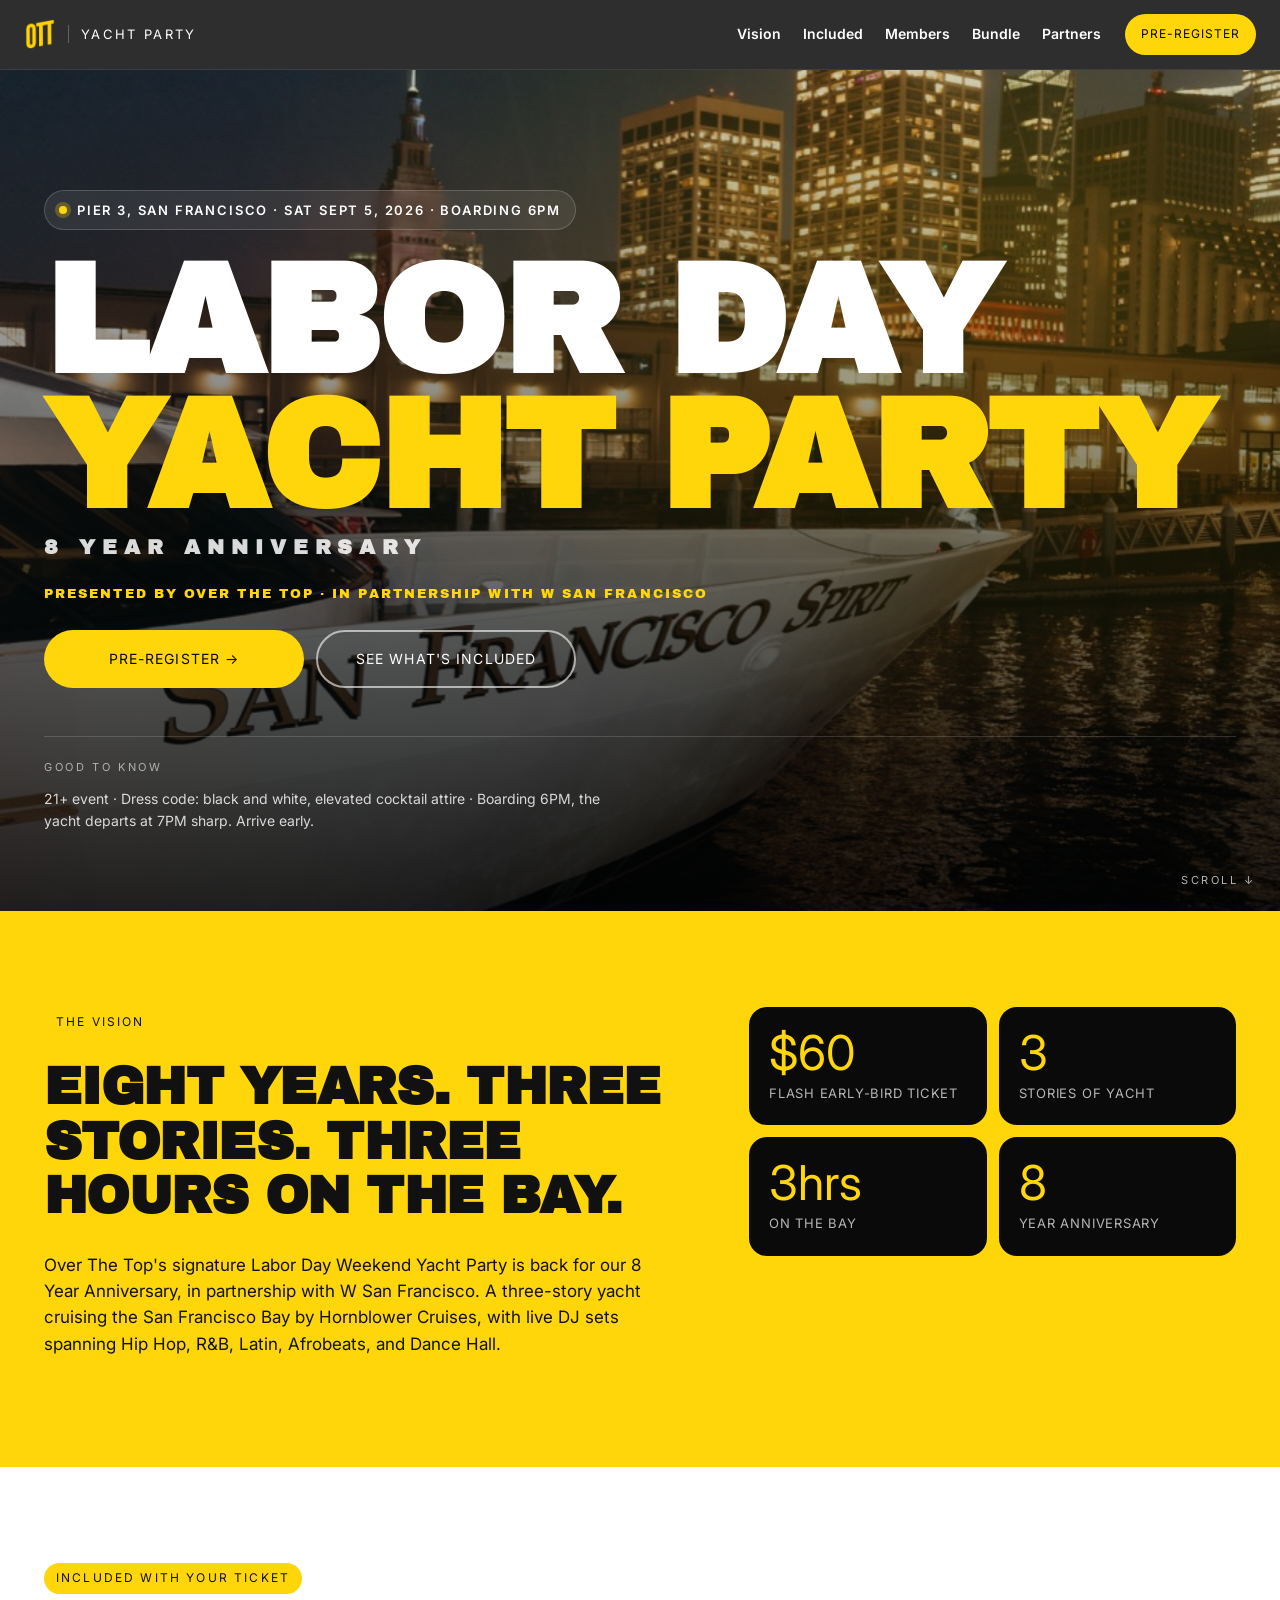
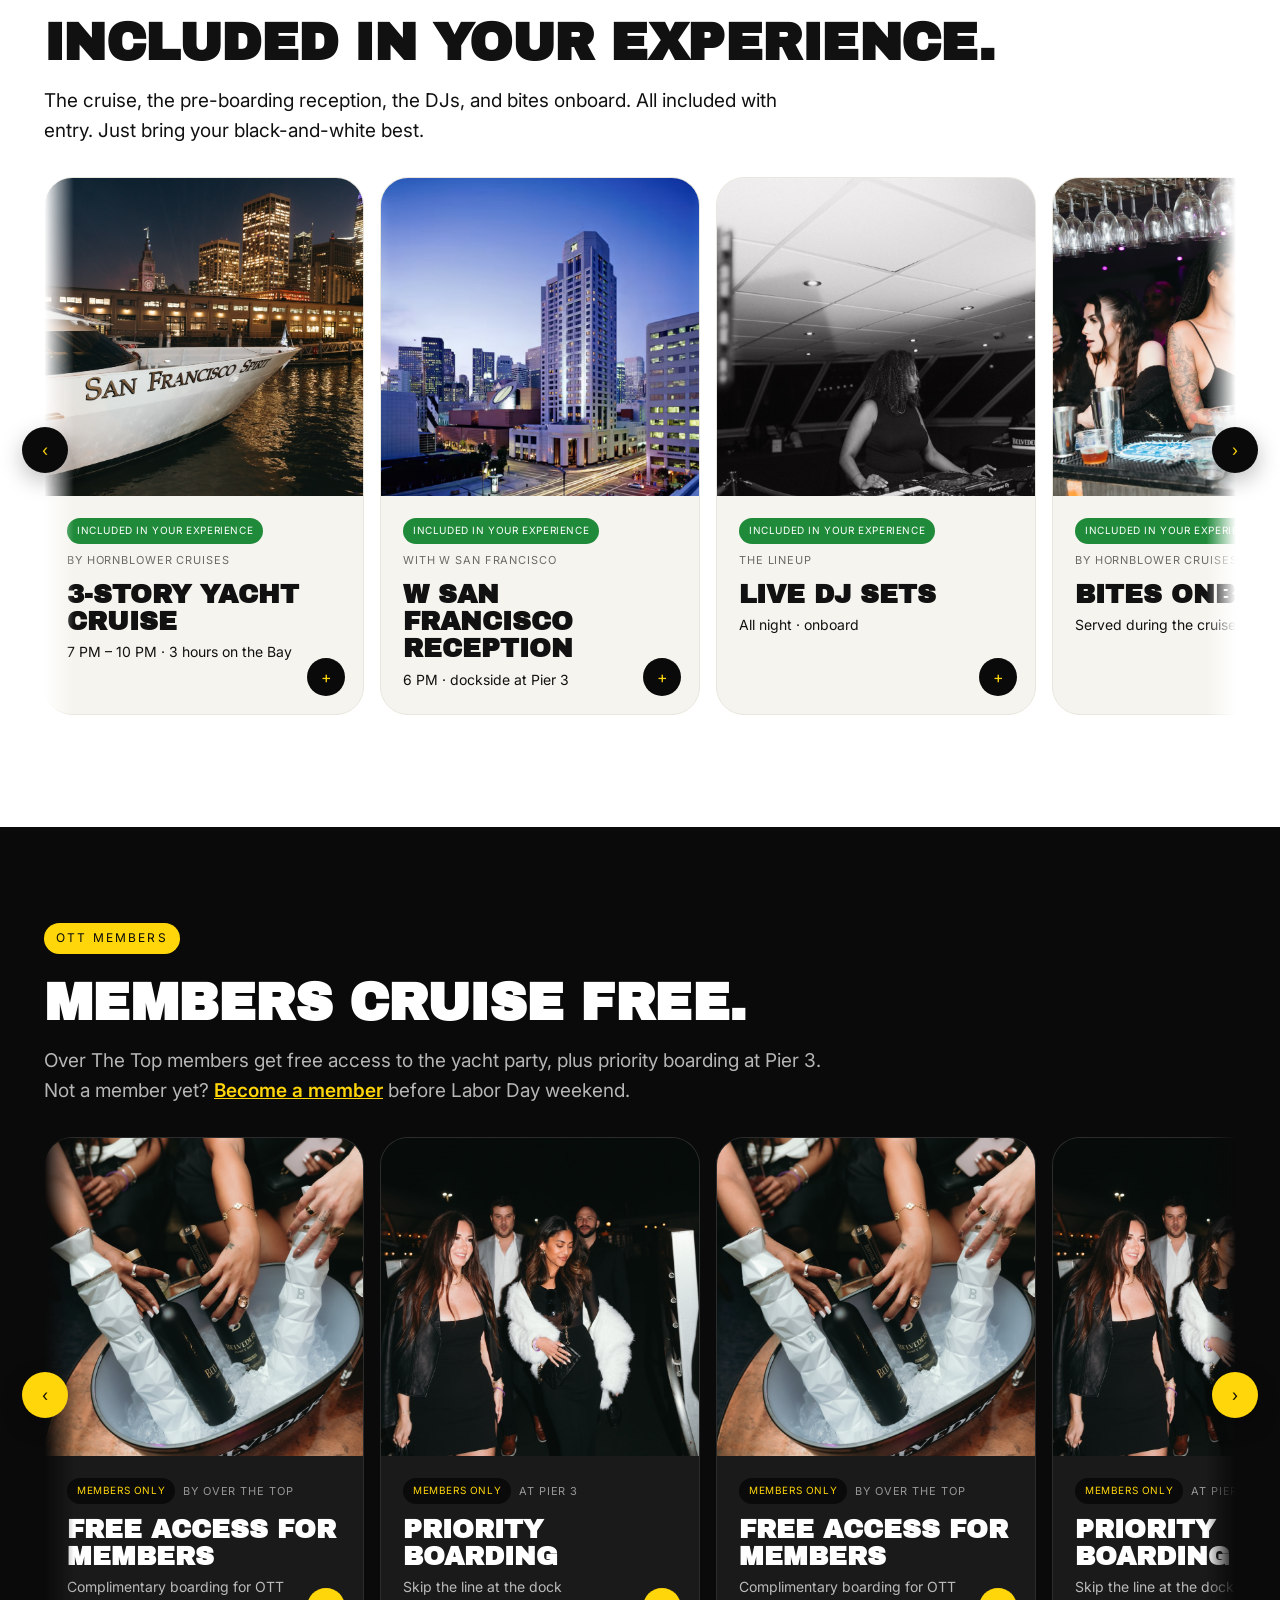
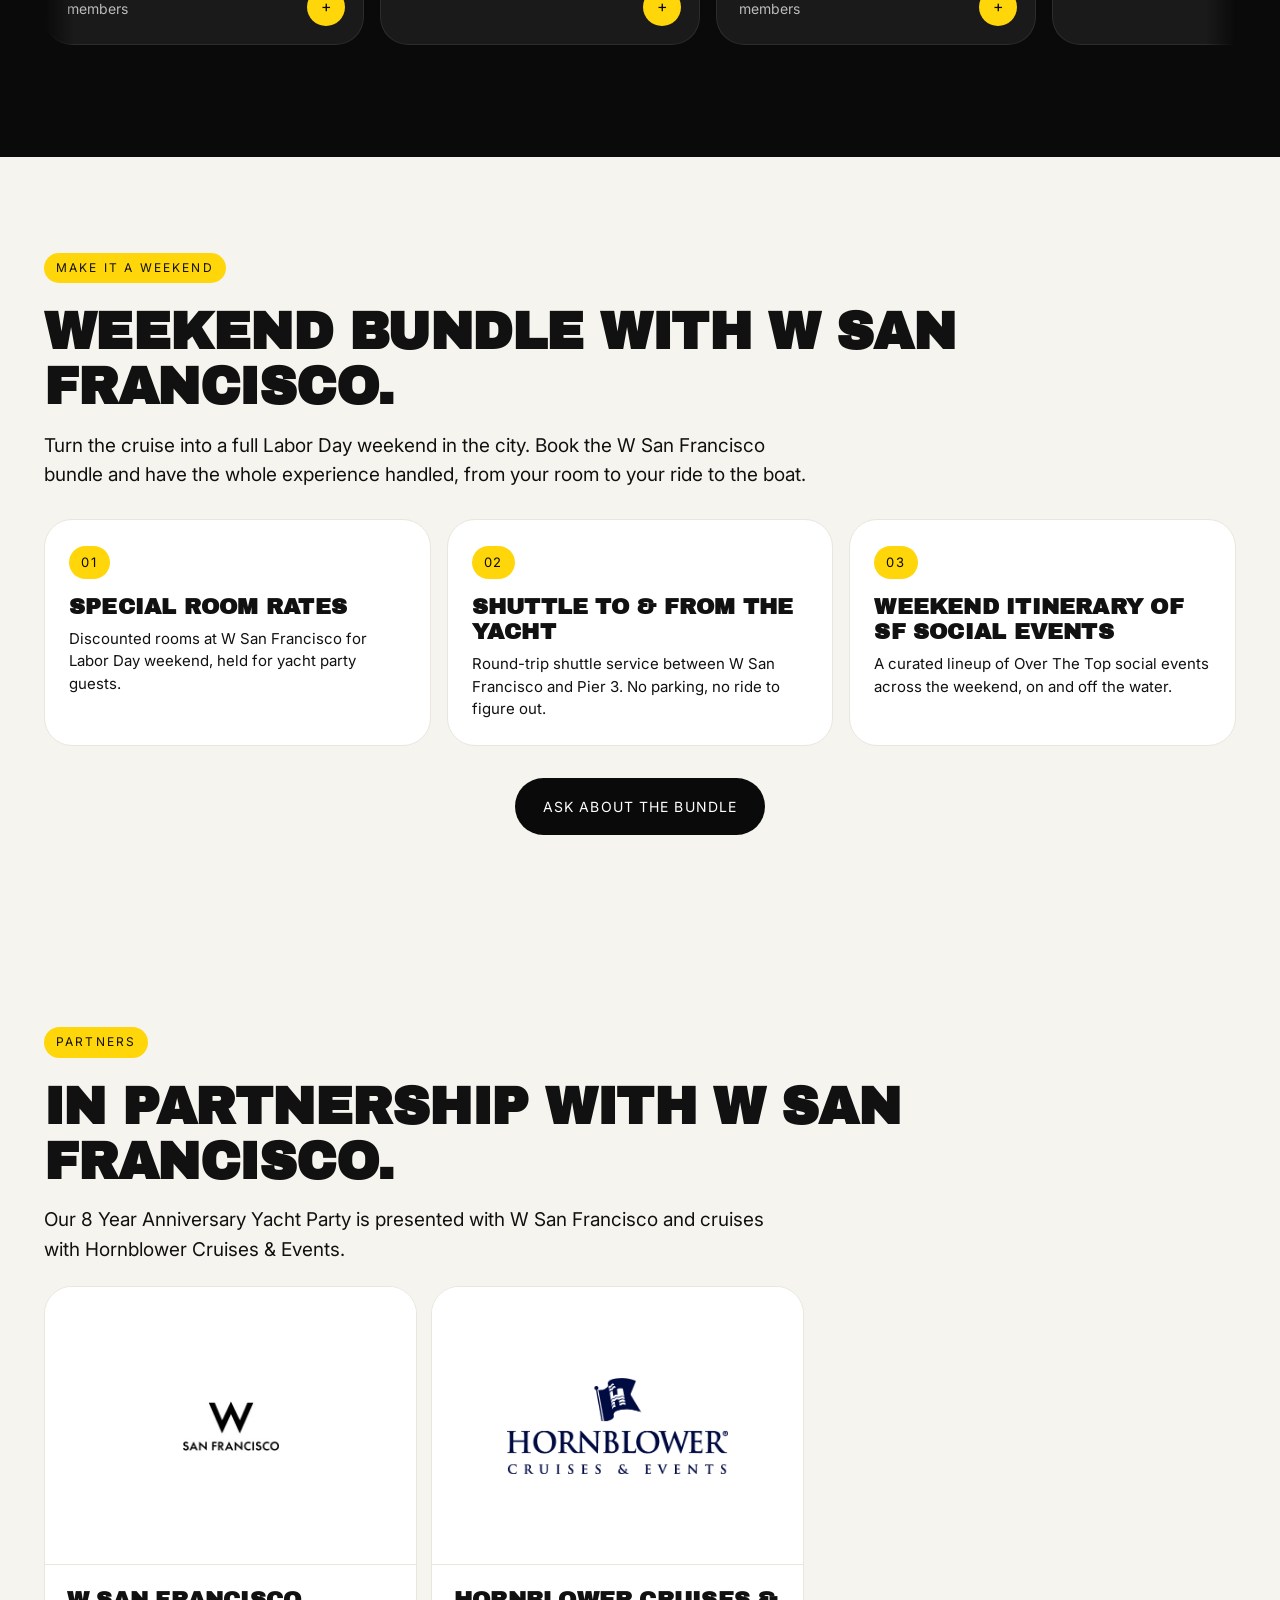
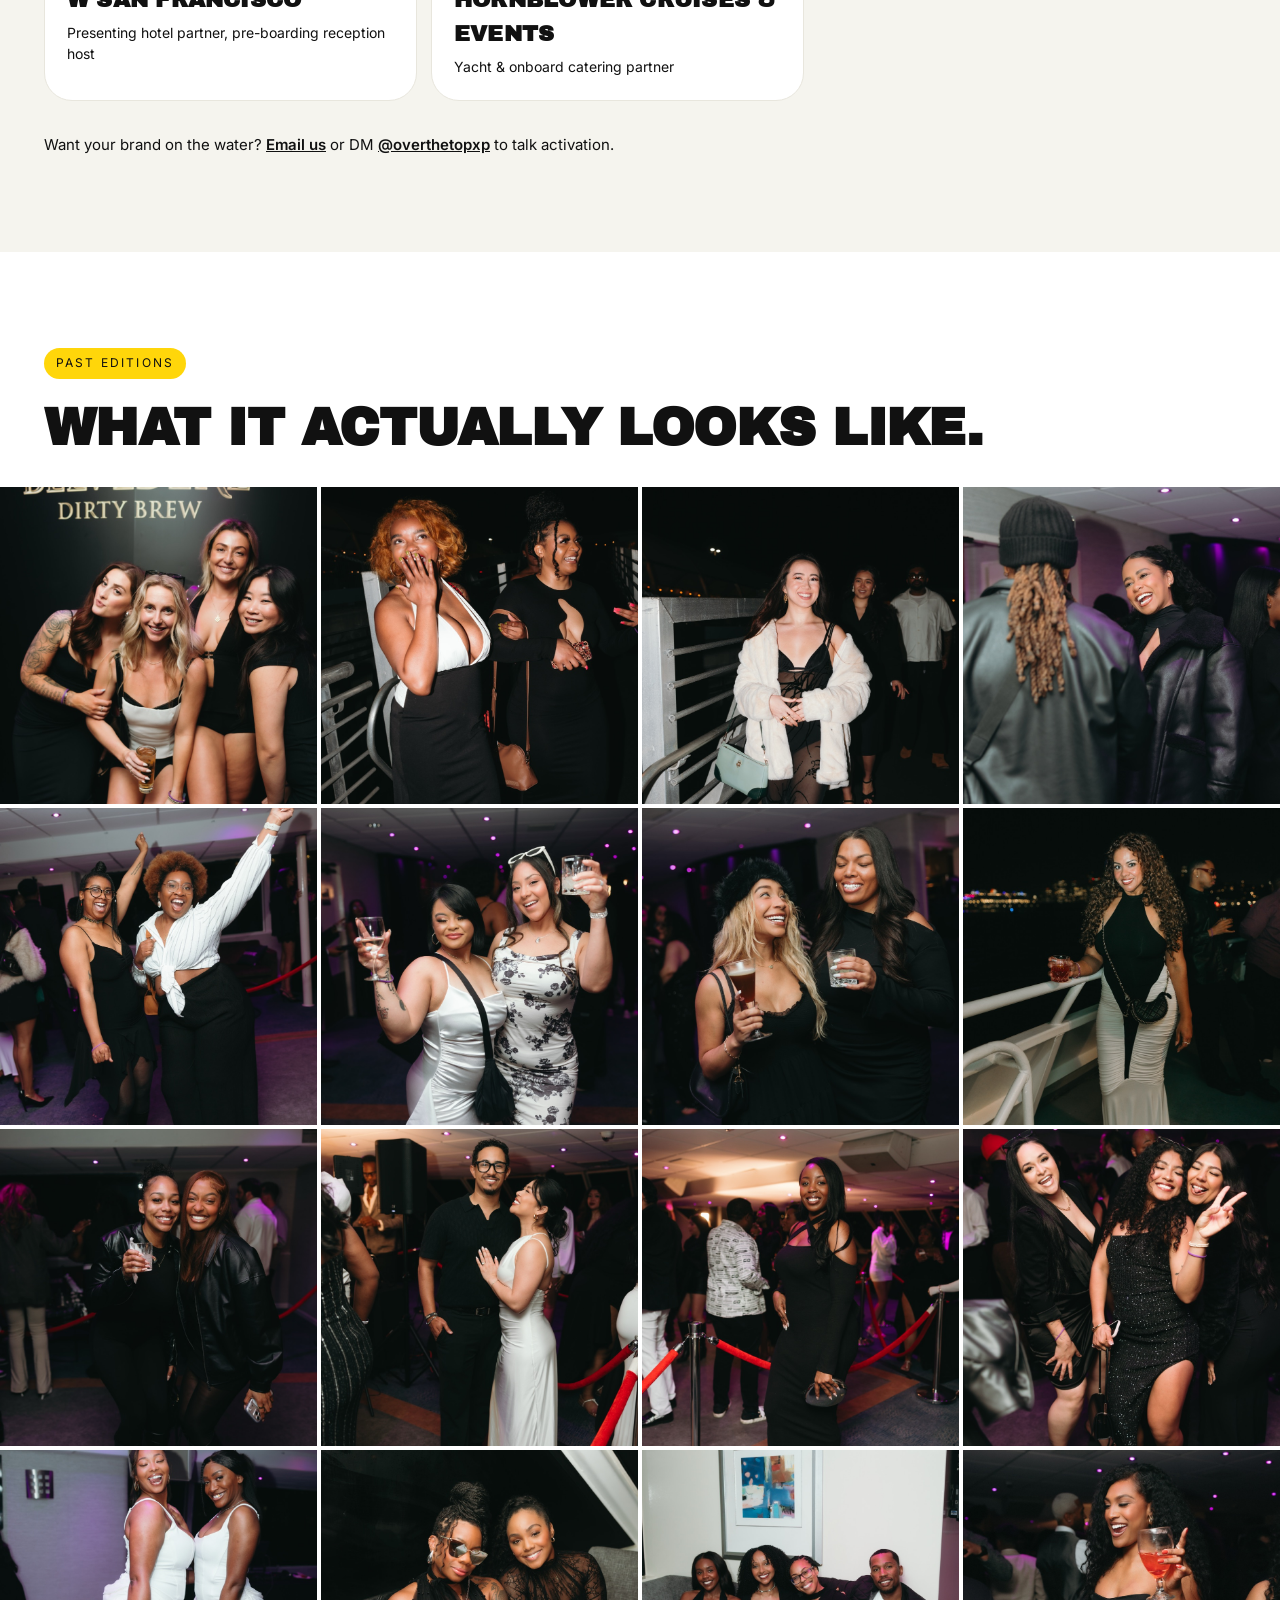
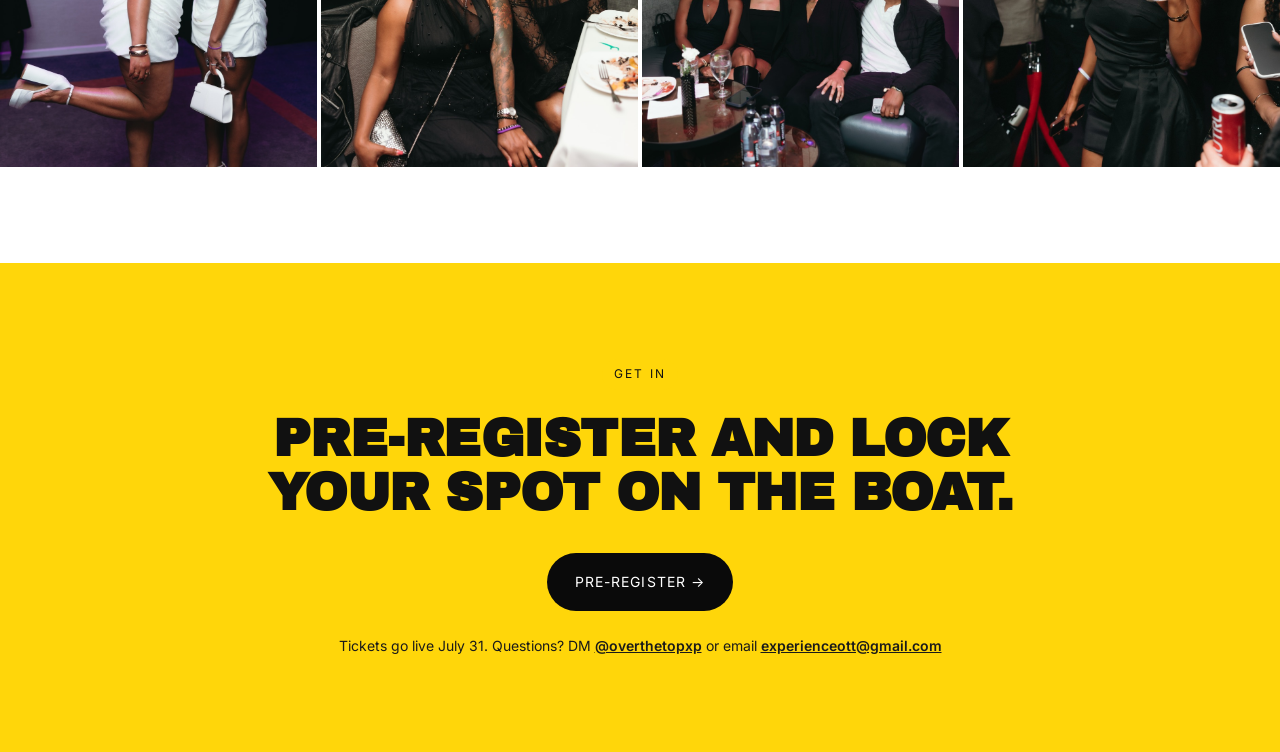
==== commit 19d47a34: "Tickets go live July 31; block host text-transform on links" ====
--- a/index.html
+++ b/index.html
@@ -395,7 +395,7 @@
       </span>
     </div>
     <p style="margin:24px 0 0; font-size:14px; color:var(--ink-2);">
-      Tickets go live July 27. Questions? DM <a href="https://instagram.com/overthetopxp" target="_blank" rel="noopener" style="font-weight:600; text-decoration:underline;">@overthetopxp</a>
+      Tickets go live July 31. Questions? DM <a href="https://instagram.com/overthetopxp" target="_blank" rel="noopener" style="font-weight:600; text-decoration:underline;">@overthetopxp</a>
       or email <a href="mailto:experienceott@gmail.com" style="font-weight:600; text-decoration:underline;">experienceott@gmail.com</a>
     </p>
   </div>
--- a/styles.css
+++ b/styles.css
@@ -1547,3 +1547,22 @@
   cursor: pointer;
   z-index: 2;
 }
+
+/* ============ EMBED HARDENING ============
+   When this page is pasted into a host site (Webflow), the host's
+   element-level and compound typography rules (p, a, h2, .section a)
+   can outrank our single-class rules. These .ott-page-scoped rules
+   restore the design with higher specificity. Values mirror the
+   design system above; !important guards the CTA text colors. */
+.ott-page p, .ott-page li, .ott-page span, .ott-page div { font-family: inherit; }
+.ott-page p { color: inherit; }
+.ott-page a, .ott-page a:visited { color: inherit; font-family: inherit; }
+.ott-page h1, .ott-page h2, .ott-page h3, .ott-page h4 { font-family: var(--display); }
+.ott-page .ott-h2 { color: var(--ink); }
+.ott-page .ott-h2--light, .ott-page .ott-band--dark .ott-h2 { color: var(--white); }
+.ott-page .ott-btn, .ott-page .ott-btn:visited, .ott-page .ott-btn:hover { text-decoration: none; }
+.ott-page .ott-btn--yellow, .ott-page .ott-btn--yellow:visited, .ott-page .ott-btn--yellow:hover { color: var(--black) !important; }
+.ott-page .ott-btn--black, .ott-page .ott-btn--black:visited, .ott-page .ott-btn--black:hover { color: var(--white) !important; }
+.ott-page .ott-btn--ghost, .ott-page .ott-btn--ghost:visited, .ott-page .ott-btn--ghost:hover { color: var(--white) !important; }
+.ott-page .ott-btn--ghost-dark, .ott-page .ott-btn--ghost-dark:visited, .ott-page .ott-btn--ghost-dark:hover { color: var(--black) !important; }
+.ott-page a:not(.ott-btn), .ott-page p a { text-transform: none; }
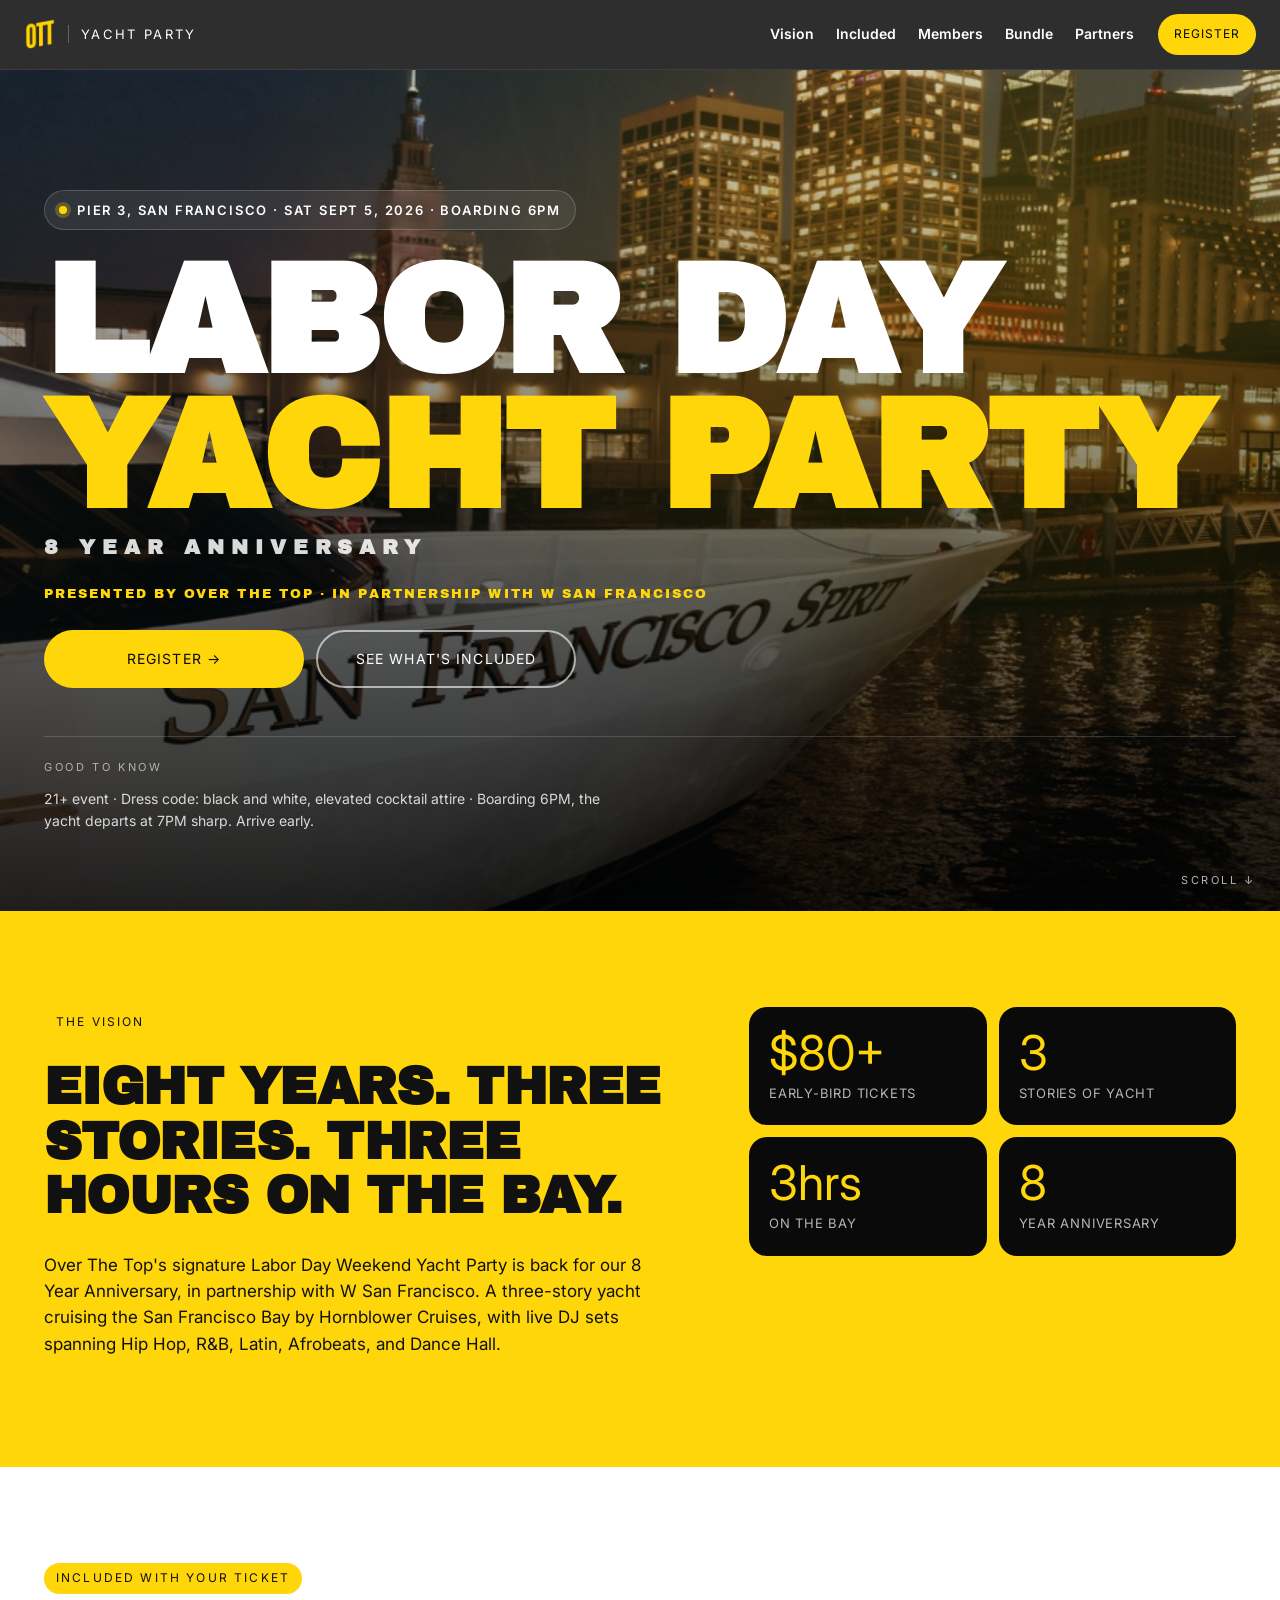
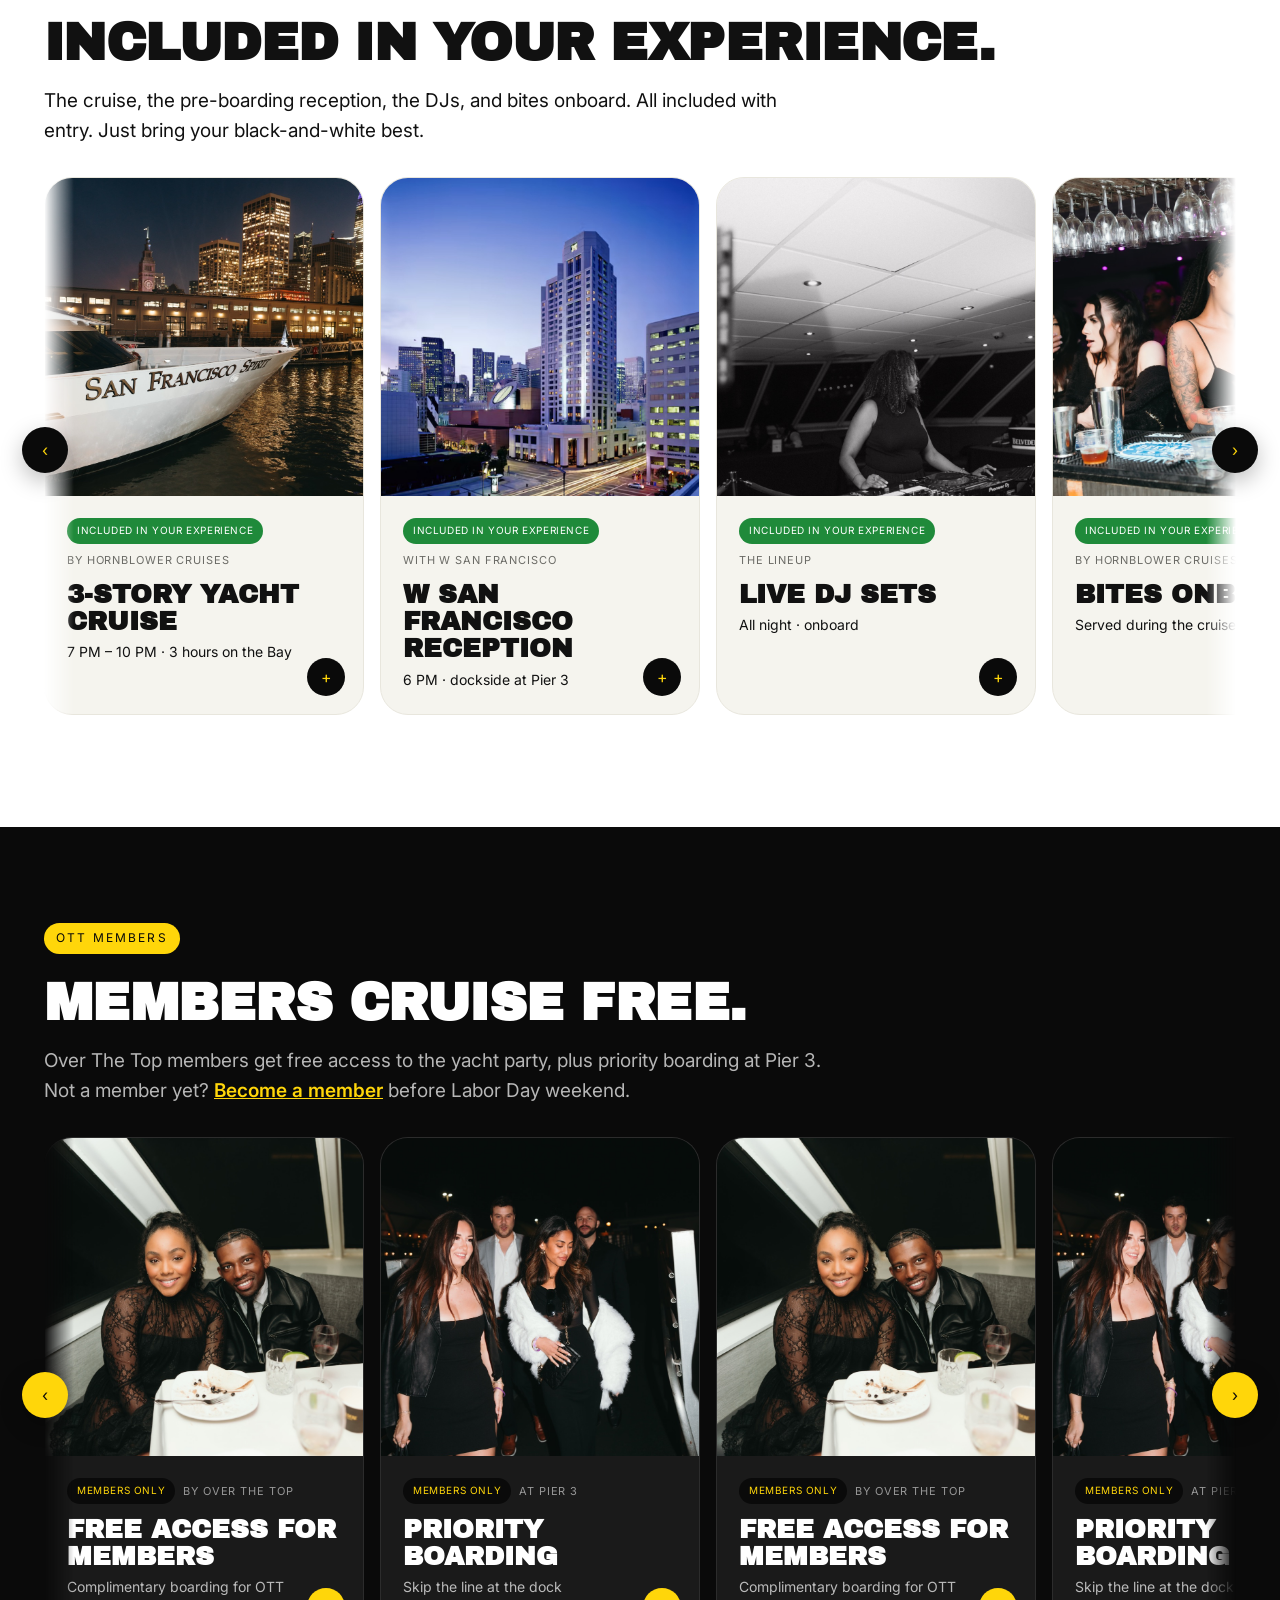
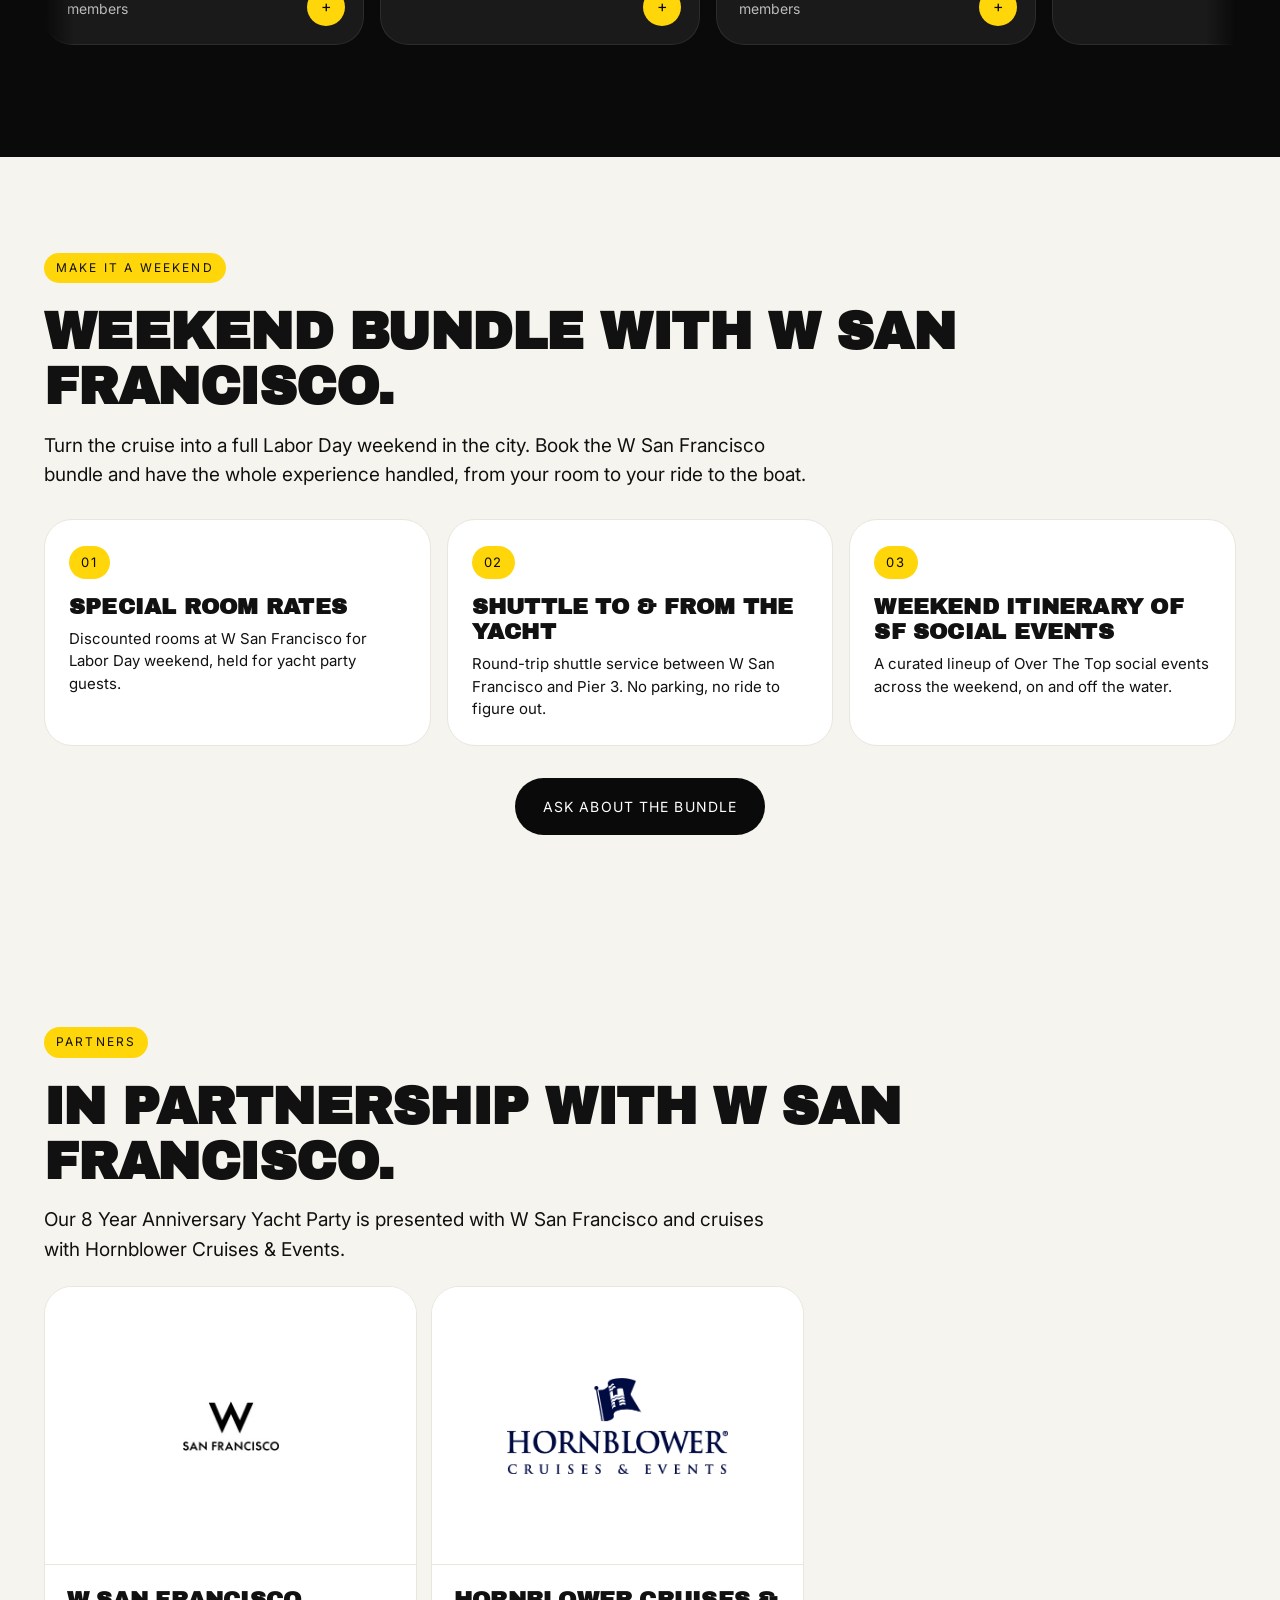
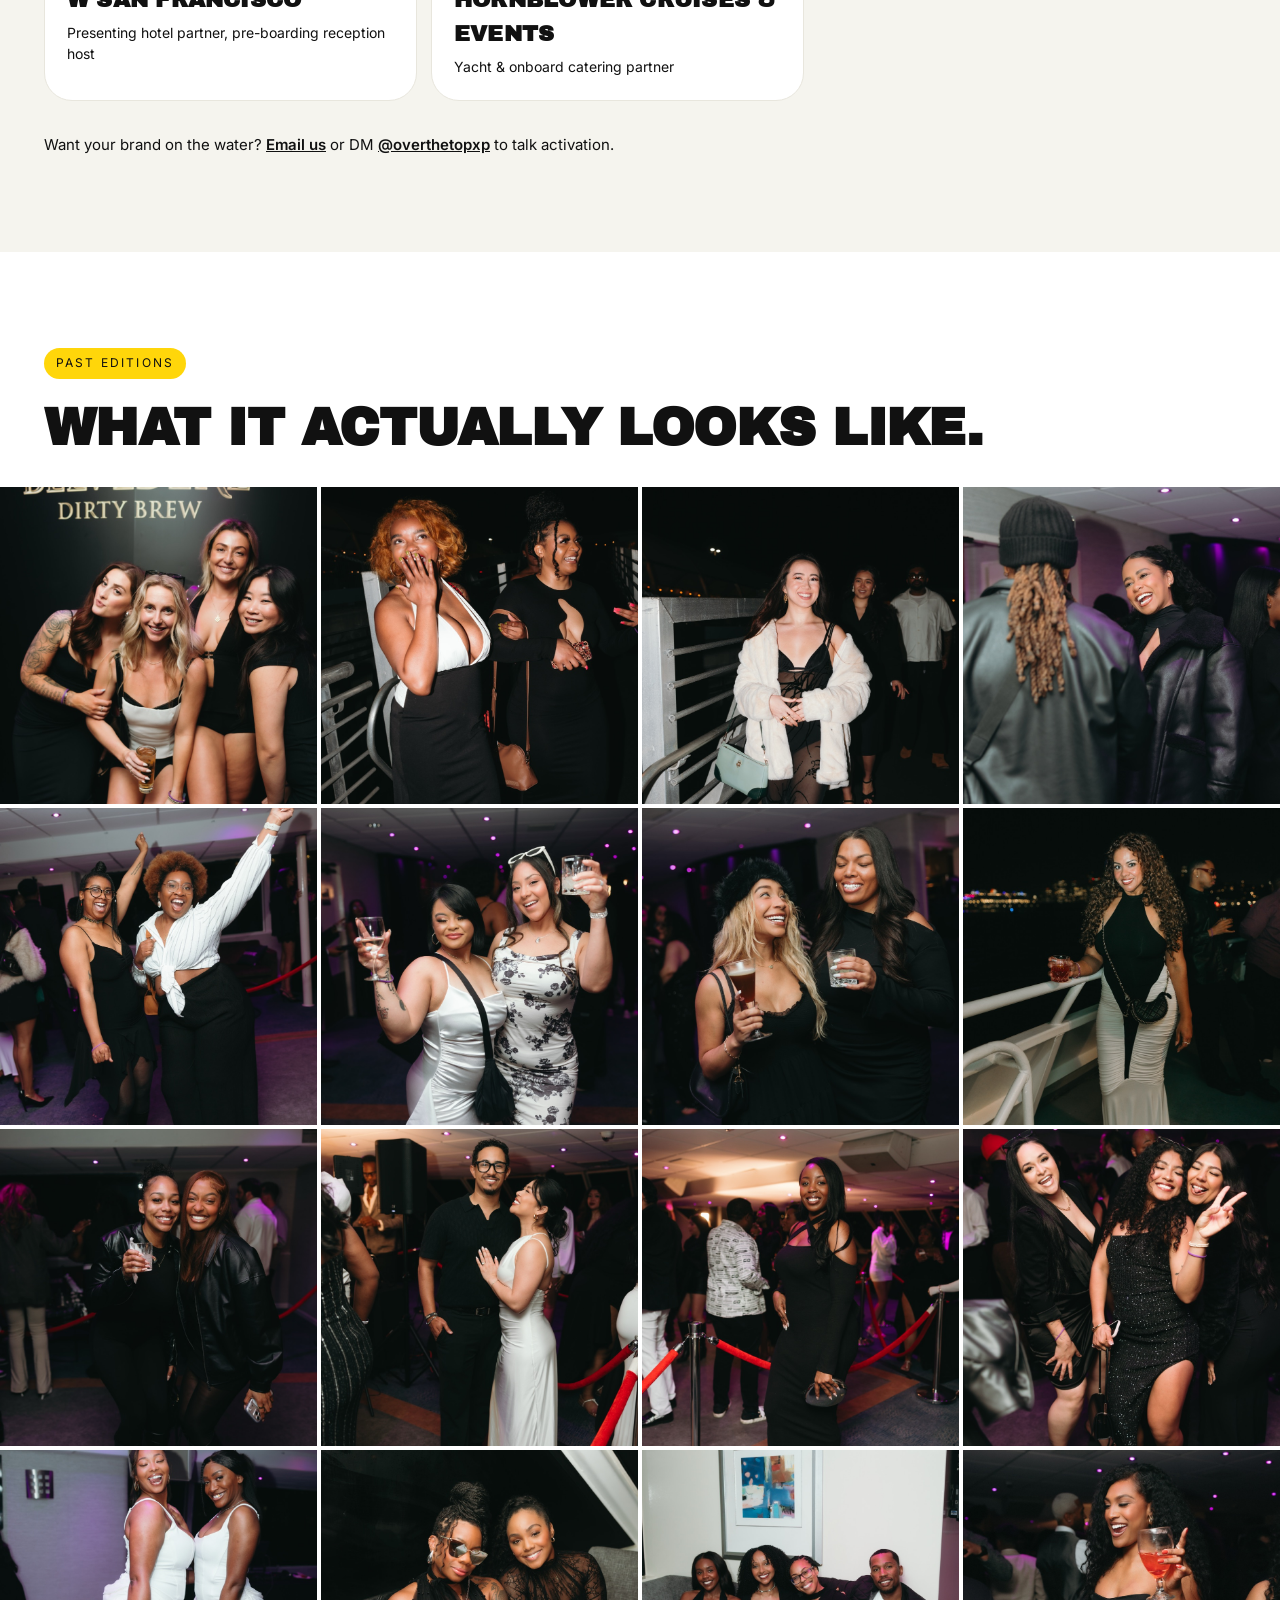
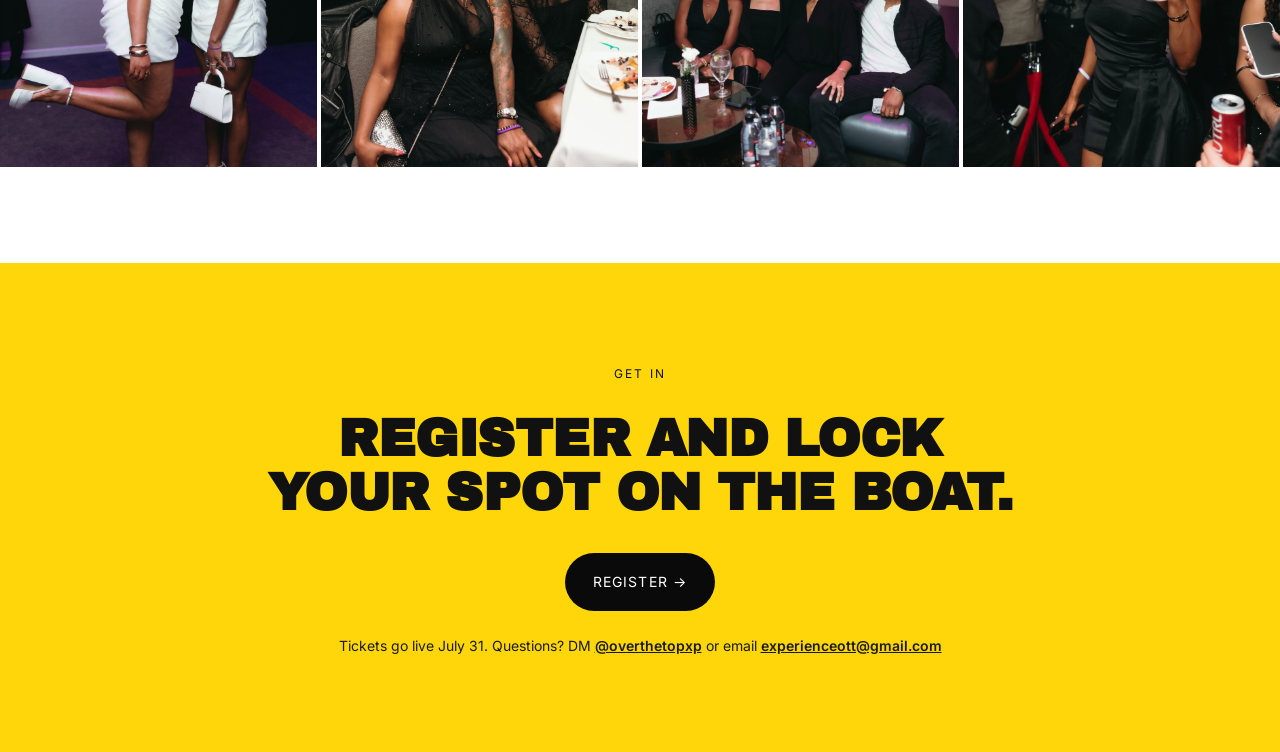
==== commit 3d49ddf4: "Register buttons link directly to Sweatpals ticket page; update price to $80+" ====
--- a/index.html
+++ b/index.html
@@ -52,11 +52,7 @@
     <a href="#bundle">Bundle</a>
     <a href="#partners">Partners</a>
   </nav>
-  <span class="ott-rsvp-trigger ott-rsvp-trigger--sm">
-    <a class="ott-btn ott-btn--small ott-btn--yellow" href="#register" tabindex="-1" aria-hidden="true">Pre-Register</a>
-    <iframe class="ott-rsvp-trigger__frame" title="Pre-Register"
-            src="https://sweatpals.com/embed/labor-day-anniversary-yacht-party/buy-ticket?priceTierId=adfccf0c-cd2b-48c7-b221-29652d69948b&size=md&colorHex=FFD60A&fontFamily=Inter&buttonText=Pre-Register&loader=false"></iframe>
-  </span>
+  <a class="ott-btn ott-btn--small ott-btn--yellow" data-register href="https://sweatpals.com/event/labor-day-anniversary-yacht-party" target="_blank" rel="noopener">Register</a>
 </header>
 
 <!-- HERO -->
@@ -74,11 +70,7 @@
     </h1>
     <p style="font-family:var(--display); font-size:13px; letter-spacing:.16em; text-transform:uppercase; color:var(--yellow); margin:0 0 26px;">Presented by Over The Top · In partnership with W San Francisco</p>
     <div class="ott-hero__ctas">
-      <span class="ott-rsvp-trigger ott-rsvp-trigger--lg">
-        <a class="ott-btn ott-btn--yellow ott-btn--lg" href="#register" tabindex="-1" aria-hidden="true">Pre-Register →</a>
-        <iframe class="ott-rsvp-trigger__frame" title="Pre-Register"
-                src="https://sweatpals.com/embed/labor-day-anniversary-yacht-party/buy-ticket?priceTierId=adfccf0c-cd2b-48c7-b221-29652d69948b&size=lg&colorHex=FFD60A&fontFamily=Inter&buttonText=Pre-Register&loader=false"></iframe>
-      </span>
+      <a class="ott-btn ott-btn--yellow ott-btn--lg" data-register href="https://sweatpals.com/event/labor-day-anniversary-yacht-party" target="_blank" rel="noopener">Register →</a>
       <a class="ott-btn ott-btn--ghost ott-btn--lg" href="#included">See what's included</a>
     </div>
     <div class="ott-hero__partners">
@@ -105,7 +97,7 @@
         </p>
       </div>
       <div class="ott-vision__stats">
-        <div class="ott-stat"><div class="ott-stat__num">$60</div><div class="ott-stat__label">FLASH early-bird ticket</div></div>
+        <div class="ott-stat"><div class="ott-stat__num">$80+</div><div class="ott-stat__label">Early-bird tickets</div></div>
         <div class="ott-stat"><div class="ott-stat__num">3</div><div class="ott-stat__label">Stories of yacht</div></div>
         <div class="ott-stat"><div class="ott-stat__num">3hrs</div><div class="ott-stat__label">On the Bay</div></div>
         <div class="ott-stat"><div class="ott-stat__num">8</div><div class="ott-stat__label">Year anniversary</div></div>
@@ -386,13 +378,9 @@
 <section class="ott-band ott-band--yellow" id="register">
   <div class="ott-container ott-container--narrow ott-text-center">
     <span class="ott-kicker">Get in</span>
-    <h2 class="ott-h2" style="margin-bottom:32px;">Pre-register and lock your spot on the boat.</h2>
+    <h2 class="ott-h2" style="margin-bottom:32px;">Register and lock your spot on the boat.</h2>
     <div class="ott-cta-row">
-      <span class="ott-rsvp-trigger ott-rsvp-trigger--lg">
-        <a class="ott-btn ott-btn--black ott-btn--lg" href="#" tabindex="-1" aria-hidden="true">Pre-Register →</a>
-        <iframe class="ott-rsvp-trigger__frame" title="Pre-Register"
-                src="https://sweatpals.com/embed/labor-day-anniversary-yacht-party/buy-ticket?priceTierId=adfccf0c-cd2b-48c7-b221-29652d69948b&size=lg&colorHex=000000&fontFamily=Inter&buttonText=Pre-Register&loader=false"></iframe>
-      </span>
+      <a class="ott-btn ott-btn--black ott-btn--lg" data-register href="https://sweatpals.com/event/labor-day-anniversary-yacht-party" target="_blank" rel="noopener">Register →</a>
     </div>
     <p style="margin:24px 0 0; font-size:14px; color:var(--ink-2);">
       Tickets go live July 31. Questions? DM <a href="https://instagram.com/overthetopxp" target="_blank" rel="noopener" style="font-weight:600; text-decoration:underline;">@overthetopxp</a>
@@ -403,6 +391,5 @@
 
 </div>
 <script src="script.js"></script>
-<script src="https://sweatpals.com/static/embed/event/checkout/script.js?enableAutoEmbed=false&eventAlias=labor-day-anniversary-yacht-party&colorHex=ffffff&fontFamily=Poppins&priceTierId=adfccf0c-cd2b-48c7-b221-29652d69948b"></script>
 </body>
 </html>
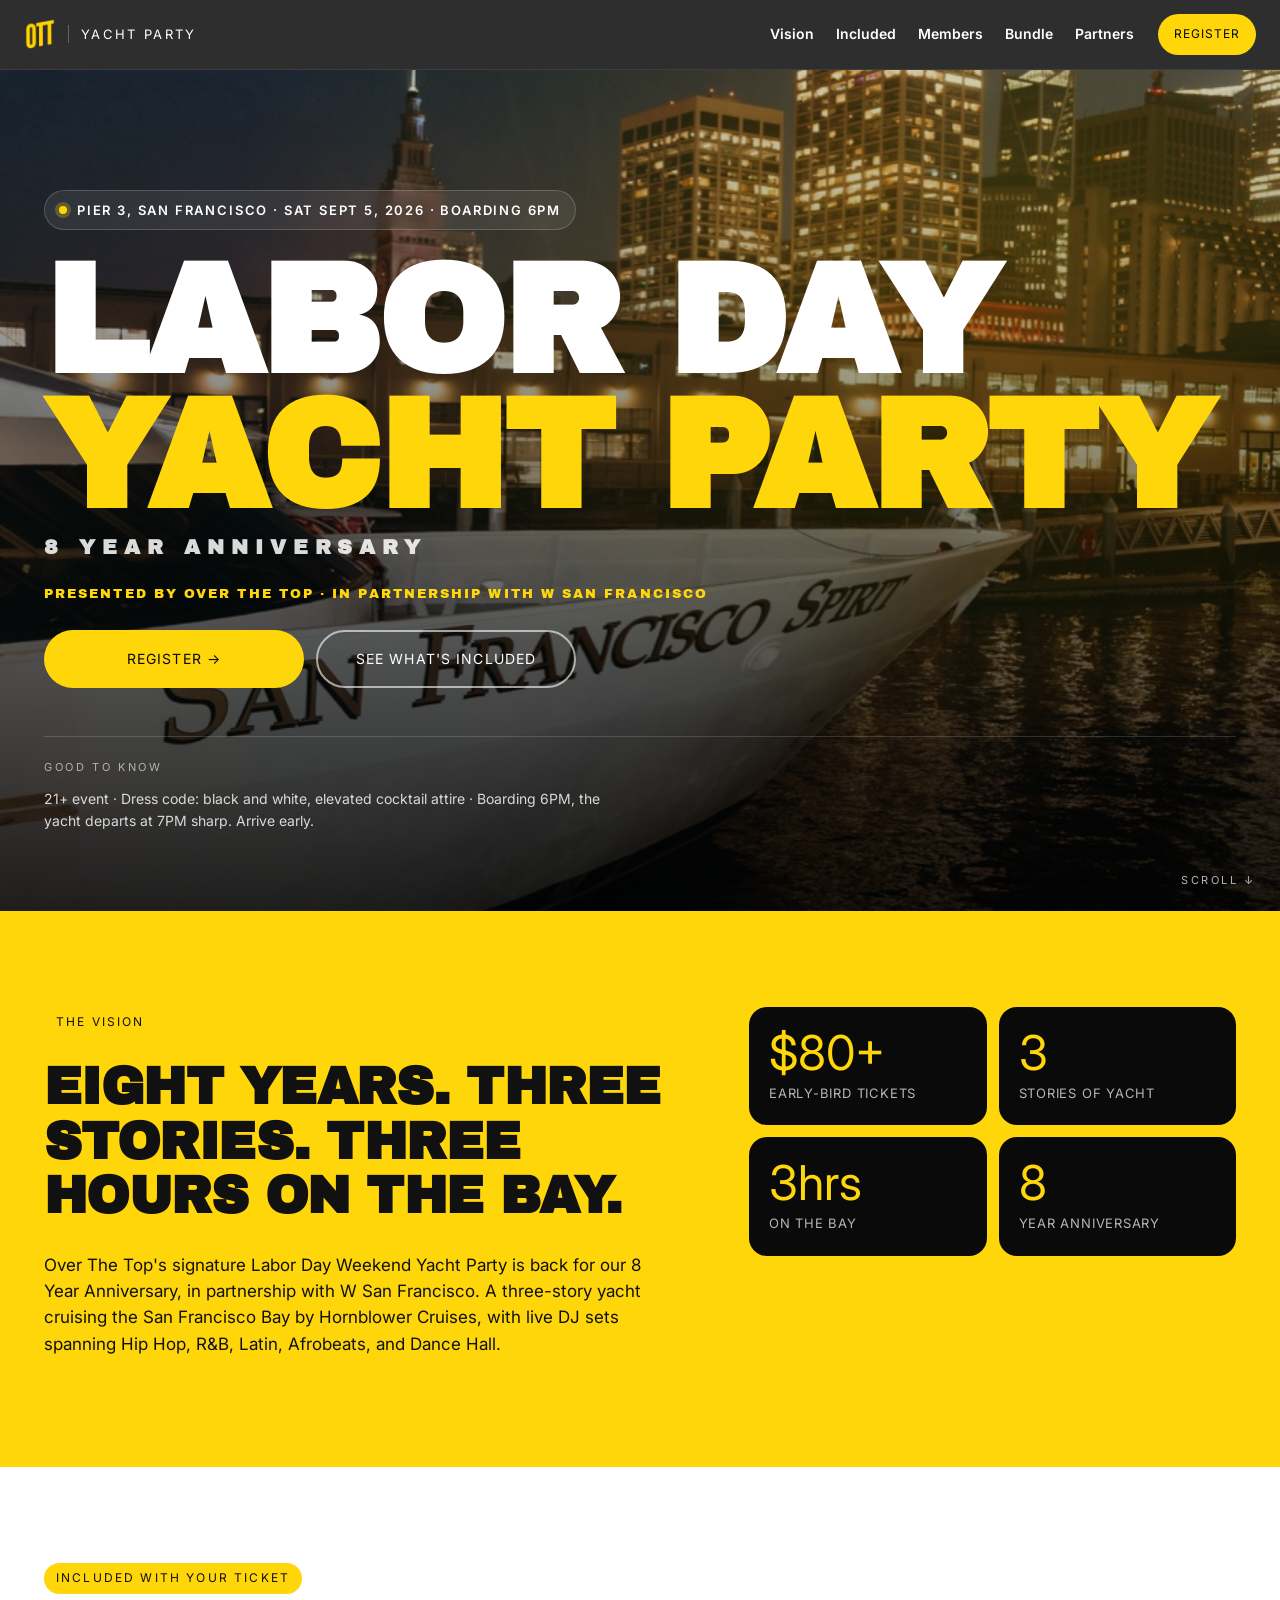
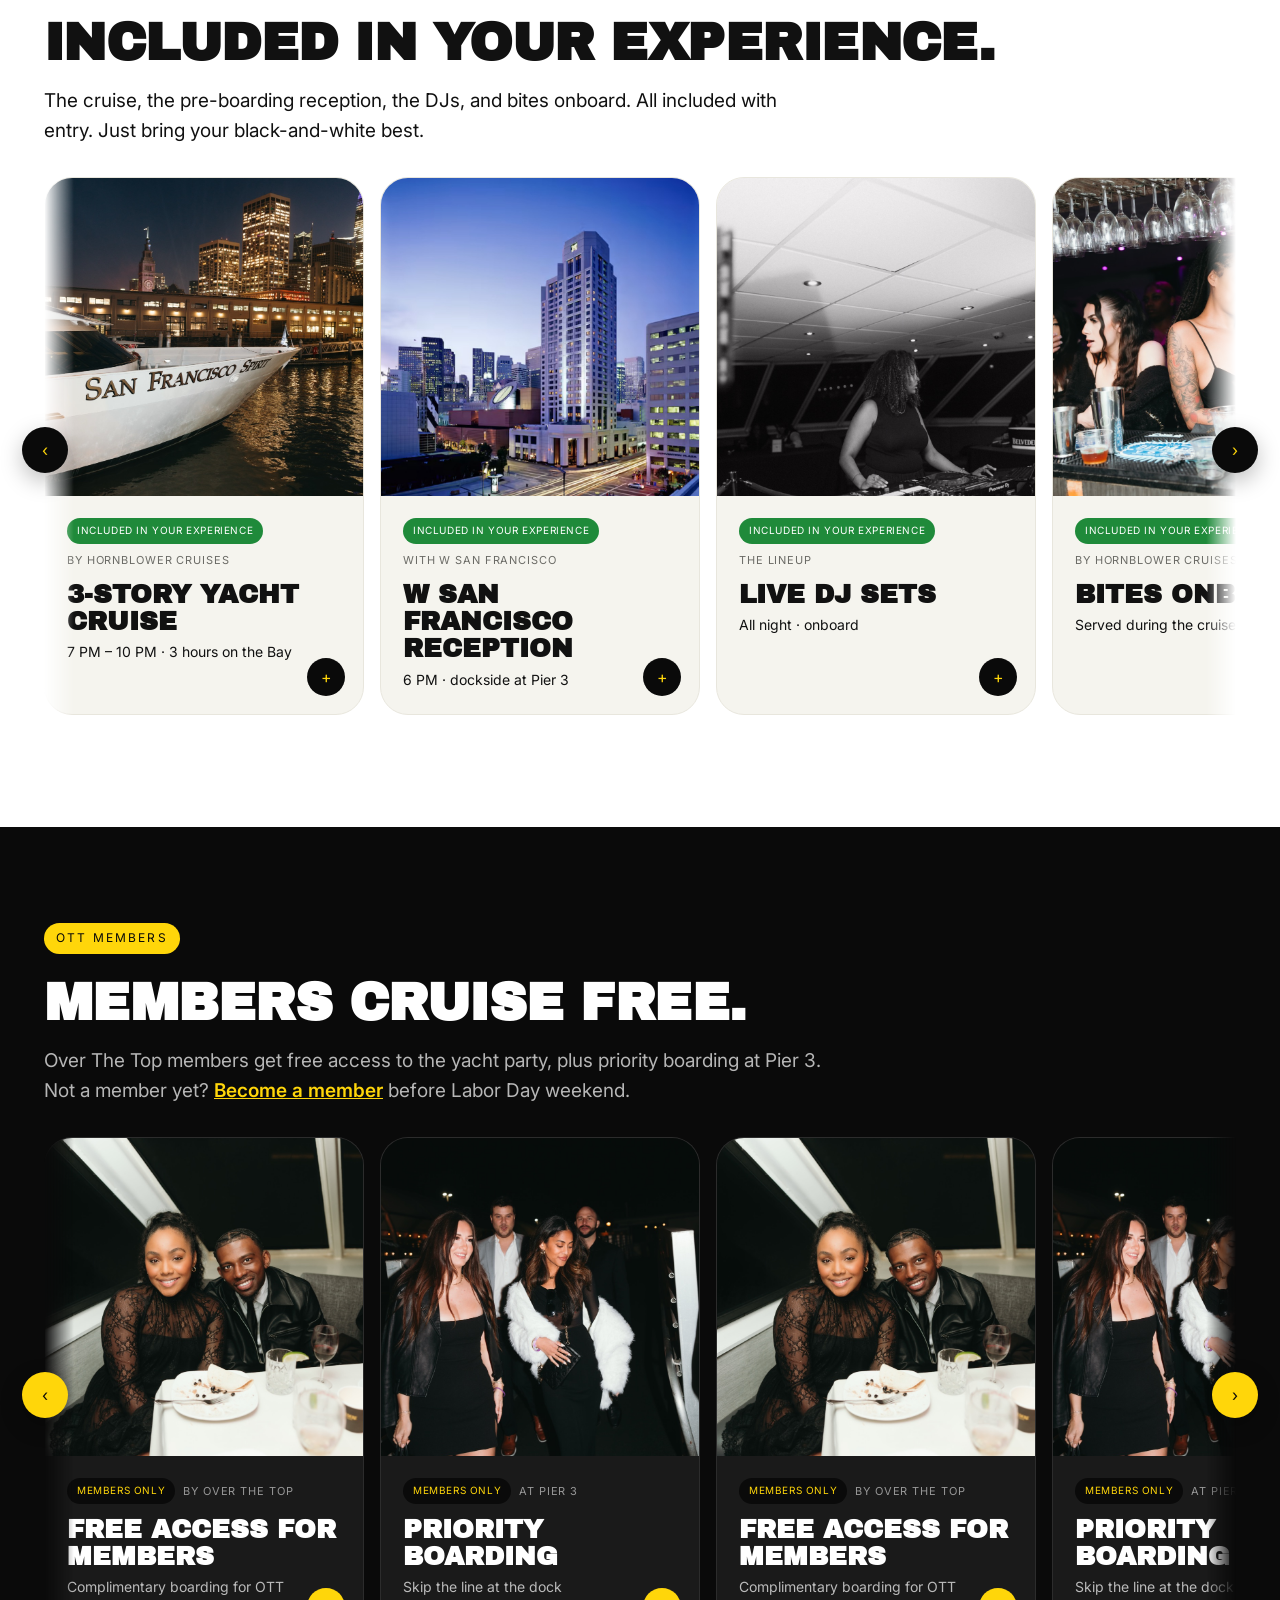
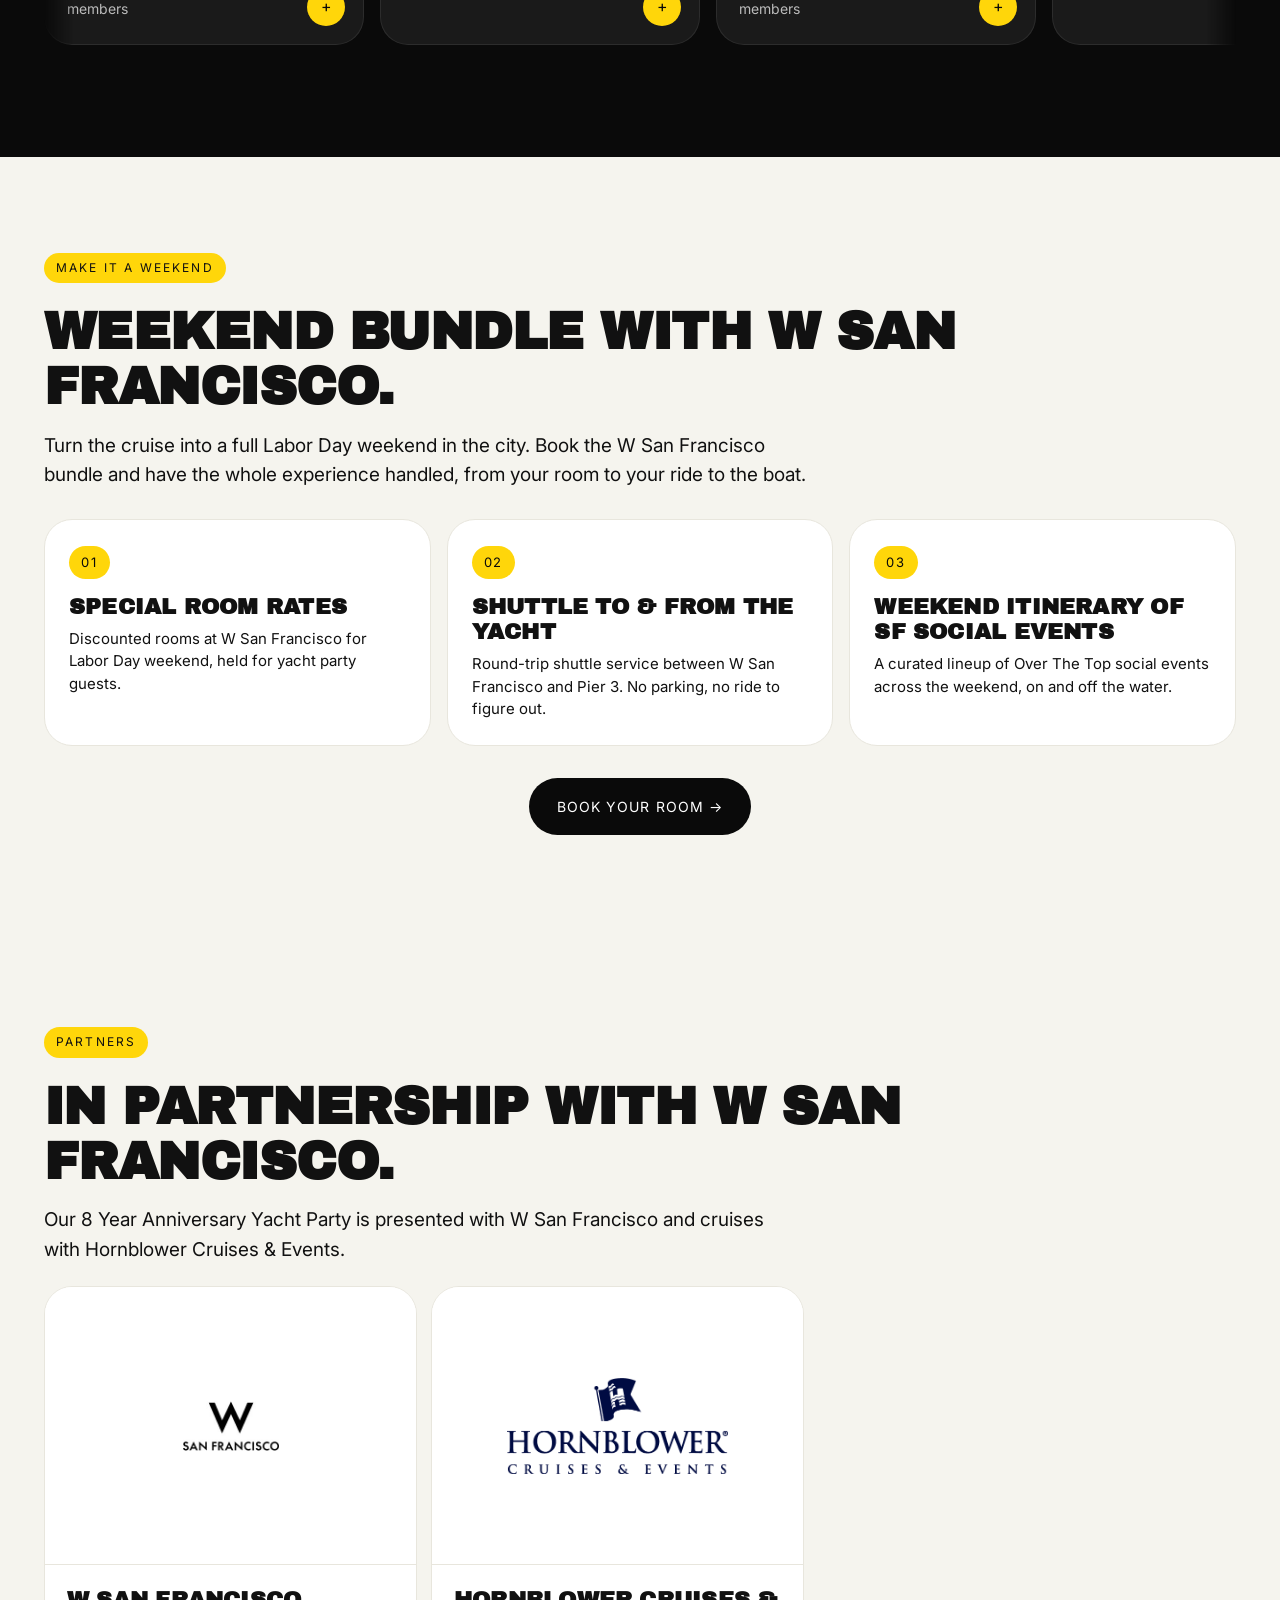
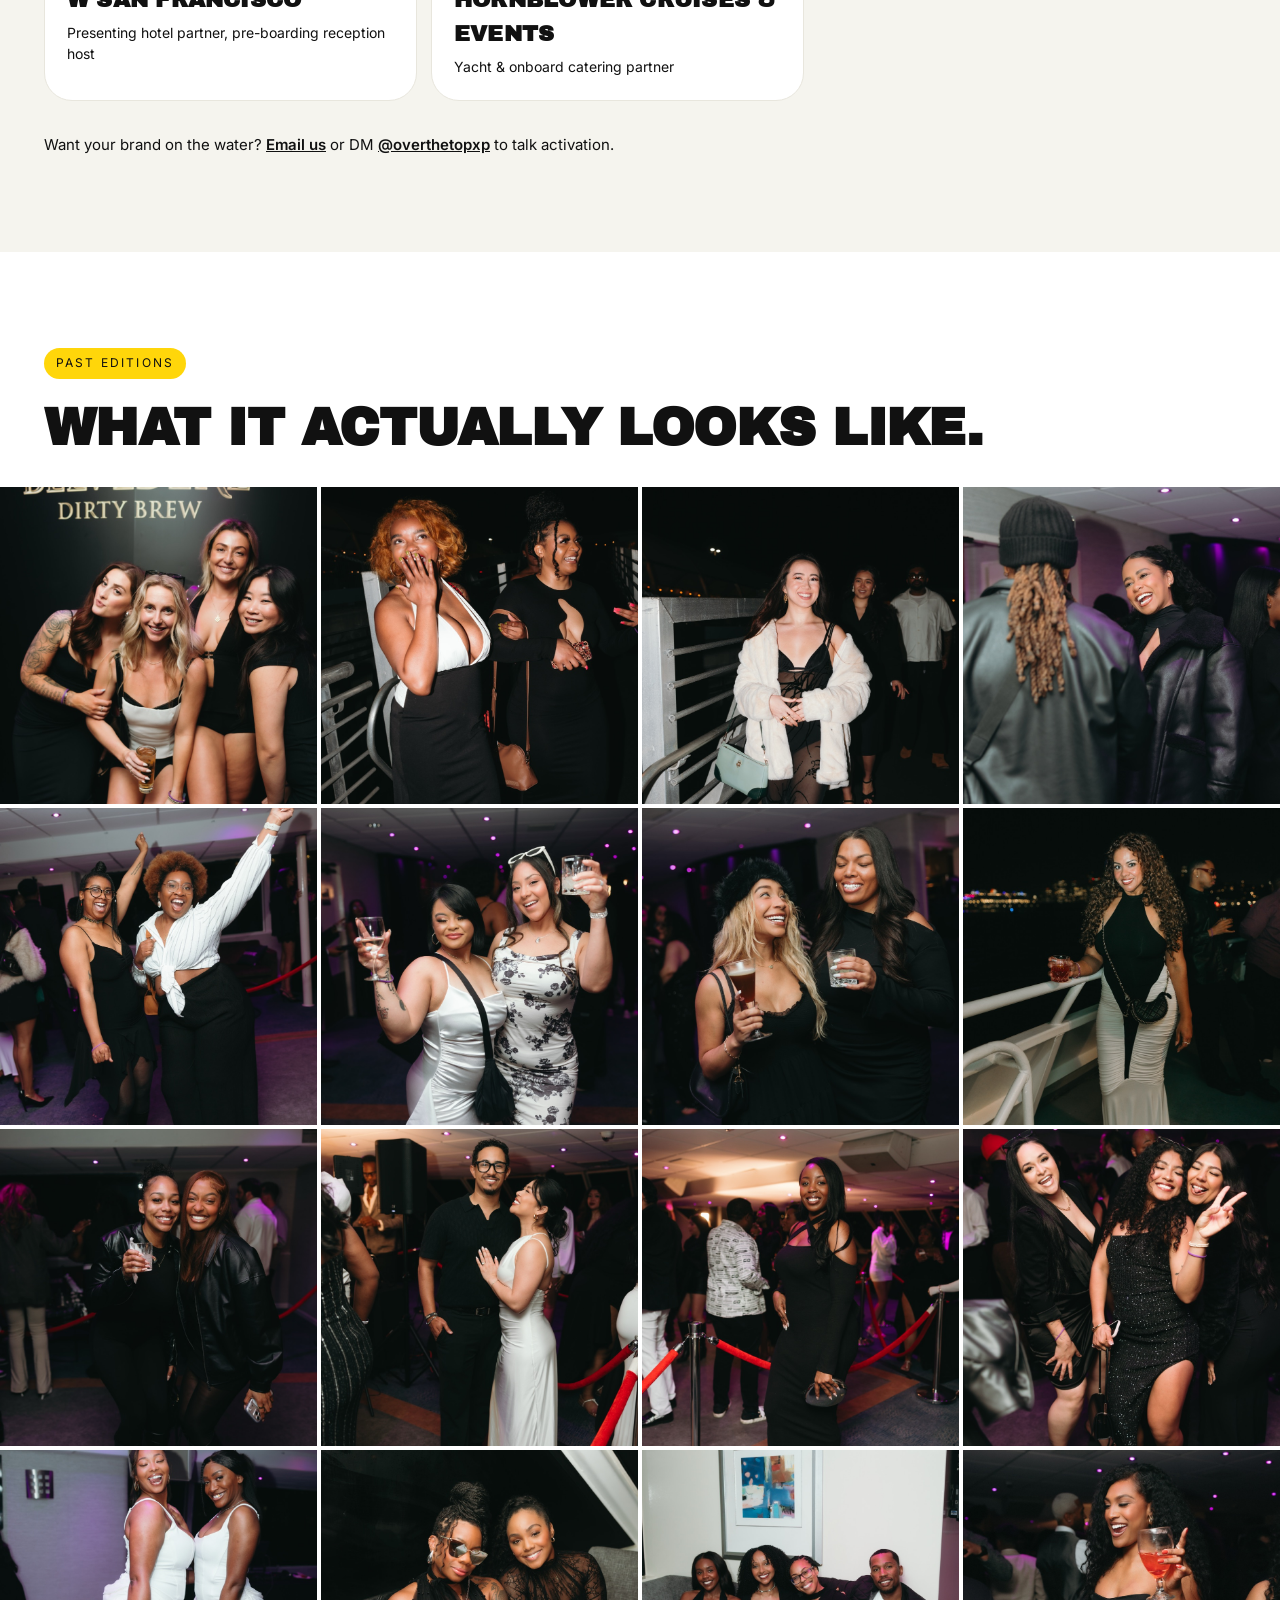
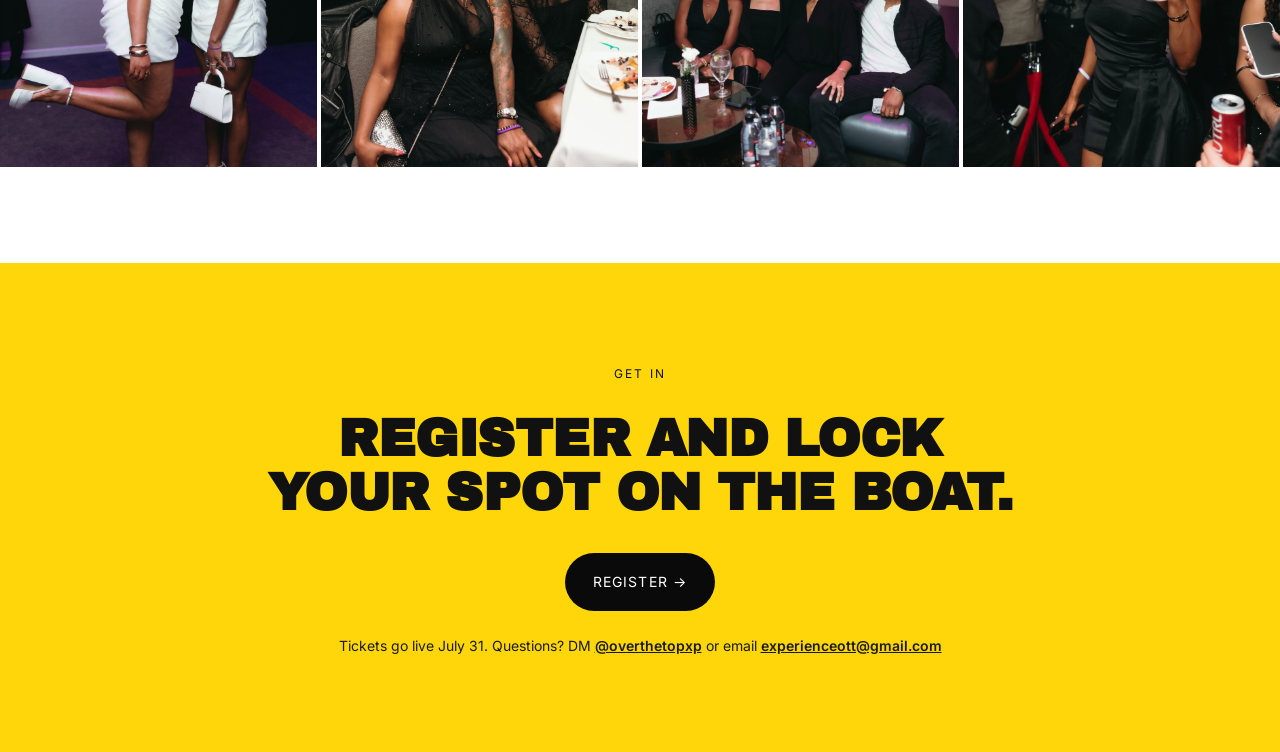
==== commit b56bbdf6: "Bundle CTA: Book your room via Marriott reservation link" ====
--- a/index.html
+++ b/index.html
@@ -272,7 +272,7 @@
     </div>
 
     <div class="ott-cta-row" style="margin-top:32px;">
-      <a class="ott-btn ott-btn--black ott-btn--lg" href="mailto:experienceott@gmail.com?subject=Labor%20Day%20Weekend%20Bundle%20with%20W%20San%20Francisco">Ask about the bundle</a>
+      <a class="ott-btn ott-btn--black ott-btn--lg" href="https://www.marriott.com/event-reservations/reservation-link.mi?id=1785790908973&amp;key=CORP&amp;app=resvlink" target="_blank" rel="noopener">Book your room →</a>
     </div>
   </div>
 </section>
